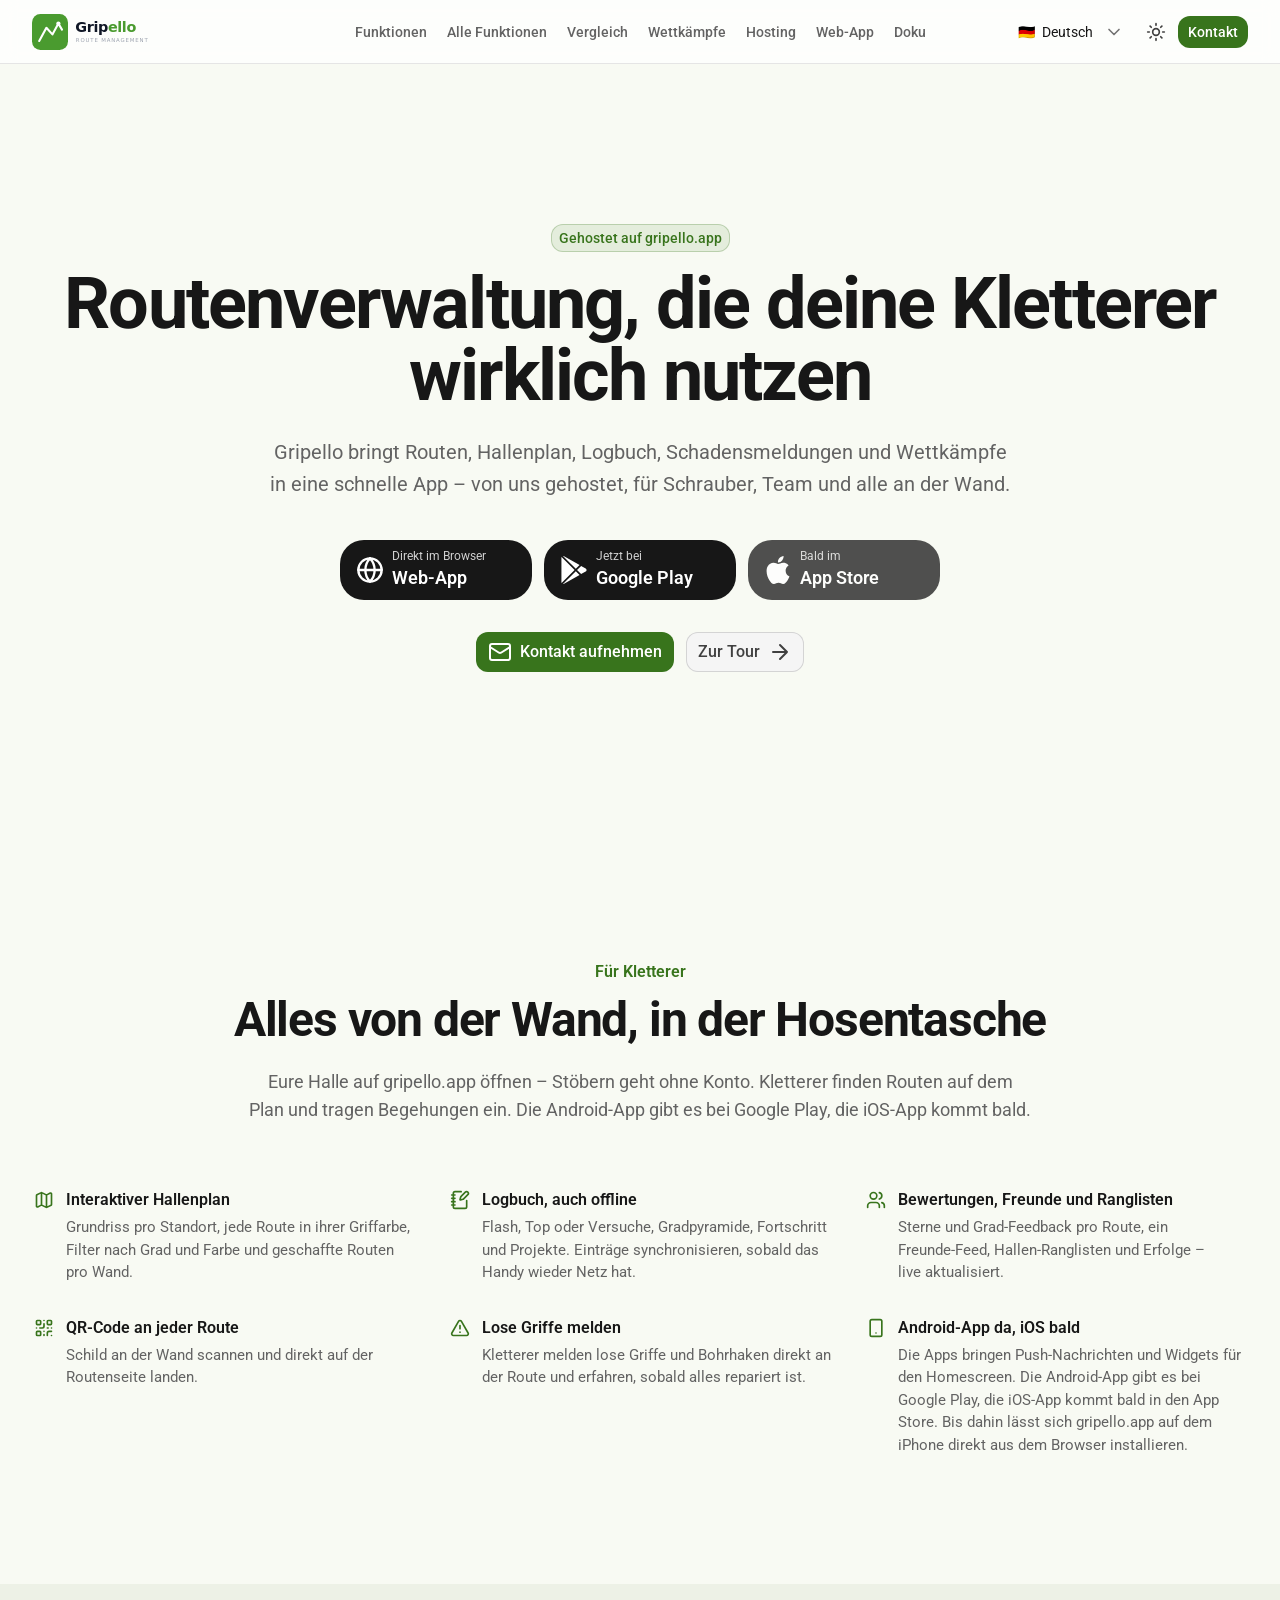
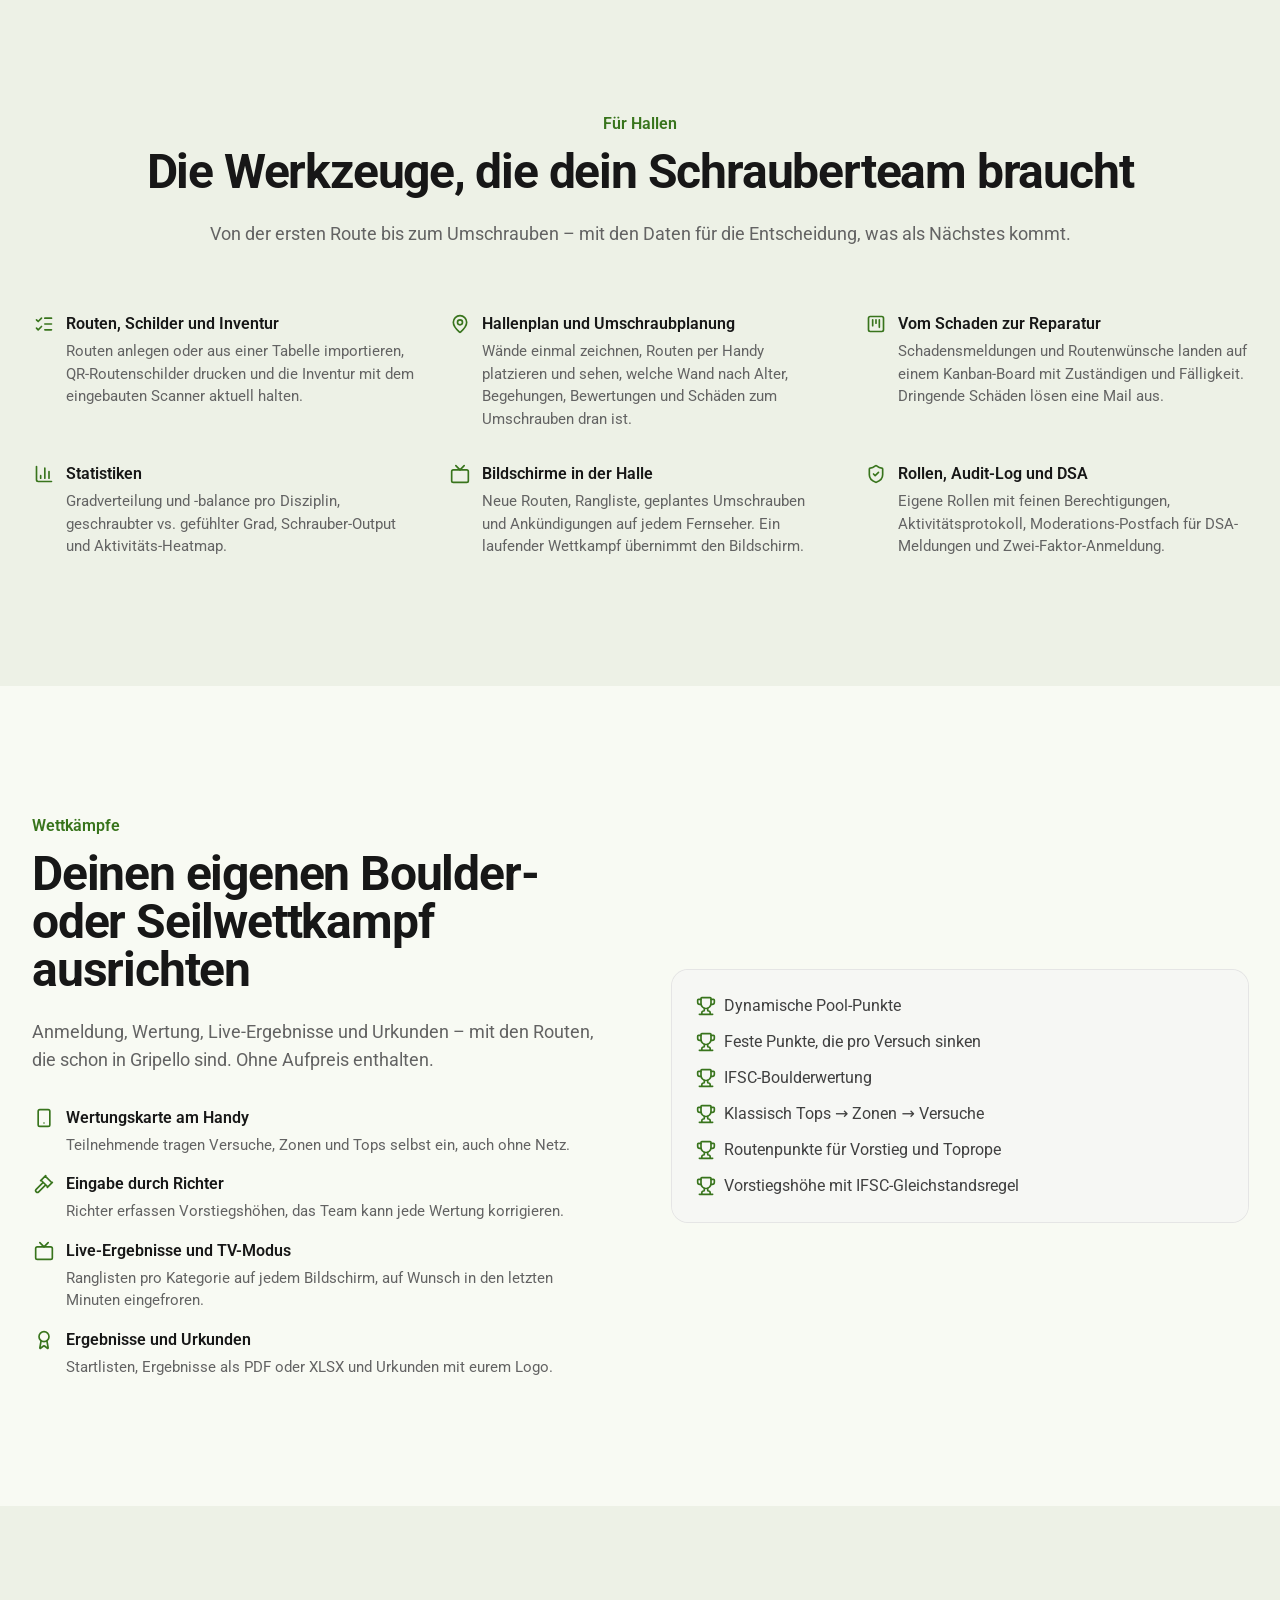
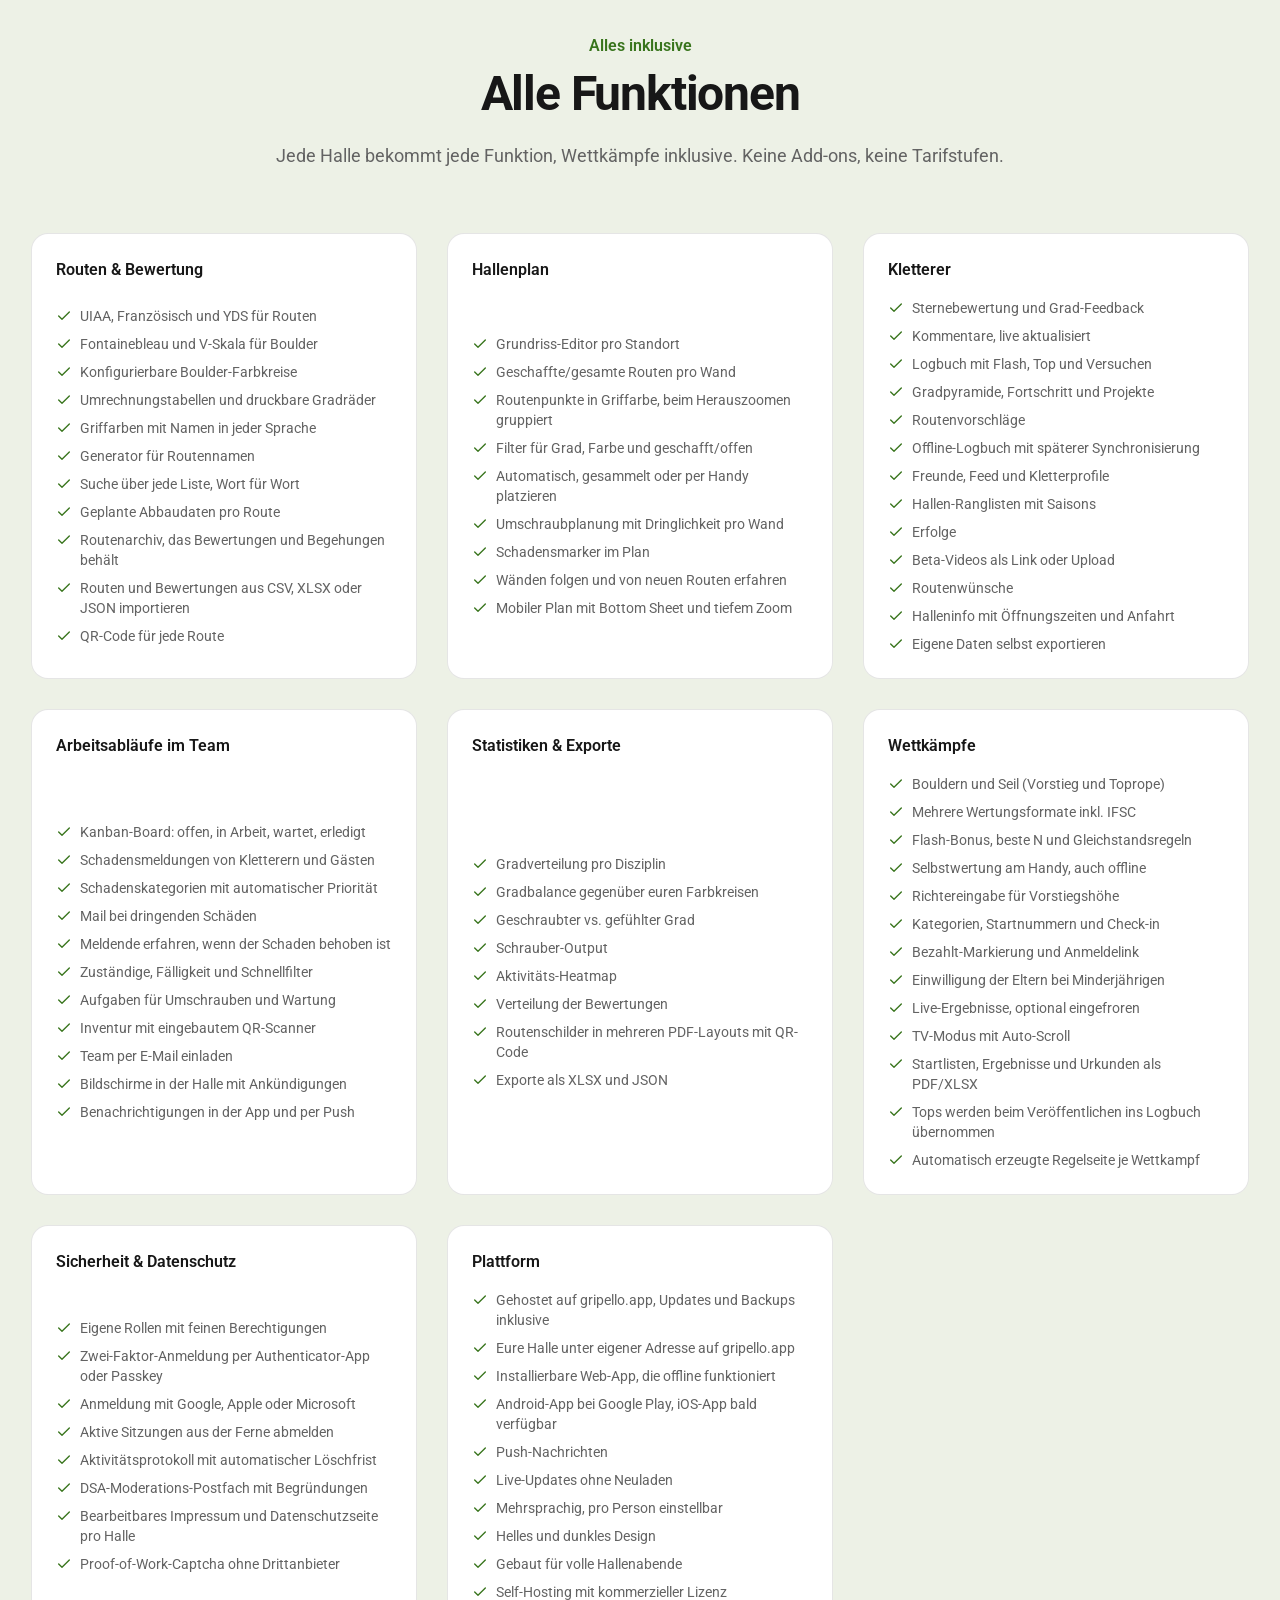
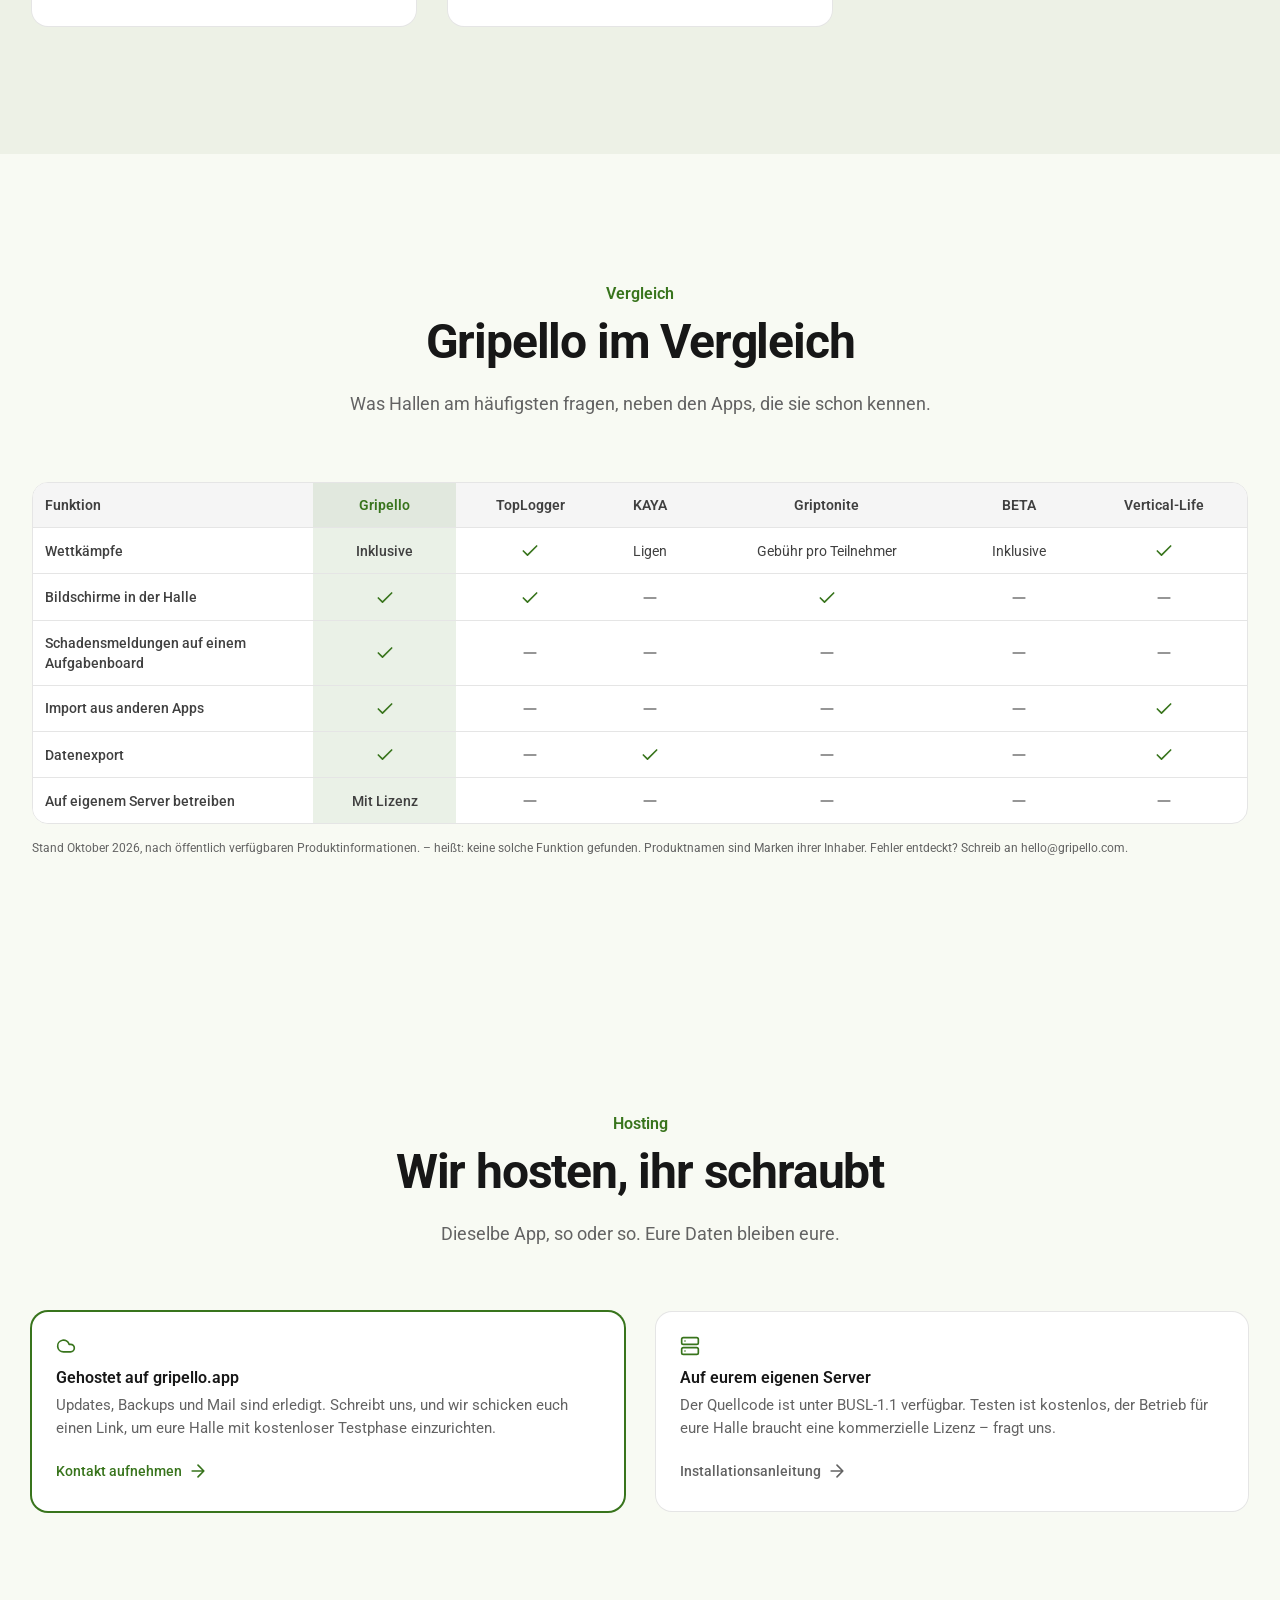
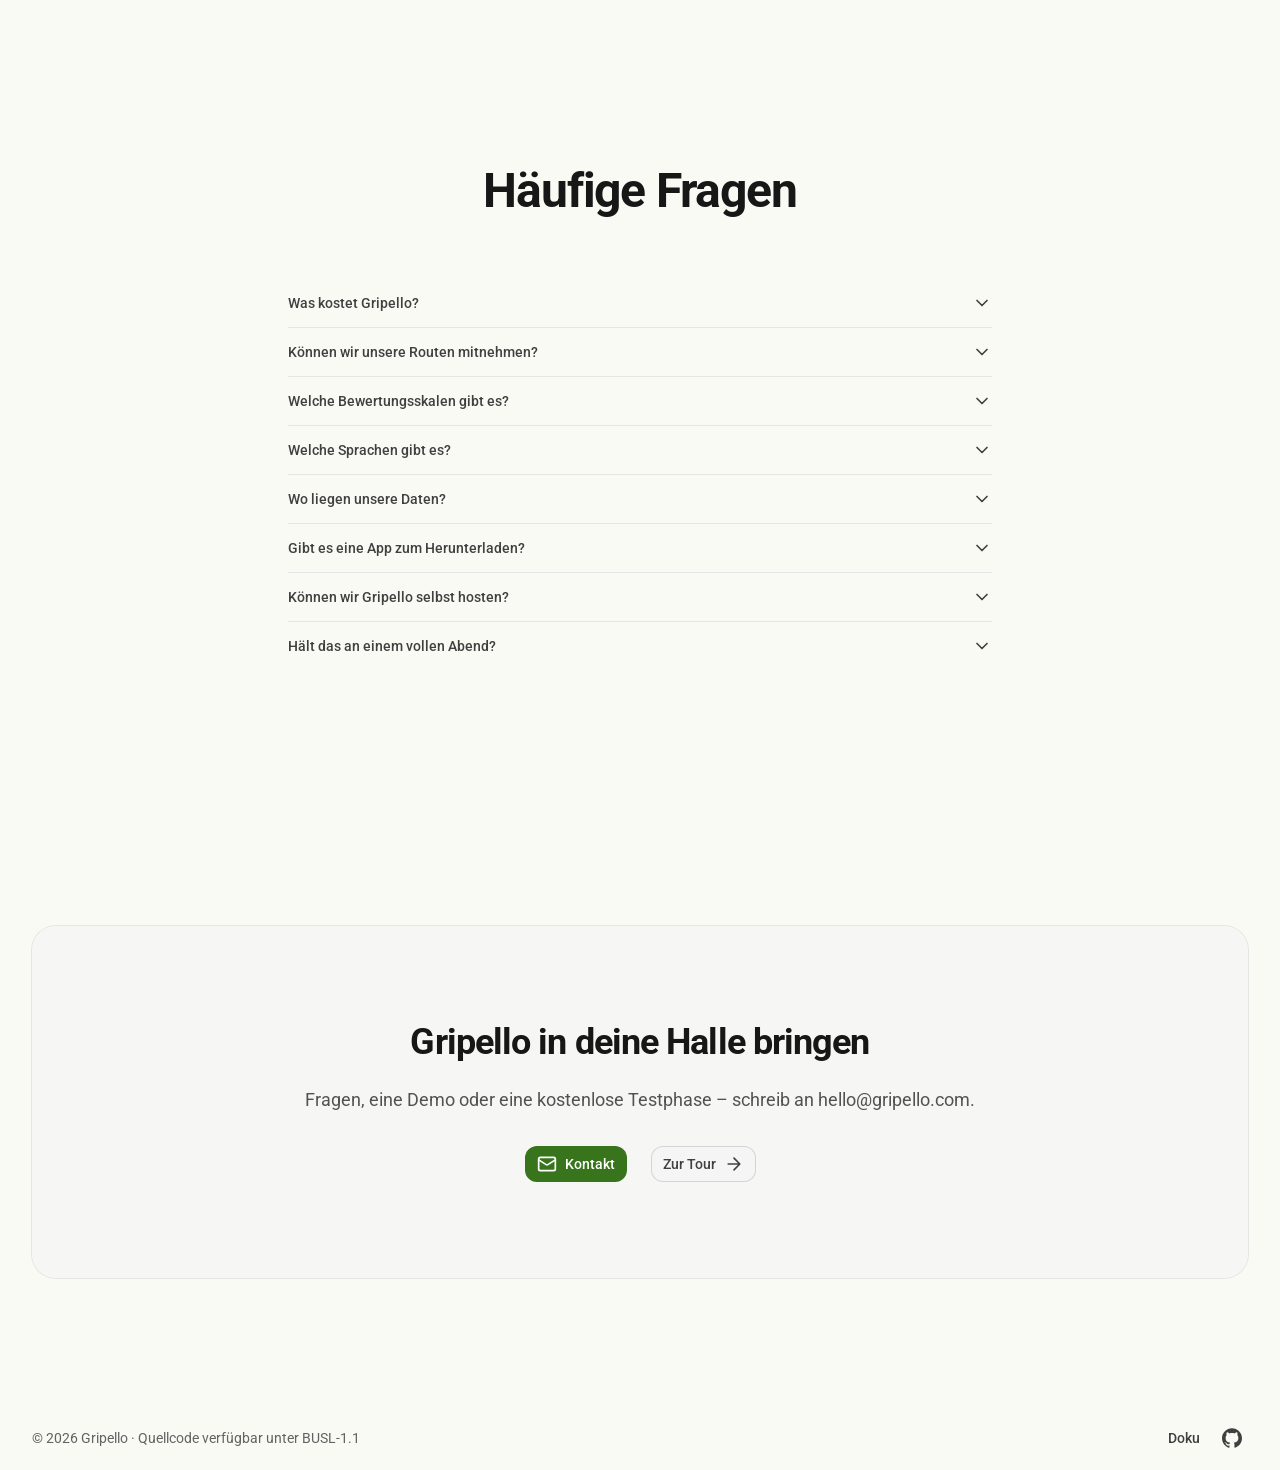
==== de/index.html @ 08147536 "deploy 6ffc1316077828cbf6bc92acfa1805d54c3e8ffe" ====
<!DOCTYPE html><html  lang="de-DE"><head><meta charset="utf-8"><meta name="viewport" content="width=device-width, initial-scale=1"><title>Gripello – Routenverwaltung für Kletterhallen</title><script type="importmap">{"imports":{"#entry":"/_nuxt/PjxcwyAq.js"}}</script><style id="nuxt-ui-colors">@layer theme {
  :root, :host {
  --ui-color-primary-50: var(--color-green-50, oklch(98.2% 0.018 155.826));
  --ui-color-primary-100: var(--color-green-100, oklch(96.2% 0.044 156.743));
  --ui-color-primary-200: var(--color-green-200, oklch(92.5% 0.084 155.995));
  --ui-color-primary-300: var(--color-green-300, oklch(87.1% 0.15 154.449));
  --ui-color-primary-400: var(--color-green-400, oklch(79.2% 0.209 151.711));
  --ui-color-primary-500: var(--color-green-500, oklch(72.3% 0.219 149.579));
  --ui-color-primary-600: var(--color-green-600, oklch(62.7% 0.194 149.214));
  --ui-color-primary-700: var(--color-green-700, oklch(52.7% 0.154 150.069));
  --ui-color-primary-800: var(--color-green-800, oklch(44.8% 0.119 151.328));
  --ui-color-primary-900: var(--color-green-900, oklch(39.3% 0.095 152.535));
  --ui-color-primary-950: var(--color-green-950, oklch(26.6% 0.065 152.934));
  --ui-color-secondary-50: var(--color-teal-50, oklch(98.4% 0.014 180.72));
  --ui-color-secondary-100: var(--color-teal-100, oklch(95.3% 0.051 180.801));
  --ui-color-secondary-200: var(--color-teal-200, oklch(91% 0.096 180.426));
  --ui-color-secondary-300: var(--color-teal-300, oklch(85.5% 0.138 181.071));
  --ui-color-secondary-400: var(--color-teal-400, oklch(77.7% 0.152 181.912));
  --ui-color-secondary-500: var(--color-teal-500, oklch(70.4% 0.14 182.503));
  --ui-color-secondary-600: var(--color-teal-600, oklch(60% 0.118 184.704));
  --ui-color-secondary-700: var(--color-teal-700, oklch(51.1% 0.096 186.391));
  --ui-color-secondary-800: var(--color-teal-800, oklch(43.7% 0.078 188.216));
  --ui-color-secondary-900: var(--color-teal-900, oklch(38.6% 0.063 188.416));
  --ui-color-secondary-950: var(--color-teal-950, oklch(27.7% 0.046 192.524));
  --ui-color-success-50: var(--color-green-50, oklch(98.2% 0.018 155.826));
  --ui-color-success-100: var(--color-green-100, oklch(96.2% 0.044 156.743));
  --ui-color-success-200: var(--color-green-200, oklch(92.5% 0.084 155.995));
  --ui-color-success-300: var(--color-green-300, oklch(87.1% 0.15 154.449));
  --ui-color-success-400: var(--color-green-400, oklch(79.2% 0.209 151.711));
  --ui-color-success-500: var(--color-green-500, oklch(72.3% 0.219 149.579));
  --ui-color-success-600: var(--color-green-600, oklch(62.7% 0.194 149.214));
  --ui-color-success-700: var(--color-green-700, oklch(52.7% 0.154 150.069));
  --ui-color-success-800: var(--color-green-800, oklch(44.8% 0.119 151.328));
  --ui-color-success-900: var(--color-green-900, oklch(39.3% 0.095 152.535));
  --ui-color-success-950: var(--color-green-950, oklch(26.6% 0.065 152.934));
  --ui-color-info-50: var(--color-blue-50, oklch(97% 0.014 254.604));
  --ui-color-info-100: var(--color-blue-100, oklch(93.2% 0.032 255.585));
  --ui-color-info-200: var(--color-blue-200, oklch(88.2% 0.059 254.128));
  --ui-color-info-300: var(--color-blue-300, oklch(80.9% 0.105 251.813));
  --ui-color-info-400: var(--color-blue-400, oklch(70.7% 0.165 254.624));
  --ui-color-info-500: var(--color-blue-500, oklch(62.3% 0.214 259.815));
  --ui-color-info-600: var(--color-blue-600, oklch(54.6% 0.245 262.881));
  --ui-color-info-700: var(--color-blue-700, oklch(48.8% 0.243 264.376));
  --ui-color-info-800: var(--color-blue-800, oklch(42.4% 0.199 265.638));
  --ui-color-info-900: var(--color-blue-900, oklch(37.9% 0.146 265.522));
  --ui-color-info-950: var(--color-blue-950, oklch(28.2% 0.091 267.935));
  --ui-color-warning-50: var(--color-yellow-50, oklch(98.7% 0.026 102.212));
  --ui-color-warning-100: var(--color-yellow-100, oklch(97.3% 0.071 103.193));
  --ui-color-warning-200: var(--color-yellow-200, oklch(94.5% 0.129 101.54));
  --ui-color-warning-300: var(--color-yellow-300, oklch(90.5% 0.182 98.111));
  --ui-color-warning-400: var(--color-yellow-400, oklch(85.2% 0.199 91.936));
  --ui-color-warning-500: var(--color-yellow-500, oklch(79.5% 0.184 86.047));
  --ui-color-warning-600: var(--color-yellow-600, oklch(68.1% 0.162 75.834));
  --ui-color-warning-700: var(--color-yellow-700, oklch(55.4% 0.135 66.442));
  --ui-color-warning-800: var(--color-yellow-800, oklch(47.6% 0.114 61.907));
  --ui-color-warning-900: var(--color-yellow-900, oklch(42.1% 0.095 57.708));
  --ui-color-warning-950: var(--color-yellow-950, oklch(28.6% 0.066 53.813));
  --ui-color-error-50: var(--color-red-50, oklch(97.1% 0.013 17.38));
  --ui-color-error-100: var(--color-red-100, oklch(93.6% 0.032 17.717));
  --ui-color-error-200: var(--color-red-200, oklch(88.5% 0.062 18.334));
  --ui-color-error-300: var(--color-red-300, oklch(80.8% 0.114 19.571));
  --ui-color-error-400: var(--color-red-400, oklch(70.4% 0.191 22.216));
  --ui-color-error-500: var(--color-red-500, oklch(63.7% 0.237 25.331));
  --ui-color-error-600: var(--color-red-600, oklch(57.7% 0.245 27.325));
  --ui-color-error-700: var(--color-red-700, oklch(50.5% 0.213 27.518));
  --ui-color-error-800: var(--color-red-800, oklch(44.4% 0.177 26.899));
  --ui-color-error-900: var(--color-red-900, oklch(39.6% 0.141 25.723));
  --ui-color-error-950: var(--color-red-950, oklch(25.8% 0.092 26.042));
  --ui-color-neutral-50: var(--color-old-neutral-50, oklch(98.5% 0 none));
  --ui-color-neutral-100: var(--color-old-neutral-100, oklch(97% 0 none));
  --ui-color-neutral-200: var(--color-old-neutral-200, oklch(92.2% 0 none));
  --ui-color-neutral-300: var(--color-old-neutral-300, oklch(87% 0 none));
  --ui-color-neutral-400: var(--color-old-neutral-400, oklch(70.8% 0 none));
  --ui-color-neutral-500: var(--color-old-neutral-500, oklch(55.6% 0 none));
  --ui-color-neutral-600: var(--color-old-neutral-600, oklch(43.9% 0 none));
  --ui-color-neutral-700: var(--color-old-neutral-700, oklch(37.1% 0 none));
  --ui-color-neutral-800: var(--color-old-neutral-800, oklch(26.9% 0 none));
  --ui-color-neutral-900: var(--color-old-neutral-900, oklch(20.5% 0 none));
  --ui-color-neutral-950: var(--color-old-neutral-950, oklch(14.5% 0 none));
  }
  :root, :host, .light {
  --ui-primary: var(--ui-color-primary-500);
  --ui-secondary: var(--ui-color-secondary-500);
  --ui-success: var(--ui-color-success-500);
  --ui-info: var(--ui-color-info-500);
  --ui-warning: var(--ui-color-warning-500);
  --ui-error: var(--ui-color-error-500);
  }
  .dark {
  --ui-primary: var(--ui-color-primary-400);
  --ui-secondary: var(--ui-color-secondary-400);
  --ui-success: var(--ui-color-success-400);
  --ui-info: var(--ui-color-info-400);
  --ui-warning: var(--ui-color-warning-400);
  --ui-error: var(--ui-color-error-400);
  }
}</style><link rel="stylesheet" href="/_nuxt/entry.DjXSbtZT.css" crossorigin><style>@layer base {:where(.i-lucide\:arrow-right){display:inline-block;width:1em;height:1em;background-color:currentColor;-webkit-mask-image:var(--svg);mask-image:var(--svg);-webkit-mask-repeat:no-repeat;mask-repeat:no-repeat;-webkit-mask-size:100% 100%;mask-size:100% 100%;--svg:url("data:image/svg+xml,%3Csvg xmlns='http://www.w3.org/2000/svg' viewBox='0 0 24 24' width='24' height='24'%3E%3Cpath fill='none' stroke='black' stroke-linecap='round' stroke-linejoin='round' stroke-width='2' d='M5 12h14m-7-7l7 7l-7 7'/%3E%3C/svg%3E")}:where(.i-lucide\:award){display:inline-block;width:1em;height:1em;background-color:currentColor;-webkit-mask-image:var(--svg);mask-image:var(--svg);-webkit-mask-repeat:no-repeat;mask-repeat:no-repeat;-webkit-mask-size:100% 100%;mask-size:100% 100%;--svg:url("data:image/svg+xml,%3Csvg xmlns='http://www.w3.org/2000/svg' viewBox='0 0 24 24' width='24' height='24'%3E%3Cg fill='none' stroke='black' stroke-linecap='round' stroke-linejoin='round' stroke-width='2'%3E%3Cpath d='m15.477 12.89l1.515 8.526a.5.5 0 0 1-.81.47l-3.58-2.687a1 1 0 0 0-1.197 0l-3.586 2.686a.5.5 0 0 1-.81-.469l1.514-8.526'/%3E%3Ccircle cx='12' cy='8' r='6'/%3E%3C/g%3E%3C/svg%3E")}:where(.i-lucide\:chart-column){display:inline-block;width:1em;height:1em;background-color:currentColor;-webkit-mask-image:var(--svg);mask-image:var(--svg);-webkit-mask-repeat:no-repeat;mask-repeat:no-repeat;-webkit-mask-size:100% 100%;mask-size:100% 100%;--svg:url("data:image/svg+xml,%3Csvg xmlns='http://www.w3.org/2000/svg' viewBox='0 0 24 24' width='24' height='24'%3E%3Cpath fill='none' stroke='black' stroke-linecap='round' stroke-linejoin='round' stroke-width='2' d='M3 3v16a2 2 0 0 0 2 2h16m-3-4V9m-5 8V5M8 17v-3'/%3E%3C/svg%3E")}:where(.i-lucide\:check){display:inline-block;width:1em;height:1em;background-color:currentColor;-webkit-mask-image:var(--svg);mask-image:var(--svg);-webkit-mask-repeat:no-repeat;mask-repeat:no-repeat;-webkit-mask-size:100% 100%;mask-size:100% 100%;--svg:url("data:image/svg+xml,%3Csvg xmlns='http://www.w3.org/2000/svg' viewBox='0 0 24 24' width='24' height='24'%3E%3Cpath fill='none' stroke='black' stroke-linecap='round' stroke-linejoin='round' stroke-width='2' d='M20 6L9 17l-5-5'/%3E%3C/svg%3E")}:where(.i-lucide\:chevron-down){display:inline-block;width:1em;height:1em;background-color:currentColor;-webkit-mask-image:var(--svg);mask-image:var(--svg);-webkit-mask-repeat:no-repeat;mask-repeat:no-repeat;-webkit-mask-size:100% 100%;mask-size:100% 100%;--svg:url("data:image/svg+xml,%3Csvg xmlns='http://www.w3.org/2000/svg' viewBox='0 0 24 24' width='24' height='24'%3E%3Cpath fill='none' stroke='black' stroke-linecap='round' stroke-linejoin='round' stroke-width='2' d='m6 9l6 6l6-6'/%3E%3C/svg%3E")}:where(.i-lucide\:cloud){display:inline-block;width:1em;height:1em;background-color:currentColor;-webkit-mask-image:var(--svg);mask-image:var(--svg);-webkit-mask-repeat:no-repeat;mask-repeat:no-repeat;-webkit-mask-size:100% 100%;mask-size:100% 100%;--svg:url("data:image/svg+xml,%3Csvg xmlns='http://www.w3.org/2000/svg' viewBox='0 0 24 24' width='24' height='24'%3E%3Cpath fill='none' stroke='black' stroke-linecap='round' stroke-linejoin='round' stroke-width='2' d='M17.5 19H9a7 7 0 1 1 6.71-9h1.79a4.5 4.5 0 1 1 0 9'/%3E%3C/svg%3E")}:where(.i-lucide\:gavel){display:inline-block;width:1em;height:1em;background-color:currentColor;-webkit-mask-image:var(--svg);mask-image:var(--svg);-webkit-mask-repeat:no-repeat;mask-repeat:no-repeat;-webkit-mask-size:100% 100%;mask-size:100% 100%;--svg:url("data:image/svg+xml,%3Csvg xmlns='http://www.w3.org/2000/svg' viewBox='0 0 24 24' width='24' height='24'%3E%3Cpath fill='none' stroke='black' stroke-linecap='round' stroke-linejoin='round' stroke-width='2' d='m14 13l-8.381 8.38a1 1 0 0 1-3.001-3l8.384-8.381M16 16l6-6m-.5.5l-8-8M8 8l6-6M8.5 7.5l8 8'/%3E%3C/svg%3E")}:where(.i-lucide\:globe){display:inline-block;width:1em;height:1em;background-color:currentColor;-webkit-mask-image:var(--svg);mask-image:var(--svg);-webkit-mask-repeat:no-repeat;mask-repeat:no-repeat;-webkit-mask-size:100% 100%;mask-size:100% 100%;--svg:url("data:image/svg+xml,%3Csvg xmlns='http://www.w3.org/2000/svg' viewBox='0 0 24 24' width='24' height='24'%3E%3Cg fill='none' stroke='black' stroke-linecap='round' stroke-linejoin='round' stroke-width='2'%3E%3Ccircle cx='12' cy='12' r='10'/%3E%3Cpath d='M12 2a14.5 14.5 0 0 0 0 20a14.5 14.5 0 0 0 0-20M2 12h20'/%3E%3C/g%3E%3C/svg%3E")}:where(.i-lucide\:list-checks){display:inline-block;width:1em;height:1em;background-color:currentColor;-webkit-mask-image:var(--svg);mask-image:var(--svg);-webkit-mask-repeat:no-repeat;mask-repeat:no-repeat;-webkit-mask-size:100% 100%;mask-size:100% 100%;--svg:url("data:image/svg+xml,%3Csvg xmlns='http://www.w3.org/2000/svg' viewBox='0 0 24 24' width='24' height='24'%3E%3Cpath fill='none' stroke='black' stroke-linecap='round' stroke-linejoin='round' stroke-width='2' d='M13 5h8m-8 7h8m-8 7h8M3 17l2 2l4-4M3 7l2 2l4-4'/%3E%3C/svg%3E")}:where(.i-lucide\:mail){display:inline-block;width:1em;height:1em;background-color:currentColor;-webkit-mask-image:var(--svg);mask-image:var(--svg);-webkit-mask-repeat:no-repeat;mask-repeat:no-repeat;-webkit-mask-size:100% 100%;mask-size:100% 100%;--svg:url("data:image/svg+xml,%3Csvg xmlns='http://www.w3.org/2000/svg' viewBox='0 0 24 24' width='24' height='24'%3E%3Cg fill='none' stroke='black' stroke-linecap='round' stroke-linejoin='round' stroke-width='2'%3E%3Cpath d='m22 7l-8.991 5.727a2 2 0 0 1-2.009 0L2 7'/%3E%3Crect width='20' height='16' x='2' y='4' rx='2'/%3E%3C/g%3E%3C/svg%3E")}:where(.i-lucide\:map){display:inline-block;width:1em;height:1em;background-color:currentColor;-webkit-mask-image:var(--svg);mask-image:var(--svg);-webkit-mask-repeat:no-repeat;mask-repeat:no-repeat;-webkit-mask-size:100% 100%;mask-size:100% 100%;--svg:url("data:image/svg+xml,%3Csvg xmlns='http://www.w3.org/2000/svg' viewBox='0 0 24 24' width='24' height='24'%3E%3Cpath fill='none' stroke='black' stroke-linecap='round' stroke-linejoin='round' stroke-width='2' d='M14.106 5.553a2 2 0 0 0 1.788 0l3.659-1.83A1 1 0 0 1 21 4.619v12.764a1 1 0 0 1-.553.894l-4.553 2.277a2 2 0 0 1-1.788 0l-4.212-2.106a2 2 0 0 0-1.788 0l-3.659 1.83A1 1 0 0 1 3 19.381V6.618a1 1 0 0 1 .553-.894l4.553-2.277a2 2 0 0 1 1.788 0zm.894.211v15M9 3.236v15'/%3E%3C/svg%3E")}:where(.i-lucide\:map-pin){display:inline-block;width:1em;height:1em;background-color:currentColor;-webkit-mask-image:var(--svg);mask-image:var(--svg);-webkit-mask-repeat:no-repeat;mask-repeat:no-repeat;-webkit-mask-size:100% 100%;mask-size:100% 100%;--svg:url("data:image/svg+xml,%3Csvg xmlns='http://www.w3.org/2000/svg' viewBox='0 0 24 24' width='24' height='24'%3E%3Cg fill='none' stroke='black' stroke-linecap='round' stroke-linejoin='round' stroke-width='2'%3E%3Cpath d='M20 10c0 4.993-5.539 10.193-7.399 11.799a1 1 0 0 1-1.202 0C9.539 20.193 4 14.993 4 10a8 8 0 0 1 16 0'/%3E%3Ccircle cx='12' cy='10' r='3'/%3E%3C/g%3E%3C/svg%3E")}:where(.i-lucide\:menu){display:inline-block;width:1em;height:1em;background-color:currentColor;-webkit-mask-image:var(--svg);mask-image:var(--svg);-webkit-mask-repeat:no-repeat;mask-repeat:no-repeat;-webkit-mask-size:100% 100%;mask-size:100% 100%;--svg:url("data:image/svg+xml,%3Csvg xmlns='http://www.w3.org/2000/svg' viewBox='0 0 24 24' width='24' height='24'%3E%3Cpath fill='none' stroke='black' stroke-linecap='round' stroke-linejoin='round' stroke-width='2' d='M4 5h16M4 12h16M4 19h16'/%3E%3C/svg%3E")}:where(.i-lucide\:minus){display:inline-block;width:1em;height:1em;background-color:currentColor;-webkit-mask-image:var(--svg);mask-image:var(--svg);-webkit-mask-repeat:no-repeat;mask-repeat:no-repeat;-webkit-mask-size:100% 100%;mask-size:100% 100%;--svg:url("data:image/svg+xml,%3Csvg xmlns='http://www.w3.org/2000/svg' viewBox='0 0 24 24' width='24' height='24'%3E%3Cpath fill='none' stroke='black' stroke-linecap='round' stroke-linejoin='round' stroke-width='2' d='M5 12h14'/%3E%3C/svg%3E")}:where(.i-lucide\:moon){display:inline-block;width:1em;height:1em;background-color:currentColor;-webkit-mask-image:var(--svg);mask-image:var(--svg);-webkit-mask-repeat:no-repeat;mask-repeat:no-repeat;-webkit-mask-size:100% 100%;mask-size:100% 100%;--svg:url("data:image/svg+xml,%3Csvg xmlns='http://www.w3.org/2000/svg' viewBox='0 0 24 24' width='24' height='24'%3E%3Cpath fill='none' stroke='black' stroke-linecap='round' stroke-linejoin='round' stroke-width='2' d='M20.985 12.486a9 9 0 1 1-9.473-9.472c.405-.022.617.46.402.803a6 6 0 0 0 8.268 8.268c.344-.215.825-.004.803.401'/%3E%3C/svg%3E")}:where(.i-lucide\:notebook-pen){display:inline-block;width:1em;height:1em;background-color:currentColor;-webkit-mask-image:var(--svg);mask-image:var(--svg);-webkit-mask-repeat:no-repeat;mask-repeat:no-repeat;-webkit-mask-size:100% 100%;mask-size:100% 100%;--svg:url("data:image/svg+xml,%3Csvg xmlns='http://www.w3.org/2000/svg' viewBox='0 0 24 24' width='24' height='24'%3E%3Cg fill='none' stroke='black' stroke-linecap='round' stroke-linejoin='round' stroke-width='2'%3E%3Cpath d='M13.4 2H6a2 2 0 0 0-2 2v16a2 2 0 0 0 2 2h12a2 2 0 0 0 2-2v-7.4M2 6h4m-4 4h4m-4 4h4m-4 4h4'/%3E%3Cpath d='M21.378 5.626a1 1 0 1 0-3.004-3.004l-5.01 5.012a2 2 0 0 0-.506.854l-.837 2.87a.5.5 0 0 0 .62.62l2.87-.837a2 2 0 0 0 .854-.506z'/%3E%3C/g%3E%3C/svg%3E")}:where(.i-lucide\:qr-code){display:inline-block;width:1em;height:1em;background-color:currentColor;-webkit-mask-image:var(--svg);mask-image:var(--svg);-webkit-mask-repeat:no-repeat;mask-repeat:no-repeat;-webkit-mask-size:100% 100%;mask-size:100% 100%;--svg:url("data:image/svg+xml,%3Csvg xmlns='http://www.w3.org/2000/svg' viewBox='0 0 24 24' width='24' height='24'%3E%3Cg fill='none' stroke='black' stroke-linecap='round' stroke-linejoin='round' stroke-width='2'%3E%3Crect width='5' height='5' x='3' y='3' rx='1'/%3E%3Crect width='5' height='5' x='16' y='3' rx='1'/%3E%3Crect width='5' height='5' x='3' y='16' rx='1'/%3E%3Cpath d='M21 16h-3a2 2 0 0 0-2 2v3m5 0v.01M12 7v3a2 2 0 0 1-2 2H7m-4 0h.01M12 3h.01M12 16v.01M16 12h1m4 0v.01M12 21v-1'/%3E%3C/g%3E%3C/svg%3E")}:where(.i-lucide\:server){display:inline-block;width:1em;height:1em;background-color:currentColor;-webkit-mask-image:var(--svg);mask-image:var(--svg);-webkit-mask-repeat:no-repeat;mask-repeat:no-repeat;-webkit-mask-size:100% 100%;mask-size:100% 100%;--svg:url("data:image/svg+xml,%3Csvg xmlns='http://www.w3.org/2000/svg' viewBox='0 0 24 24' width='24' height='24'%3E%3Cg fill='none' stroke='black' stroke-linecap='round' stroke-linejoin='round' stroke-width='2'%3E%3Crect width='20' height='8' x='2' y='2' rx='2' ry='2'/%3E%3Crect width='20' height='8' x='2' y='14' rx='2' ry='2'/%3E%3Cpath d='M6 6h.01M6 18h.01'/%3E%3C/g%3E%3C/svg%3E")}:where(.i-lucide\:shield-check){display:inline-block;width:1em;height:1em;background-color:currentColor;-webkit-mask-image:var(--svg);mask-image:var(--svg);-webkit-mask-repeat:no-repeat;mask-repeat:no-repeat;-webkit-mask-size:100% 100%;mask-size:100% 100%;--svg:url("data:image/svg+xml,%3Csvg xmlns='http://www.w3.org/2000/svg' viewBox='0 0 24 24' width='24' height='24'%3E%3Cg fill='none' stroke='black' stroke-linecap='round' stroke-linejoin='round' stroke-width='2'%3E%3Cpath d='M20 13c0 5-3.5 7.5-7.66 8.95a1 1 0 0 1-.67-.01C7.5 20.5 4 18 4 13V6a1 1 0 0 1 1-1c2 0 4.5-1.2 6.24-2.72a1.17 1.17 0 0 1 1.52 0C14.51 3.81 17 5 19 5a1 1 0 0 1 1 1z'/%3E%3Cpath d='m9 12l2 2l4-4'/%3E%3C/g%3E%3C/svg%3E")}:where(.i-lucide\:smartphone){display:inline-block;width:1em;height:1em;background-color:currentColor;-webkit-mask-image:var(--svg);mask-image:var(--svg);-webkit-mask-repeat:no-repeat;mask-repeat:no-repeat;-webkit-mask-size:100% 100%;mask-size:100% 100%;--svg:url("data:image/svg+xml,%3Csvg xmlns='http://www.w3.org/2000/svg' viewBox='0 0 24 24' width='24' height='24'%3E%3Cg fill='none' stroke='black' stroke-linecap='round' stroke-linejoin='round' stroke-width='2'%3E%3Crect width='14' height='20' x='5' y='2' rx='2' ry='2'/%3E%3Cpath d='M12 18h.01'/%3E%3C/g%3E%3C/svg%3E")}:where(.i-lucide\:square-kanban){display:inline-block;width:1em;height:1em;background-color:currentColor;-webkit-mask-image:var(--svg);mask-image:var(--svg);-webkit-mask-repeat:no-repeat;mask-repeat:no-repeat;-webkit-mask-size:100% 100%;mask-size:100% 100%;--svg:url("data:image/svg+xml,%3Csvg xmlns='http://www.w3.org/2000/svg' viewBox='0 0 24 24' width='24' height='24'%3E%3Cg fill='none' stroke='black' stroke-linecap='round' stroke-linejoin='round' stroke-width='2'%3E%3Crect width='18' height='18' x='3' y='3' rx='2'/%3E%3Cpath d='M8 7v7m4-7v4m4-4v9'/%3E%3C/g%3E%3C/svg%3E")}:where(.i-lucide\:sun){display:inline-block;width:1em;height:1em;background-color:currentColor;-webkit-mask-image:var(--svg);mask-image:var(--svg);-webkit-mask-repeat:no-repeat;mask-repeat:no-repeat;-webkit-mask-size:100% 100%;mask-size:100% 100%;--svg:url("data:image/svg+xml,%3Csvg xmlns='http://www.w3.org/2000/svg' viewBox='0 0 24 24' width='24' height='24'%3E%3Cg fill='none' stroke='black' stroke-linecap='round' stroke-linejoin='round' stroke-width='2'%3E%3Ccircle cx='12' cy='12' r='4'/%3E%3Cpath d='M12 2v2m0 16v2M4.93 4.93l1.41 1.41m11.32 11.32l1.41 1.41M2 12h2m16 0h2M6.34 17.66l-1.41 1.41M19.07 4.93l-1.41 1.41'/%3E%3C/g%3E%3C/svg%3E")}:where(.i-lucide\:triangle-alert){display:inline-block;width:1em;height:1em;background-color:currentColor;-webkit-mask-image:var(--svg);mask-image:var(--svg);-webkit-mask-repeat:no-repeat;mask-repeat:no-repeat;-webkit-mask-size:100% 100%;mask-size:100% 100%;--svg:url("data:image/svg+xml,%3Csvg xmlns='http://www.w3.org/2000/svg' viewBox='0 0 24 24' width='24' height='24'%3E%3Cpath fill='none' stroke='black' stroke-linecap='round' stroke-linejoin='round' stroke-width='2' d='m21.73 18l-8-14a2 2 0 0 0-3.48 0l-8 14A2 2 0 0 0 4 21h16a2 2 0 0 0 1.73-3M12 9v4m0 4h.01'/%3E%3C/svg%3E")}:where(.i-lucide\:trophy){display:inline-block;width:1em;height:1em;background-color:currentColor;-webkit-mask-image:var(--svg);mask-image:var(--svg);-webkit-mask-repeat:no-repeat;mask-repeat:no-repeat;-webkit-mask-size:100% 100%;mask-size:100% 100%;--svg:url("data:image/svg+xml,%3Csvg xmlns='http://www.w3.org/2000/svg' viewBox='0 0 24 24' width='24' height='24'%3E%3Cg fill='none' stroke='black' stroke-linecap='round' stroke-linejoin='round' stroke-width='2'%3E%3Cpath d='M10 14.66V17a1 1 0 0 1-1 1a2 2 0 0 0-2 2v2m7-7.34V17a1 1 0 0 0 1 1a2 2 0 0 1 2 2v2m.916-12H19.5A2.5 2.5 0 0 0 22 7.5V5a1 1 0 0 0-1-1h-3M4 22h16'/%3E%3Cpath d='M6 9a6 6 0 0 0 12 0V3a1 1 0 0 0-1-1H7a1 1 0 0 0-1 1z'/%3E%3Cpath d='M6.084 10H4.5A2.5 2.5 0 0 1 2 7.5V5a1 1 0 0 1 1-1h3'/%3E%3C/g%3E%3C/svg%3E")}:where(.i-lucide\:tv){display:inline-block;width:1em;height:1em;background-color:currentColor;-webkit-mask-image:var(--svg);mask-image:var(--svg);-webkit-mask-repeat:no-repeat;mask-repeat:no-repeat;-webkit-mask-size:100% 100%;mask-size:100% 100%;--svg:url("data:image/svg+xml,%3Csvg xmlns='http://www.w3.org/2000/svg' viewBox='0 0 24 24' width='24' height='24'%3E%3Cg fill='none' stroke='black' stroke-linecap='round' stroke-linejoin='round' stroke-width='2'%3E%3Cpath d='m17 2l-5 5l-5-5'/%3E%3Crect width='20' height='15' x='2' y='7' rx='2'/%3E%3C/g%3E%3C/svg%3E")}:where(.i-lucide\:users){display:inline-block;width:1em;height:1em;background-color:currentColor;-webkit-mask-image:var(--svg);mask-image:var(--svg);-webkit-mask-repeat:no-repeat;mask-repeat:no-repeat;-webkit-mask-size:100% 100%;mask-size:100% 100%;--svg:url("data:image/svg+xml,%3Csvg xmlns='http://www.w3.org/2000/svg' viewBox='0 0 24 24' width='24' height='24'%3E%3Cg fill='none' stroke='black' stroke-linecap='round' stroke-linejoin='round' stroke-width='2'%3E%3Cpath d='M16 21v-2a4 4 0 0 0-4-4H6a4 4 0 0 0-4 4v2M16 3.128a4 4 0 0 1 0 7.744M22 21v-2a4 4 0 0 0-3-3.87'/%3E%3Ccircle cx='9' cy='7' r='4'/%3E%3C/g%3E%3C/svg%3E")}:where(.i-simple-icons\:apple){display:inline-block;width:1em;height:1em;background-color:currentColor;-webkit-mask-image:var(--svg);mask-image:var(--svg);-webkit-mask-repeat:no-repeat;mask-repeat:no-repeat;-webkit-mask-size:100% 100%;mask-size:100% 100%;--svg:url("data:image/svg+xml,%3Csvg xmlns='http://www.w3.org/2000/svg' viewBox='0 0 24 24' width='24' height='24'%3E%3Cpath fill='black' d='M12.152 6.896c-.948 0-2.415-1.078-3.96-1.04c-2.04.027-3.91 1.183-4.961 3.014c-2.117 3.675-.546 9.103 1.519 12.09c1.013 1.454 2.208 3.09 3.792 3.039c1.52-.065 2.09-.987 3.935-.987c1.831 0 2.35.987 3.96.948c1.637-.026 2.676-1.48 3.676-2.948c1.156-1.688 1.636-3.325 1.662-3.415c-.039-.013-3.182-1.221-3.22-4.857c-.026-3.04 2.48-4.494 2.597-4.559c-1.429-2.09-3.623-2.324-4.39-2.376c-2-.156-3.675 1.09-4.61 1.09zM15.53 3.83c.843-1.012 1.4-2.427 1.245-3.83c-1.207.052-2.662.805-3.532 1.818c-.78.896-1.454 2.338-1.273 3.714c1.338.104 2.715-.688 3.559-1.701'/%3E%3C/svg%3E")}:where(.i-simple-icons\:github){display:inline-block;width:1em;height:1em;background-color:currentColor;-webkit-mask-image:var(--svg);mask-image:var(--svg);-webkit-mask-repeat:no-repeat;mask-repeat:no-repeat;-webkit-mask-size:100% 100%;mask-size:100% 100%;--svg:url("data:image/svg+xml,%3Csvg xmlns='http://www.w3.org/2000/svg' viewBox='0 0 24 24' width='24' height='24'%3E%3Cpath fill='black' d='M12 .297c-6.63 0-12 5.373-12 12c0 5.303 3.438 9.8 8.205 11.385c.6.113.82-.258.82-.577c0-.285-.01-1.04-.015-2.04c-3.338.724-4.042-1.61-4.042-1.61C4.422 18.07 3.633 17.7 3.633 17.7c-1.087-.744.084-.729.084-.729c1.205.084 1.838 1.236 1.838 1.236c1.07 1.835 2.809 1.305 3.495.998c.108-.776.417-1.305.76-1.605c-2.665-.3-5.466-1.332-5.466-5.93c0-1.31.465-2.38 1.235-3.22c-.135-.303-.54-1.523.105-3.176c0 0 1.005-.322 3.3 1.23c.96-.267 1.98-.399 3-.405c1.02.006 2.04.138 3 .405c2.28-1.552 3.285-1.23 3.285-1.23c.645 1.653.24 2.873.12 3.176c.765.84 1.23 1.91 1.23 3.22c0 4.61-2.805 5.625-5.475 5.92c.42.36.81 1.096.81 2.22c0 1.606-.015 2.896-.015 3.286c0 .315.21.69.825.57C20.565 22.092 24 17.592 24 12.297c0-6.627-5.373-12-12-12'/%3E%3C/svg%3E")}:where(.i-simple-icons\:googleplay){display:inline-block;width:1em;height:1em;background-color:currentColor;-webkit-mask-image:var(--svg);mask-image:var(--svg);-webkit-mask-repeat:no-repeat;mask-repeat:no-repeat;-webkit-mask-size:100% 100%;mask-size:100% 100%;--svg:url("data:image/svg+xml,%3Csvg xmlns='http://www.w3.org/2000/svg' viewBox='0 0 24 24' width='24' height='24'%3E%3Cpath fill='black' d='m22.018 13.298l-3.919 2.218l-3.515-3.493l3.543-3.521l3.891 2.202a1.49 1.49 0 0 1 0 2.594M1.337.924a1.5 1.5 0 0 0-.112.568v21.017c0 .217.045.419.124.6l11.155-11.087zm12.207 10.065l3.258-3.238L3.45.195a1.47 1.47 0 0 0-.946-.179zm0 2.067l-11 10.933c.298.036.612-.016.906-.183l13.324-7.54z'/%3E%3C/svg%3E")}}</style><link rel="modulepreload" as="script" crossorigin href="/_nuxt/PjxcwyAq.js"><link rel="modulepreload" as="script" crossorigin href="/_nuxt/BFiMolje.js"><link rel="modulepreload" as="script" crossorigin href="/_nuxt/c42nfjCi.js"><link rel="modulepreload" as="script" crossorigin href="/_nuxt/Co9BYDOt.js"><link rel="modulepreload" as="script" crossorigin href="/_nuxt/D3vth4sm.js"><link rel="modulepreload" as="script" crossorigin href="/_nuxt/DTptdBUf.js"><link rel="modulepreload" as="script" crossorigin href="/_nuxt/BS5a79Kw.js"><link rel="modulepreload" as="script" crossorigin href="/_nuxt/Cere1bO-.js"><script type="module" src="/_nuxt/PjxcwyAq.js" crossorigin></script><link rel="prefetch" as="script" crossorigin href="/_nuxt/FCrYqPBM.js"><link rel="prefetch" as="script" crossorigin href="/_nuxt/utzy3kHZ.js"><link rel="prefetch" as="script" crossorigin href="/_nuxt/CWciJ05S.js"><link rel="prefetch" as="script" crossorigin href="/_nuxt/BCnNLjVG.js"><link rel="prefetch" as="script" crossorigin href="/_nuxt/DT6--rL7.js"><link rel="prefetch" as="style" crossorigin href="/_nuxt/error-404.DpKY_dMl.css"><link rel="prefetch" as="script" crossorigin href="/_nuxt/B7je9bDF.js"><link rel="prefetch" as="script" crossorigin href="/_nuxt/BDNMzG2s.js"><link rel="prefetch" as="style" crossorigin href="/_nuxt/error-500.CmR4p1fc.css"><link rel="prefetch" as="script" crossorigin href="/_nuxt/DY1qE9hA.js"><link rel="icon" href="/favicon.ico"><link rel="apple-touch-icon" href="/apple-touch-icon.png"><link id="i18n-xd" rel="alternate" href="https://gripello.com" hreflang="x-default"><link id="i18n-alt-en" rel="alternate" href="https://gripello.com" hreflang="en"><link id="i18n-alt-en-US" rel="alternate" href="https://gripello.com" hreflang="en-US"><link id="i18n-alt-de" rel="alternate" href="https://gripello.com/de" hreflang="de"><link id="i18n-alt-de-DE" rel="alternate" href="https://gripello.com/de" hreflang="de-DE"><link id="i18n-can" rel="canonical" href="https://gripello.com/de"><meta id="i18n-og-url" property="og:url" content="https://gripello.com/de"><meta id="i18n-og" property="og:locale" content="de_DE"><meta id="i18n-og-alt-en-US" property="og:locale:alternate" content="en_US"><meta name="description" content="Gehostete Routenverwaltung für Kletter- und Boulderhallen: Hallenplan, Logbuch, Bewertungen, Aufgabenboard, Statistiken und Wettkämpfe auf gripello.app."><meta property="og:title" content="Gripello – Routenverwaltung für Kletterhallen"><meta property="og:description" content="Gehostete Routenverwaltung für Kletter- und Boulderhallen: Hallenplan, Logbuch, Bewertungen, Aufgabenboard, Statistiken und Wettkämpfe auf gripello.app."><meta property="og:image" content="https://gripello.com/icon.png"><script>"use strict";(()=>{const o=window,e=document.documentElement,c=["dark","light"],s=getStorageValue("localStorage","nuxt-color-mode")||"system";let r=s==="system"?f():s;const l=e.getAttribute("data-color-mode-forced");l&&(r=l),i(r),o["__NUXT_COLOR_MODE__"]={preference:s,value:r,getColorScheme:f,addColorScheme:i,removeColorScheme:d};function i(t){const a=""+t+"",n="";e.classList?e.classList.add(a):e.className+=" "+a,n&&e.setAttribute("data-"+n,t)}function d(t){const a=""+t+"",n="";e.classList?e.classList.remove(a):e.className=e.className.replace(new RegExp(a,"g"),""),n&&e.removeAttribute("data-"+n)}function u(t){return o.matchMedia("(prefers-color-scheme"+t+")")}function f(){if(o.matchMedia&&u("").media!=="not all"){for(const t of c)if(u(":"+t).matches)return t}return"light"}})();function getStorageValue(o,e){switch(o){case"localStorage":try{return window.localStorage.getItem(e)}catch{return null}case"sessionStorage":try{return window.sessionStorage.getItem(e)}catch{return null}case"cookie":try{return getCookie(e)}catch{return null}default:return null}}function getCookie(o){const c=("; "+window.document.cookie).split("; "+o+"=");if(c.length===2){const s=c.pop();return s?s.split(";").shift():null}}</script></head><body><div id="__nuxt" class="isolate"><!--[--><!--[--><!--[--><!--[--><!--[--><a href="#main-content" class="skip-link">Zum Inhalt springen</a><!--[--><!----><!----><!----><header data-slot="root" class="bg-default/75 backdrop-blur-sm border-b border-default h-(--ui-header-height) sticky top-0 z-50"><!--[--><!--]--><div class="w-full max-w-(--ui-container) mx-auto px-4 sm:px-6 lg:px-8 flex items-center justify-between gap-3 h-full" data-slot="container"><!--[--><div data-slot="left" class="lg:flex-1 flex items-center gap-1.5"><!----><!--[--><a href="/de" aria-label="Nuxt UI" data-slot="title" class="outline-primary/25 focus-visible:outline-3 rounded-md shrink-0 font-bold text-xl text-highlighted flex items-end gap-1.5"><!--[--><!--[--><!--[--><img src="/gripello-light.svg" alt="Gripello" width="120" height="36" class="h-9 w-auto dark:hidden"><img src="/gripello-dark.svg" alt="Gripello" width="120" height="36" class="hidden h-9 w-auto dark:block"><!--]--><!--]--><!--]--></a><!--]--></div><div data-slot="center" class="hidden lg:flex"><!--[--><!--[--><!----><!----><nav data-slot="root" class="relative flex gap-1.5 [&amp;&gt;div]:min-w-0 items-center justify-between" data-orientation="horizontal" dir="ltr" data-reka-navigation-menu><!--[--><!--[--><!--]--><!--[--><!--[--><div style="position:relative;"><ul data-slot="list" class="isolate min-w-0 flex items-center" data-orientation="horizontal"><!--[--><!--[--><li data-menu-item data-slot="item" class="min-w-0 py-2"><!--[--><!--[--><a href="/de#climbers" data-reka-collection-item data-slot="link" class="group relative w-full flex items-center gap-1.5 font-medium text-sm before:absolute before:z-[-1] before:rounded-md focus:outline-none focus-visible:outline-none focus-visible:before:outline-3 before:outline-primary/25 px-2.5 py-1.5 before:inset-x-px before:inset-y-0 text-muted hover:text-highlighted hover:before:bg-elevated/50 transition-colors before:transition-colors data-[state=open]:text-highlighted data-[state=open]:before:bg-elevated/50"><!--[--><!--[--><!--[--><!----><!--]--><span data-slot="linkLabel" class="truncate"><!--[-->Funktionen<!--]--><!----></span><!----><!--]--><!--]--></a><!----><!--]--><!----><!--]--></li><li data-menu-item data-slot="item" class="min-w-0 py-2"><!--[--><!--[--><a href="/de#features" data-reka-collection-item data-slot="link" class="group relative w-full flex items-center gap-1.5 font-medium text-sm before:absolute before:z-[-1] before:rounded-md focus:outline-none focus-visible:outline-none focus-visible:before:outline-3 before:outline-primary/25 px-2.5 py-1.5 before:inset-x-px before:inset-y-0 text-muted hover:text-highlighted hover:before:bg-elevated/50 transition-colors before:transition-colors data-[state=open]:text-highlighted data-[state=open]:before:bg-elevated/50"><!--[--><!--[--><!--[--><!----><!--]--><span data-slot="linkLabel" class="truncate"><!--[-->Alle Funktionen<!--]--><!----></span><!----><!--]--><!--]--></a><!----><!--]--><!----><!--]--></li><li data-menu-item data-slot="item" class="min-w-0 py-2"><!--[--><!--[--><a href="/de#compare" data-reka-collection-item data-slot="link" class="group relative w-full flex items-center gap-1.5 font-medium text-sm before:absolute before:z-[-1] before:rounded-md focus:outline-none focus-visible:outline-none focus-visible:before:outline-3 before:outline-primary/25 px-2.5 py-1.5 before:inset-x-px before:inset-y-0 text-muted hover:text-highlighted hover:before:bg-elevated/50 transition-colors before:transition-colors data-[state=open]:text-highlighted data-[state=open]:before:bg-elevated/50"><!--[--><!--[--><!--[--><!----><!--]--><span data-slot="linkLabel" class="truncate"><!--[-->Vergleich<!--]--><!----></span><!----><!--]--><!--]--></a><!----><!--]--><!----><!--]--></li><li data-menu-item data-slot="item" class="min-w-0 py-2"><!--[--><!--[--><a href="/de#competitions" data-reka-collection-item data-slot="link" class="group relative w-full flex items-center gap-1.5 font-medium text-sm before:absolute before:z-[-1] before:rounded-md focus:outline-none focus-visible:outline-none focus-visible:before:outline-3 before:outline-primary/25 px-2.5 py-1.5 before:inset-x-px before:inset-y-0 text-muted hover:text-highlighted hover:before:bg-elevated/50 transition-colors before:transition-colors data-[state=open]:text-highlighted data-[state=open]:before:bg-elevated/50"><!--[--><!--[--><!--[--><!----><!--]--><span data-slot="linkLabel" class="truncate"><!--[-->Wettkämpfe<!--]--><!----></span><!----><!--]--><!--]--></a><!----><!--]--><!----><!--]--></li><li data-menu-item data-slot="item" class="min-w-0 py-2"><!--[--><!--[--><a href="/de#hosting" data-reka-collection-item data-slot="link" class="group relative w-full flex items-center gap-1.5 font-medium text-sm before:absolute before:z-[-1] before:rounded-md focus:outline-none focus-visible:outline-none focus-visible:before:outline-3 before:outline-primary/25 px-2.5 py-1.5 before:inset-x-px before:inset-y-0 text-muted hover:text-highlighted hover:before:bg-elevated/50 transition-colors before:transition-colors data-[state=open]:text-highlighted data-[state=open]:before:bg-elevated/50"><!--[--><!--[--><!--[--><!----><!--]--><span data-slot="linkLabel" class="truncate"><!--[-->Hosting<!--]--><!----></span><!----><!--]--><!--]--></a><!----><!--]--><!----><!--]--></li><li data-menu-item data-slot="item" class="min-w-0 py-2"><!--[--><!--[--><a href="https://gripello.app" rel="noopener noreferrer" data-reka-collection-item data-slot="link" class="group relative w-full flex items-center gap-1.5 font-medium text-sm before:absolute before:z-[-1] before:rounded-md focus:outline-none focus-visible:outline-none focus-visible:before:outline-3 before:outline-primary/25 px-2.5 py-1.5 before:inset-x-px before:inset-y-0 text-muted hover:text-highlighted hover:before:bg-elevated/50 transition-colors before:transition-colors data-[state=open]:text-highlighted data-[state=open]:before:bg-elevated/50"><!--[--><!--[--><!--[--><!----><!--]--><span data-slot="linkLabel" class="truncate"><!--[-->Web-App<!--]--><!----></span><!----><!--]--><!--]--></a><!----><!--]--><!----><!--]--></li><li data-menu-item data-slot="item" class="min-w-0 py-2"><!--[--><!--[--><a href="https://docs.gripello.com" rel="noopener noreferrer" data-reka-collection-item data-slot="link" class="group relative w-full flex items-center gap-1.5 font-medium text-sm before:absolute before:z-[-1] before:rounded-md focus:outline-none focus-visible:outline-none focus-visible:before:outline-3 before:outline-primary/25 px-2.5 py-1.5 before:inset-x-px before:inset-y-0 text-muted hover:text-highlighted hover:before:bg-elevated/50 transition-colors before:transition-colors data-[state=open]:text-highlighted data-[state=open]:before:bg-elevated/50"><!--[--><!--[--><!--[--><!----><!--]--><span data-slot="linkLabel" class="truncate"><!--[-->Doku<!--]--><!----></span><!----><!--]--><!--]--></a><!----><!--]--><!----><!--]--></li><!--]--><!--]--></ul></div><!----><!--]--><!--]--><!--[--><!--]--><div data-slot="viewportWrapper" class="absolute top-full start-0 flex w-full justify-center"><!----><!----></div><!--]--></nav><!--]--><!--]--></div><div data-slot="right" class="flex items-center justify-end lg:flex-1 gap-1.5"><!--[--><!--[--><!----><!----><!--[--><!--[--><button type="button" tabindex="0" aria-haspopup="listbox" aria-expanded="false" aria-controls="select-menu-listbox-v-1" data-state="closed" aria-disabled="false" dir="ltr" style="" id="select-menu-v-1" data-slot="base" class="relative group rounded-md items-center disabled:cursor-not-allowed disabled:opacity-75 transition-colors px-2.5 py-1.5 text-base/5 gap-1.5 text-highlighted bg-transparent hover:bg-elevated focus:bg-elevated disabled:bg-transparent dark:disabled:bg-transparent outline-primary/25 focus-visible:outline-3 ps-9 pe-9 md:text-sm hidden w-32 sm:flex"><!--[--><span data-slot="leading" class="absolute inset-y-0 start-0 flex items-center ps-2.5"><!--[--><span class="size-5 text-center">🇩🇪</span><!--]--></span><!--[--><!--[--><!--[--><span data-slot="value" class="truncate pointer-events-none">Deutsch</span><!--]--><!--]--><!--]--><span data-slot="trailing" class="absolute inset-y-0 end-0 flex items-center pe-2.5"><!--[--><span class="iconify i-lucide:chevron-down shrink-0 text-dimmed size-5" aria-hidden="true" style="" data-slot="trailingIcon"></span><!--]--></span><!--]--></button><!--v-if--><!--v-if--><!--]--><!--]--><!--]--><button type="button" data-slot="base" aria-label="Zum dunklen Modus wechseln" class="rounded-md font-medium inline-flex items-center disabled:cursor-not-allowed aria-disabled:cursor-not-allowed disabled:opacity-75 aria-disabled:opacity-75 transition-colors text-sm gap-1.5 text-default hover:bg-elevated active:bg-elevated outline-inverted/25 focus-visible:outline-3 hover:disabled:bg-transparent dark:hover:disabled:bg-transparent hover:aria-disabled:bg-transparent dark:hover:aria-disabled:bg-transparent p-1.5"><!--[--><!--[--><span class="iconify i-lucide:moon shrink-0 size-5 hidden dark:inline-block" aria-hidden="true" style=""></span><span class="iconify i-lucide:sun shrink-0 size-5 dark:hidden" aria-hidden="true" style=""></span><!--]--><!--[--><!----><!--]--><!--[--><!----><!--]--><!--]--></button><a href="mailto:hello@gripello.com" rel="noopener noreferrer" data-slot="base" class="rounded-md font-medium items-center disabled:cursor-not-allowed aria-disabled:cursor-not-allowed disabled:opacity-75 aria-disabled:opacity-75 transition-colors px-2.5 py-1.5 text-sm gap-1.5 text-inverted bg-primary hover:bg-primary/75 active:bg-primary/75 disabled:bg-primary aria-disabled:bg-primary outline-primary/25 focus-visible:outline-3 hidden sm:inline-flex"><!--[--><!--[--><!----><!--]--><!--[--><span data-slot="label" class="truncate">Kontakt</span><!--]--><!--[--><!----><!--]--><!--]--></a><!--]--><!--[--><button type="button" data-slot="toggle" aria-label="Menü öffnen" class="rounded-md font-medium inline-flex items-center disabled:cursor-not-allowed aria-disabled:cursor-not-allowed disabled:opacity-75 aria-disabled:opacity-75 transition-colors text-sm gap-1.5 text-default hover:bg-elevated active:bg-elevated outline-inverted/25 focus-visible:outline-3 hover:disabled:bg-transparent dark:hover:disabled:bg-transparent hover:aria-disabled:bg-transparent dark:hover:aria-disabled:bg-transparent p-1.5 lg:hidden -me-1.5"><!--[--><!--[--><span class="iconify i-lucide:menu shrink-0 size-5" aria-hidden="true" style="" data-slot="leadingIcon"></span><!--]--><!--[--><!----><!--]--><!--[--><!----><!--]--><!--]--></button><!--]--></div><!--]--></div><!--[--><!--]--></header><!----><!--]--><main class="min-h-[calc(100vh-var(--ui-header-height))]" id="main-content" tabindex="-1"><!--[--><div><div data-orientation="vertical" data-slot="root" class="relative isolate"><!--[--><!--]--><div class="w-full max-w-(--ui-container) mx-auto px-4 sm:px-6 lg:px-8 flex flex-col lg:grid py-24 sm:py-32 lg:py-40 gap-16 sm:gap-y-24" data-slot="container"><!--[--><div data-slot="wrapper" class="text-center"><div data-slot="header" class=""><!--[--><div data-slot="headline" class="mb-4 justify-center"><!--[--><span data-slot="base" class="font-medium inline-flex items-center text-sm px-2 py-1 gap-1.5 rounded-md bg-primary/10 text-primary ring ring-inset ring-primary/25"><!--[--><!----><!--]--><!--[--><span data-slot="label" class="truncate">Gehostet auf gripello.app</span><!--]--><!--[--><!----><!--]--></span><!--]--></div><h1 data-slot="title" class="text-5xl sm:text-7xl text-pretty tracking-tight font-bold text-highlighted max-sm:hyphens-auto break-words"><!--[-->Routenverwaltung, die deine Kletterer wirklich nutzen<!--]--></h1><div data-slot="description" class="text-lg sm:text-xl/8 text-muted text-balance mt-6"><!--[-->Gripello bringt Routen, Hallenplan, Logbuch, Schadensmeldungen und Wettkämpfe in eine schnelle App – von uns gehostet, für Schrauber, Team und alle an der Wand.<!--]--></div><!--]--></div><!----><div data-slot="footer" class="mt-10"><!--[--><div class="flex flex-wrap justify-center gap-3"><!--[--><a href="https://gripello.app" rel="noopener noreferrer" data-slot="base" class="font-medium inline-flex items-center disabled:cursor-not-allowed aria-disabled:cursor-not-allowed disabled:opacity-75 aria-disabled:opacity-75 transition-colors py-2 text-base gap-2 text-inverted bg-inverted hover:bg-inverted/90 active:bg-inverted/90 disabled:bg-inverted aria-disabled:bg-inverted outline-inverted/25 focus-visible:outline-3 min-w-48 rounded-xl px-4"><!--[--><!--[--><span class="iconify i-lucide:globe shrink-0 size-7" aria-hidden="true" style="" data-slot="leadingIcon"></span><!--]--><!--[--><span class="flex flex-col items-start text-left leading-tight"><span class="text-xs font-normal opacity-80">Direkt im Browser</span><span class="text-lg font-semibold">Web-App</span></span><!--]--><!--[--><!----><!--]--><!--]--></a><a href="https://play.google.com/store/apps/details?id=app.gripello" rel="noopener noreferrer" data-slot="base" class="font-medium inline-flex items-center disabled:cursor-not-allowed aria-disabled:cursor-not-allowed disabled:opacity-75 aria-disabled:opacity-75 transition-colors py-2 text-base gap-2 text-inverted bg-inverted hover:bg-inverted/90 active:bg-inverted/90 disabled:bg-inverted aria-disabled:bg-inverted outline-inverted/25 focus-visible:outline-3 min-w-48 rounded-xl px-4"><!--[--><!--[--><span class="iconify i-simple-icons:googleplay shrink-0 size-7" aria-hidden="true" style="" data-slot="leadingIcon"></span><!--]--><!--[--><span class="flex flex-col items-start text-left leading-tight"><span class="text-xs font-normal opacity-80">Jetzt bei</span><span class="text-lg font-semibold">Google Play</span></span><!--]--><!--[--><!----><!--]--><!--]--></a><button type="button" disabled data-slot="base" class="font-medium inline-flex items-center disabled:cursor-not-allowed aria-disabled:cursor-not-allowed disabled:opacity-75 aria-disabled:opacity-75 transition-colors py-2 text-base gap-2 text-inverted bg-inverted hover:bg-inverted/90 active:bg-inverted/90 disabled:bg-inverted aria-disabled:bg-inverted outline-inverted/25 focus-visible:outline-3 min-w-48 rounded-xl px-4"><!--[--><!--[--><span class="iconify i-simple-icons:apple shrink-0 size-7" aria-hidden="true" style="" data-slot="leadingIcon"></span><!--]--><!--[--><span class="flex flex-col items-start text-left leading-tight"><span class="text-xs font-normal opacity-80">Bald im</span><span class="text-lg font-semibold">App Store</span></span><!--]--><!--[--><!----><!--]--><!--]--></button><!--]--></div><div class="mt-8 flex flex-wrap justify-center gap-3"><!--[--><a href="mailto:hello@gripello.com" rel="noopener noreferrer" data-slot="base" class="rounded-md font-medium inline-flex items-center disabled:cursor-not-allowed aria-disabled:cursor-not-allowed disabled:opacity-75 aria-disabled:opacity-75 transition-colors px-3 py-2 text-base gap-2 text-inverted bg-primary hover:bg-primary/75 active:bg-primary/75 disabled:bg-primary aria-disabled:bg-primary outline-primary/25 focus-visible:outline-3"><!--[--><!--[--><span class="iconify i-lucide:mail shrink-0 size-6" aria-hidden="true" style="" data-slot="leadingIcon"></span><!--]--><!--[--><span data-slot="label" class="truncate">Kontakt aufnehmen</span><!--]--><!--[--><!----><!--]--><!--]--></a><a href="https://docs.gripello.com/guide" rel="noopener noreferrer" data-slot="base" class="rounded-md font-medium inline-flex items-center disabled:cursor-not-allowed aria-disabled:cursor-not-allowed disabled:opacity-75 aria-disabled:opacity-75 transition-colors px-3 py-2 text-base gap-2 ring ring-inset ring-accented text-default bg-elevated hover:bg-accented/75 active:bg-accented/75 disabled:bg-elevated aria-disabled:bg-elevated outline-inverted/25 focus-visible:outline-3 focus-visible:ring-inverted"><!--[--><!--[--><!----><!--]--><!--[--><span data-slot="label" class="truncate">Zur Tour</span><!--]--><!--[--><span class="iconify i-lucide:arrow-right shrink-0 size-6" aria-hidden="true" style="" data-slot="trailingIcon"></span><!--]--><!--]--></a><!--]--></div><!--]--></div></div><!----><!--]--></div><!--[--><!--]--></div><section data-orientation="vertical" data-slot="root" class="relative isolate" id="climbers"><!--[--><!--]--><div class="w-full max-w-(--ui-container) mx-auto px-4 sm:px-6 lg:px-8 flex flex-col lg:grid py-16 sm:py-24 lg:py-32 gap-8 sm:gap-16" data-slot="container"><!--[--><div data-slot="wrapper" class=""><div data-slot="header" class=""><!--[--><!----><div data-slot="headline" class="mb-3 justify-center font-semibold text-primary flex items-center gap-1.5"><!--[-->Für Kletterer<!--]--></div><h2 data-slot="title" class="text-3xl sm:text-4xl lg:text-5xl text-pretty tracking-tight font-bold text-highlighted text-center"><!--[-->Alles von der Wand, in der Hosentasche<!--]--></h2><div data-slot="description" class="text-base sm:text-lg text-muted text-center text-balance mt-6"><!--[-->Eure Halle auf gripello.app öffnen – Stöbern geht ohne Konto. Kletterer finden Routen auf dem Plan und tragen Begehungen ein. Die Android-App gibt es bei Google Play, die iOS-App kommt bald.<!--]--></div><!--]--></div><div data-slot="body" class="mt-16"><!--[--><ul data-slot="features" class="grid sm:grid-cols-2 lg:grid-cols-3 gap-8"><!--[--><!--[--><li data-orientation="horizontal" data-slot="root" class="relative rounded-sm flex items-start gap-2.5"><div data-slot="leading" class="inline-flex items-center justify-center p-0.5"><!--[--><span class="iconify i-lucide:map size-5 shrink-0 text-primary" aria-hidden="true" style="" data-slot="leadingIcon"></span><!--]--></div><div data-slot="wrapper" class=""><!----><!--[--><div data-slot="title" class="text-base text-pretty font-semibold text-highlighted"><!--[-->Interaktiver Hallenplan<!--]--></div><div data-slot="description" class="text-[15px] text-pretty text-muted mt-1"><!--[-->Grundriss pro Standort, jede Route in ihrer Griffarbe, Filter nach Grad und Farbe und geschaffte Routen pro Wand.<!--]--></div><!--]--></div></li><li data-orientation="horizontal" data-slot="root" class="relative rounded-sm flex items-start gap-2.5"><div data-slot="leading" class="inline-flex items-center justify-center p-0.5"><!--[--><span class="iconify i-lucide:notebook-pen size-5 shrink-0 text-primary" aria-hidden="true" style="" data-slot="leadingIcon"></span><!--]--></div><div data-slot="wrapper" class=""><!----><!--[--><div data-slot="title" class="text-base text-pretty font-semibold text-highlighted"><!--[-->Logbuch, auch offline<!--]--></div><div data-slot="description" class="text-[15px] text-pretty text-muted mt-1"><!--[-->Flash, Top oder Versuche, Gradpyramide, Fortschritt und Projekte. Einträge synchronisieren, sobald das Handy wieder Netz hat.<!--]--></div><!--]--></div></li><li data-orientation="horizontal" data-slot="root" class="relative rounded-sm flex items-start gap-2.5"><div data-slot="leading" class="inline-flex items-center justify-center p-0.5"><!--[--><span class="iconify i-lucide:users size-5 shrink-0 text-primary" aria-hidden="true" style="" data-slot="leadingIcon"></span><!--]--></div><div data-slot="wrapper" class=""><!----><!--[--><div data-slot="title" class="text-base text-pretty font-semibold text-highlighted"><!--[-->Bewertungen, Freunde und Ranglisten<!--]--></div><div data-slot="description" class="text-[15px] text-pretty text-muted mt-1"><!--[-->Sterne und Grad-Feedback pro Route, ein Freunde-Feed, Hallen-Ranglisten und Erfolge – live aktualisiert.<!--]--></div><!--]--></div></li><li data-orientation="horizontal" data-slot="root" class="relative rounded-sm flex items-start gap-2.5"><div data-slot="leading" class="inline-flex items-center justify-center p-0.5"><!--[--><span class="iconify i-lucide:qr-code size-5 shrink-0 text-primary" aria-hidden="true" style="" data-slot="leadingIcon"></span><!--]--></div><div data-slot="wrapper" class=""><!----><!--[--><div data-slot="title" class="text-base text-pretty font-semibold text-highlighted"><!--[-->QR-Code an jeder Route<!--]--></div><div data-slot="description" class="text-[15px] text-pretty text-muted mt-1"><!--[-->Schild an der Wand scannen und direkt auf der Routenseite landen.<!--]--></div><!--]--></div></li><li data-orientation="horizontal" data-slot="root" class="relative rounded-sm flex items-start gap-2.5"><div data-slot="leading" class="inline-flex items-center justify-center p-0.5"><!--[--><span class="iconify i-lucide:triangle-alert size-5 shrink-0 text-primary" aria-hidden="true" style="" data-slot="leadingIcon"></span><!--]--></div><div data-slot="wrapper" class=""><!----><!--[--><div data-slot="title" class="text-base text-pretty font-semibold text-highlighted"><!--[-->Lose Griffe melden<!--]--></div><div data-slot="description" class="text-[15px] text-pretty text-muted mt-1"><!--[-->Kletterer melden lose Griffe und Bohrhaken direkt an der Route und erfahren, sobald alles repariert ist.<!--]--></div><!--]--></div></li><li data-orientation="horizontal" data-slot="root" class="relative rounded-sm flex items-start gap-2.5"><div data-slot="leading" class="inline-flex items-center justify-center p-0.5"><!--[--><span class="iconify i-lucide:smartphone size-5 shrink-0 text-primary" aria-hidden="true" style="" data-slot="leadingIcon"></span><!--]--></div><div data-slot="wrapper" class=""><!----><!--[--><div data-slot="title" class="text-base text-pretty font-semibold text-highlighted"><!--[-->Android-App da, iOS bald<!--]--></div><div data-slot="description" class="text-[15px] text-pretty text-muted mt-1"><!--[-->Die Apps bringen Push-Nachrichten und Widgets für den Homescreen. Die Android-App gibt es bei Google Play, die iOS-App kommt bald in den App Store. Bis dahin lässt sich gripello.app auf dem iPhone direkt aus dem Browser installieren.<!--]--></div><!--]--></div></li><!--]--><!--]--></ul><!--]--></div><!----></div><!----><!--]--></div><!--[--><!--]--></section><section data-orientation="vertical" data-slot="root" class="relative isolate bg-muted" id="gyms"><!--[--><!--]--><div class="w-full max-w-(--ui-container) mx-auto px-4 sm:px-6 lg:px-8 flex flex-col lg:grid py-16 sm:py-24 lg:py-32 gap-8 sm:gap-16" data-slot="container"><!--[--><div data-slot="wrapper" class=""><div data-slot="header" class=""><!--[--><!----><div data-slot="headline" class="mb-3 justify-center font-semibold text-primary flex items-center gap-1.5"><!--[-->Für Hallen<!--]--></div><h2 data-slot="title" class="text-3xl sm:text-4xl lg:text-5xl text-pretty tracking-tight font-bold text-highlighted text-center"><!--[-->Die Werkzeuge, die dein Schrauberteam braucht<!--]--></h2><div data-slot="description" class="text-base sm:text-lg text-muted text-center text-balance mt-6"><!--[-->Von der ersten Route bis zum Umschrauben – mit den Daten für die Entscheidung, was als Nächstes kommt.<!--]--></div><!--]--></div><div data-slot="body" class="mt-16"><!--[--><ul data-slot="features" class="grid sm:grid-cols-2 lg:grid-cols-3 gap-8"><!--[--><!--[--><li data-orientation="horizontal" data-slot="root" class="relative rounded-sm flex items-start gap-2.5"><div data-slot="leading" class="inline-flex items-center justify-center p-0.5"><!--[--><span class="iconify i-lucide:list-checks size-5 shrink-0 text-primary" aria-hidden="true" style="" data-slot="leadingIcon"></span><!--]--></div><div data-slot="wrapper" class=""><!----><!--[--><div data-slot="title" class="text-base text-pretty font-semibold text-highlighted"><!--[-->Routen, Schilder und Inventur<!--]--></div><div data-slot="description" class="text-[15px] text-pretty text-muted mt-1"><!--[-->Routen anlegen oder aus einer Tabelle importieren, QR-Routenschilder drucken und die Inventur mit dem eingebauten Scanner aktuell halten.<!--]--></div><!--]--></div></li><li data-orientation="horizontal" data-slot="root" class="relative rounded-sm flex items-start gap-2.5"><div data-slot="leading" class="inline-flex items-center justify-center p-0.5"><!--[--><span class="iconify i-lucide:map-pin size-5 shrink-0 text-primary" aria-hidden="true" style="" data-slot="leadingIcon"></span><!--]--></div><div data-slot="wrapper" class=""><!----><!--[--><div data-slot="title" class="text-base text-pretty font-semibold text-highlighted"><!--[-->Hallenplan und Umschraubplanung<!--]--></div><div data-slot="description" class="text-[15px] text-pretty text-muted mt-1"><!--[-->Wände einmal zeichnen, Routen per Handy platzieren und sehen, welche Wand nach Alter, Begehungen, Bewertungen und Schäden zum Umschrauben dran ist.<!--]--></div><!--]--></div></li><li data-orientation="horizontal" data-slot="root" class="relative rounded-sm flex items-start gap-2.5"><div data-slot="leading" class="inline-flex items-center justify-center p-0.5"><!--[--><span class="iconify i-lucide:square-kanban size-5 shrink-0 text-primary" aria-hidden="true" style="" data-slot="leadingIcon"></span><!--]--></div><div data-slot="wrapper" class=""><!----><!--[--><div data-slot="title" class="text-base text-pretty font-semibold text-highlighted"><!--[-->Vom Schaden zur Reparatur<!--]--></div><div data-slot="description" class="text-[15px] text-pretty text-muted mt-1"><!--[-->Schadensmeldungen und Routenwünsche landen auf einem Kanban-Board mit Zuständigen und Fälligkeit. Dringende Schäden lösen eine Mail aus.<!--]--></div><!--]--></div></li><li data-orientation="horizontal" data-slot="root" class="relative rounded-sm flex items-start gap-2.5"><div data-slot="leading" class="inline-flex items-center justify-center p-0.5"><!--[--><span class="iconify i-lucide:chart-column size-5 shrink-0 text-primary" aria-hidden="true" style="" data-slot="leadingIcon"></span><!--]--></div><div data-slot="wrapper" class=""><!----><!--[--><div data-slot="title" class="text-base text-pretty font-semibold text-highlighted"><!--[-->Statistiken<!--]--></div><div data-slot="description" class="text-[15px] text-pretty text-muted mt-1"><!--[-->Gradverteilung und -balance pro Disziplin, geschraubter vs. gefühlter Grad, Schrauber-Output und Aktivitäts-Heatmap.<!--]--></div><!--]--></div></li><li data-orientation="horizontal" data-slot="root" class="relative rounded-sm flex items-start gap-2.5"><div data-slot="leading" class="inline-flex items-center justify-center p-0.5"><!--[--><span class="iconify i-lucide:tv size-5 shrink-0 text-primary" aria-hidden="true" style="" data-slot="leadingIcon"></span><!--]--></div><div data-slot="wrapper" class=""><!----><!--[--><div data-slot="title" class="text-base text-pretty font-semibold text-highlighted"><!--[-->Bildschirme in der Halle<!--]--></div><div data-slot="description" class="text-[15px] text-pretty text-muted mt-1"><!--[-->Neue Routen, Rangliste, geplantes Umschrauben und Ankündigungen auf jedem Fernseher. Ein laufender Wettkampf übernimmt den Bildschirm.<!--]--></div><!--]--></div></li><li data-orientation="horizontal" data-slot="root" class="relative rounded-sm flex items-start gap-2.5"><div data-slot="leading" class="inline-flex items-center justify-center p-0.5"><!--[--><span class="iconify i-lucide:shield-check size-5 shrink-0 text-primary" aria-hidden="true" style="" data-slot="leadingIcon"></span><!--]--></div><div data-slot="wrapper" class=""><!----><!--[--><div data-slot="title" class="text-base text-pretty font-semibold text-highlighted"><!--[-->Rollen, Audit-Log und DSA<!--]--></div><div data-slot="description" class="text-[15px] text-pretty text-muted mt-1"><!--[-->Eigene Rollen mit feinen Berechtigungen, Aktivitätsprotokoll, Moderations-Postfach für DSA-Meldungen und Zwei-Faktor-Anmeldung.<!--]--></div><!--]--></div></li><!--]--><!--]--></ul><!--]--></div><!----></div><!----><!--]--></div><!--[--><!--]--></section><section data-orientation="horizontal" data-slot="root" class="relative isolate" id="competitions"><!--[--><!--]--><div class="w-full max-w-(--ui-container) mx-auto px-4 sm:px-6 lg:px-8 flex flex-col lg:grid py-16 sm:py-24 lg:py-32 gap-8 sm:gap-16 lg:grid-cols-2 lg:items-center" data-slot="container"><!--[--><div data-slot="wrapper" class=""><div data-slot="header" class=""><!--[--><!----><div data-slot="headline" class="mb-3 font-semibold text-primary flex items-center gap-1.5"><!--[-->Wettkämpfe<!--]--></div><h2 data-slot="title" class="text-3xl sm:text-4xl lg:text-5xl text-pretty tracking-tight font-bold text-highlighted"><!--[-->Deinen eigenen Boulder- oder Seilwettkampf ausrichten<!--]--></h2><div data-slot="description" class="text-base sm:text-lg text-muted text-pretty mt-6"><!--[-->Anmeldung, Wertung, Live-Ergebnisse und Urkunden – mit den Routen, die schon in Gripello sind. Ohne Aufpreis enthalten.<!--]--></div><!--]--></div><div data-slot="body" class="mt-8"><!--[--><ul data-slot="features" class="grid gap-4"><!--[--><!--[--><li data-orientation="horizontal" data-slot="root" class="relative rounded-sm flex items-start gap-2.5"><div data-slot="leading" class="inline-flex items-center justify-center p-0.5"><!--[--><span class="iconify i-lucide:smartphone size-5 shrink-0 text-primary" aria-hidden="true" style="" data-slot="leadingIcon"></span><!--]--></div><div data-slot="wrapper" class=""><!----><!--[--><div data-slot="title" class="text-base text-pretty font-semibold text-highlighted"><!--[-->Wertungskarte am Handy<!--]--></div><div data-slot="description" class="text-[15px] text-pretty text-muted mt-1"><!--[-->Teilnehmende tragen Versuche, Zonen und Tops selbst ein, auch ohne Netz.<!--]--></div><!--]--></div></li><li data-orientation="horizontal" data-slot="root" class="relative rounded-sm flex items-start gap-2.5"><div data-slot="leading" class="inline-flex items-center justify-center p-0.5"><!--[--><span class="iconify i-lucide:gavel size-5 shrink-0 text-primary" aria-hidden="true" style="" data-slot="leadingIcon"></span><!--]--></div><div data-slot="wrapper" class=""><!----><!--[--><div data-slot="title" class="text-base text-pretty font-semibold text-highlighted"><!--[-->Eingabe durch Richter<!--]--></div><div data-slot="description" class="text-[15px] text-pretty text-muted mt-1"><!--[-->Richter erfassen Vorstiegshöhen, das Team kann jede Wertung korrigieren.<!--]--></div><!--]--></div></li><li data-orientation="horizontal" data-slot="root" class="relative rounded-sm flex items-start gap-2.5"><div data-slot="leading" class="inline-flex items-center justify-center p-0.5"><!--[--><span class="iconify i-lucide:tv size-5 shrink-0 text-primary" aria-hidden="true" style="" data-slot="leadingIcon"></span><!--]--></div><div data-slot="wrapper" class=""><!----><!--[--><div data-slot="title" class="text-base text-pretty font-semibold text-highlighted"><!--[-->Live-Ergebnisse und TV-Modus<!--]--></div><div data-slot="description" class="text-[15px] text-pretty text-muted mt-1"><!--[-->Ranglisten pro Kategorie auf jedem Bildschirm, auf Wunsch in den letzten Minuten eingefroren.<!--]--></div><!--]--></div></li><li data-orientation="horizontal" data-slot="root" class="relative rounded-sm flex items-start gap-2.5"><div data-slot="leading" class="inline-flex items-center justify-center p-0.5"><!--[--><span class="iconify i-lucide:award size-5 shrink-0 text-primary" aria-hidden="true" style="" data-slot="leadingIcon"></span><!--]--></div><div data-slot="wrapper" class=""><!----><!--[--><div data-slot="title" class="text-base text-pretty font-semibold text-highlighted"><!--[-->Ergebnisse und Urkunden<!--]--></div><div data-slot="description" class="text-[15px] text-pretty text-muted mt-1"><!--[-->Startlisten, Ergebnisse als PDF oder XLSX und Urkunden mit eurem Logo.<!--]--></div><!--]--></div></li><!--]--><!--]--></ul><!--]--></div><!----></div><!--[--><div data-orientation="vertical" data-slot="root" class="relative flex rounded-lg bg-elevated/50 ring ring-default" style=""><!----><div data-slot="container" class="relative flex flex-col flex-1 lg:grid gap-x-8 gap-y-4 p-4 sm:p-6"><!----><!--[--><ul class="space-y-3"><!--[--><li class="flex items-start gap-2"><span class="iconify i-lucide:trophy mt-0.5 size-5 shrink-0 text-primary" aria-hidden="true" style=""></span><span>Dynamische Pool-Punkte</span></li><li class="flex items-start gap-2"><span class="iconify i-lucide:trophy mt-0.5 size-5 shrink-0 text-primary" aria-hidden="true" style=""></span><span>Feste Punkte, die pro Versuch sinken</span></li><li class="flex items-start gap-2"><span class="iconify i-lucide:trophy mt-0.5 size-5 shrink-0 text-primary" aria-hidden="true" style=""></span><span>IFSC-Boulderwertung</span></li><li class="flex items-start gap-2"><span class="iconify i-lucide:trophy mt-0.5 size-5 shrink-0 text-primary" aria-hidden="true" style=""></span><span>Klassisch Tops → Zonen → Versuche</span></li><li class="flex items-start gap-2"><span class="iconify i-lucide:trophy mt-0.5 size-5 shrink-0 text-primary" aria-hidden="true" style=""></span><span>Routenpunkte für Vorstieg und Toprope</span></li><li class="flex items-start gap-2"><span class="iconify i-lucide:trophy mt-0.5 size-5 shrink-0 text-primary" aria-hidden="true" style=""></span><span>Vorstiegshöhe mit IFSC-Gleichstandsregel</span></li><!--]--></ul><!--]--></div><!----></div><!--]--><!--]--></div><!--[--><!--]--></section><section data-orientation="vertical" data-slot="root" class="relative isolate bg-muted" id="features"><!--[--><!--]--><div class="w-full max-w-(--ui-container) mx-auto px-4 sm:px-6 lg:px-8 flex flex-col lg:grid py-16 sm:py-24 lg:py-32 gap-8 sm:gap-16" data-slot="container"><!--[--><div data-slot="wrapper" class=""><div data-slot="header" class=""><!--[--><!----><div data-slot="headline" class="mb-3 justify-center font-semibold text-primary flex items-center gap-1.5"><!--[-->Alles inklusive<!--]--></div><h2 data-slot="title" class="text-3xl sm:text-4xl lg:text-5xl text-pretty tracking-tight font-bold text-highlighted text-center"><!--[-->Alle Funktionen<!--]--></h2><div data-slot="description" class="text-base sm:text-lg text-muted text-center text-balance mt-6"><!--[-->Jede Halle bekommt jede Funktion, Wettkämpfe inklusive. Keine Add-ons, keine Tarifstufen.<!--]--></div><!--]--></div><!----><!----></div><!--[--><div class="relative grid grid-cols-1 sm:grid-cols-2 lg:grid-cols-3 gap-8"><!--[--><!--[--><div data-orientation="vertical" data-slot="root" class="relative flex rounded-lg bg-default ring ring-default" style=""><!----><div data-slot="container" class="relative flex flex-col flex-1 lg:grid gap-x-8 gap-y-4 p-4 sm:p-6"><div data-slot="wrapper" class="flex flex-col flex-1 items-start"><!----><!----><div data-slot="body" class="flex-1"><!--[--><div data-slot="title" class="text-base text-pretty font-semibold text-highlighted"><!--[-->Routen &amp; Bewertung<!--]--></div><!----><!--]--></div><!----></div><!--[--><ul class="space-y-2 text-sm text-muted"><!--[--><li class="flex items-start gap-2"><span class="iconify i-lucide:check mt-0.5 size-4 shrink-0 text-primary" aria-hidden="true" style=""></span><span>UIAA, Französisch und YDS für Routen</span></li><li class="flex items-start gap-2"><span class="iconify i-lucide:check mt-0.5 size-4 shrink-0 text-primary" aria-hidden="true" style=""></span><span>Fontainebleau und V-Skala für Boulder</span></li><li class="flex items-start gap-2"><span class="iconify i-lucide:check mt-0.5 size-4 shrink-0 text-primary" aria-hidden="true" style=""></span><span>Konfigurierbare Boulder-Farbkreise</span></li><li class="flex items-start gap-2"><span class="iconify i-lucide:check mt-0.5 size-4 shrink-0 text-primary" aria-hidden="true" style=""></span><span>Umrechnungstabellen und druckbare Gradräder</span></li><li class="flex items-start gap-2"><span class="iconify i-lucide:check mt-0.5 size-4 shrink-0 text-primary" aria-hidden="true" style=""></span><span>Griffarben mit Namen in jeder Sprache</span></li><li class="flex items-start gap-2"><span class="iconify i-lucide:check mt-0.5 size-4 shrink-0 text-primary" aria-hidden="true" style=""></span><span>Generator für Routennamen</span></li><li class="flex items-start gap-2"><span class="iconify i-lucide:check mt-0.5 size-4 shrink-0 text-primary" aria-hidden="true" style=""></span><span>Suche über jede Liste, Wort für Wort</span></li><li class="flex items-start gap-2"><span class="iconify i-lucide:check mt-0.5 size-4 shrink-0 text-primary" aria-hidden="true" style=""></span><span>Geplante Abbaudaten pro Route</span></li><li class="flex items-start gap-2"><span class="iconify i-lucide:check mt-0.5 size-4 shrink-0 text-primary" aria-hidden="true" style=""></span><span>Routenarchiv, das Bewertungen und Begehungen behält</span></li><li class="flex items-start gap-2"><span class="iconify i-lucide:check mt-0.5 size-4 shrink-0 text-primary" aria-hidden="true" style=""></span><span>Routen und Bewertungen aus CSV, XLSX oder JSON importieren</span></li><li class="flex items-start gap-2"><span class="iconify i-lucide:check mt-0.5 size-4 shrink-0 text-primary" aria-hidden="true" style=""></span><span>QR-Code für jede Route</span></li><!--]--></ul><!--]--></div><!----></div><div data-orientation="vertical" data-slot="root" class="relative flex rounded-lg bg-default ring ring-default" style=""><!----><div data-slot="container" class="relative flex flex-col flex-1 lg:grid gap-x-8 gap-y-4 p-4 sm:p-6"><div data-slot="wrapper" class="flex flex-col flex-1 items-start"><!----><!----><div data-slot="body" class="flex-1"><!--[--><div data-slot="title" class="text-base text-pretty font-semibold text-highlighted"><!--[-->Hallenplan<!--]--></div><!----><!--]--></div><!----></div><!--[--><ul class="space-y-2 text-sm text-muted"><!--[--><li class="flex items-start gap-2"><span class="iconify i-lucide:check mt-0.5 size-4 shrink-0 text-primary" aria-hidden="true" style=""></span><span>Grundriss-Editor pro Standort</span></li><li class="flex items-start gap-2"><span class="iconify i-lucide:check mt-0.5 size-4 shrink-0 text-primary" aria-hidden="true" style=""></span><span>Geschaffte/gesamte Routen pro Wand</span></li><li class="flex items-start gap-2"><span class="iconify i-lucide:check mt-0.5 size-4 shrink-0 text-primary" aria-hidden="true" style=""></span><span>Routenpunkte in Griffarbe, beim Herauszoomen gruppiert</span></li><li class="flex items-start gap-2"><span class="iconify i-lucide:check mt-0.5 size-4 shrink-0 text-primary" aria-hidden="true" style=""></span><span>Filter für Grad, Farbe und geschafft/offen</span></li><li class="flex items-start gap-2"><span class="iconify i-lucide:check mt-0.5 size-4 shrink-0 text-primary" aria-hidden="true" style=""></span><span>Automatisch, gesammelt oder per Handy platzieren</span></li><li class="flex items-start gap-2"><span class="iconify i-lucide:check mt-0.5 size-4 shrink-0 text-primary" aria-hidden="true" style=""></span><span>Umschraubplanung mit Dringlichkeit pro Wand</span></li><li class="flex items-start gap-2"><span class="iconify i-lucide:check mt-0.5 size-4 shrink-0 text-primary" aria-hidden="true" style=""></span><span>Schadensmarker im Plan</span></li><li class="flex items-start gap-2"><span class="iconify i-lucide:check mt-0.5 size-4 shrink-0 text-primary" aria-hidden="true" style=""></span><span>Wänden folgen und von neuen Routen erfahren</span></li><li class="flex items-start gap-2"><span class="iconify i-lucide:check mt-0.5 size-4 shrink-0 text-primary" aria-hidden="true" style=""></span><span>Mobiler Plan mit Bottom Sheet und tiefem Zoom</span></li><!--]--></ul><!--]--></div><!----></div><div data-orientation="vertical" data-slot="root" class="relative flex rounded-lg bg-default ring ring-default" style=""><!----><div data-slot="container" class="relative flex flex-col flex-1 lg:grid gap-x-8 gap-y-4 p-4 sm:p-6"><div data-slot="wrapper" class="flex flex-col flex-1 items-start"><!----><!----><div data-slot="body" class="flex-1"><!--[--><div data-slot="title" class="text-base text-pretty font-semibold text-highlighted"><!--[-->Kletterer<!--]--></div><!----><!--]--></div><!----></div><!--[--><ul class="space-y-2 text-sm text-muted"><!--[--><li class="flex items-start gap-2"><span class="iconify i-lucide:check mt-0.5 size-4 shrink-0 text-primary" aria-hidden="true" style=""></span><span>Sternebewertung und Grad-Feedback</span></li><li class="flex items-start gap-2"><span class="iconify i-lucide:check mt-0.5 size-4 shrink-0 text-primary" aria-hidden="true" style=""></span><span>Kommentare, live aktualisiert</span></li><li class="flex items-start gap-2"><span class="iconify i-lucide:check mt-0.5 size-4 shrink-0 text-primary" aria-hidden="true" style=""></span><span>Logbuch mit Flash, Top und Versuchen</span></li><li class="flex items-start gap-2"><span class="iconify i-lucide:check mt-0.5 size-4 shrink-0 text-primary" aria-hidden="true" style=""></span><span>Gradpyramide, Fortschritt und Projekte</span></li><li class="flex items-start gap-2"><span class="iconify i-lucide:check mt-0.5 size-4 shrink-0 text-primary" aria-hidden="true" style=""></span><span>Routenvorschläge</span></li><li class="flex items-start gap-2"><span class="iconify i-lucide:check mt-0.5 size-4 shrink-0 text-primary" aria-hidden="true" style=""></span><span>Offline-Logbuch mit späterer Synchronisierung</span></li><li class="flex items-start gap-2"><span class="iconify i-lucide:check mt-0.5 size-4 shrink-0 text-primary" aria-hidden="true" style=""></span><span>Freunde, Feed und Kletterprofile</span></li><li class="flex items-start gap-2"><span class="iconify i-lucide:check mt-0.5 size-4 shrink-0 text-primary" aria-hidden="true" style=""></span><span>Hallen-Ranglisten mit Saisons</span></li><li class="flex items-start gap-2"><span class="iconify i-lucide:check mt-0.5 size-4 shrink-0 text-primary" aria-hidden="true" style=""></span><span>Erfolge</span></li><li class="flex items-start gap-2"><span class="iconify i-lucide:check mt-0.5 size-4 shrink-0 text-primary" aria-hidden="true" style=""></span><span>Beta-Videos als Link oder Upload</span></li><li class="flex items-start gap-2"><span class="iconify i-lucide:check mt-0.5 size-4 shrink-0 text-primary" aria-hidden="true" style=""></span><span>Routenwünsche</span></li><li class="flex items-start gap-2"><span class="iconify i-lucide:check mt-0.5 size-4 shrink-0 text-primary" aria-hidden="true" style=""></span><span>Halleninfo mit Öffnungszeiten und Anfahrt</span></li><li class="flex items-start gap-2"><span class="iconify i-lucide:check mt-0.5 size-4 shrink-0 text-primary" aria-hidden="true" style=""></span><span>Eigene Daten selbst exportieren</span></li><!--]--></ul><!--]--></div><!----></div><div data-orientation="vertical" data-slot="root" class="relative flex rounded-lg bg-default ring ring-default" style=""><!----><div data-slot="container" class="relative flex flex-col flex-1 lg:grid gap-x-8 gap-y-4 p-4 sm:p-6"><div data-slot="wrapper" class="flex flex-col flex-1 items-start"><!----><!----><div data-slot="body" class="flex-1"><!--[--><div data-slot="title" class="text-base text-pretty font-semibold text-highlighted"><!--[-->Arbeitsabläufe im Team<!--]--></div><!----><!--]--></div><!----></div><!--[--><ul class="space-y-2 text-sm text-muted"><!--[--><li class="flex items-start gap-2"><span class="iconify i-lucide:check mt-0.5 size-4 shrink-0 text-primary" aria-hidden="true" style=""></span><span>Kanban-Board: offen, in Arbeit, wartet, erledigt</span></li><li class="flex items-start gap-2"><span class="iconify i-lucide:check mt-0.5 size-4 shrink-0 text-primary" aria-hidden="true" style=""></span><span>Schadensmeldungen von Kletterern und Gästen</span></li><li class="flex items-start gap-2"><span class="iconify i-lucide:check mt-0.5 size-4 shrink-0 text-primary" aria-hidden="true" style=""></span><span>Schadenskategorien mit automatischer Priorität</span></li><li class="flex items-start gap-2"><span class="iconify i-lucide:check mt-0.5 size-4 shrink-0 text-primary" aria-hidden="true" style=""></span><span>Mail bei dringenden Schäden</span></li><li class="flex items-start gap-2"><span class="iconify i-lucide:check mt-0.5 size-4 shrink-0 text-primary" aria-hidden="true" style=""></span><span>Meldende erfahren, wenn der Schaden behoben ist</span></li><li class="flex items-start gap-2"><span class="iconify i-lucide:check mt-0.5 size-4 shrink-0 text-primary" aria-hidden="true" style=""></span><span>Zuständige, Fälligkeit und Schnellfilter</span></li><li class="flex items-start gap-2"><span class="iconify i-lucide:check mt-0.5 size-4 shrink-0 text-primary" aria-hidden="true" style=""></span><span>Aufgaben für Umschrauben und Wartung</span></li><li class="flex items-start gap-2"><span class="iconify i-lucide:check mt-0.5 size-4 shrink-0 text-primary" aria-hidden="true" style=""></span><span>Inventur mit eingebautem QR-Scanner</span></li><li class="flex items-start gap-2"><span class="iconify i-lucide:check mt-0.5 size-4 shrink-0 text-primary" aria-hidden="true" style=""></span><span>Team per E-Mail einladen</span></li><li class="flex items-start gap-2"><span class="iconify i-lucide:check mt-0.5 size-4 shrink-0 text-primary" aria-hidden="true" style=""></span><span>Bildschirme in der Halle mit Ankündigungen</span></li><li class="flex items-start gap-2"><span class="iconify i-lucide:check mt-0.5 size-4 shrink-0 text-primary" aria-hidden="true" style=""></span><span>Benachrichtigungen in der App und per Push</span></li><!--]--></ul><!--]--></div><!----></div><div data-orientation="vertical" data-slot="root" class="relative flex rounded-lg bg-default ring ring-default" style=""><!----><div data-slot="container" class="relative flex flex-col flex-1 lg:grid gap-x-8 gap-y-4 p-4 sm:p-6"><div data-slot="wrapper" class="flex flex-col flex-1 items-start"><!----><!----><div data-slot="body" class="flex-1"><!--[--><div data-slot="title" class="text-base text-pretty font-semibold text-highlighted"><!--[-->Statistiken &amp; Exporte<!--]--></div><!----><!--]--></div><!----></div><!--[--><ul class="space-y-2 text-sm text-muted"><!--[--><li class="flex items-start gap-2"><span class="iconify i-lucide:check mt-0.5 size-4 shrink-0 text-primary" aria-hidden="true" style=""></span><span>Gradverteilung pro Disziplin</span></li><li class="flex items-start gap-2"><span class="iconify i-lucide:check mt-0.5 size-4 shrink-0 text-primary" aria-hidden="true" style=""></span><span>Gradbalance gegenüber euren Farbkreisen</span></li><li class="flex items-start gap-2"><span class="iconify i-lucide:check mt-0.5 size-4 shrink-0 text-primary" aria-hidden="true" style=""></span><span>Geschraubter vs. gefühlter Grad</span></li><li class="flex items-start gap-2"><span class="iconify i-lucide:check mt-0.5 size-4 shrink-0 text-primary" aria-hidden="true" style=""></span><span>Schrauber-Output</span></li><li class="flex items-start gap-2"><span class="iconify i-lucide:check mt-0.5 size-4 shrink-0 text-primary" aria-hidden="true" style=""></span><span>Aktivitäts-Heatmap</span></li><li class="flex items-start gap-2"><span class="iconify i-lucide:check mt-0.5 size-4 shrink-0 text-primary" aria-hidden="true" style=""></span><span>Verteilung der Bewertungen</span></li><li class="flex items-start gap-2"><span class="iconify i-lucide:check mt-0.5 size-4 shrink-0 text-primary" aria-hidden="true" style=""></span><span>Routenschilder in mehreren PDF-Layouts mit QR-Code</span></li><li class="flex items-start gap-2"><span class="iconify i-lucide:check mt-0.5 size-4 shrink-0 text-primary" aria-hidden="true" style=""></span><span>Exporte als XLSX und JSON</span></li><!--]--></ul><!--]--></div><!----></div><div data-orientation="vertical" data-slot="root" class="relative flex rounded-lg bg-default ring ring-default" style=""><!----><div data-slot="container" class="relative flex flex-col flex-1 lg:grid gap-x-8 gap-y-4 p-4 sm:p-6"><div data-slot="wrapper" class="flex flex-col flex-1 items-start"><!----><!----><div data-slot="body" class="flex-1"><!--[--><div data-slot="title" class="text-base text-pretty font-semibold text-highlighted"><!--[-->Wettkämpfe<!--]--></div><!----><!--]--></div><!----></div><!--[--><ul class="space-y-2 text-sm text-muted"><!--[--><li class="flex items-start gap-2"><span class="iconify i-lucide:check mt-0.5 size-4 shrink-0 text-primary" aria-hidden="true" style=""></span><span>Bouldern und Seil (Vorstieg und Toprope)</span></li><li class="flex items-start gap-2"><span class="iconify i-lucide:check mt-0.5 size-4 shrink-0 text-primary" aria-hidden="true" style=""></span><span>Mehrere Wertungsformate inkl. IFSC</span></li><li class="flex items-start gap-2"><span class="iconify i-lucide:check mt-0.5 size-4 shrink-0 text-primary" aria-hidden="true" style=""></span><span>Flash-Bonus, beste N und Gleichstandsregeln</span></li><li class="flex items-start gap-2"><span class="iconify i-lucide:check mt-0.5 size-4 shrink-0 text-primary" aria-hidden="true" style=""></span><span>Selbstwertung am Handy, auch offline</span></li><li class="flex items-start gap-2"><span class="iconify i-lucide:check mt-0.5 size-4 shrink-0 text-primary" aria-hidden="true" style=""></span><span>Richtereingabe für Vorstiegshöhe</span></li><li class="flex items-start gap-2"><span class="iconify i-lucide:check mt-0.5 size-4 shrink-0 text-primary" aria-hidden="true" style=""></span><span>Kategorien, Startnummern und Check-in</span></li><li class="flex items-start gap-2"><span class="iconify i-lucide:check mt-0.5 size-4 shrink-0 text-primary" aria-hidden="true" style=""></span><span>Bezahlt-Markierung und Anmeldelink</span></li><li class="flex items-start gap-2"><span class="iconify i-lucide:check mt-0.5 size-4 shrink-0 text-primary" aria-hidden="true" style=""></span><span>Einwilligung der Eltern bei Minderjährigen</span></li><li class="flex items-start gap-2"><span class="iconify i-lucide:check mt-0.5 size-4 shrink-0 text-primary" aria-hidden="true" style=""></span><span>Live-Ergebnisse, optional eingefroren</span></li><li class="flex items-start gap-2"><span class="iconify i-lucide:check mt-0.5 size-4 shrink-0 text-primary" aria-hidden="true" style=""></span><span>TV-Modus mit Auto-Scroll</span></li><li class="flex items-start gap-2"><span class="iconify i-lucide:check mt-0.5 size-4 shrink-0 text-primary" aria-hidden="true" style=""></span><span>Startlisten, Ergebnisse und Urkunden als PDF/XLSX</span></li><li class="flex items-start gap-2"><span class="iconify i-lucide:check mt-0.5 size-4 shrink-0 text-primary" aria-hidden="true" style=""></span><span>Tops werden beim Veröffentlichen ins Logbuch übernommen</span></li><li class="flex items-start gap-2"><span class="iconify i-lucide:check mt-0.5 size-4 shrink-0 text-primary" aria-hidden="true" style=""></span><span>Automatisch erzeugte Regelseite je Wettkampf</span></li><!--]--></ul><!--]--></div><!----></div><div data-orientation="vertical" data-slot="root" class="relative flex rounded-lg bg-default ring ring-default" style=""><!----><div data-slot="container" class="relative flex flex-col flex-1 lg:grid gap-x-8 gap-y-4 p-4 sm:p-6"><div data-slot="wrapper" class="flex flex-col flex-1 items-start"><!----><!----><div data-slot="body" class="flex-1"><!--[--><div data-slot="title" class="text-base text-pretty font-semibold text-highlighted"><!--[-->Sicherheit &amp; Datenschutz<!--]--></div><!----><!--]--></div><!----></div><!--[--><ul class="space-y-2 text-sm text-muted"><!--[--><li class="flex items-start gap-2"><span class="iconify i-lucide:check mt-0.5 size-4 shrink-0 text-primary" aria-hidden="true" style=""></span><span>Eigene Rollen mit feinen Berechtigungen</span></li><li class="flex items-start gap-2"><span class="iconify i-lucide:check mt-0.5 size-4 shrink-0 text-primary" aria-hidden="true" style=""></span><span>Zwei-Faktor-Anmeldung per Authenticator-App oder Passkey</span></li><li class="flex items-start gap-2"><span class="iconify i-lucide:check mt-0.5 size-4 shrink-0 text-primary" aria-hidden="true" style=""></span><span>Anmeldung mit Google, Apple oder Microsoft</span></li><li class="flex items-start gap-2"><span class="iconify i-lucide:check mt-0.5 size-4 shrink-0 text-primary" aria-hidden="true" style=""></span><span>Aktive Sitzungen aus der Ferne abmelden</span></li><li class="flex items-start gap-2"><span class="iconify i-lucide:check mt-0.5 size-4 shrink-0 text-primary" aria-hidden="true" style=""></span><span>Aktivitätsprotokoll mit automatischer Löschfrist</span></li><li class="flex items-start gap-2"><span class="iconify i-lucide:check mt-0.5 size-4 shrink-0 text-primary" aria-hidden="true" style=""></span><span>DSA-Moderations-Postfach mit Begründungen</span></li><li class="flex items-start gap-2"><span class="iconify i-lucide:check mt-0.5 size-4 shrink-0 text-primary" aria-hidden="true" style=""></span><span>Bearbeitbares Impressum und Datenschutzseite pro Halle</span></li><li class="flex items-start gap-2"><span class="iconify i-lucide:check mt-0.5 size-4 shrink-0 text-primary" aria-hidden="true" style=""></span><span>Proof-of-Work-Captcha ohne Drittanbieter</span></li><!--]--></ul><!--]--></div><!----></div><div data-orientation="vertical" data-slot="root" class="relative flex rounded-lg bg-default ring ring-default" style=""><!----><div data-slot="container" class="relative flex flex-col flex-1 lg:grid gap-x-8 gap-y-4 p-4 sm:p-6"><div data-slot="wrapper" class="flex flex-col flex-1 items-start"><!----><!----><div data-slot="body" class="flex-1"><!--[--><div data-slot="title" class="text-base text-pretty font-semibold text-highlighted"><!--[-->Plattform<!--]--></div><!----><!--]--></div><!----></div><!--[--><ul class="space-y-2 text-sm text-muted"><!--[--><li class="flex items-start gap-2"><span class="iconify i-lucide:check mt-0.5 size-4 shrink-0 text-primary" aria-hidden="true" style=""></span><span>Gehostet auf gripello.app, Updates und Backups inklusive</span></li><li class="flex items-start gap-2"><span class="iconify i-lucide:check mt-0.5 size-4 shrink-0 text-primary" aria-hidden="true" style=""></span><span>Eure Halle unter eigener Adresse auf gripello.app</span></li><li class="flex items-start gap-2"><span class="iconify i-lucide:check mt-0.5 size-4 shrink-0 text-primary" aria-hidden="true" style=""></span><span>Installierbare Web-App, die offline funktioniert</span></li><li class="flex items-start gap-2"><span class="iconify i-lucide:check mt-0.5 size-4 shrink-0 text-primary" aria-hidden="true" style=""></span><span>Android-App bei Google Play, iOS-App bald verfügbar</span></li><li class="flex items-start gap-2"><span class="iconify i-lucide:check mt-0.5 size-4 shrink-0 text-primary" aria-hidden="true" style=""></span><span>Push-Nachrichten</span></li><li class="flex items-start gap-2"><span class="iconify i-lucide:check mt-0.5 size-4 shrink-0 text-primary" aria-hidden="true" style=""></span><span>Live-Updates ohne Neuladen</span></li><li class="flex items-start gap-2"><span class="iconify i-lucide:check mt-0.5 size-4 shrink-0 text-primary" aria-hidden="true" style=""></span><span>Mehrsprachig, pro Person einstellbar</span></li><li class="flex items-start gap-2"><span class="iconify i-lucide:check mt-0.5 size-4 shrink-0 text-primary" aria-hidden="true" style=""></span><span>Helles und dunkles Design</span></li><li class="flex items-start gap-2"><span class="iconify i-lucide:check mt-0.5 size-4 shrink-0 text-primary" aria-hidden="true" style=""></span><span>Gebaut für volle Hallenabende</span></li><li class="flex items-start gap-2"><span class="iconify i-lucide:check mt-0.5 size-4 shrink-0 text-primary" aria-hidden="true" style=""></span><span>Self-Hosting mit kommerzieller Lizenz</span></li><!--]--></ul><!--]--></div><!----></div><!--]--><!--]--></div><!--]--><!--]--></div><!--[--><!--]--></section><section data-orientation="vertical" data-slot="root" class="relative isolate" id="compare"><!--[--><!--]--><div class="w-full max-w-(--ui-container) mx-auto px-4 sm:px-6 lg:px-8 flex flex-col lg:grid py-16 sm:py-24 lg:py-32 gap-8 sm:gap-16" data-slot="container"><!--[--><div data-slot="wrapper" class=""><div data-slot="header" class=""><!--[--><!----><div data-slot="headline" class="mb-3 justify-center font-semibold text-primary flex items-center gap-1.5"><!--[-->Vergleich<!--]--></div><h2 data-slot="title" class="text-3xl sm:text-4xl lg:text-5xl text-pretty tracking-tight font-bold text-highlighted text-center"><!--[-->Gripello im Vergleich<!--]--></h2><div data-slot="description" class="text-base sm:text-lg text-muted text-center text-balance mt-6"><!--[-->Was Hallen am häufigsten fragen, neben den Apps, die sie schon kennen.<!--]--></div><!--]--></div><!----><!----></div><!--[--><div><div class="relative overflow-x-auto rounded-lg border border-default bg-default"><table class="w-full min-w-2xl text-sm"><thead class="bg-elevated"><tr><th scope="col" class="sticky left-0 bg-elevated p-3 text-left font-semibold">Funktion</th><!--[--><th scope="col" class="p-3 text-center font-semibold bg-primary/10 text-primary">Gripello</th><th scope="col" class="p-3 text-center font-semibold">TopLogger</th><th scope="col" class="p-3 text-center font-semibold">KAYA</th><th scope="col" class="p-3 text-center font-semibold">Griptonite</th><th scope="col" class="p-3 text-center font-semibold">BETA</th><th scope="col" class="p-3 text-center font-semibold">Vertical-Life</th><!--]--></tr></thead><tbody><!--[--><tr class="border-t border-default"><th scope="row" class="sticky left-0 max-w-44 bg-default p-3 text-left font-medium">Wettkämpfe</th><!--[--><td class="p-3 text-center bg-primary/10 font-medium"><!--[-->Inklusive<!--]--></td><td class="p-3 text-center"><!--[--><span class="iconify i-lucide:check size-5 align-middle text-primary" aria-hidden="true" style=""></span><span class="sr-only">Ja</span><!--]--></td><td class="p-3 text-center"><!--[-->Ligen<!--]--></td><td class="p-3 text-center"><!--[-->Gebühr pro Teilnehmer<!--]--></td><td class="p-3 text-center"><!--[-->Inklusive<!--]--></td><td class="p-3 text-center"><!--[--><span class="iconify i-lucide:check size-5 align-middle text-primary" aria-hidden="true" style=""></span><span class="sr-only">Ja</span><!--]--></td><!--]--></tr><tr class="border-t border-default"><th scope="row" class="sticky left-0 max-w-44 bg-default p-3 text-left font-medium">Bildschirme in der Halle</th><!--[--><td class="p-3 text-center bg-primary/10 font-medium"><!--[--><span class="iconify i-lucide:check size-5 align-middle text-primary" aria-hidden="true" style=""></span><span class="sr-only">Ja</span><!--]--></td><td class="p-3 text-center"><!--[--><span class="iconify i-lucide:check size-5 align-middle text-primary" aria-hidden="true" style=""></span><span class="sr-only">Ja</span><!--]--></td><td class="p-3 text-center"><!--[--><span class="iconify i-lucide:minus size-5 align-middle text-dimmed" aria-hidden="true" style=""></span><span class="sr-only">Nicht gefunden</span><!--]--></td><td class="p-3 text-center"><!--[--><span class="iconify i-lucide:check size-5 align-middle text-primary" aria-hidden="true" style=""></span><span class="sr-only">Ja</span><!--]--></td><td class="p-3 text-center"><!--[--><span class="iconify i-lucide:minus size-5 align-middle text-dimmed" aria-hidden="true" style=""></span><span class="sr-only">Nicht gefunden</span><!--]--></td><td class="p-3 text-center"><!--[--><span class="iconify i-lucide:minus size-5 align-middle text-dimmed" aria-hidden="true" style=""></span><span class="sr-only">Nicht gefunden</span><!--]--></td><!--]--></tr><tr class="border-t border-default"><th scope="row" class="sticky left-0 max-w-44 bg-default p-3 text-left font-medium">Schadensmeldungen auf einem Aufgabenboard</th><!--[--><td class="p-3 text-center bg-primary/10 font-medium"><!--[--><span class="iconify i-lucide:check size-5 align-middle text-primary" aria-hidden="true" style=""></span><span class="sr-only">Ja</span><!--]--></td><td class="p-3 text-center"><!--[--><span class="iconify i-lucide:minus size-5 align-middle text-dimmed" aria-hidden="true" style=""></span><span class="sr-only">Nicht gefunden</span><!--]--></td><td class="p-3 text-center"><!--[--><span class="iconify i-lucide:minus size-5 align-middle text-dimmed" aria-hidden="true" style=""></span><span class="sr-only">Nicht gefunden</span><!--]--></td><td class="p-3 text-center"><!--[--><span class="iconify i-lucide:minus size-5 align-middle text-dimmed" aria-hidden="true" style=""></span><span class="sr-only">Nicht gefunden</span><!--]--></td><td class="p-3 text-center"><!--[--><span class="iconify i-lucide:minus size-5 align-middle text-dimmed" aria-hidden="true" style=""></span><span class="sr-only">Nicht gefunden</span><!--]--></td><td class="p-3 text-center"><!--[--><span class="iconify i-lucide:minus size-5 align-middle text-dimmed" aria-hidden="true" style=""></span><span class="sr-only">Nicht gefunden</span><!--]--></td><!--]--></tr><tr class="border-t border-default"><th scope="row" class="sticky left-0 max-w-44 bg-default p-3 text-left font-medium">Import aus anderen Apps</th><!--[--><td class="p-3 text-center bg-primary/10 font-medium"><!--[--><span class="iconify i-lucide:check size-5 align-middle text-primary" aria-hidden="true" style=""></span><span class="sr-only">Ja</span><!--]--></td><td class="p-3 text-center"><!--[--><span class="iconify i-lucide:minus size-5 align-middle text-dimmed" aria-hidden="true" style=""></span><span class="sr-only">Nicht gefunden</span><!--]--></td><td class="p-3 text-center"><!--[--><span class="iconify i-lucide:minus size-5 align-middle text-dimmed" aria-hidden="true" style=""></span><span class="sr-only">Nicht gefunden</span><!--]--></td><td class="p-3 text-center"><!--[--><span class="iconify i-lucide:minus size-5 align-middle text-dimmed" aria-hidden="true" style=""></span><span class="sr-only">Nicht gefunden</span><!--]--></td><td class="p-3 text-center"><!--[--><span class="iconify i-lucide:minus size-5 align-middle text-dimmed" aria-hidden="true" style=""></span><span class="sr-only">Nicht gefunden</span><!--]--></td><td class="p-3 text-center"><!--[--><span class="iconify i-lucide:check size-5 align-middle text-primary" aria-hidden="true" style=""></span><span class="sr-only">Ja</span><!--]--></td><!--]--></tr><tr class="border-t border-default"><th scope="row" class="sticky left-0 max-w-44 bg-default p-3 text-left font-medium">Datenexport</th><!--[--><td class="p-3 text-center bg-primary/10 font-medium"><!--[--><span class="iconify i-lucide:check size-5 align-middle text-primary" aria-hidden="true" style=""></span><span class="sr-only">Ja</span><!--]--></td><td class="p-3 text-center"><!--[--><span class="iconify i-lucide:minus size-5 align-middle text-dimmed" aria-hidden="true" style=""></span><span class="sr-only">Nicht gefunden</span><!--]--></td><td class="p-3 text-center"><!--[--><span class="iconify i-lucide:check size-5 align-middle text-primary" aria-hidden="true" style=""></span><span class="sr-only">Ja</span><!--]--></td><td class="p-3 text-center"><!--[--><span class="iconify i-lucide:minus size-5 align-middle text-dimmed" aria-hidden="true" style=""></span><span class="sr-only">Nicht gefunden</span><!--]--></td><td class="p-3 text-center"><!--[--><span class="iconify i-lucide:minus size-5 align-middle text-dimmed" aria-hidden="true" style=""></span><span class="sr-only">Nicht gefunden</span><!--]--></td><td class="p-3 text-center"><!--[--><span class="iconify i-lucide:check size-5 align-middle text-primary" aria-hidden="true" style=""></span><span class="sr-only">Ja</span><!--]--></td><!--]--></tr><tr class="border-t border-default"><th scope="row" class="sticky left-0 max-w-44 bg-default p-3 text-left font-medium">Auf eigenem Server betreiben</th><!--[--><td class="p-3 text-center bg-primary/10 font-medium"><!--[-->Mit Lizenz<!--]--></td><td class="p-3 text-center"><!--[--><span class="iconify i-lucide:minus size-5 align-middle text-dimmed" aria-hidden="true" style=""></span><span class="sr-only">Nicht gefunden</span><!--]--></td><td class="p-3 text-center"><!--[--><span class="iconify i-lucide:minus size-5 align-middle text-dimmed" aria-hidden="true" style=""></span><span class="sr-only">Nicht gefunden</span><!--]--></td><td class="p-3 text-center"><!--[--><span class="iconify i-lucide:minus size-5 align-middle text-dimmed" aria-hidden="true" style=""></span><span class="sr-only">Nicht gefunden</span><!--]--></td><td class="p-3 text-center"><!--[--><span class="iconify i-lucide:minus size-5 align-middle text-dimmed" aria-hidden="true" style=""></span><span class="sr-only">Nicht gefunden</span><!--]--></td><td class="p-3 text-center"><!--[--><span class="iconify i-lucide:minus size-5 align-middle text-dimmed" aria-hidden="true" style=""></span><span class="sr-only">Nicht gefunden</span><!--]--></td><!--]--></tr><!--]--></tbody></table></div><p class="mt-4 text-xs text-muted">Stand Oktober 2026, nach öffentlich verfügbaren Produktinformationen. – heißt: keine solche Funktion gefunden. Produktnamen sind Marken ihrer Inhaber. Fehler entdeckt? Schreib an hello@gripello.com.</p></div><!--]--><!--]--></div><!--[--><!--]--></section><section data-orientation="vertical" data-slot="root" class="relative isolate" id="hosting"><!--[--><!--]--><div class="w-full max-w-(--ui-container) mx-auto px-4 sm:px-6 lg:px-8 flex flex-col lg:grid py-16 sm:py-24 lg:py-32 gap-8 sm:gap-16" data-slot="container"><!--[--><div data-slot="wrapper" class=""><div data-slot="header" class=""><!--[--><!----><div data-slot="headline" class="mb-3 justify-center font-semibold text-primary flex items-center gap-1.5"><!--[-->Hosting<!--]--></div><h2 data-slot="title" class="text-3xl sm:text-4xl lg:text-5xl text-pretty tracking-tight font-bold text-highlighted text-center"><!--[-->Wir hosten, ihr schraubt<!--]--></h2><div data-slot="description" class="text-base sm:text-lg text-muted text-center text-balance mt-6"><!--[-->Dieselbe App, so oder so. Eure Daten bleiben eure.<!--]--></div><!--]--></div><!----><!----></div><!--[--><div class="relative grid grid-cols-1 sm:grid-cols-2 gap-8 lg:grid-cols-2"><!--[--><div data-orientation="vertical" data-slot="root" class="relative flex rounded-lg bg-default outline-primary/25 has-[&gt;a:focus-visible]:outline-3 transition ring-2 hover:bg-elevated/50 ring-primary" style=""><!----><div data-slot="container" class="relative flex flex-col flex-1 lg:grid gap-x-8 gap-y-4 p-4 sm:p-6"><div data-slot="wrapper" class="flex flex-col flex-1 items-start"><!----><div data-slot="leading" class="inline-flex items-center mb-2.5"><!--[--><span class="iconify i-lucide:cloud size-5 shrink-0 text-primary" aria-hidden="true" style="" data-slot="leadingIcon"></span><!--]--></div><div data-slot="body" class="flex-1"><!--[--><div data-slot="title" class="text-base text-pretty font-semibold text-highlighted"><!--[-->Gehostet auf gripello.app<!--]--></div><div data-slot="description" class="text-[15px] text-pretty text-muted mt-1"><!--[-->Updates, Backups und Mail sind erledigt. Schreibt uns, und wir schicken euch einen Link, um eure Halle mit kostenloser Testphase einzurichten.<!--]--></div><!--]--></div><!----></div><!--[--><span data-slot="base" class="rounded-md font-medium inline-flex items-center disabled:cursor-not-allowed aria-disabled:cursor-not-allowed disabled:opacity-75 aria-disabled:opacity-75 transition-colors py-1.5 text-sm gap-1.5 text-primary hover:text-primary/75 active:text-primary/75 disabled:text-primary aria-disabled:text-primary outline-primary/25 focus-visible:outline-3 px-0"><!--[--><!--[--><!----><!--]--><!--[--><span data-slot="label" class="truncate">Kontakt aufnehmen</span><!--]--><!--[--><span class="iconify i-lucide:arrow-right shrink-0 size-5" aria-hidden="true" style="" data-slot="trailingIcon"></span><!--]--><!--]--></span><!--]--></div><a href="mailto:hello@gripello.com" rel="noopener noreferrer" aria-label="Gehostet auf gripello.app" class="focus:outline-none peer"><!--[--><!--[--><span class="absolute inset-0" aria-hidden="true"></span><!--]--><!--]--></a></div><div data-orientation="vertical" data-slot="root" class="relative flex rounded-lg bg-default ring ring-default outline-primary/25 has-[&gt;a:focus-visible]:outline-3 transition hover:bg-elevated/50 has-[&gt;a:focus-visible]:ring-primary" style=""><!----><div data-slot="container" class="relative flex flex-col flex-1 lg:grid gap-x-8 gap-y-4 p-4 sm:p-6"><div data-slot="wrapper" class="flex flex-col flex-1 items-start"><!----><div data-slot="leading" class="inline-flex items-center mb-2.5"><!--[--><span class="iconify i-lucide:server size-5 shrink-0 text-primary" aria-hidden="true" style="" data-slot="leadingIcon"></span><!--]--></div><div data-slot="body" class="flex-1"><!--[--><div data-slot="title" class="text-base text-pretty font-semibold text-highlighted"><!--[-->Auf eurem eigenen Server<!--]--></div><div data-slot="description" class="text-[15px] text-pretty text-muted mt-1"><!--[-->Der Quellcode ist unter BUSL-1.1 verfügbar. Testen ist kostenlos, der Betrieb für eure Halle braucht eine kommerzielle Lizenz – fragt uns.<!--]--></div><!--]--></div><!----></div><!--[--><span data-slot="base" class="rounded-md font-medium inline-flex items-center disabled:cursor-not-allowed aria-disabled:cursor-not-allowed disabled:opacity-75 aria-disabled:opacity-75 transition-colors py-1.5 text-sm gap-1.5 text-muted hover:text-default active:text-default disabled:text-muted aria-disabled:text-muted outline-inverted/25 focus-visible:outline-3 px-0"><!--[--><!--[--><!----><!--]--><!--[--><span data-slot="label" class="truncate">Installationsanleitung</span><!--]--><!--[--><span class="iconify i-lucide:arrow-right shrink-0 size-5" aria-hidden="true" style="" data-slot="trailingIcon"></span><!--]--><!--]--></span><!--]--></div><a href="https://docs.gripello.com/setup" rel="noopener noreferrer" aria-label="Auf eurem eigenen Server" class="focus:outline-none peer"><!--[--><!--[--><span class="absolute inset-0" aria-hidden="true"></span><!--]--><!--]--></a></div><!--]--></div><!--]--><!--]--></div><!--[--><!--]--></section><section data-orientation="vertical" data-slot="root" class="relative isolate mx-auto max-w-3xl" id="faq"><!--[--><!--]--><div class="w-full max-w-(--ui-container) mx-auto px-4 sm:px-6 lg:px-8 flex flex-col lg:grid py-16 sm:py-24 lg:py-32 gap-8 sm:gap-16" data-slot="container"><!--[--><div data-slot="wrapper" class=""><div data-slot="header" class=""><!--[--><!----><!----><h2 data-slot="title" class="text-3xl sm:text-4xl lg:text-5xl text-pretty tracking-tight font-bold text-highlighted text-center"><!--[-->Häufige Fragen<!--]--></h2><!----><!--]--></div><!----><!----></div><!--[--><div data-slot="root" class="w-full"><!--[--><!--[--><div data-state="closed" data-orientation="vertical" data-slot="item" class="border-b border-default last:border-b-0"><!--[--><!--[--><div data-orientation="vertical" data-state="closed" data-slot="header" class="flex"><!--[--><button type="button" aria-controls aria-expanded="false" data-state="closed" id="reka-accordion-trigger-v-2" data-reka-collection-item data-orientation="vertical" data-slot="trigger" class="group flex-1 flex items-center gap-1.5 font-medium text-sm py-3.5 outline-primary/25 focus-visible:outline-3 min-w-0 rounded-md"><!--[--><!--[--><!--[--><!----><!--]--><span data-slot="label" class="text-start break-words"><!--[-->Was kostet Gripello?<!--]--></span><!--[--><span class="iconify i-lucide:chevron-down shrink-0 size-5 ms-auto group-data-[state=open]:rotate-180 transition-transform duration-200 ease-out motion-reduce:transition-none" aria-hidden="true" style="" data-slot="trailingIcon"></span><!--]--><!--]--><!--]--></button><!--]--></div><div role="region" aria-labelledby="reka-accordion-trigger-v-2" data-state="closed" data-orientation="vertical" style="--reka-accordion-content-width:var(--reka-collapsible-content-width);--reka-accordion-content-height:var(--reka-collapsible-content-height);--reka-collapsible-content-height:0px;--reka-collapsible-content-width:0px;" data-slot="content" class="data-[state=open]:animate-[accordion-down_200ms_var(--ease-out)] data-[state=closed]:animate-[accordion-up_200ms_var(--ease-out)] data-[state=closed]:overflow-hidden focus:outline-none" id="reka-collapsible-content-v-3" hidden><!--v-if--></div><!--]--><!--]--></div><div data-state="closed" data-orientation="vertical" data-slot="item" class="border-b border-default last:border-b-0"><!--[--><!--[--><div data-orientation="vertical" data-state="closed" data-slot="header" class="flex"><!--[--><button type="button" aria-controls aria-expanded="false" data-state="closed" id="reka-accordion-trigger-v-4" data-reka-collection-item data-orientation="vertical" data-slot="trigger" class="group flex-1 flex items-center gap-1.5 font-medium text-sm py-3.5 outline-primary/25 focus-visible:outline-3 min-w-0 rounded-md"><!--[--><!--[--><!--[--><!----><!--]--><span data-slot="label" class="text-start break-words"><!--[-->Können wir unsere Routen mitnehmen?<!--]--></span><!--[--><span class="iconify i-lucide:chevron-down shrink-0 size-5 ms-auto group-data-[state=open]:rotate-180 transition-transform duration-200 ease-out motion-reduce:transition-none" aria-hidden="true" style="" data-slot="trailingIcon"></span><!--]--><!--]--><!--]--></button><!--]--></div><div role="region" aria-labelledby="reka-accordion-trigger-v-4" data-state="closed" data-orientation="vertical" style="--reka-accordion-content-width:var(--reka-collapsible-content-width);--reka-accordion-content-height:var(--reka-collapsible-content-height);--reka-collapsible-content-height:0px;--reka-collapsible-content-width:0px;" data-slot="content" class="data-[state=open]:animate-[accordion-down_200ms_var(--ease-out)] data-[state=closed]:animate-[accordion-up_200ms_var(--ease-out)] data-[state=closed]:overflow-hidden focus:outline-none" id="reka-collapsible-content-v-5" hidden><!--v-if--></div><!--]--><!--]--></div><div data-state="closed" data-orientation="vertical" data-slot="item" class="border-b border-default last:border-b-0"><!--[--><!--[--><div data-orientation="vertical" data-state="closed" data-slot="header" class="flex"><!--[--><button type="button" aria-controls aria-expanded="false" data-state="closed" id="reka-accordion-trigger-v-6" data-reka-collection-item data-orientation="vertical" data-slot="trigger" class="group flex-1 flex items-center gap-1.5 font-medium text-sm py-3.5 outline-primary/25 focus-visible:outline-3 min-w-0 rounded-md"><!--[--><!--[--><!--[--><!----><!--]--><span data-slot="label" class="text-start break-words"><!--[-->Welche Bewertungsskalen gibt es?<!--]--></span><!--[--><span class="iconify i-lucide:chevron-down shrink-0 size-5 ms-auto group-data-[state=open]:rotate-180 transition-transform duration-200 ease-out motion-reduce:transition-none" aria-hidden="true" style="" data-slot="trailingIcon"></span><!--]--><!--]--><!--]--></button><!--]--></div><div role="region" aria-labelledby="reka-accordion-trigger-v-6" data-state="closed" data-orientation="vertical" style="--reka-accordion-content-width:var(--reka-collapsible-content-width);--reka-accordion-content-height:var(--reka-collapsible-content-height);--reka-collapsible-content-height:0px;--reka-collapsible-content-width:0px;" data-slot="content" class="data-[state=open]:animate-[accordion-down_200ms_var(--ease-out)] data-[state=closed]:animate-[accordion-up_200ms_var(--ease-out)] data-[state=closed]:overflow-hidden focus:outline-none" id="reka-collapsible-content-v-7" hidden><!--v-if--></div><!--]--><!--]--></div><div data-state="closed" data-orientation="vertical" data-slot="item" class="border-b border-default last:border-b-0"><!--[--><!--[--><div data-orientation="vertical" data-state="closed" data-slot="header" class="flex"><!--[--><button type="button" aria-controls aria-expanded="false" data-state="closed" id="reka-accordion-trigger-v-8" data-reka-collection-item data-orientation="vertical" data-slot="trigger" class="group flex-1 flex items-center gap-1.5 font-medium text-sm py-3.5 outline-primary/25 focus-visible:outline-3 min-w-0 rounded-md"><!--[--><!--[--><!--[--><!----><!--]--><span data-slot="label" class="text-start break-words"><!--[-->Welche Sprachen gibt es?<!--]--></span><!--[--><span class="iconify i-lucide:chevron-down shrink-0 size-5 ms-auto group-data-[state=open]:rotate-180 transition-transform duration-200 ease-out motion-reduce:transition-none" aria-hidden="true" style="" data-slot="trailingIcon"></span><!--]--><!--]--><!--]--></button><!--]--></div><div role="region" aria-labelledby="reka-accordion-trigger-v-8" data-state="closed" data-orientation="vertical" style="--reka-accordion-content-width:var(--reka-collapsible-content-width);--reka-accordion-content-height:var(--reka-collapsible-content-height);--reka-collapsible-content-height:0px;--reka-collapsible-content-width:0px;" data-slot="content" class="data-[state=open]:animate-[accordion-down_200ms_var(--ease-out)] data-[state=closed]:animate-[accordion-up_200ms_var(--ease-out)] data-[state=closed]:overflow-hidden focus:outline-none" id="reka-collapsible-content-v-9" hidden><!--v-if--></div><!--]--><!--]--></div><div data-state="closed" data-orientation="vertical" data-slot="item" class="border-b border-default last:border-b-0"><!--[--><!--[--><div data-orientation="vertical" data-state="closed" data-slot="header" class="flex"><!--[--><button type="button" aria-controls aria-expanded="false" data-state="closed" id="reka-accordion-trigger-v-10" data-reka-collection-item data-orientation="vertical" data-slot="trigger" class="group flex-1 flex items-center gap-1.5 font-medium text-sm py-3.5 outline-primary/25 focus-visible:outline-3 min-w-0 rounded-md"><!--[--><!--[--><!--[--><!----><!--]--><span data-slot="label" class="text-start break-words"><!--[-->Wo liegen unsere Daten?<!--]--></span><!--[--><span class="iconify i-lucide:chevron-down shrink-0 size-5 ms-auto group-data-[state=open]:rotate-180 transition-transform duration-200 ease-out motion-reduce:transition-none" aria-hidden="true" style="" data-slot="trailingIcon"></span><!--]--><!--]--><!--]--></button><!--]--></div><div role="region" aria-labelledby="reka-accordion-trigger-v-10" data-state="closed" data-orientation="vertical" style="--reka-accordion-content-width:var(--reka-collapsible-content-width);--reka-accordion-content-height:var(--reka-collapsible-content-height);--reka-collapsible-content-height:0px;--reka-collapsible-content-width:0px;" data-slot="content" class="data-[state=open]:animate-[accordion-down_200ms_var(--ease-out)] data-[state=closed]:animate-[accordion-up_200ms_var(--ease-out)] data-[state=closed]:overflow-hidden focus:outline-none" id="reka-collapsible-content-v-11" hidden><!--v-if--></div><!--]--><!--]--></div><div data-state="closed" data-orientation="vertical" data-slot="item" class="border-b border-default last:border-b-0"><!--[--><!--[--><div data-orientation="vertical" data-state="closed" data-slot="header" class="flex"><!--[--><button type="button" aria-controls aria-expanded="false" data-state="closed" id="reka-accordion-trigger-v-12" data-reka-collection-item data-orientation="vertical" data-slot="trigger" class="group flex-1 flex items-center gap-1.5 font-medium text-sm py-3.5 outline-primary/25 focus-visible:outline-3 min-w-0 rounded-md"><!--[--><!--[--><!--[--><!----><!--]--><span data-slot="label" class="text-start break-words"><!--[-->Gibt es eine App zum Herunterladen?<!--]--></span><!--[--><span class="iconify i-lucide:chevron-down shrink-0 size-5 ms-auto group-data-[state=open]:rotate-180 transition-transform duration-200 ease-out motion-reduce:transition-none" aria-hidden="true" style="" data-slot="trailingIcon"></span><!--]--><!--]--><!--]--></button><!--]--></div><div role="region" aria-labelledby="reka-accordion-trigger-v-12" data-state="closed" data-orientation="vertical" style="--reka-accordion-content-width:var(--reka-collapsible-content-width);--reka-accordion-content-height:var(--reka-collapsible-content-height);--reka-collapsible-content-height:0px;--reka-collapsible-content-width:0px;" data-slot="content" class="data-[state=open]:animate-[accordion-down_200ms_var(--ease-out)] data-[state=closed]:animate-[accordion-up_200ms_var(--ease-out)] data-[state=closed]:overflow-hidden focus:outline-none" id="reka-collapsible-content-v-13" hidden><!--v-if--></div><!--]--><!--]--></div><div data-state="closed" data-orientation="vertical" data-slot="item" class="border-b border-default last:border-b-0"><!--[--><!--[--><div data-orientation="vertical" data-state="closed" data-slot="header" class="flex"><!--[--><button type="button" aria-controls aria-expanded="false" data-state="closed" id="reka-accordion-trigger-v-14" data-reka-collection-item data-orientation="vertical" data-slot="trigger" class="group flex-1 flex items-center gap-1.5 font-medium text-sm py-3.5 outline-primary/25 focus-visible:outline-3 min-w-0 rounded-md"><!--[--><!--[--><!--[--><!----><!--]--><span data-slot="label" class="text-start break-words"><!--[-->Können wir Gripello selbst hosten?<!--]--></span><!--[--><span class="iconify i-lucide:chevron-down shrink-0 size-5 ms-auto group-data-[state=open]:rotate-180 transition-transform duration-200 ease-out motion-reduce:transition-none" aria-hidden="true" style="" data-slot="trailingIcon"></span><!--]--><!--]--><!--]--></button><!--]--></div><div role="region" aria-labelledby="reka-accordion-trigger-v-14" data-state="closed" data-orientation="vertical" style="--reka-accordion-content-width:var(--reka-collapsible-content-width);--reka-accordion-content-height:var(--reka-collapsible-content-height);--reka-collapsible-content-height:0px;--reka-collapsible-content-width:0px;" data-slot="content" class="data-[state=open]:animate-[accordion-down_200ms_var(--ease-out)] data-[state=closed]:animate-[accordion-up_200ms_var(--ease-out)] data-[state=closed]:overflow-hidden focus:outline-none" id="reka-collapsible-content-v-15" hidden><!--v-if--></div><!--]--><!--]--></div><div data-state="closed" data-orientation="vertical" data-slot="item" class="border-b border-default last:border-b-0"><!--[--><!--[--><div data-orientation="vertical" data-state="closed" data-slot="header" class="flex"><!--[--><button type="button" aria-controls aria-expanded="false" data-state="closed" id="reka-accordion-trigger-v-16" data-reka-collection-item data-orientation="vertical" data-slot="trigger" class="group flex-1 flex items-center gap-1.5 font-medium text-sm py-3.5 outline-primary/25 focus-visible:outline-3 min-w-0 rounded-md"><!--[--><!--[--><!--[--><!----><!--]--><span data-slot="label" class="text-start break-words"><!--[-->Hält das an einem vollen Abend?<!--]--></span><!--[--><span class="iconify i-lucide:chevron-down shrink-0 size-5 ms-auto group-data-[state=open]:rotate-180 transition-transform duration-200 ease-out motion-reduce:transition-none" aria-hidden="true" style="" data-slot="trailingIcon"></span><!--]--><!--]--><!--]--></button><!--]--></div><div role="region" aria-labelledby="reka-accordion-trigger-v-16" data-state="closed" data-orientation="vertical" style="--reka-accordion-content-width:var(--reka-collapsible-content-width);--reka-accordion-content-height:var(--reka-collapsible-content-height);--reka-collapsible-content-height:0px;--reka-collapsible-content-width:0px;" data-slot="content" class="data-[state=open]:animate-[accordion-down_200ms_var(--ease-out)] data-[state=closed]:animate-[accordion-up_200ms_var(--ease-out)] data-[state=closed]:overflow-hidden focus:outline-none" id="reka-collapsible-content-v-17" hidden><!--v-if--></div><!--]--><!--]--></div><!--]--><!--]--></div><!--]--><!--]--></div><!--[--><!--]--></section><section data-orientation="vertical" data-slot="root" class="relative isolate"><!--[--><!--]--><div class="w-full max-w-(--ui-container) mx-auto px-4 sm:px-6 lg:px-8 flex flex-col lg:grid py-16 sm:py-24 lg:py-32 gap-8 sm:gap-16" data-slot="container"><!--[--><!----><!--[--><div data-orientation="vertical" data-slot="root" class="relative isolate rounded-xl overflow-hidden bg-elevated/50 ring ring-default"><!--[--><!--]--><div class="w-full max-w-(--ui-container) mx-auto flex flex-col lg:grid px-6 py-12 sm:px-12 sm:py-24 lg:px-16 lg:py-24 gap-8 sm:gap-16" data-slot="container"><!--[--><div data-slot="wrapper" class=""><div data-slot="header" class=""><!--[--><h2 data-slot="title" class="text-3xl sm:text-4xl text-pretty tracking-tight font-bold text-highlighted text-center"><!--[-->Gripello in deine Halle bringen<!--]--></h2><div data-slot="description" class="text-base sm:text-lg text-center text-balance text-toned mt-6"><!--[-->Fragen, eine Demo oder eine kostenlose Testphase – schreib an hello@gripello.com.<!--]--></div><!--]--></div><!----><div data-slot="footer" class="mt-8"><!--[--><div data-slot="links" class="flex flex-wrap gap-x-6 gap-y-3 justify-center"><!--[--><!--[--><a href="mailto:hello@gripello.com" rel="noopener noreferrer" data-slot="base" class="rounded-md font-medium inline-flex items-center disabled:cursor-not-allowed aria-disabled:cursor-not-allowed disabled:opacity-75 aria-disabled:opacity-75 transition-colors px-3 py-2 text-sm gap-2 text-inverted bg-primary hover:bg-primary/75 active:bg-primary/75 disabled:bg-primary aria-disabled:bg-primary outline-primary/25 focus-visible:outline-3"><!--[--><!--[--><span class="iconify i-lucide:mail shrink-0 size-5" aria-hidden="true" style="" data-slot="leadingIcon"></span><!--]--><!--[--><span data-slot="label" class="truncate">Kontakt</span><!--]--><!--[--><!----><!--]--><!--]--></a><a href="https://docs.gripello.com/guide" rel="noopener noreferrer" data-slot="base" class="rounded-md font-medium inline-flex items-center disabled:cursor-not-allowed aria-disabled:cursor-not-allowed disabled:opacity-75 aria-disabled:opacity-75 transition-colors px-3 py-2 text-sm gap-2 ring ring-inset ring-accented text-default bg-elevated hover:bg-accented/75 active:bg-accented/75 disabled:bg-elevated aria-disabled:bg-elevated outline-inverted/25 focus-visible:outline-3 focus-visible:ring-inverted"><!--[--><!--[--><!----><!--]--><!--[--><span data-slot="label" class="truncate">Zur Tour</span><!--]--><!--[--><span class="iconify i-lucide:arrow-right shrink-0 size-5" aria-hidden="true" style="" data-slot="trailingIcon"></span><!--]--><!--]--></a><!--]--><!--]--></div><!--]--></div></div><!----><!--]--></div><!--[--><!--]--></div><!--]--><!--]--></div><!--[--><!--]--></section></div><!--]--></main><footer data-slot="root"><!----><div class="w-full max-w-(--ui-container) mx-auto px-4 sm:px-6 lg:px-8 py-8 lg:py-4 lg:flex lg:items-center lg:justify-between lg:gap-x-3" data-slot="container"><!--[--><div data-slot="right" class="lg:flex-1 flex items-center justify-center lg:justify-end gap-x-1.5 lg:order-3"><!--[--><a href="https://docs.gripello.com" rel="noopener noreferrer" data-slot="base" class="rounded-md font-medium inline-flex items-center disabled:cursor-not-allowed aria-disabled:cursor-not-allowed disabled:opacity-75 aria-disabled:opacity-75 transition-colors px-2.5 py-1.5 text-sm gap-1.5 text-default hover:bg-elevated active:bg-elevated outline-inverted/25 focus-visible:outline-3 hover:disabled:bg-transparent dark:hover:disabled:bg-transparent hover:aria-disabled:bg-transparent dark:hover:aria-disabled:bg-transparent"><!--[--><!--[--><!----><!--]--><!--[--><span data-slot="label" class="truncate">Doku</span><!--]--><!--[--><!----><!--]--><!--]--></a><a href="https://github.com/gripello/gripello" rel="noopener noreferrer" data-slot="base" aria-label="GitHub" class="rounded-md font-medium inline-flex items-center disabled:cursor-not-allowed aria-disabled:cursor-not-allowed disabled:opacity-75 aria-disabled:opacity-75 transition-colors text-sm gap-1.5 text-default hover:bg-elevated active:bg-elevated outline-inverted/25 focus-visible:outline-3 hover:disabled:bg-transparent dark:hover:disabled:bg-transparent hover:aria-disabled:bg-transparent dark:hover:aria-disabled:bg-transparent p-1.5"><!--[--><!--[--><span class="iconify i-simple-icons:github shrink-0 size-5" aria-hidden="true" style="" data-slot="leadingIcon"></span><!--]--><!--[--><!----><!--]--><!--[--><!----><!--]--><!--]--></a><!--]--></div><div data-slot="center" class="mt-3 lg:mt-0 lg:order-2 flex items-center justify-center"><!--[--><!--]--></div><div data-slot="left" class="flex items-center justify-center lg:justify-start lg:flex-1 gap-x-1.5 mt-3 lg:mt-0 lg:order-1"><!--[--><p class="text-sm text-muted"> © 2026 Gripello · Quellcode verfügbar unter BUSL-1.1</p><!--]--></div><!--]--></div><!----></footer><!--]--><!--]--><!--[--><!--]--><!--v-if--><!--]--><!--[--><!--]--><!--]--><!--]--></div><div id="teleports"></div><script>window.__NUXT__={};window.__NUXT__.config={public:{i18n:{baseUrl:"https://gripello.com",defaultLocale:"en",rootRedirect:"",redirectStatusCode:302,skipSettingLocaleOnNavigate:false,locales:[{code:"en",language:"en-US",name:"English",domains:[],defaultForDomains:[]},{code:"de",language:"de-DE",name:"Deutsch",domains:[],defaultForDomains:[]}],detectBrowserLanguage:false,experimental:{localeDetector:"",typedPages:true,typedOptionsAndMessages:false,alternateLinkCanonicalQueries:true,devCache:false,cacheLifetime:"",stripMessagesPayload:false,preload:false,strictSeo:false,nitroContextDetection:true,httpCacheDuration:10,compactRoutes:false,prerenderMessages:false,optimizeMessageBundling:true},domainLocales:{en:{domain:""},de:{domain:""}}}},app:{baseURL:"/",buildId:"c2bed4aa-01cb-4c13-9da3-56ba97b919fa",buildAssetsDir:"/_nuxt/",cdnURL:""}}</script><script type="application/json" data-nuxt-data="nuxt-app" data-ssr="true" id="__NUXT_DATA__">[["ShallowReactive",1],{"prerenderedAt":2,"data":3,"state":5,"once":18,"_errors":19,"serverRendered":9,"path":21},1794047166390,["ShallowReactive",4],{},["Reactive",6],{"$scolor-mode":7,"$si18n:cached-locale-configs":11,"$si18n:resolved-locale":16,"$stoasts":17},{"preference":8,"value":8,"unknown":9,"forced":10},"system",true,false,{"en":12,"de":14},{"fallbacks":13,"cacheable":9},[],{"fallbacks":15,"cacheable":9},[],"de",[],["Set"],["ShallowReactive",20],{},"\u002Fde"]</script></body></html>
---- _nuxt/error-404.DpKY_dMl.css ----
.grid[data-v-55415188]{display:grid}.mb-2[data-v-55415188]{margin-bottom:.5rem}.mb-4[data-v-55415188]{margin-bottom:1rem}.max-w-520px[data-v-55415188]{max-width:520px}.min-h-screen[data-v-55415188]{min-height:100vh}.w-full[data-v-55415188]{width:100%}.flex[data-v-55415188]{display:flex}.cursor-pointer[data-v-55415188]{cursor:pointer}.appearance-none[data-v-55415188]{appearance:none}.place-content-center[data-v-55415188]{place-content:center}.items-center[data-v-55415188]{align-items:center}.justify-center[data-v-55415188]{justify-content:center}.overflow-hidden[data-v-55415188]{overflow:hidden}.border-0[data-v-55415188]{border-width:0}.bg-transparent[data-v-55415188]{background-color:#0000}.bg-white[data-v-55415188]{--un-bg-opacity:1;background-color:rgb(255 255 255/var(--un-bg-opacity))}.p-0[data-v-55415188]{padding:0}.px-2[data-v-55415188]{padding-left:.5rem;padding-right:.5rem}.text-center[data-v-55415188]{text-align:center}.text-\[56px\][data-v-55415188]{font-size:56px}.text-2xl[data-v-55415188]{font-size:1.5rem;line-height:2rem}.text-sm[data-v-55415188]{font-size:.875rem;line-height:1.25rem}.text-neutral-500[data-v-55415188]{--un-text-opacity:1;color:rgb(115 115 115/var(--un-text-opacity))}.text-neutral-950[data-v-55415188]{--un-text-opacity:1;color:rgb(10 10 10/var(--un-text-opacity))}.hover\:text-\[\#00DC82\][data-v-55415188]:hover{--un-text-opacity:1;color:rgb(0 220 130/var(--un-text-opacity))}.text-inherit[data-v-55415188]{color:inherit}.font-medium[data-v-55415188]{font-weight:500}.font-semibold[data-v-55415188]{font-weight:600}.leading-none[data-v-55415188]{line-height:1}.tracking-wide[data-v-55415188]{letter-spacing:.025em}.font-sans[data-v-55415188]{font-family:ui-sans-serif,system-ui,-apple-system,BlinkMacSystemFont,Segoe UI,Roboto,Helvetica Neue,Arial,Noto Sans,sans-serif,Apple Color Emoji,Segoe UI Emoji,Segoe UI Symbol,Noto Color Emoji}.tabular-nums[data-v-55415188]{--un-numeric-spacing:tabular-nums;font-variant-numeric:var(--un-ordinal) var(--un-slashed-zero) var(--un-numeric-figure) var(--un-numeric-spacing) var(--un-numeric-fraction)}.underline[data-v-55415188]{text-decoration-line:underline}.underline-offset-3[data-v-55415188]{text-underline-offset:3px}.antialiased[data-v-55415188]{-webkit-font-smoothing:antialiased;-moz-osx-font-smoothing:grayscale}@media (prefers-color-scheme:dark){.dark\:bg-neutral-950[data-v-55415188]{--un-bg-opacity:1;background-color:rgb(10 10 10/var(--un-bg-opacity))}.dark\:text-white[data-v-55415188]{--un-text-opacity:1;color:rgb(255 255 255/var(--un-text-opacity))}}@media (width>=640px){.sm\:text-\[72px\][data-v-55415188]{font-size:72px}.sm\:text-3xl[data-v-55415188]{font-size:1.875rem;line-height:2.25rem}}
---- _nuxt/error-500.CmR4p1fc.css ----
.grid[data-v-30c65fa3]{display:grid}.mb-2[data-v-30c65fa3]{margin-bottom:.5rem}.mb-4[data-v-30c65fa3]{margin-bottom:1rem}.max-w-520px[data-v-30c65fa3]{max-width:520px}.min-h-screen[data-v-30c65fa3]{min-height:100vh}.place-content-center[data-v-30c65fa3]{place-content:center}.overflow-hidden[data-v-30c65fa3]{overflow:hidden}.bg-white[data-v-30c65fa3]{--un-bg-opacity:1;background-color:rgb(255 255 255/var(--un-bg-opacity))}.px-2[data-v-30c65fa3]{padding-left:.5rem;padding-right:.5rem}.text-center[data-v-30c65fa3]{text-align:center}.text-\[56px\][data-v-30c65fa3]{font-size:56px}.text-2xl[data-v-30c65fa3]{font-size:1.5rem;line-height:2rem}.text-neutral-500[data-v-30c65fa3]{--un-text-opacity:1;color:rgb(115 115 115/var(--un-text-opacity))}.text-neutral-950[data-v-30c65fa3]{--un-text-opacity:1;color:rgb(10 10 10/var(--un-text-opacity))}.font-medium[data-v-30c65fa3]{font-weight:500}.font-semibold[data-v-30c65fa3]{font-weight:600}.leading-none[data-v-30c65fa3]{line-height:1}.tracking-wide[data-v-30c65fa3]{letter-spacing:.025em}.font-sans[data-v-30c65fa3]{font-family:ui-sans-serif,system-ui,-apple-system,BlinkMacSystemFont,Segoe UI,Roboto,Helvetica Neue,Arial,Noto Sans,sans-serif,Apple Color Emoji,Segoe UI Emoji,Segoe UI Symbol,Noto Color Emoji}.tabular-nums[data-v-30c65fa3]{--un-numeric-spacing:tabular-nums;font-variant-numeric:var(--un-ordinal) var(--un-slashed-zero) var(--un-numeric-figure) var(--un-numeric-spacing) var(--un-numeric-fraction)}.antialiased[data-v-30c65fa3]{-webkit-font-smoothing:antialiased;-moz-osx-font-smoothing:grayscale}@media (prefers-color-scheme:dark){.dark\:bg-neutral-950[data-v-30c65fa3]{--un-bg-opacity:1;background-color:rgb(10 10 10/var(--un-bg-opacity))}.dark\:text-white[data-v-30c65fa3]{--un-text-opacity:1;color:rgb(255 255 255/var(--un-text-opacity))}}@media (width>=640px){.sm\:text-\[72px\][data-v-30c65fa3]{font-size:72px}.sm\:text-3xl[data-v-30c65fa3]{font-size:1.875rem;line-height:2.25rem}}
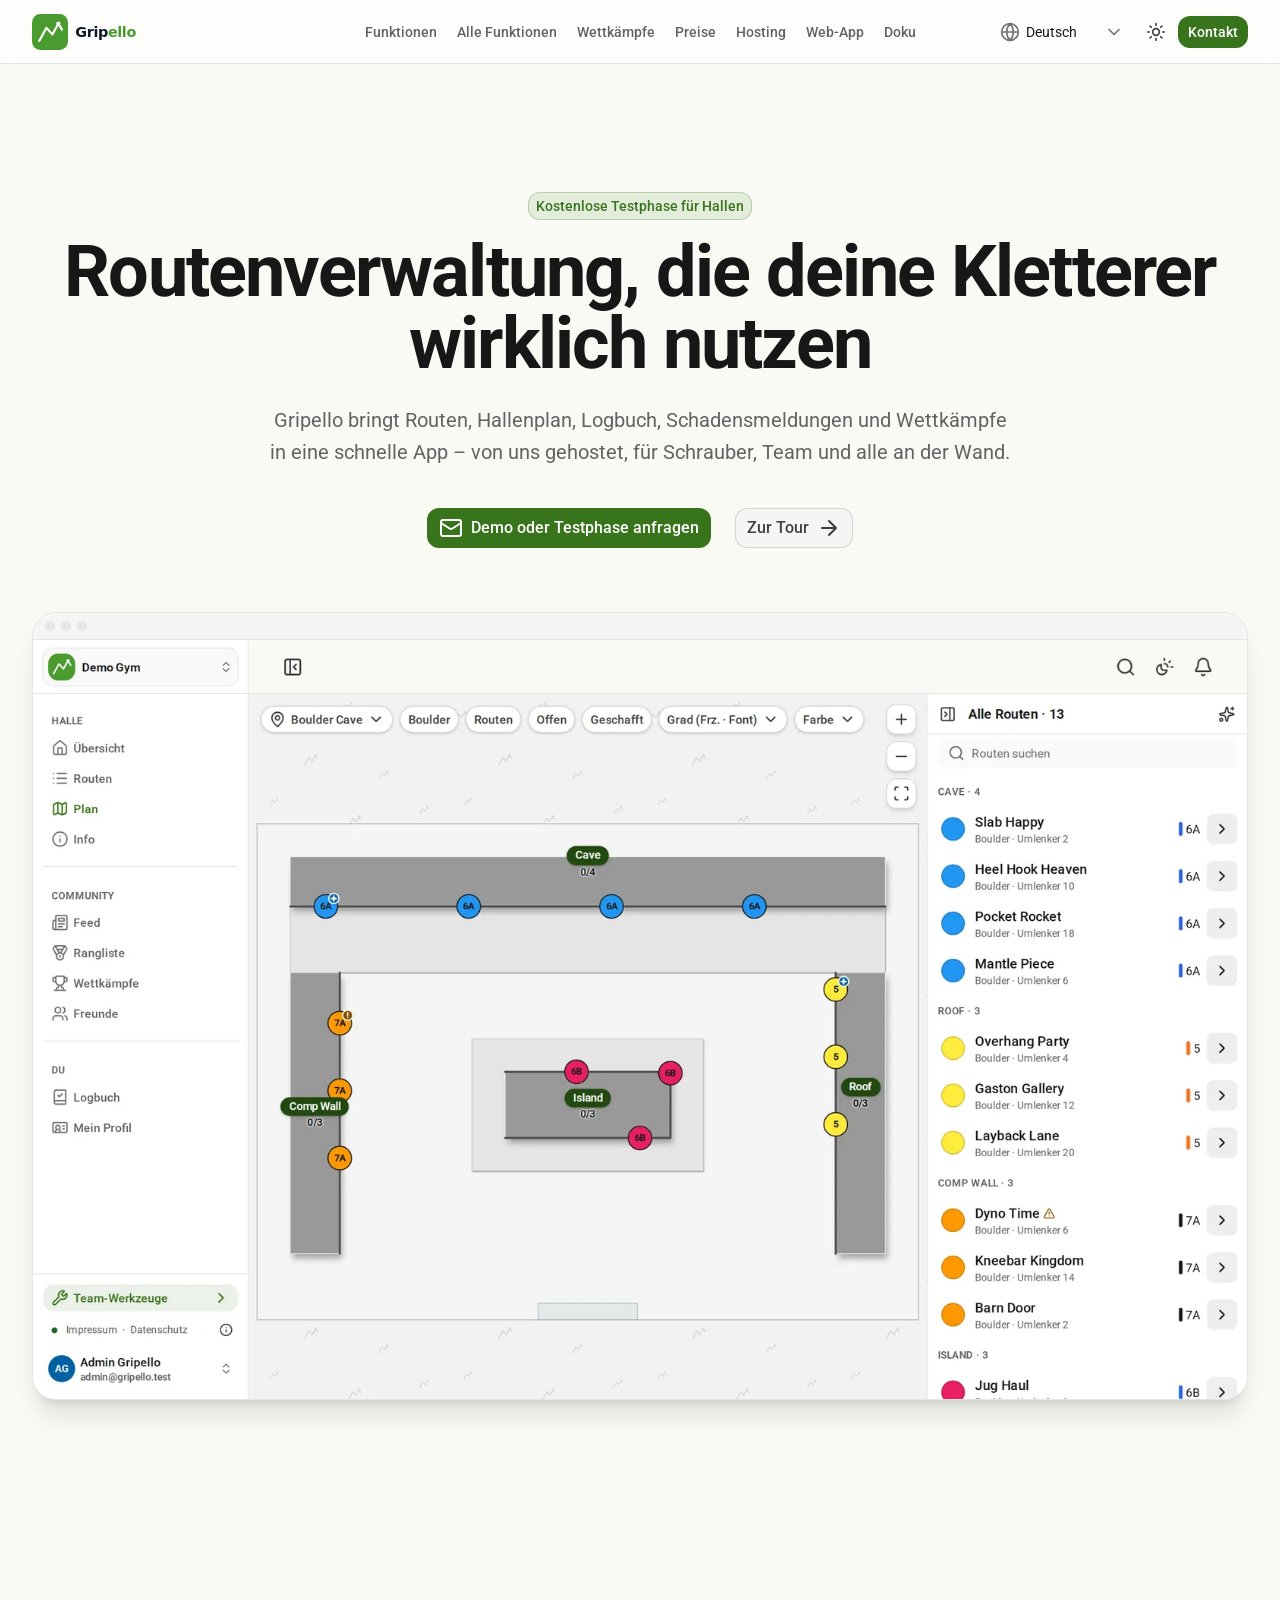
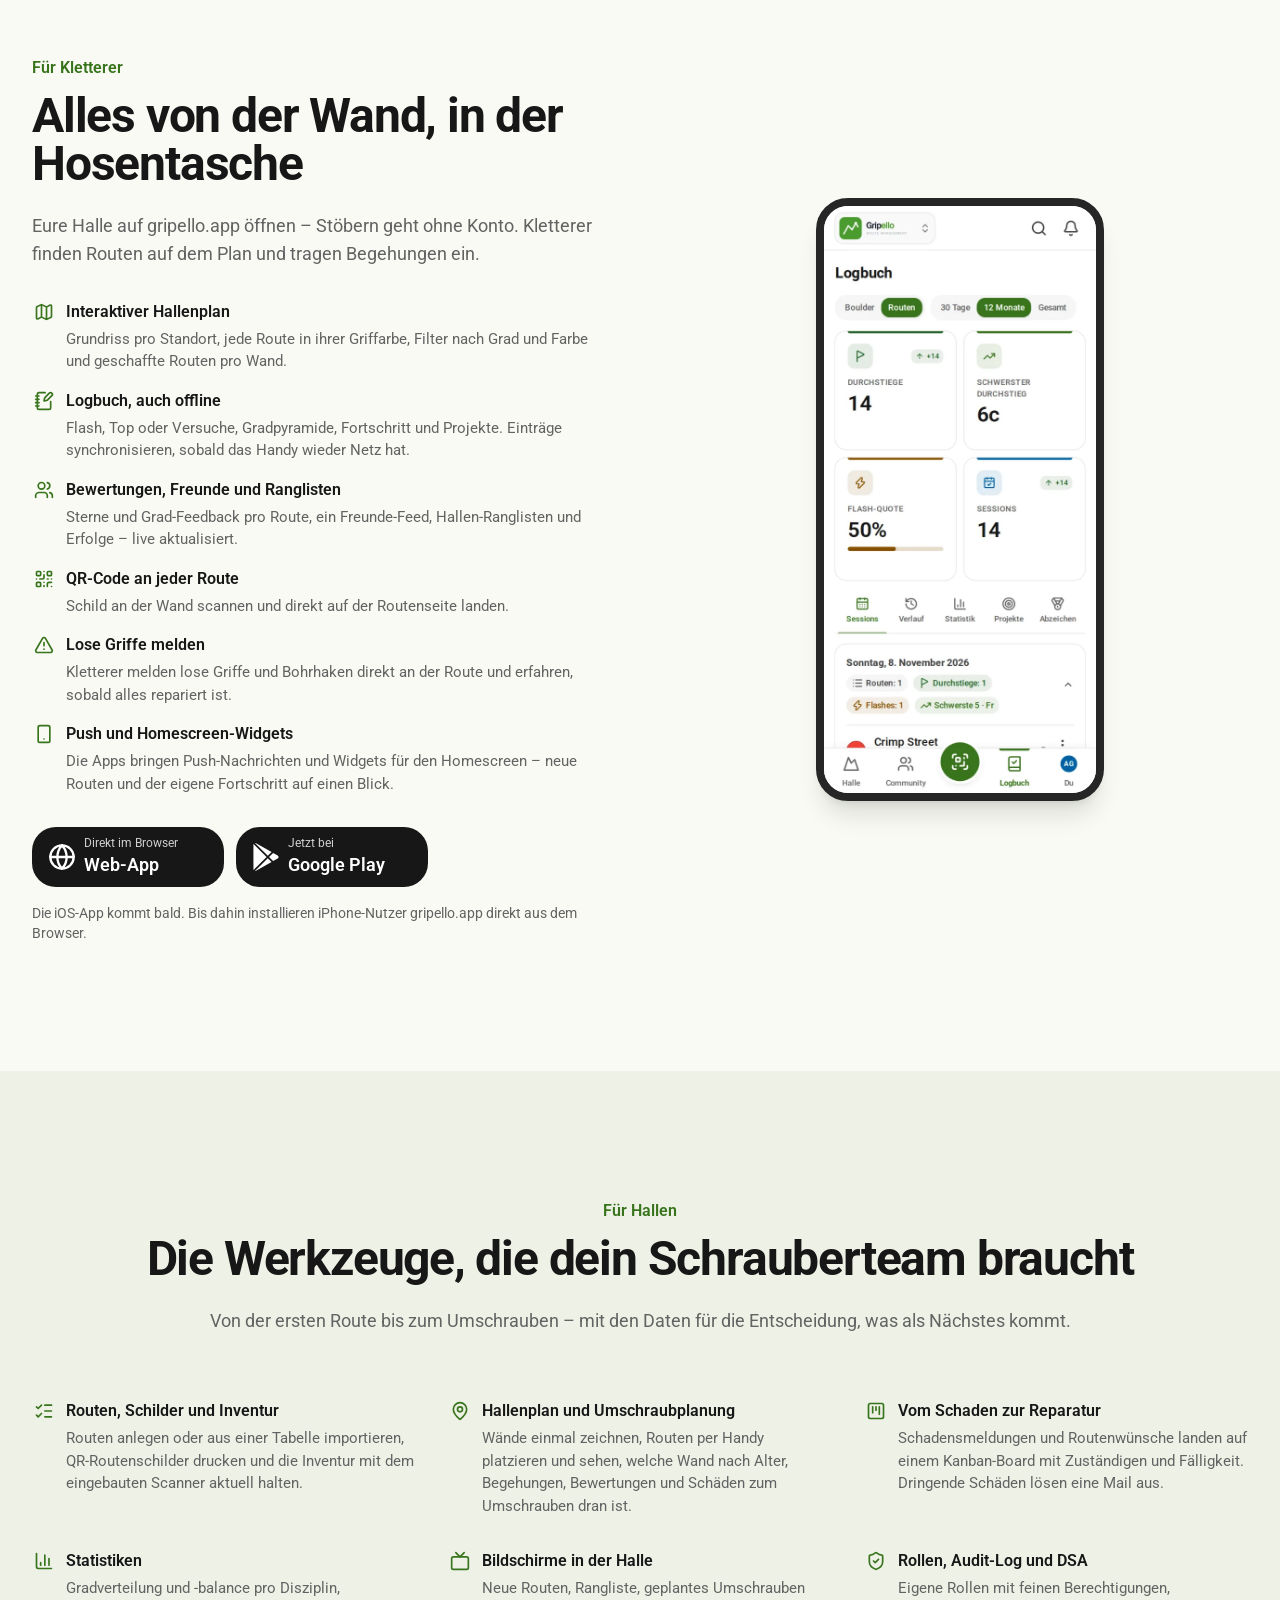
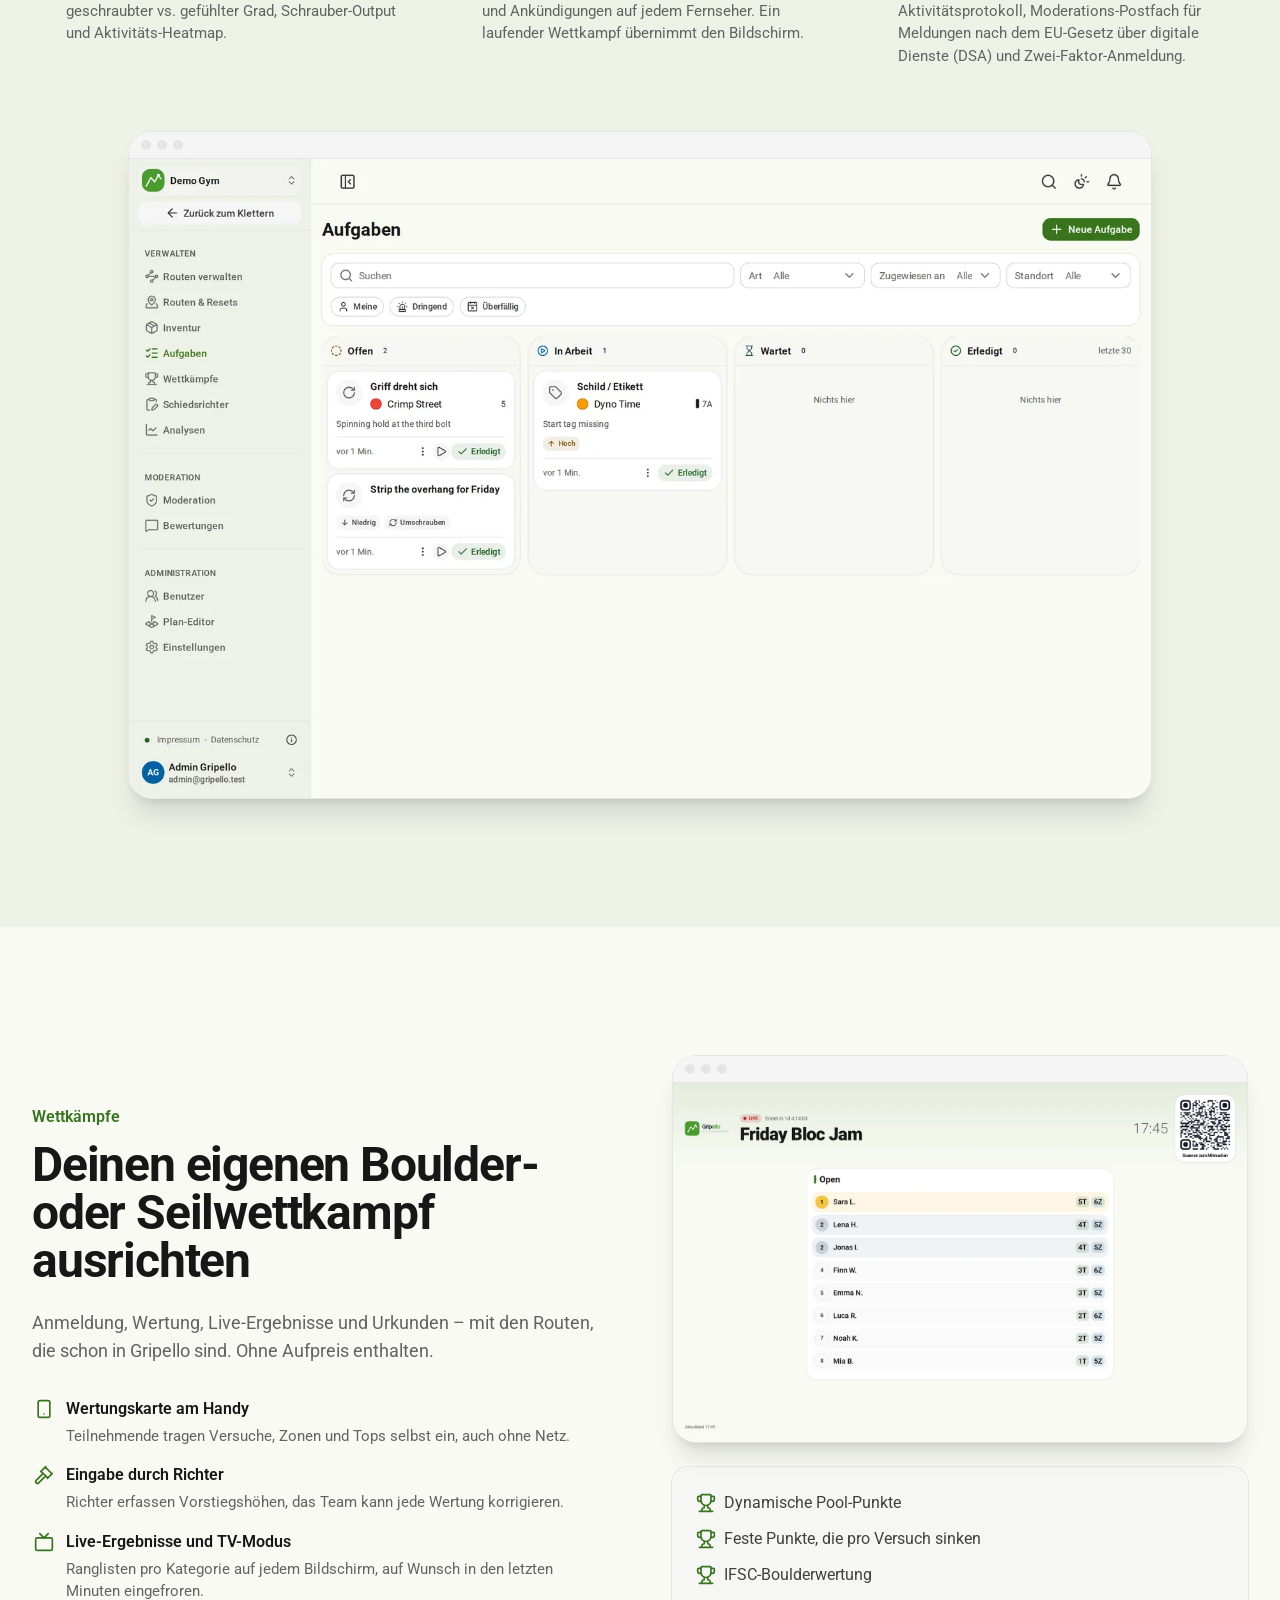
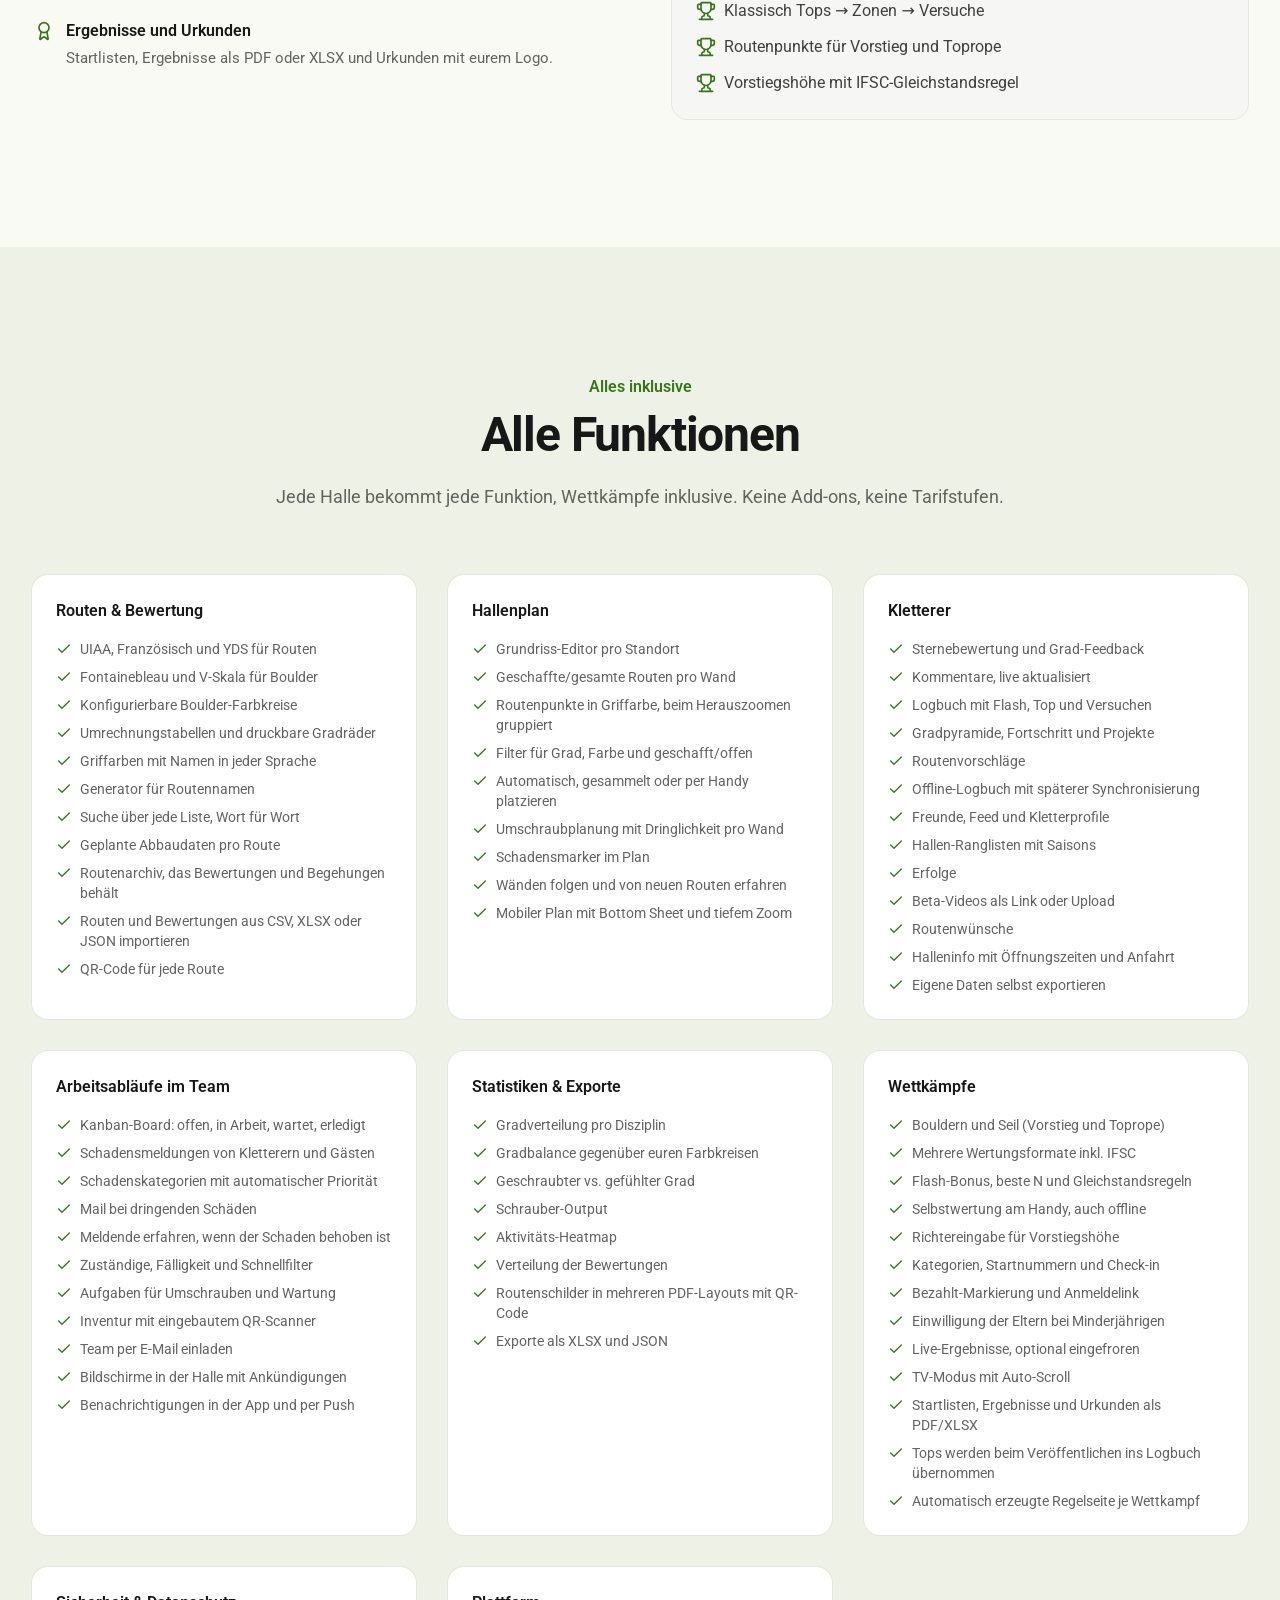
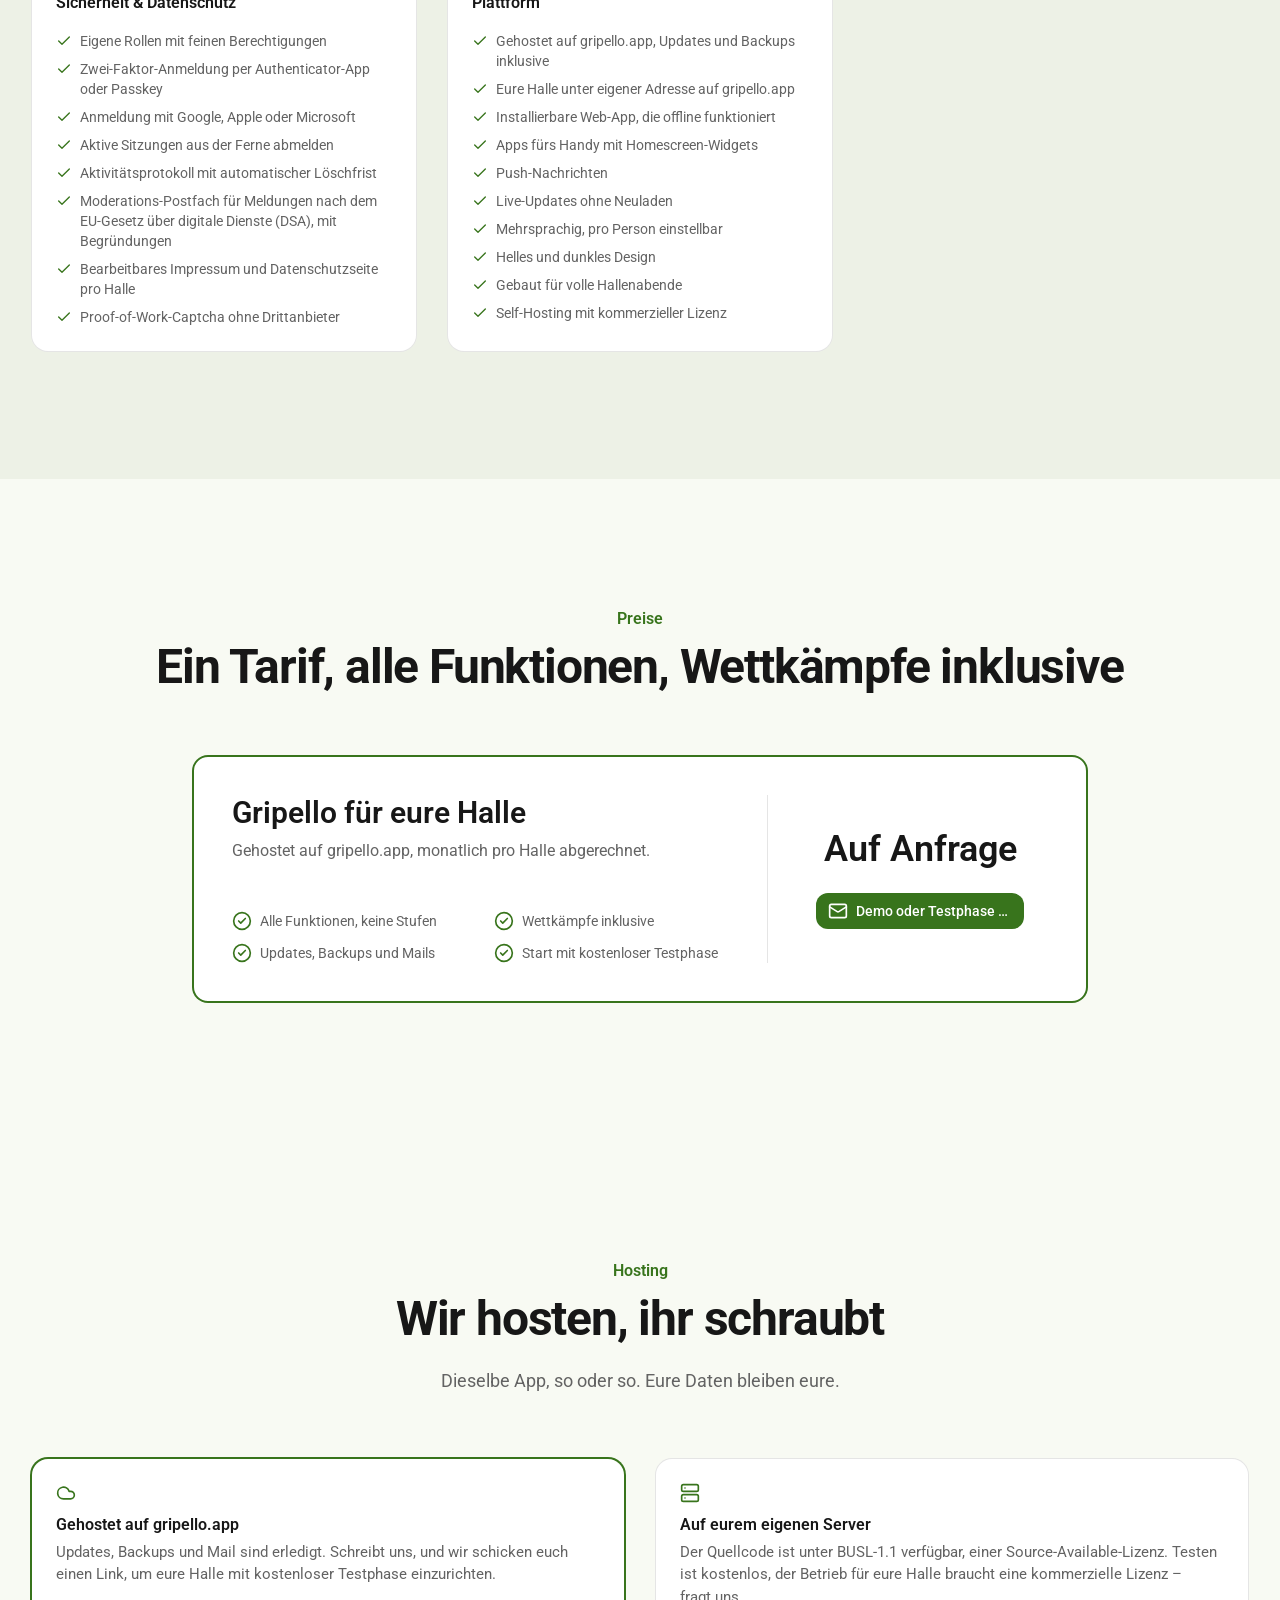
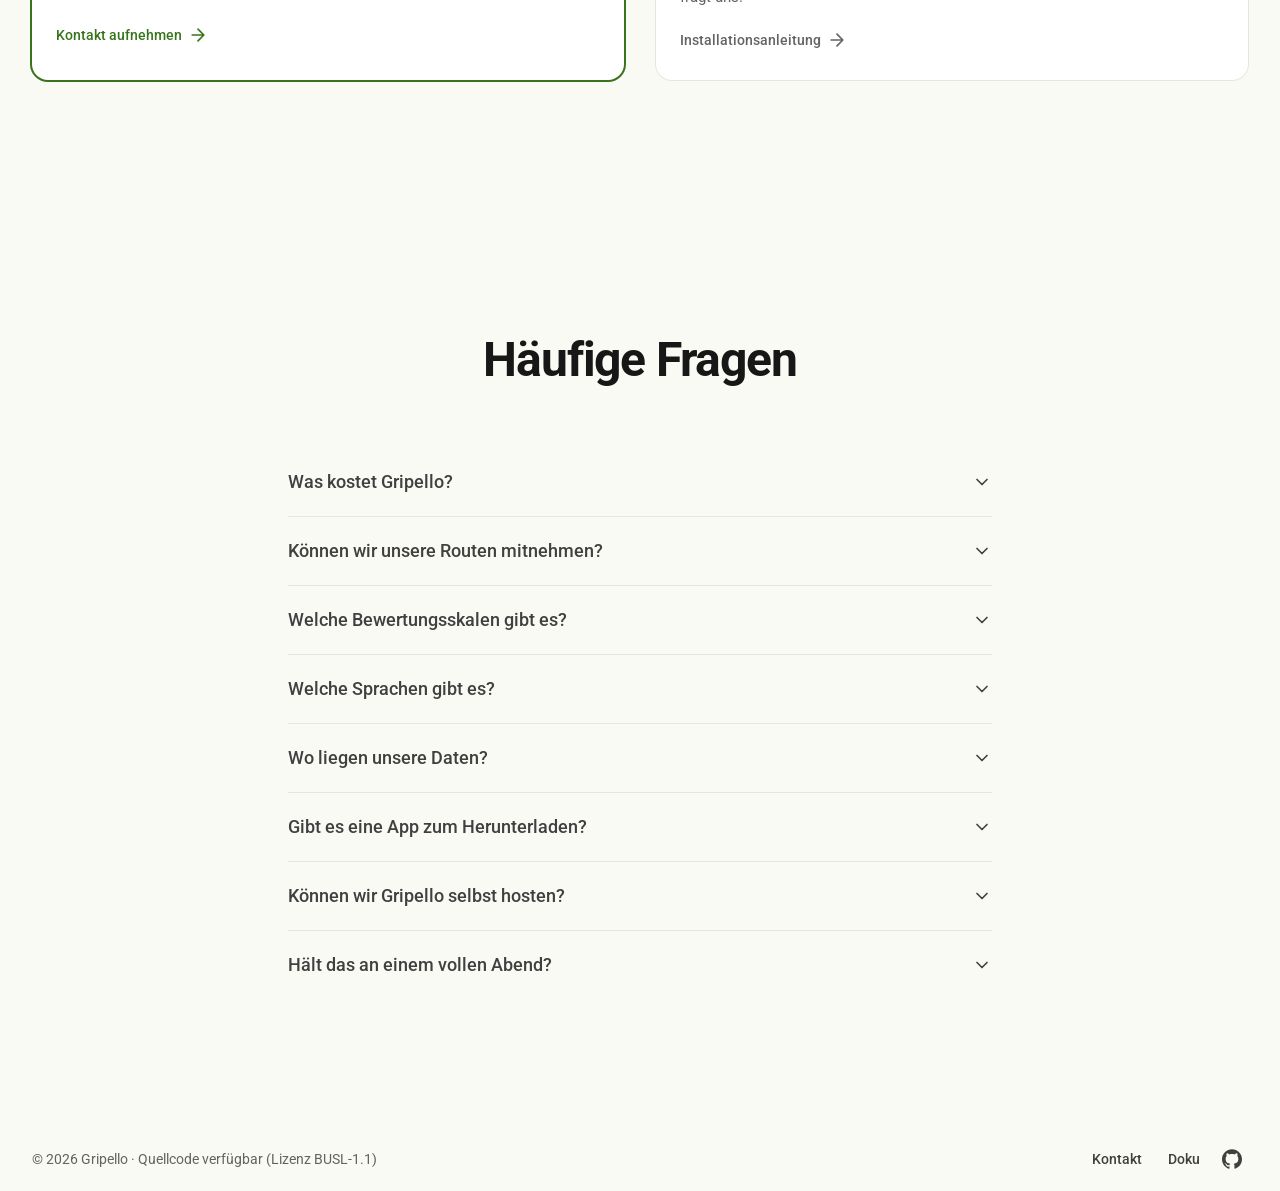
==== commit ebc4e91a: "deploy d1cbd4c49c8366bf62c2bfa3619890c8499c5e0a" ====
--- a/de/index.html
+++ b/de/index.html
@@ -1,4 +1,4 @@
-<!DOCTYPE html><html  lang="de-DE"><head><meta charset="utf-8"><meta name="viewport" content="width=device-width, initial-scale=1"><title>Gripello – Routenverwaltung für Kletterhallen</title><script type="importmap">{"imports":{"#entry":"/_nuxt/PjxcwyAq.js"}}</script><style id="nuxt-ui-colors">@layer theme {
+<!DOCTYPE html><html  lang="de-DE"><head><meta charset="utf-8"><meta name="viewport" content="width=device-width, initial-scale=1"><title>Gripello – Routenverwaltung für Kletterhallen</title><script type="importmap">{"imports":{"#entry":"/_nuxt/BlvbBuiV.js"}}</script><style id="nuxt-ui-colors">@layer theme {
   :root, :host {
   --ui-color-primary-50: var(--color-green-50, oklch(98.2% 0.018 155.826));
   --ui-color-primary-100: var(--color-green-100, oklch(96.2% 0.044 156.743));
@@ -94,4 +94,4 @@
   --ui-warning: var(--ui-color-warning-400);
   --ui-error: var(--ui-color-error-400);
   }
-}</style><link rel="stylesheet" href="/_nuxt/entry.DjXSbtZT.css" crossorigin><style>@layer base {:where(.i-lucide\:arrow-right){display:inline-block;width:1em;height:1em;background-color:currentColor;-webkit-mask-image:var(--svg);mask-image:var(--svg);-webkit-mask-repeat:no-repeat;mask-repeat:no-repeat;-webkit-mask-size:100% 100%;mask-size:100% 100%;--svg:url("data:image/svg+xml,%3Csvg xmlns='http://www.w3.org/2000/svg' viewBox='0 0 24 24' width='24' height='24'%3E%3Cpath fill='none' stroke='black' stroke-linecap='round' stroke-linejoin='round' stroke-width='2' d='M5 12h14m-7-7l7 7l-7 7'/%3E%3C/svg%3E")}:where(.i-lucide\:award){display:inline-block;width:1em;height:1em;background-color:currentColor;-webkit-mask-image:var(--svg);mask-image:var(--svg);-webkit-mask-repeat:no-repeat;mask-repeat:no-repeat;-webkit-mask-size:100% 100%;mask-size:100% 100%;--svg:url("data:image/svg+xml,%3Csvg xmlns='http://www.w3.org/2000/svg' viewBox='0 0 24 24' width='24' height='24'%3E%3Cg fill='none' stroke='black' stroke-linecap='round' stroke-linejoin='round' stroke-width='2'%3E%3Cpath d='m15.477 12.89l1.515 8.526a.5.5 0 0 1-.81.47l-3.58-2.687a1 1 0 0 0-1.197 0l-3.586 2.686a.5.5 0 0 1-.81-.469l1.514-8.526'/%3E%3Ccircle cx='12' cy='8' r='6'/%3E%3C/g%3E%3C/svg%3E")}:where(.i-lucide\:chart-column){display:inline-block;width:1em;height:1em;background-color:currentColor;-webkit-mask-image:var(--svg);mask-image:var(--svg);-webkit-mask-repeat:no-repeat;mask-repeat:no-repeat;-webkit-mask-size:100% 100%;mask-size:100% 100%;--svg:url("data:image/svg+xml,%3Csvg xmlns='http://www.w3.org/2000/svg' viewBox='0 0 24 24' width='24' height='24'%3E%3Cpath fill='none' stroke='black' stroke-linecap='round' stroke-linejoin='round' stroke-width='2' d='M3 3v16a2 2 0 0 0 2 2h16m-3-4V9m-5 8V5M8 17v-3'/%3E%3C/svg%3E")}:where(.i-lucide\:check){display:inline-block;width:1em;height:1em;background-color:currentColor;-webkit-mask-image:var(--svg);mask-image:var(--svg);-webkit-mask-repeat:no-repeat;mask-repeat:no-repeat;-webkit-mask-size:100% 100%;mask-size:100% 100%;--svg:url("data:image/svg+xml,%3Csvg xmlns='http://www.w3.org/2000/svg' viewBox='0 0 24 24' width='24' height='24'%3E%3Cpath fill='none' stroke='black' stroke-linecap='round' stroke-linejoin='round' stroke-width='2' d='M20 6L9 17l-5-5'/%3E%3C/svg%3E")}:where(.i-lucide\:chevron-down){display:inline-block;width:1em;height:1em;background-color:currentColor;-webkit-mask-image:var(--svg);mask-image:var(--svg);-webkit-mask-repeat:no-repeat;mask-repeat:no-repeat;-webkit-mask-size:100% 100%;mask-size:100% 100%;--svg:url("data:image/svg+xml,%3Csvg xmlns='http://www.w3.org/2000/svg' viewBox='0 0 24 24' width='24' height='24'%3E%3Cpath fill='none' stroke='black' stroke-linecap='round' stroke-linejoin='round' stroke-width='2' d='m6 9l6 6l6-6'/%3E%3C/svg%3E")}:where(.i-lucide\:cloud){display:inline-block;width:1em;height:1em;background-color:currentColor;-webkit-mask-image:var(--svg);mask-image:var(--svg);-webkit-mask-repeat:no-repeat;mask-repeat:no-repeat;-webkit-mask-size:100% 100%;mask-size:100% 100%;--svg:url("data:image/svg+xml,%3Csvg xmlns='http://www.w3.org/2000/svg' viewBox='0 0 24 24' width='24' height='24'%3E%3Cpath fill='none' stroke='black' stroke-linecap='round' stroke-linejoin='round' stroke-width='2' d='M17.5 19H9a7 7 0 1 1 6.71-9h1.79a4.5 4.5 0 1 1 0 9'/%3E%3C/svg%3E")}:where(.i-lucide\:gavel){display:inline-block;width:1em;height:1em;background-color:currentColor;-webkit-mask-image:var(--svg);mask-image:var(--svg);-webkit-mask-repeat:no-repeat;mask-repeat:no-repeat;-webkit-mask-size:100% 100%;mask-size:100% 100%;--svg:url("data:image/svg+xml,%3Csvg xmlns='http://www.w3.org/2000/svg' viewBox='0 0 24 24' width='24' height='24'%3E%3Cpath fill='none' stroke='black' stroke-linecap='round' stroke-linejoin='round' stroke-width='2' d='m14 13l-8.381 8.38a1 1 0 0 1-3.001-3l8.384-8.381M16 16l6-6m-.5.5l-8-8M8 8l6-6M8.5 7.5l8 8'/%3E%3C/svg%3E")}:where(.i-lucide\:globe){display:inline-block;width:1em;height:1em;background-color:currentColor;-webkit-mask-image:var(--svg);mask-image:var(--svg);-webkit-mask-repeat:no-repeat;mask-repeat:no-repeat;-webkit-mask-size:100% 100%;mask-size:100% 100%;--svg:url("data:image/svg+xml,%3Csvg xmlns='http://www.w3.org/2000/svg' viewBox='0 0 24 24' width='24' height='24'%3E%3Cg fill='none' stroke='black' stroke-linecap='round' stroke-linejoin='round' stroke-width='2'%3E%3Ccircle cx='12' cy='12' r='10'/%3E%3Cpath d='M12 2a14.5 14.5 0 0 0 0 20a14.5 14.5 0 0 0 0-20M2 12h20'/%3E%3C/g%3E%3C/svg%3E")}:where(.i-lucide\:list-checks){display:inline-block;width:1em;height:1em;background-color:currentColor;-webkit-mask-image:var(--svg);mask-image:var(--svg);-webkit-mask-repeat:no-repeat;mask-repeat:no-repeat;-webkit-mask-size:100% 100%;mask-size:100% 100%;--svg:url("data:image/svg+xml,%3Csvg xmlns='http://www.w3.org/2000/svg' viewBox='0 0 24 24' width='24' height='24'%3E%3Cpath fill='none' stroke='black' stroke-linecap='round' stroke-linejoin='round' stroke-width='2' d='M13 5h8m-8 7h8m-8 7h8M3 17l2 2l4-4M3 7l2 2l4-4'/%3E%3C/svg%3E")}:where(.i-lucide\:mail){display:inline-block;width:1em;height:1em;background-color:currentColor;-webkit-mask-image:var(--svg);mask-image:var(--svg);-webkit-mask-repeat:no-repeat;mask-repeat:no-repeat;-webkit-mask-size:100% 100%;mask-size:100% 100%;--svg:url("data:image/svg+xml,%3Csvg xmlns='http://www.w3.org/2000/svg' viewBox='0 0 24 24' width='24' height='24'%3E%3Cg fill='none' stroke='black' stroke-linecap='round' stroke-linejoin='round' stroke-width='2'%3E%3Cpath d='m22 7l-8.991 5.727a2 2 0 0 1-2.009 0L2 7'/%3E%3Crect width='20' height='16' x='2' y='4' rx='2'/%3E%3C/g%3E%3C/svg%3E")}:where(.i-lucide\:map){display:inline-block;width:1em;height:1em;background-color:currentColor;-webkit-mask-image:var(--svg);mask-image:var(--svg);-webkit-mask-repeat:no-repeat;mask-repeat:no-repeat;-webkit-mask-size:100% 100%;mask-size:100% 100%;--svg:url("data:image/svg+xml,%3Csvg xmlns='http://www.w3.org/2000/svg' viewBox='0 0 24 24' width='24' height='24'%3E%3Cpath fill='none' stroke='black' stroke-linecap='round' stroke-linejoin='round' stroke-width='2' d='M14.106 5.553a2 2 0 0 0 1.788 0l3.659-1.83A1 1 0 0 1 21 4.619v12.764a1 1 0 0 1-.553.894l-4.553 2.277a2 2 0 0 1-1.788 0l-4.212-2.106a2 2 0 0 0-1.788 0l-3.659 1.83A1 1 0 0 1 3 19.381V6.618a1 1 0 0 1 .553-.894l4.553-2.277a2 2 0 0 1 1.788 0zm.894.211v15M9 3.236v15'/%3E%3C/svg%3E")}:where(.i-lucide\:map-pin){display:inline-block;width:1em;height:1em;background-color:currentColor;-webkit-mask-image:var(--svg);mask-image:var(--svg);-webkit-mask-repeat:no-repeat;mask-repeat:no-repeat;-webkit-mask-size:100% 100%;mask-size:100% 100%;--svg:url("data:image/svg+xml,%3Csvg xmlns='http://www.w3.org/2000/svg' viewBox='0 0 24 24' width='24' height='24'%3E%3Cg fill='none' stroke='black' stroke-linecap='round' stroke-linejoin='round' stroke-width='2'%3E%3Cpath d='M20 10c0 4.993-5.539 10.193-7.399 11.799a1 1 0 0 1-1.202 0C9.539 20.193 4 14.993 4 10a8 8 0 0 1 16 0'/%3E%3Ccircle cx='12' cy='10' r='3'/%3E%3C/g%3E%3C/svg%3E")}:where(.i-lucide\:menu){display:inline-block;width:1em;height:1em;background-color:currentColor;-webkit-mask-image:var(--svg);mask-image:var(--svg);-webkit-mask-repeat:no-repeat;mask-repeat:no-repeat;-webkit-mask-size:100% 100%;mask-size:100% 100%;--svg:url("data:image/svg+xml,%3Csvg xmlns='http://www.w3.org/2000/svg' viewBox='0 0 24 24' width='24' height='24'%3E%3Cpath fill='none' stroke='black' stroke-linecap='round' stroke-linejoin='round' stroke-width='2' d='M4 5h16M4 12h16M4 19h16'/%3E%3C/svg%3E")}:where(.i-lucide\:minus){display:inline-block;width:1em;height:1em;background-color:currentColor;-webkit-mask-image:var(--svg);mask-image:var(--svg);-webkit-mask-repeat:no-repeat;mask-repeat:no-repeat;-webkit-mask-size:100% 100%;mask-size:100% 100%;--svg:url("data:image/svg+xml,%3Csvg xmlns='http://www.w3.org/2000/svg' viewBox='0 0 24 24' width='24' height='24'%3E%3Cpath fill='none' stroke='black' stroke-linecap='round' stroke-linejoin='round' stroke-width='2' d='M5 12h14'/%3E%3C/svg%3E")}:where(.i-lucide\:moon){display:inline-block;width:1em;height:1em;background-color:currentColor;-webkit-mask-image:var(--svg);mask-image:var(--svg);-webkit-mask-repeat:no-repeat;mask-repeat:no-repeat;-webkit-mask-size:100% 100%;mask-size:100% 100%;--svg:url("data:image/svg+xml,%3Csvg xmlns='http://www.w3.org/2000/svg' viewBox='0 0 24 24' width='24' height='24'%3E%3Cpath fill='none' stroke='black' stroke-linecap='round' stroke-linejoin='round' stroke-width='2' d='M20.985 12.486a9 9 0 1 1-9.473-9.472c.405-.022.617.46.402.803a6 6 0 0 0 8.268 8.268c.344-.215.825-.004.803.401'/%3E%3C/svg%3E")}:where(.i-lucide\:notebook-pen){display:inline-block;width:1em;height:1em;background-color:currentColor;-webkit-mask-image:var(--svg);mask-image:var(--svg);-webkit-mask-repeat:no-repeat;mask-repeat:no-repeat;-webkit-mask-size:100% 100%;mask-size:100% 100%;--svg:url("data:image/svg+xml,%3Csvg xmlns='http://www.w3.org/2000/svg' viewBox='0 0 24 24' width='24' height='24'%3E%3Cg fill='none' stroke='black' stroke-linecap='round' stroke-linejoin='round' stroke-width='2'%3E%3Cpath d='M13.4 2H6a2 2 0 0 0-2 2v16a2 2 0 0 0 2 2h12a2 2 0 0 0 2-2v-7.4M2 6h4m-4 4h4m-4 4h4m-4 4h4'/%3E%3Cpath d='M21.378 5.626a1 1 0 1 0-3.004-3.004l-5.01 5.012a2 2 0 0 0-.506.854l-.837 2.87a.5.5 0 0 0 .62.62l2.87-.837a2 2 0 0 0 .854-.506z'/%3E%3C/g%3E%3C/svg%3E")}:where(.i-lucide\:qr-code){display:inline-block;width:1em;height:1em;background-color:currentColor;-webkit-mask-image:var(--svg);mask-image:var(--svg);-webkit-mask-repeat:no-repeat;mask-repeat:no-repeat;-webkit-mask-size:100% 100%;mask-size:100% 100%;--svg:url("data:image/svg+xml,%3Csvg xmlns='http://www.w3.org/2000/svg' viewBox='0 0 24 24' width='24' height='24'%3E%3Cg fill='none' stroke='black' stroke-linecap='round' stroke-linejoin='round' stroke-width='2'%3E%3Crect width='5' height='5' x='3' y='3' rx='1'/%3E%3Crect width='5' height='5' x='16' y='3' rx='1'/%3E%3Crect width='5' height='5' x='3' y='16' rx='1'/%3E%3Cpath d='M21 16h-3a2 2 0 0 0-2 2v3m5 0v.01M12 7v3a2 2 0 0 1-2 2H7m-4 0h.01M12 3h.01M12 16v.01M16 12h1m4 0v.01M12 21v-1'/%3E%3C/g%3E%3C/svg%3E")}:where(.i-lucide\:server){display:inline-block;width:1em;height:1em;background-color:currentColor;-webkit-mask-image:var(--svg);mask-image:var(--svg);-webkit-mask-repeat:no-repeat;mask-repeat:no-repeat;-webkit-mask-size:100% 100%;mask-size:100% 100%;--svg:url("data:image/svg+xml,%3Csvg xmlns='http://www.w3.org/2000/svg' viewBox='0 0 24 24' width='24' height='24'%3E%3Cg fill='none' stroke='black' stroke-linecap='round' stroke-linejoin='round' stroke-width='2'%3E%3Crect width='20' height='8' x='2' y='2' rx='2' ry='2'/%3E%3Crect width='20' height='8' x='2' y='14' rx='2' ry='2'/%3E%3Cpath d='M6 6h.01M6 18h.01'/%3E%3C/g%3E%3C/svg%3E")}:where(.i-lucide\:shield-check){display:inline-block;width:1em;height:1em;background-color:currentColor;-webkit-mask-image:var(--svg);mask-image:var(--svg);-webkit-mask-repeat:no-repeat;mask-repeat:no-repeat;-webkit-mask-size:100% 100%;mask-size:100% 100%;--svg:url("data:image/svg+xml,%3Csvg xmlns='http://www.w3.org/2000/svg' viewBox='0 0 24 24' width='24' height='24'%3E%3Cg fill='none' stroke='black' stroke-linecap='round' stroke-linejoin='round' stroke-width='2'%3E%3Cpath d='M20 13c0 5-3.5 7.5-7.66 8.95a1 1 0 0 1-.67-.01C7.5 20.5 4 18 4 13V6a1 1 0 0 1 1-1c2 0 4.5-1.2 6.24-2.72a1.17 1.17 0 0 1 1.52 0C14.51 3.81 17 5 19 5a1 1 0 0 1 1 1z'/%3E%3Cpath d='m9 12l2 2l4-4'/%3E%3C/g%3E%3C/svg%3E")}:where(.i-lucide\:smartphone){display:inline-block;width:1em;height:1em;background-color:currentColor;-webkit-mask-image:var(--svg);mask-image:var(--svg);-webkit-mask-repeat:no-repeat;mask-repeat:no-repeat;-webkit-mask-size:100% 100%;mask-size:100% 100%;--svg:url("data:image/svg+xml,%3Csvg xmlns='http://www.w3.org/2000/svg' viewBox='0 0 24 24' width='24' height='24'%3E%3Cg fill='none' stroke='black' stroke-linecap='round' stroke-linejoin='round' stroke-width='2'%3E%3Crect width='14' height='20' x='5' y='2' rx='2' ry='2'/%3E%3Cpath d='M12 18h.01'/%3E%3C/g%3E%3C/svg%3E")}:where(.i-lucide\:square-kanban){display:inline-block;width:1em;height:1em;background-color:currentColor;-webkit-mask-image:var(--svg);mask-image:var(--svg);-webkit-mask-repeat:no-repeat;mask-repeat:no-repeat;-webkit-mask-size:100% 100%;mask-size:100% 100%;--svg:url("data:image/svg+xml,%3Csvg xmlns='http://www.w3.org/2000/svg' viewBox='0 0 24 24' width='24' height='24'%3E%3Cg fill='none' stroke='black' stroke-linecap='round' stroke-linejoin='round' stroke-width='2'%3E%3Crect width='18' height='18' x='3' y='3' rx='2'/%3E%3Cpath d='M8 7v7m4-7v4m4-4v9'/%3E%3C/g%3E%3C/svg%3E")}:where(.i-lucide\:sun){display:inline-block;width:1em;height:1em;background-color:currentColor;-webkit-mask-image:var(--svg);mask-image:var(--svg);-webkit-mask-repeat:no-repeat;mask-repeat:no-repeat;-webkit-mask-size:100% 100%;mask-size:100% 100%;--svg:url("data:image/svg+xml,%3Csvg xmlns='http://www.w3.org/2000/svg' viewBox='0 0 24 24' width='24' height='24'%3E%3Cg fill='none' stroke='black' stroke-linecap='round' stroke-linejoin='round' stroke-width='2'%3E%3Ccircle cx='12' cy='12' r='4'/%3E%3Cpath d='M12 2v2m0 16v2M4.93 4.93l1.41 1.41m11.32 11.32l1.41 1.41M2 12h2m16 0h2M6.34 17.66l-1.41 1.41M19.07 4.93l-1.41 1.41'/%3E%3C/g%3E%3C/svg%3E")}:where(.i-lucide\:triangle-alert){display:inline-block;width:1em;height:1em;background-color:currentColor;-webkit-mask-image:var(--svg);mask-image:var(--svg);-webkit-mask-repeat:no-repeat;mask-repeat:no-repeat;-webkit-mask-size:100% 100%;mask-size:100% 100%;--svg:url("data:image/svg+xml,%3Csvg xmlns='http://www.w3.org/2000/svg' viewBox='0 0 24 24' width='24' height='24'%3E%3Cpath fill='none' stroke='black' stroke-linecap='round' stroke-linejoin='round' stroke-width='2' d='m21.73 18l-8-14a2 2 0 0 0-3.48 0l-8 14A2 2 0 0 0 4 21h16a2 2 0 0 0 1.73-3M12 9v4m0 4h.01'/%3E%3C/svg%3E")}:where(.i-lucide\:trophy){display:inline-block;width:1em;height:1em;background-color:currentColor;-webkit-mask-image:var(--svg);mask-image:var(--svg);-webkit-mask-repeat:no-repeat;mask-repeat:no-repeat;-webkit-mask-size:100% 100%;mask-size:100% 100%;--svg:url("data:image/svg+xml,%3Csvg xmlns='http://www.w3.org/2000/svg' viewBox='0 0 24 24' width='24' height='24'%3E%3Cg fill='none' stroke='black' stroke-linecap='round' stroke-linejoin='round' stroke-width='2'%3E%3Cpath d='M10 14.66V17a1 1 0 0 1-1 1a2 2 0 0 0-2 2v2m7-7.34V17a1 1 0 0 0 1 1a2 2 0 0 1 2 2v2m.916-12H19.5A2.5 2.5 0 0 0 22 7.5V5a1 1 0 0 0-1-1h-3M4 22h16'/%3E%3Cpath d='M6 9a6 6 0 0 0 12 0V3a1 1 0 0 0-1-1H7a1 1 0 0 0-1 1z'/%3E%3Cpath d='M6.084 10H4.5A2.5 2.5 0 0 1 2 7.5V5a1 1 0 0 1 1-1h3'/%3E%3C/g%3E%3C/svg%3E")}:where(.i-lucide\:tv){display:inline-block;width:1em;height:1em;background-color:currentColor;-webkit-mask-image:var(--svg);mask-image:var(--svg);-webkit-mask-repeat:no-repeat;mask-repeat:no-repeat;-webkit-mask-size:100% 100%;mask-size:100% 100%;--svg:url("data:image/svg+xml,%3Csvg xmlns='http://www.w3.org/2000/svg' viewBox='0 0 24 24' width='24' height='24'%3E%3Cg fill='none' stroke='black' stroke-linecap='round' stroke-linejoin='round' stroke-width='2'%3E%3Cpath d='m17 2l-5 5l-5-5'/%3E%3Crect width='20' height='15' x='2' y='7' rx='2'/%3E%3C/g%3E%3C/svg%3E")}:where(.i-lucide\:users){display:inline-block;width:1em;height:1em;background-color:currentColor;-webkit-mask-image:var(--svg);mask-image:var(--svg);-webkit-mask-repeat:no-repeat;mask-repeat:no-repeat;-webkit-mask-size:100% 100%;mask-size:100% 100%;--svg:url("data:image/svg+xml,%3Csvg xmlns='http://www.w3.org/2000/svg' viewBox='0 0 24 24' width='24' height='24'%3E%3Cg fill='none' stroke='black' stroke-linecap='round' stroke-linejoin='round' stroke-width='2'%3E%3Cpath d='M16 21v-2a4 4 0 0 0-4-4H6a4 4 0 0 0-4 4v2M16 3.128a4 4 0 0 1 0 7.744M22 21v-2a4 4 0 0 0-3-3.87'/%3E%3Ccircle cx='9' cy='7' r='4'/%3E%3C/g%3E%3C/svg%3E")}:where(.i-simple-icons\:apple){display:inline-block;width:1em;height:1em;background-color:currentColor;-webkit-mask-image:var(--svg);mask-image:var(--svg);-webkit-mask-repeat:no-repeat;mask-repeat:no-repeat;-webkit-mask-size:100% 100%;mask-size:100% 100%;--svg:url("data:image/svg+xml,%3Csvg xmlns='http://www.w3.org/2000/svg' viewBox='0 0 24 24' width='24' height='24'%3E%3Cpath fill='black' d='M12.152 6.896c-.948 0-2.415-1.078-3.96-1.04c-2.04.027-3.91 1.183-4.961 3.014c-2.117 3.675-.546 9.103 1.519 12.09c1.013 1.454 2.208 3.09 3.792 3.039c1.52-.065 2.09-.987 3.935-.987c1.831 0 2.35.987 3.96.948c1.637-.026 2.676-1.48 3.676-2.948c1.156-1.688 1.636-3.325 1.662-3.415c-.039-.013-3.182-1.221-3.22-4.857c-.026-3.04 2.48-4.494 2.597-4.559c-1.429-2.09-3.623-2.324-4.39-2.376c-2-.156-3.675 1.09-4.61 1.09zM15.53 3.83c.843-1.012 1.4-2.427 1.245-3.83c-1.207.052-2.662.805-3.532 1.818c-.78.896-1.454 2.338-1.273 3.714c1.338.104 2.715-.688 3.559-1.701'/%3E%3C/svg%3E")}:where(.i-simple-icons\:github){display:inline-block;width:1em;height:1em;background-color:currentColor;-webkit-mask-image:var(--svg);mask-image:var(--svg);-webkit-mask-repeat:no-repeat;mask-repeat:no-repeat;-webkit-mask-size:100% 100%;mask-size:100% 100%;--svg:url("data:image/svg+xml,%3Csvg xmlns='http://www.w3.org/2000/svg' viewBox='0 0 24 24' width='24' height='24'%3E%3Cpath fill='black' d='M12 .297c-6.63 0-12 5.373-12 12c0 5.303 3.438 9.8 8.205 11.385c.6.113.82-.258.82-.577c0-.285-.01-1.04-.015-2.04c-3.338.724-4.042-1.61-4.042-1.61C4.422 18.07 3.633 17.7 3.633 17.7c-1.087-.744.084-.729.084-.729c1.205.084 1.838 1.236 1.838 1.236c1.07 1.835 2.809 1.305 3.495.998c.108-.776.417-1.305.76-1.605c-2.665-.3-5.466-1.332-5.466-5.93c0-1.31.465-2.38 1.235-3.22c-.135-.303-.54-1.523.105-3.176c0 0 1.005-.322 3.3 1.23c.96-.267 1.98-.399 3-.405c1.02.006 2.04.138 3 .405c2.28-1.552 3.285-1.23 3.285-1.23c.645 1.653.24 2.873.12 3.176c.765.84 1.23 1.91 1.23 3.22c0 4.61-2.805 5.625-5.475 5.92c.42.36.81 1.096.81 2.22c0 1.606-.015 2.896-.015 3.286c0 .315.21.69.825.57C20.565 22.092 24 17.592 24 12.297c0-6.627-5.373-12-12-12'/%3E%3C/svg%3E")}:where(.i-simple-icons\:googleplay){display:inline-block;width:1em;height:1em;background-color:currentColor;-webkit-mask-image:var(--svg);mask-image:var(--svg);-webkit-mask-repeat:no-repeat;mask-repeat:no-repeat;-webkit-mask-size:100% 100%;mask-size:100% 100%;--svg:url("data:image/svg+xml,%3Csvg xmlns='http://www.w3.org/2000/svg' viewBox='0 0 24 24' width='24' height='24'%3E%3Cpath fill='black' d='m22.018 13.298l-3.919 2.218l-3.515-3.493l3.543-3.521l3.891 2.202a1.49 1.49 0 0 1 0 2.594M1.337.924a1.5 1.5 0 0 0-.112.568v21.017c0 .217.045.419.124.6l11.155-11.087zm12.207 10.065l3.258-3.238L3.45.195a1.47 1.47 0 0 0-.946-.179zm0 2.067l-11 10.933c.298.036.612-.016.906-.183l13.324-7.54z'/%3E%3C/svg%3E")}}</style><link rel="modulepreload" as="script" crossorigin href="/_nuxt/PjxcwyAq.js"><link rel="modulepreload" as="script" crossorigin href="/_nuxt/BFiMolje.js"><link rel="modulepreload" as="script" crossorigin href="/_nuxt/c42nfjCi.js"><link rel="modulepreload" as="script" crossorigin href="/_nuxt/Co9BYDOt.js"><link rel="modulepreload" as="script" crossorigin href="/_nuxt/D3vth4sm.js"><link rel="modulepreload" as="script" crossorigin href="/_nuxt/DTptdBUf.js"><link rel="modulepreload" as="script" crossorigin href="/_nuxt/BS5a79Kw.js"><link rel="modulepreload" as="script" crossorigin href="/_nuxt/Cere1bO-.js"><script type="module" src="/_nuxt/PjxcwyAq.js" crossorigin></script><link rel="prefetch" as="script" crossorigin href="/_nuxt/FCrYqPBM.js"><link rel="prefetch" as="script" crossorigin href="/_nuxt/utzy3kHZ.js"><link rel="prefetch" as="script" crossorigin href="/_nuxt/CWciJ05S.js"><link rel="prefetch" as="script" crossorigin href="/_nuxt/BCnNLjVG.js"><link rel="prefetch" as="script" crossorigin href="/_nuxt/DT6--rL7.js"><link rel="prefetch" as="style" crossorigin href="/_nuxt/error-404.DpKY_dMl.css"><link rel="prefetch" as="script" crossorigin href="/_nuxt/B7je9bDF.js"><link rel="prefetch" as="script" crossorigin href="/_nuxt/BDNMzG2s.js"><link rel="prefetch" as="style" crossorigin href="/_nuxt/error-500.CmR4p1fc.css"><link rel="prefetch" as="script" crossorigin href="/_nuxt/DY1qE9hA.js"><link rel="icon" href="/favicon.ico"><link rel="apple-touch-icon" href="/apple-touch-icon.png"><link id="i18n-xd" rel="alternate" href="https://gripello.com" hreflang="x-default"><link id="i18n-alt-en" rel="alternate" href="https://gripello.com" hreflang="en"><link id="i18n-alt-en-US" rel="alternate" href="https://gripello.com" hreflang="en-US"><link id="i18n-alt-de" rel="alternate" href="https://gripello.com/de" hreflang="de"><link id="i18n-alt-de-DE" rel="alternate" href="https://gripello.com/de" hreflang="de-DE"><link id="i18n-can" rel="canonical" href="https://gripello.com/de"><meta id="i18n-og-url" property="og:url" content="https://gripello.com/de"><meta id="i18n-og" property="og:locale" content="de_DE"><meta id="i18n-og-alt-en-US" property="og:locale:alternate" content="en_US"><meta name="description" content="Gehostete Routenverwaltung für Kletter- und Boulderhallen: Hallenplan, Logbuch, Bewertungen, Aufgabenboard, Statistiken und Wettkämpfe auf gripello.app."><meta property="og:title" content="Gripello – Routenverwaltung für Kletterhallen"><meta property="og:description" content="Gehostete Routenverwaltung für Kletter- und Boulderhallen: Hallenplan, Logbuch, Bewertungen, Aufgabenboard, Statistiken und Wettkämpfe auf gripello.app."><meta property="og:image" content="https://gripello.com/icon.png"><script>"use strict";(()=>{const o=window,e=document.documentElement,c=["dark","light"],s=getStorageValue("localStorage","nuxt-color-mode")||"system";let r=s==="system"?f():s;const l=e.getAttribute("data-color-mode-forced");l&&(r=l),i(r),o["__NUXT_COLOR_MODE__"]={preference:s,value:r,getColorScheme:f,addColorScheme:i,removeColorScheme:d};function i(t){const a=""+t+"",n="";e.classList?e.classList.add(a):e.className+=" "+a,n&&e.setAttribute("data-"+n,t)}function d(t){const a=""+t+"",n="";e.classList?e.classList.remove(a):e.className=e.className.replace(new RegExp(a,"g"),""),n&&e.removeAttribute("data-"+n)}function u(t){return o.matchMedia("(prefers-color-scheme"+t+")")}function f(){if(o.matchMedia&&u("").media!=="not all"){for(const t of c)if(u(":"+t).matches)return t}return"light"}})();function getStorageValue(o,e){switch(o){case"localStorage":try{return window.localStorage.getItem(e)}catch{return null}case"sessionStorage":try{return window.sessionStorage.getItem(e)}catch{return null}case"cookie":try{return getCookie(e)}catch{return null}default:return null}}function getCookie(o){const c=("; "+window.document.cookie).split("; "+o+"=");if(c.length===2){const s=c.pop();return s?s.split(";").shift():null}}</script></head><body><div id="__nuxt" class="isolate"><!--[--><!--[--><!--[--><!--[--><!--[--><a href="#main-content" class="skip-link">Zum Inhalt springen</a><!--[--><!----><!----><!----><header data-slot="root" class="bg-default/75 backdrop-blur-sm border-b border-default h-(--ui-header-height) sticky top-0 z-50"><!--[--><!--]--><div class="w-full max-w-(--ui-container) mx-auto px-4 sm:px-6 lg:px-8 flex items-center justify-between gap-3 h-full" data-slot="container"><!--[--><div data-slot="left" class="lg:flex-1 flex items-center gap-1.5"><!----><!--[--><a href="/de" aria-label="Nuxt UI" data-slot="title" class="outline-primary/25 focus-visible:outline-3 rounded-md shrink-0 font-bold text-xl text-highlighted flex items-end gap-1.5"><!--[--><!--[--><!--[--><img src="/gripello-light.svg" alt="Gripello" width="120" height="36" class="h-9 w-auto dark:hidden"><img src="/gripello-dark.svg" alt="Gripello" width="120" height="36" class="hidden h-9 w-auto dark:block"><!--]--><!--]--><!--]--></a><!--]--></div><div data-slot="center" class="hidden lg:flex"><!--[--><!--[--><!----><!----><nav data-slot="root" class="relative flex gap-1.5 [&amp;&gt;div]:min-w-0 items-center justify-between" data-orientation="horizontal" dir="ltr" data-reka-navigation-menu><!--[--><!--[--><!--]--><!--[--><!--[--><div style="position:relative;"><ul data-slot="list" class="isolate min-w-0 flex items-center" data-orientation="horizontal"><!--[--><!--[--><li data-menu-item data-slot="item" class="min-w-0 py-2"><!--[--><!--[--><a href="/de#climbers" data-reka-collection-item data-slot="link" class="group relative w-full flex items-center gap-1.5 font-medium text-sm before:absolute before:z-[-1] before:rounded-md focus:outline-none focus-visible:outline-none focus-visible:before:outline-3 before:outline-primary/25 px-2.5 py-1.5 before:inset-x-px before:inset-y-0 text-muted hover:text-highlighted hover:before:bg-elevated/50 transition-colors before:transition-colors data-[state=open]:text-highlighted data-[state=open]:before:bg-elevated/50"><!--[--><!--[--><!--[--><!----><!--]--><span data-slot="linkLabel" class="truncate"><!--[-->Funktionen<!--]--><!----></span><!----><!--]--><!--]--></a><!----><!--]--><!----><!--]--></li><li data-menu-item data-slot="item" class="min-w-0 py-2"><!--[--><!--[--><a href="/de#features" data-reka-collection-item data-slot="link" class="group relative w-full flex items-center gap-1.5 font-medium text-sm before:absolute before:z-[-1] before:rounded-md focus:outline-none focus-visible:outline-none focus-visible:before:outline-3 before:outline-primary/25 px-2.5 py-1.5 before:inset-x-px before:inset-y-0 text-muted hover:text-highlighted hover:before:bg-elevated/50 transition-colors before:transition-colors data-[state=open]:text-highlighted data-[state=open]:before:bg-elevated/50"><!--[--><!--[--><!--[--><!----><!--]--><span data-slot="linkLabel" class="truncate"><!--[-->Alle Funktionen<!--]--><!----></span><!----><!--]--><!--]--></a><!----><!--]--><!----><!--]--></li><li data-menu-item data-slot="item" class="min-w-0 py-2"><!--[--><!--[--><a href="/de#compare" data-reka-collection-item data-slot="link" class="group relative w-full flex items-center gap-1.5 font-medium text-sm before:absolute before:z-[-1] before:rounded-md focus:outline-none focus-visible:outline-none focus-visible:before:outline-3 before:outline-primary/25 px-2.5 py-1.5 before:inset-x-px before:inset-y-0 text-muted hover:text-highlighted hover:before:bg-elevated/50 transition-colors before:transition-colors data-[state=open]:text-highlighted data-[state=open]:before:bg-elevated/50"><!--[--><!--[--><!--[--><!----><!--]--><span data-slot="linkLabel" class="truncate"><!--[-->Vergleich<!--]--><!----></span><!----><!--]--><!--]--></a><!----><!--]--><!----><!--]--></li><li data-menu-item data-slot="item" class="min-w-0 py-2"><!--[--><!--[--><a href="/de#competitions" data-reka-collection-item data-slot="link" class="group relative w-full flex items-center gap-1.5 font-medium text-sm before:absolute before:z-[-1] before:rounded-md focus:outline-none focus-visible:outline-none focus-visible:before:outline-3 before:outline-primary/25 px-2.5 py-1.5 before:inset-x-px before:inset-y-0 text-muted hover:text-highlighted hover:before:bg-elevated/50 transition-colors before:transition-colors data-[state=open]:text-highlighted data-[state=open]:before:bg-elevated/50"><!--[--><!--[--><!--[--><!----><!--]--><span data-slot="linkLabel" class="truncate"><!--[-->Wettkämpfe<!--]--><!----></span><!----><!--]--><!--]--></a><!----><!--]--><!----><!--]--></li><li data-menu-item data-slot="item" class="min-w-0 py-2"><!--[--><!--[--><a href="/de#hosting" data-reka-collection-item data-slot="link" class="group relative w-full flex items-center gap-1.5 font-medium text-sm before:absolute before:z-[-1] before:rounded-md focus:outline-none focus-visible:outline-none focus-visible:before:outline-3 before:outline-primary/25 px-2.5 py-1.5 before:inset-x-px before:inset-y-0 text-muted hover:text-highlighted hover:before:bg-elevated/50 transition-colors before:transition-colors data-[state=open]:text-highlighted data-[state=open]:before:bg-elevated/50"><!--[--><!--[--><!--[--><!----><!--]--><span data-slot="linkLabel" class="truncate"><!--[-->Hosting<!--]--><!----></span><!----><!--]--><!--]--></a><!----><!--]--><!----><!--]--></li><li data-menu-item data-slot="item" class="min-w-0 py-2"><!--[--><!--[--><a href="https://gripello.app" rel="noopener noreferrer" data-reka-collection-item data-slot="link" class="group relative w-full flex items-center gap-1.5 font-medium text-sm before:absolute before:z-[-1] before:rounded-md focus:outline-none focus-visible:outline-none focus-visible:before:outline-3 before:outline-primary/25 px-2.5 py-1.5 before:inset-x-px before:inset-y-0 text-muted hover:text-highlighted hover:before:bg-elevated/50 transition-colors before:transition-colors data-[state=open]:text-highlighted data-[state=open]:before:bg-elevated/50"><!--[--><!--[--><!--[--><!----><!--]--><span data-slot="linkLabel" class="truncate"><!--[-->Web-App<!--]--><!----></span><!----><!--]--><!--]--></a><!----><!--]--><!----><!--]--></li><li data-menu-item data-slot="item" class="min-w-0 py-2"><!--[--><!--[--><a href="https://docs.gripello.com" rel="noopener noreferrer" data-reka-collection-item data-slot="link" class="group relative w-full flex items-center gap-1.5 font-medium text-sm before:absolute before:z-[-1] before:rounded-md focus:outline-none focus-visible:outline-none focus-visible:before:outline-3 before:outline-primary/25 px-2.5 py-1.5 before:inset-x-px before:inset-y-0 text-muted hover:text-highlighted hover:before:bg-elevated/50 transition-colors before:transition-colors data-[state=open]:text-highlighted data-[state=open]:before:bg-elevated/50"><!--[--><!--[--><!--[--><!----><!--]--><span data-slot="linkLabel" class="truncate"><!--[-->Doku<!--]--><!----></span><!----><!--]--><!--]--></a><!----><!--]--><!----><!--]--></li><!--]--><!--]--></ul></div><!----><!--]--><!--]--><!--[--><!--]--><div data-slot="viewportWrapper" class="absolute top-full start-0 flex w-full justify-center"><!----><!----></div><!--]--></nav><!--]--><!--]--></div><div data-slot="right" class="flex items-center justify-end lg:flex-1 gap-1.5"><!--[--><!--[--><!----><!----><!--[--><!--[--><button type="button" tabindex="0" aria-haspopup="listbox" aria-expanded="false" aria-controls="select-menu-listbox-v-1" data-state="closed" aria-disabled="false" dir="ltr" style="" id="select-menu-v-1" data-slot="base" class="relative group rounded-md items-center disabled:cursor-not-allowed disabled:opacity-75 transition-colors px-2.5 py-1.5 text-base/5 gap-1.5 text-highlighted bg-transparent hover:bg-elevated focus:bg-elevated disabled:bg-transparent dark:disabled:bg-transparent outline-primary/25 focus-visible:outline-3 ps-9 pe-9 md:text-sm hidden w-32 sm:flex"><!--[--><span data-slot="leading" class="absolute inset-y-0 start-0 flex items-center ps-2.5"><!--[--><span class="size-5 text-center">🇩🇪</span><!--]--></span><!--[--><!--[--><!--[--><span data-slot="value" class="truncate pointer-events-none">Deutsch</span><!--]--><!--]--><!--]--><span data-slot="trailing" class="absolute inset-y-0 end-0 flex items-center pe-2.5"><!--[--><span class="iconify i-lucide:chevron-down shrink-0 text-dimmed size-5" aria-hidden="true" style="" data-slot="trailingIcon"></span><!--]--></span><!--]--></button><!--v-if--><!--v-if--><!--]--><!--]--><!--]--><button type="button" data-slot="base" aria-label="Zum dunklen Modus wechseln" class="rounded-md font-medium inline-flex items-center disabled:cursor-not-allowed aria-disabled:cursor-not-allowed disabled:opacity-75 aria-disabled:opacity-75 transition-colors text-sm gap-1.5 text-default hover:bg-elevated active:bg-elevated outline-inverted/25 focus-visible:outline-3 hover:disabled:bg-transparent dark:hover:disabled:bg-transparent hover:aria-disabled:bg-transparent dark:hover:aria-disabled:bg-transparent p-1.5"><!--[--><!--[--><span class="iconify i-lucide:moon shrink-0 size-5 hidden dark:inline-block" aria-hidden="true" style=""></span><span class="iconify i-lucide:sun shrink-0 size-5 dark:hidden" aria-hidden="true" style=""></span><!--]--><!--[--><!----><!--]--><!--[--><!----><!--]--><!--]--></button><a href="mailto:hello@gripello.com" rel="noopener noreferrer" data-slot="base" class="rounded-md font-medium items-center disabled:cursor-not-allowed aria-disabled:cursor-not-allowed disabled:opacity-75 aria-disabled:opacity-75 transition-colors px-2.5 py-1.5 text-sm gap-1.5 text-inverted bg-primary hover:bg-primary/75 active:bg-primary/75 disabled:bg-primary aria-disabled:bg-primary outline-primary/25 focus-visible:outline-3 hidden sm:inline-flex"><!--[--><!--[--><!----><!--]--><!--[--><span data-slot="label" class="truncate">Kontakt</span><!--]--><!--[--><!----><!--]--><!--]--></a><!--]--><!--[--><button type="button" data-slot="toggle" aria-label="Menü öffnen" class="rounded-md font-medium inline-flex items-center disabled:cursor-not-allowed aria-disabled:cursor-not-allowed disabled:opacity-75 aria-disabled:opacity-75 transition-colors text-sm gap-1.5 text-default hover:bg-elevated active:bg-elevated outline-inverted/25 focus-visible:outline-3 hover:disabled:bg-transparent dark:hover:disabled:bg-transparent hover:aria-disabled:bg-transparent dark:hover:aria-disabled:bg-transparent p-1.5 lg:hidden -me-1.5"><!--[--><!--[--><span class="iconify i-lucide:menu shrink-0 size-5" aria-hidden="true" style="" data-slot="leadingIcon"></span><!--]--><!--[--><!----><!--]--><!--[--><!----><!--]--><!--]--></button><!--]--></div><!--]--></div><!--[--><!--]--></header><!----><!--]--><main class="min-h-[calc(100vh-var(--ui-header-height))]" id="main-content" tabindex="-1"><!--[--><div><div data-orientation="vertical" data-slot="root" class="relative isolate"><!--[--><!--]--><div class="w-full max-w-(--ui-container) mx-auto px-4 sm:px-6 lg:px-8 flex flex-col lg:grid py-24 sm:py-32 lg:py-40 gap-16 sm:gap-y-24" data-slot="container"><!--[--><div data-slot="wrapper" class="text-center"><div data-slot="header" class=""><!--[--><div data-slot="headline" class="mb-4 justify-center"><!--[--><span data-slot="base" class="font-medium inline-flex items-center text-sm px-2 py-1 gap-1.5 rounded-md bg-primary/10 text-primary ring ring-inset ring-primary/25"><!--[--><!----><!--]--><!--[--><span data-slot="label" class="truncate">Gehostet auf gripello.app</span><!--]--><!--[--><!----><!--]--></span><!--]--></div><h1 data-slot="title" class="text-5xl sm:text-7xl text-pretty tracking-tight font-bold text-highlighted max-sm:hyphens-auto break-words"><!--[-->Routenverwaltung, die deine Kletterer wirklich nutzen<!--]--></h1><div data-slot="description" class="text-lg sm:text-xl/8 text-muted text-balance mt-6"><!--[-->Gripello bringt Routen, Hallenplan, Logbuch, Schadensmeldungen und Wettkämpfe in eine schnelle App – von uns gehostet, für Schrauber, Team und alle an der Wand.<!--]--></div><!--]--></div><!----><div data-slot="footer" class="mt-10"><!--[--><div class="flex flex-wrap justify-center gap-3"><!--[--><a href="https://gripello.app" rel="noopener noreferrer" data-slot="base" class="font-medium inline-flex items-center disabled:cursor-not-allowed aria-disabled:cursor-not-allowed disabled:opacity-75 aria-disabled:opacity-75 transition-colors py-2 text-base gap-2 text-inverted bg-inverted hover:bg-inverted/90 active:bg-inverted/90 disabled:bg-inverted aria-disabled:bg-inverted outline-inverted/25 focus-visible:outline-3 min-w-48 rounded-xl px-4"><!--[--><!--[--><span class="iconify i-lucide:globe shrink-0 size-7" aria-hidden="true" style="" data-slot="leadingIcon"></span><!--]--><!--[--><span class="flex flex-col items-start text-left leading-tight"><span class="text-xs font-normal opacity-80">Direkt im Browser</span><span class="text-lg font-semibold">Web-App</span></span><!--]--><!--[--><!----><!--]--><!--]--></a><a href="https://play.google.com/store/apps/details?id=app.gripello" rel="noopener noreferrer" data-slot="base" class="font-medium inline-flex items-center disabled:cursor-not-allowed aria-disabled:cursor-not-allowed disabled:opacity-75 aria-disabled:opacity-75 transition-colors py-2 text-base gap-2 text-inverted bg-inverted hover:bg-inverted/90 active:bg-inverted/90 disabled:bg-inverted aria-disabled:bg-inverted outline-inverted/25 focus-visible:outline-3 min-w-48 rounded-xl px-4"><!--[--><!--[--><span class="iconify i-simple-icons:googleplay shrink-0 size-7" aria-hidden="true" style="" data-slot="leadingIcon"></span><!--]--><!--[--><span class="flex flex-col items-start text-left leading-tight"><span class="text-xs font-normal opacity-80">Jetzt bei</span><span class="text-lg font-semibold">Google Play</span></span><!--]--><!--[--><!----><!--]--><!--]--></a><button type="button" disabled data-slot="base" class="font-medium inline-flex items-center disabled:cursor-not-allowed aria-disabled:cursor-not-allowed disabled:opacity-75 aria-disabled:opacity-75 transition-colors py-2 text-base gap-2 text-inverted bg-inverted hover:bg-inverted/90 active:bg-inverted/90 disabled:bg-inverted aria-disabled:bg-inverted outline-inverted/25 focus-visible:outline-3 min-w-48 rounded-xl px-4"><!--[--><!--[--><span class="iconify i-simple-icons:apple shrink-0 size-7" aria-hidden="true" style="" data-slot="leadingIcon"></span><!--]--><!--[--><span class="flex flex-col items-start text-left leading-tight"><span class="text-xs font-normal opacity-80">Bald im</span><span class="text-lg font-semibold">App Store</span></span><!--]--><!--[--><!----><!--]--><!--]--></button><!--]--></div><div class="mt-8 flex flex-wrap justify-center gap-3"><!--[--><a href="mailto:hello@gripello.com" rel="noopener noreferrer" data-slot="base" class="rounded-md font-medium inline-flex items-center disabled:cursor-not-allowed aria-disabled:cursor-not-allowed disabled:opacity-75 aria-disabled:opacity-75 transition-colors px-3 py-2 text-base gap-2 text-inverted bg-primary hover:bg-primary/75 active:bg-primary/75 disabled:bg-primary aria-disabled:bg-primary outline-primary/25 focus-visible:outline-3"><!--[--><!--[--><span class="iconify i-lucide:mail shrink-0 size-6" aria-hidden="true" style="" data-slot="leadingIcon"></span><!--]--><!--[--><span data-slot="label" class="truncate">Kontakt aufnehmen</span><!--]--><!--[--><!----><!--]--><!--]--></a><a href="https://docs.gripello.com/guide" rel="noopener noreferrer" data-slot="base" class="rounded-md font-medium inline-flex items-center disabled:cursor-not-allowed aria-disabled:cursor-not-allowed disabled:opacity-75 aria-disabled:opacity-75 transition-colors px-3 py-2 text-base gap-2 ring ring-inset ring-accented text-default bg-elevated hover:bg-accented/75 active:bg-accented/75 disabled:bg-elevated aria-disabled:bg-elevated outline-inverted/25 focus-visible:outline-3 focus-visible:ring-inverted"><!--[--><!--[--><!----><!--]--><!--[--><span data-slot="label" class="truncate">Zur Tour</span><!--]--><!--[--><span class="iconify i-lucide:arrow-right shrink-0 size-6" aria-hidden="true" style="" data-slot="trailingIcon"></span><!--]--><!--]--></a><!--]--></div><!--]--></div></div><!----><!--]--></div><!--[--><!--]--></div><section data-orientation="vertical" data-slot="root" class="relative isolate" id="climbers"><!--[--><!--]--><div class="w-full max-w-(--ui-container) mx-auto px-4 sm:px-6 lg:px-8 flex flex-col lg:grid py-16 sm:py-24 lg:py-32 gap-8 sm:gap-16" data-slot="container"><!--[--><div data-slot="wrapper" class=""><div data-slot="header" class=""><!--[--><!----><div data-slot="headline" class="mb-3 justify-center font-semibold text-primary flex items-center gap-1.5"><!--[-->Für Kletterer<!--]--></div><h2 data-slot="title" class="text-3xl sm:text-4xl lg:text-5xl text-pretty tracking-tight font-bold text-highlighted text-center"><!--[-->Alles von der Wand, in der Hosentasche<!--]--></h2><div data-slot="description" class="text-base sm:text-lg text-muted text-center text-balance mt-6"><!--[-->Eure Halle auf gripello.app öffnen – Stöbern geht ohne Konto. Kletterer finden Routen auf dem Plan und tragen Begehungen ein. Die Android-App gibt es bei Google Play, die iOS-App kommt bald.<!--]--></div><!--]--></div><div data-slot="body" class="mt-16"><!--[--><ul data-slot="features" class="grid sm:grid-cols-2 lg:grid-cols-3 gap-8"><!--[--><!--[--><li data-orientation="horizontal" data-slot="root" class="relative rounded-sm flex items-start gap-2.5"><div data-slot="leading" class="inline-flex items-center justify-center p-0.5"><!--[--><span class="iconify i-lucide:map size-5 shrink-0 text-primary" aria-hidden="true" style="" data-slot="leadingIcon"></span><!--]--></div><div data-slot="wrapper" class=""><!----><!--[--><div data-slot="title" class="text-base text-pretty font-semibold text-highlighted"><!--[-->Interaktiver Hallenplan<!--]--></div><div data-slot="description" class="text-[15px] text-pretty text-muted mt-1"><!--[-->Grundriss pro Standort, jede Route in ihrer Griffarbe, Filter nach Grad und Farbe und geschaffte Routen pro Wand.<!--]--></div><!--]--></div></li><li data-orientation="horizontal" data-slot="root" class="relative rounded-sm flex items-start gap-2.5"><div data-slot="leading" class="inline-flex items-center justify-center p-0.5"><!--[--><span class="iconify i-lucide:notebook-pen size-5 shrink-0 text-primary" aria-hidden="true" style="" data-slot="leadingIcon"></span><!--]--></div><div data-slot="wrapper" class=""><!----><!--[--><div data-slot="title" class="text-base text-pretty font-semibold text-highlighted"><!--[-->Logbuch, auch offline<!--]--></div><div data-slot="description" class="text-[15px] text-pretty text-muted mt-1"><!--[-->Flash, Top oder Versuche, Gradpyramide, Fortschritt und Projekte. Einträge synchronisieren, sobald das Handy wieder Netz hat.<!--]--></div><!--]--></div></li><li data-orientation="horizontal" data-slot="root" class="relative rounded-sm flex items-start gap-2.5"><div data-slot="leading" class="inline-flex items-center justify-center p-0.5"><!--[--><span class="iconify i-lucide:users size-5 shrink-0 text-primary" aria-hidden="true" style="" data-slot="leadingIcon"></span><!--]--></div><div data-slot="wrapper" class=""><!----><!--[--><div data-slot="title" class="text-base text-pretty font-semibold text-highlighted"><!--[-->Bewertungen, Freunde und Ranglisten<!--]--></div><div data-slot="description" class="text-[15px] text-pretty text-muted mt-1"><!--[-->Sterne und Grad-Feedback pro Route, ein Freunde-Feed, Hallen-Ranglisten und Erfolge – live aktualisiert.<!--]--></div><!--]--></div></li><li data-orientation="horizontal" data-slot="root" class="relative rounded-sm flex items-start gap-2.5"><div data-slot="leading" class="inline-flex items-center justify-center p-0.5"><!--[--><span class="iconify i-lucide:qr-code size-5 shrink-0 text-primary" aria-hidden="true" style="" data-slot="leadingIcon"></span><!--]--></div><div data-slot="wrapper" class=""><!----><!--[--><div data-slot="title" class="text-base text-pretty font-semibold text-highlighted"><!--[-->QR-Code an jeder Route<!--]--></div><div data-slot="description" class="text-[15px] text-pretty text-muted mt-1"><!--[-->Schild an der Wand scannen und direkt auf der Routenseite landen.<!--]--></div><!--]--></div></li><li data-orientation="horizontal" data-slot="root" class="relative rounded-sm flex items-start gap-2.5"><div data-slot="leading" class="inline-flex items-center justify-center p-0.5"><!--[--><span class="iconify i-lucide:triangle-alert size-5 shrink-0 text-primary" aria-hidden="true" style="" data-slot="leadingIcon"></span><!--]--></div><div data-slot="wrapper" class=""><!----><!--[--><div data-slot="title" class="text-base text-pretty font-semibold text-highlighted"><!--[-->Lose Griffe melden<!--]--></div><div data-slot="description" class="text-[15px] text-pretty text-muted mt-1"><!--[-->Kletterer melden lose Griffe und Bohrhaken direkt an der Route und erfahren, sobald alles repariert ist.<!--]--></div><!--]--></div></li><li data-orientation="horizontal" data-slot="root" class="relative rounded-sm flex items-start gap-2.5"><div data-slot="leading" class="inline-flex items-center justify-center p-0.5"><!--[--><span class="iconify i-lucide:smartphone size-5 shrink-0 text-primary" aria-hidden="true" style="" data-slot="leadingIcon"></span><!--]--></div><div data-slot="wrapper" class=""><!----><!--[--><div data-slot="title" class="text-base text-pretty font-semibold text-highlighted"><!--[-->Android-App da, iOS bald<!--]--></div><div data-slot="description" class="text-[15px] text-pretty text-muted mt-1"><!--[-->Die Apps bringen Push-Nachrichten und Widgets für den Homescreen. Die Android-App gibt es bei Google Play, die iOS-App kommt bald in den App Store. Bis dahin lässt sich gripello.app auf dem iPhone direkt aus dem Browser installieren.<!--]--></div><!--]--></div></li><!--]--><!--]--></ul><!--]--></div><!----></div><!----><!--]--></div><!--[--><!--]--></section><section data-orientation="vertical" data-slot="root" class="relative isolate bg-muted" id="gyms"><!--[--><!--]--><div class="w-full max-w-(--ui-container) mx-auto px-4 sm:px-6 lg:px-8 flex flex-col lg:grid py-16 sm:py-24 lg:py-32 gap-8 sm:gap-16" data-slot="container"><!--[--><div data-slot="wrapper" class=""><div data-slot="header" class=""><!--[--><!----><div data-slot="headline" class="mb-3 justify-center font-semibold text-primary flex items-center gap-1.5"><!--[-->Für Hallen<!--]--></div><h2 data-slot="title" class="text-3xl sm:text-4xl lg:text-5xl text-pretty tracking-tight font-bold text-highlighted text-center"><!--[-->Die Werkzeuge, die dein Schrauberteam braucht<!--]--></h2><div data-slot="description" class="text-base sm:text-lg text-muted text-center text-balance mt-6"><!--[-->Von der ersten Route bis zum Umschrauben – mit den Daten für die Entscheidung, was als Nächstes kommt.<!--]--></div><!--]--></div><div data-slot="body" class="mt-16"><!--[--><ul data-slot="features" class="grid sm:grid-cols-2 lg:grid-cols-3 gap-8"><!--[--><!--[--><li data-orientation="horizontal" data-slot="root" class="relative rounded-sm flex items-start gap-2.5"><div data-slot="leading" class="inline-flex items-center justify-center p-0.5"><!--[--><span class="iconify i-lucide:list-checks size-5 shrink-0 text-primary" aria-hidden="true" style="" data-slot="leadingIcon"></span><!--]--></div><div data-slot="wrapper" class=""><!----><!--[--><div data-slot="title" class="text-base text-pretty font-semibold text-highlighted"><!--[-->Routen, Schilder und Inventur<!--]--></div><div data-slot="description" class="text-[15px] text-pretty text-muted mt-1"><!--[-->Routen anlegen oder aus einer Tabelle importieren, QR-Routenschilder drucken und die Inventur mit dem eingebauten Scanner aktuell halten.<!--]--></div><!--]--></div></li><li data-orientation="horizontal" data-slot="root" class="relative rounded-sm flex items-start gap-2.5"><div data-slot="leading" class="inline-flex items-center justify-center p-0.5"><!--[--><span class="iconify i-lucide:map-pin size-5 shrink-0 text-primary" aria-hidden="true" style="" data-slot="leadingIcon"></span><!--]--></div><div data-slot="wrapper" class=""><!----><!--[--><div data-slot="title" class="text-base text-pretty font-semibold text-highlighted"><!--[-->Hallenplan und Umschraubplanung<!--]--></div><div data-slot="description" class="text-[15px] text-pretty text-muted mt-1"><!--[-->Wände einmal zeichnen, Routen per Handy platzieren und sehen, welche Wand nach Alter, Begehungen, Bewertungen und Schäden zum Umschrauben dran ist.<!--]--></div><!--]--></div></li><li data-orientation="horizontal" data-slot="root" class="relative rounded-sm flex items-start gap-2.5"><div data-slot="leading" class="inline-flex items-center justify-center p-0.5"><!--[--><span class="iconify i-lucide:square-kanban size-5 shrink-0 text-primary" aria-hidden="true" style="" data-slot="leadingIcon"></span><!--]--></div><div data-slot="wrapper" class=""><!----><!--[--><div data-slot="title" class="text-base text-pretty font-semibold text-highlighted"><!--[-->Vom Schaden zur Reparatur<!--]--></div><div data-slot="description" class="text-[15px] text-pretty text-muted mt-1"><!--[-->Schadensmeldungen und Routenwünsche landen auf einem Kanban-Board mit Zuständigen und Fälligkeit. Dringende Schäden lösen eine Mail aus.<!--]--></div><!--]--></div></li><li data-orientation="horizontal" data-slot="root" class="relative rounded-sm flex items-start gap-2.5"><div data-slot="leading" class="inline-flex items-center justify-center p-0.5"><!--[--><span class="iconify i-lucide:chart-column size-5 shrink-0 text-primary" aria-hidden="true" style="" data-slot="leadingIcon"></span><!--]--></div><div data-slot="wrapper" class=""><!----><!--[--><div data-slot="title" class="text-base text-pretty font-semibold text-highlighted"><!--[-->Statistiken<!--]--></div><div data-slot="description" class="text-[15px] text-pretty text-muted mt-1"><!--[-->Gradverteilung und -balance pro Disziplin, geschraubter vs. gefühlter Grad, Schrauber-Output und Aktivitäts-Heatmap.<!--]--></div><!--]--></div></li><li data-orientation="horizontal" data-slot="root" class="relative rounded-sm flex items-start gap-2.5"><div data-slot="leading" class="inline-flex items-center justify-center p-0.5"><!--[--><span class="iconify i-lucide:tv size-5 shrink-0 text-primary" aria-hidden="true" style="" data-slot="leadingIcon"></span><!--]--></div><div data-slot="wrapper" class=""><!----><!--[--><div data-slot="title" class="text-base text-pretty font-semibold text-highlighted"><!--[-->Bildschirme in der Halle<!--]--></div><div data-slot="description" class="text-[15px] text-pretty text-muted mt-1"><!--[-->Neue Routen, Rangliste, geplantes Umschrauben und Ankündigungen auf jedem Fernseher. Ein laufender Wettkampf übernimmt den Bildschirm.<!--]--></div><!--]--></div></li><li data-orientation="horizontal" data-slot="root" class="relative rounded-sm flex items-start gap-2.5"><div data-slot="leading" class="inline-flex items-center justify-center p-0.5"><!--[--><span class="iconify i-lucide:shield-check size-5 shrink-0 text-primary" aria-hidden="true" style="" data-slot="leadingIcon"></span><!--]--></div><div data-slot="wrapper" class=""><!----><!--[--><div data-slot="title" class="text-base text-pretty font-semibold text-highlighted"><!--[-->Rollen, Audit-Log und DSA<!--]--></div><div data-slot="description" class="text-[15px] text-pretty text-muted mt-1"><!--[-->Eigene Rollen mit feinen Berechtigungen, Aktivitätsprotokoll, Moderations-Postfach für DSA-Meldungen und Zwei-Faktor-Anmeldung.<!--]--></div><!--]--></div></li><!--]--><!--]--></ul><!--]--></div><!----></div><!----><!--]--></div><!--[--><!--]--></section><section data-orientation="horizontal" data-slot="root" class="relative isolate" id="competitions"><!--[--><!--]--><div class="w-full max-w-(--ui-container) mx-auto px-4 sm:px-6 lg:px-8 flex flex-col lg:grid py-16 sm:py-24 lg:py-32 gap-8 sm:gap-16 lg:grid-cols-2 lg:items-center" data-slot="container"><!--[--><div data-slot="wrapper" class=""><div data-slot="header" class=""><!--[--><!----><div data-slot="headline" class="mb-3 font-semibold text-primary flex items-center gap-1.5"><!--[-->Wettkämpfe<!--]--></div><h2 data-slot="title" class="text-3xl sm:text-4xl lg:text-5xl text-pretty tracking-tight font-bold text-highlighted"><!--[-->Deinen eigenen Boulder- oder Seilwettkampf ausrichten<!--]--></h2><div data-slot="description" class="text-base sm:text-lg text-muted text-pretty mt-6"><!--[-->Anmeldung, Wertung, Live-Ergebnisse und Urkunden – mit den Routen, die schon in Gripello sind. Ohne Aufpreis enthalten.<!--]--></div><!--]--></div><div data-slot="body" class="mt-8"><!--[--><ul data-slot="features" class="grid gap-4"><!--[--><!--[--><li data-orientation="horizontal" data-slot="root" class="relative rounded-sm flex items-start gap-2.5"><div data-slot="leading" class="inline-flex items-center justify-center p-0.5"><!--[--><span class="iconify i-lucide:smartphone size-5 shrink-0 text-primary" aria-hidden="true" style="" data-slot="leadingIcon"></span><!--]--></div><div data-slot="wrapper" class=""><!----><!--[--><div data-slot="title" class="text-base text-pretty font-semibold text-highlighted"><!--[-->Wertungskarte am Handy<!--]--></div><div data-slot="description" class="text-[15px] text-pretty text-muted mt-1"><!--[-->Teilnehmende tragen Versuche, Zonen und Tops selbst ein, auch ohne Netz.<!--]--></div><!--]--></div></li><li data-orientation="horizontal" data-slot="root" class="relative rounded-sm flex items-start gap-2.5"><div data-slot="leading" class="inline-flex items-center justify-center p-0.5"><!--[--><span class="iconify i-lucide:gavel size-5 shrink-0 text-primary" aria-hidden="true" style="" data-slot="leadingIcon"></span><!--]--></div><div data-slot="wrapper" class=""><!----><!--[--><div data-slot="title" class="text-base text-pretty font-semibold text-highlighted"><!--[-->Eingabe durch Richter<!--]--></div><div data-slot="description" class="text-[15px] text-pretty text-muted mt-1"><!--[-->Richter erfassen Vorstiegshöhen, das Team kann jede Wertung korrigieren.<!--]--></div><!--]--></div></li><li data-orientation="horizontal" data-slot="root" class="relative rounded-sm flex items-start gap-2.5"><div data-slot="leading" class="inline-flex items-center justify-center p-0.5"><!--[--><span class="iconify i-lucide:tv size-5 shrink-0 text-primary" aria-hidden="true" style="" data-slot="leadingIcon"></span><!--]--></div><div data-slot="wrapper" class=""><!----><!--[--><div data-slot="title" class="text-base text-pretty font-semibold text-highlighted"><!--[-->Live-Ergebnisse und TV-Modus<!--]--></div><div data-slot="description" class="text-[15px] text-pretty text-muted mt-1"><!--[-->Ranglisten pro Kategorie auf jedem Bildschirm, auf Wunsch in den letzten Minuten eingefroren.<!--]--></div><!--]--></div></li><li data-orientation="horizontal" data-slot="root" class="relative rounded-sm flex items-start gap-2.5"><div data-slot="leading" class="inline-flex items-center justify-center p-0.5"><!--[--><span class="iconify i-lucide:award size-5 shrink-0 text-primary" aria-hidden="true" style="" data-slot="leadingIcon"></span><!--]--></div><div data-slot="wrapper" class=""><!----><!--[--><div data-slot="title" class="text-base text-pretty font-semibold text-highlighted"><!--[-->Ergebnisse und Urkunden<!--]--></div><div data-slot="description" class="text-[15px] text-pretty text-muted mt-1"><!--[-->Startlisten, Ergebnisse als PDF oder XLSX und Urkunden mit eurem Logo.<!--]--></div><!--]--></div></li><!--]--><!--]--></ul><!--]--></div><!----></div><!--[--><div data-orientation="vertical" data-slot="root" class="relative flex rounded-lg bg-elevated/50 ring ring-default" style=""><!----><div data-slot="container" class="relative flex flex-col flex-1 lg:grid gap-x-8 gap-y-4 p-4 sm:p-6"><!----><!--[--><ul class="space-y-3"><!--[--><li class="flex items-start gap-2"><span class="iconify i-lucide:trophy mt-0.5 size-5 shrink-0 text-primary" aria-hidden="true" style=""></span><span>Dynamische Pool-Punkte</span></li><li class="flex items-start gap-2"><span class="iconify i-lucide:trophy mt-0.5 size-5 shrink-0 text-primary" aria-hidden="true" style=""></span><span>Feste Punkte, die pro Versuch sinken</span></li><li class="flex items-start gap-2"><span class="iconify i-lucide:trophy mt-0.5 size-5 shrink-0 text-primary" aria-hidden="true" style=""></span><span>IFSC-Boulderwertung</span></li><li class="flex items-start gap-2"><span class="iconify i-lucide:trophy mt-0.5 size-5 shrink-0 text-primary" aria-hidden="true" style=""></span><span>Klassisch Tops → Zonen → Versuche</span></li><li class="flex items-start gap-2"><span class="iconify i-lucide:trophy mt-0.5 size-5 shrink-0 text-primary" aria-hidden="true" style=""></span><span>Routenpunkte für Vorstieg und Toprope</span></li><li class="flex items-start gap-2"><span class="iconify i-lucide:trophy mt-0.5 size-5 shrink-0 text-primary" aria-hidden="true" style=""></span><span>Vorstiegshöhe mit IFSC-Gleichstandsregel</span></li><!--]--></ul><!--]--></div><!----></div><!--]--><!--]--></div><!--[--><!--]--></section><section data-orientation="vertical" data-slot="root" class="relative isolate bg-muted" id="features"><!--[--><!--]--><div class="w-full max-w-(--ui-container) mx-auto px-4 sm:px-6 lg:px-8 flex flex-col lg:grid py-16 sm:py-24 lg:py-32 gap-8 sm:gap-16" data-slot="container"><!--[--><div data-slot="wrapper" class=""><div data-slot="header" class=""><!--[--><!----><div data-slot="headline" class="mb-3 justify-center font-semibold text-primary flex items-center gap-1.5"><!--[-->Alles inklusive<!--]--></div><h2 data-slot="title" class="text-3xl sm:text-4xl lg:text-5xl text-pretty tracking-tight font-bold text-highlighted text-center"><!--[-->Alle Funktionen<!--]--></h2><div data-slot="description" class="text-base sm:text-lg text-muted text-center text-balance mt-6"><!--[-->Jede Halle bekommt jede Funktion, Wettkämpfe inklusive. Keine Add-ons, keine Tarifstufen.<!--]--></div><!--]--></div><!----><!----></div><!--[--><div class="relative grid grid-cols-1 sm:grid-cols-2 lg:grid-cols-3 gap-8"><!--[--><!--[--><div data-orientation="vertical" data-slot="root" class="relative flex rounded-lg bg-default ring ring-default" style=""><!----><div data-slot="container" class="relative flex flex-col flex-1 lg:grid gap-x-8 gap-y-4 p-4 sm:p-6"><div data-slot="wrapper" class="flex flex-col flex-1 items-start"><!----><!----><div data-slot="body" class="flex-1"><!--[--><div data-slot="title" class="text-base text-pretty font-semibold text-highlighted"><!--[-->Routen &amp; Bewertung<!--]--></div><!----><!--]--></div><!----></div><!--[--><ul class="space-y-2 text-sm text-muted"><!--[--><li class="flex items-start gap-2"><span class="iconify i-lucide:check mt-0.5 size-4 shrink-0 text-primary" aria-hidden="true" style=""></span><span>UIAA, Französisch und YDS für Routen</span></li><li class="flex items-start gap-2"><span class="iconify i-lucide:check mt-0.5 size-4 shrink-0 text-primary" aria-hidden="true" style=""></span><span>Fontainebleau und V-Skala für Boulder</span></li><li class="flex items-start gap-2"><span class="iconify i-lucide:check mt-0.5 size-4 shrink-0 text-primary" aria-hidden="true" style=""></span><span>Konfigurierbare Boulder-Farbkreise</span></li><li class="flex items-start gap-2"><span class="iconify i-lucide:check mt-0.5 size-4 shrink-0 text-primary" aria-hidden="true" style=""></span><span>Umrechnungstabellen und druckbare Gradräder</span></li><li class="flex items-start gap-2"><span class="iconify i-lucide:check mt-0.5 size-4 shrink-0 text-primary" aria-hidden="true" style=""></span><span>Griffarben mit Namen in jeder Sprache</span></li><li class="flex items-start gap-2"><span class="iconify i-lucide:check mt-0.5 size-4 shrink-0 text-primary" aria-hidden="true" style=""></span><span>Generator für Routennamen</span></li><li class="flex items-start gap-2"><span class="iconify i-lucide:check mt-0.5 size-4 shrink-0 text-primary" aria-hidden="true" style=""></span><span>Suche über jede Liste, Wort für Wort</span></li><li class="flex items-start gap-2"><span class="iconify i-lucide:check mt-0.5 size-4 shrink-0 text-primary" aria-hidden="true" style=""></span><span>Geplante Abbaudaten pro Route</span></li><li class="flex items-start gap-2"><span class="iconify i-lucide:check mt-0.5 size-4 shrink-0 text-primary" aria-hidden="true" style=""></span><span>Routenarchiv, das Bewertungen und Begehungen behält</span></li><li class="flex items-start gap-2"><span class="iconify i-lucide:check mt-0.5 size-4 shrink-0 text-primary" aria-hidden="true" style=""></span><span>Routen und Bewertungen aus CSV, XLSX oder JSON importieren</span></li><li class="flex items-start gap-2"><span class="iconify i-lucide:check mt-0.5 size-4 shrink-0 text-primary" aria-hidden="true" style=""></span><span>QR-Code für jede Route</span></li><!--]--></ul><!--]--></div><!----></div><div data-orientation="vertical" data-slot="root" class="relative flex rounded-lg bg-default ring ring-default" style=""><!----><div data-slot="container" class="relative flex flex-col flex-1 lg:grid gap-x-8 gap-y-4 p-4 sm:p-6"><div data-slot="wrapper" class="flex flex-col flex-1 items-start"><!----><!----><div data-slot="body" class="flex-1"><!--[--><div data-slot="title" class="text-base text-pretty font-semibold text-highlighted"><!--[-->Hallenplan<!--]--></div><!----><!--]--></div><!----></div><!--[--><ul class="space-y-2 text-sm text-muted"><!--[--><li class="flex items-start gap-2"><span class="iconify i-lucide:check mt-0.5 size-4 shrink-0 text-primary" aria-hidden="true" style=""></span><span>Grundriss-Editor pro Standort</span></li><li class="flex items-start gap-2"><span class="iconify i-lucide:check mt-0.5 size-4 shrink-0 text-primary" aria-hidden="true" style=""></span><span>Geschaffte/gesamte Routen pro Wand</span></li><li class="flex items-start gap-2"><span class="iconify i-lucide:check mt-0.5 size-4 shrink-0 text-primary" aria-hidden="true" style=""></span><span>Routenpunkte in Griffarbe, beim Herauszoomen gruppiert</span></li><li class="flex items-start gap-2"><span class="iconify i-lucide:check mt-0.5 size-4 shrink-0 text-primary" aria-hidden="true" style=""></span><span>Filter für Grad, Farbe und geschafft/offen</span></li><li class="flex items-start gap-2"><span class="iconify i-lucide:check mt-0.5 size-4 shrink-0 text-primary" aria-hidden="true" style=""></span><span>Automatisch, gesammelt oder per Handy platzieren</span></li><li class="flex items-start gap-2"><span class="iconify i-lucide:check mt-0.5 size-4 shrink-0 text-primary" aria-hidden="true" style=""></span><span>Umschraubplanung mit Dringlichkeit pro Wand</span></li><li class="flex items-start gap-2"><span class="iconify i-lucide:check mt-0.5 size-4 shrink-0 text-primary" aria-hidden="true" style=""></span><span>Schadensmarker im Plan</span></li><li class="flex items-start gap-2"><span class="iconify i-lucide:check mt-0.5 size-4 shrink-0 text-primary" aria-hidden="true" style=""></span><span>Wänden folgen und von neuen Routen erfahren</span></li><li class="flex items-start gap-2"><span class="iconify i-lucide:check mt-0.5 size-4 shrink-0 text-primary" aria-hidden="true" style=""></span><span>Mobiler Plan mit Bottom Sheet und tiefem Zoom</span></li><!--]--></ul><!--]--></div><!----></div><div data-orientation="vertical" data-slot="root" class="relative flex rounded-lg bg-default ring ring-default" style=""><!----><div data-slot="container" class="relative flex flex-col flex-1 lg:grid gap-x-8 gap-y-4 p-4 sm:p-6"><div data-slot="wrapper" class="flex flex-col flex-1 items-start"><!----><!----><div data-slot="body" class="flex-1"><!--[--><div data-slot="title" class="text-base text-pretty font-semibold text-highlighted"><!--[-->Kletterer<!--]--></div><!----><!--]--></div><!----></div><!--[--><ul class="space-y-2 text-sm text-muted"><!--[--><li class="flex items-start gap-2"><span class="iconify i-lucide:check mt-0.5 size-4 shrink-0 text-primary" aria-hidden="true" style=""></span><span>Sternebewertung und Grad-Feedback</span></li><li class="flex items-start gap-2"><span class="iconify i-lucide:check mt-0.5 size-4 shrink-0 text-primary" aria-hidden="true" style=""></span><span>Kommentare, live aktualisiert</span></li><li class="flex items-start gap-2"><span class="iconify i-lucide:check mt-0.5 size-4 shrink-0 text-primary" aria-hidden="true" style=""></span><span>Logbuch mit Flash, Top und Versuchen</span></li><li class="flex items-start gap-2"><span class="iconify i-lucide:check mt-0.5 size-4 shrink-0 text-primary" aria-hidden="true" style=""></span><span>Gradpyramide, Fortschritt und Projekte</span></li><li class="flex items-start gap-2"><span class="iconify i-lucide:check mt-0.5 size-4 shrink-0 text-primary" aria-hidden="true" style=""></span><span>Routenvorschläge</span></li><li class="flex items-start gap-2"><span class="iconify i-lucide:check mt-0.5 size-4 shrink-0 text-primary" aria-hidden="true" style=""></span><span>Offline-Logbuch mit späterer Synchronisierung</span></li><li class="flex items-start gap-2"><span class="iconify i-lucide:check mt-0.5 size-4 shrink-0 text-primary" aria-hidden="true" style=""></span><span>Freunde, Feed und Kletterprofile</span></li><li class="flex items-start gap-2"><span class="iconify i-lucide:check mt-0.5 size-4 shrink-0 text-primary" aria-hidden="true" style=""></span><span>Hallen-Ranglisten mit Saisons</span></li><li class="flex items-start gap-2"><span class="iconify i-lucide:check mt-0.5 size-4 shrink-0 text-primary" aria-hidden="true" style=""></span><span>Erfolge</span></li><li class="flex items-start gap-2"><span class="iconify i-lucide:check mt-0.5 size-4 shrink-0 text-primary" aria-hidden="true" style=""></span><span>Beta-Videos als Link oder Upload</span></li><li class="flex items-start gap-2"><span class="iconify i-lucide:check mt-0.5 size-4 shrink-0 text-primary" aria-hidden="true" style=""></span><span>Routenwünsche</span></li><li class="flex items-start gap-2"><span class="iconify i-lucide:check mt-0.5 size-4 shrink-0 text-primary" aria-hidden="true" style=""></span><span>Halleninfo mit Öffnungszeiten und Anfahrt</span></li><li class="flex items-start gap-2"><span class="iconify i-lucide:check mt-0.5 size-4 shrink-0 text-primary" aria-hidden="true" style=""></span><span>Eigene Daten selbst exportieren</span></li><!--]--></ul><!--]--></div><!----></div><div data-orientation="vertical" data-slot="root" class="relative flex rounded-lg bg-default ring ring-default" style=""><!----><div data-slot="container" class="relative flex flex-col flex-1 lg:grid gap-x-8 gap-y-4 p-4 sm:p-6"><div data-slot="wrapper" class="flex flex-col flex-1 items-start"><!----><!----><div data-slot="body" class="flex-1"><!--[--><div data-slot="title" class="text-base text-pretty font-semibold text-highlighted"><!--[-->Arbeitsabläufe im Team<!--]--></div><!----><!--]--></div><!----></div><!--[--><ul class="space-y-2 text-sm text-muted"><!--[--><li class="flex items-start gap-2"><span class="iconify i-lucide:check mt-0.5 size-4 shrink-0 text-primary" aria-hidden="true" style=""></span><span>Kanban-Board: offen, in Arbeit, wartet, erledigt</span></li><li class="flex items-start gap-2"><span class="iconify i-lucide:check mt-0.5 size-4 shrink-0 text-primary" aria-hidden="true" style=""></span><span>Schadensmeldungen von Kletterern und Gästen</span></li><li class="flex items-start gap-2"><span class="iconify i-lucide:check mt-0.5 size-4 shrink-0 text-primary" aria-hidden="true" style=""></span><span>Schadenskategorien mit automatischer Priorität</span></li><li class="flex items-start gap-2"><span class="iconify i-lucide:check mt-0.5 size-4 shrink-0 text-primary" aria-hidden="true" style=""></span><span>Mail bei dringenden Schäden</span></li><li class="flex items-start gap-2"><span class="iconify i-lucide:check mt-0.5 size-4 shrink-0 text-primary" aria-hidden="true" style=""></span><span>Meldende erfahren, wenn der Schaden behoben ist</span></li><li class="flex items-start gap-2"><span class="iconify i-lucide:check mt-0.5 size-4 shrink-0 text-primary" aria-hidden="true" style=""></span><span>Zuständige, Fälligkeit und Schnellfilter</span></li><li class="flex items-start gap-2"><span class="iconify i-lucide:check mt-0.5 size-4 shrink-0 text-primary" aria-hidden="true" style=""></span><span>Aufgaben für Umschrauben und Wartung</span></li><li class="flex items-start gap-2"><span class="iconify i-lucide:check mt-0.5 size-4 shrink-0 text-primary" aria-hidden="true" style=""></span><span>Inventur mit eingebautem QR-Scanner</span></li><li class="flex items-start gap-2"><span class="iconify i-lucide:check mt-0.5 size-4 shrink-0 text-primary" aria-hidden="true" style=""></span><span>Team per E-Mail einladen</span></li><li class="flex items-start gap-2"><span class="iconify i-lucide:check mt-0.5 size-4 shrink-0 text-primary" aria-hidden="true" style=""></span><span>Bildschirme in der Halle mit Ankündigungen</span></li><li class="flex items-start gap-2"><span class="iconify i-lucide:check mt-0.5 size-4 shrink-0 text-primary" aria-hidden="true" style=""></span><span>Benachrichtigungen in der App und per Push</span></li><!--]--></ul><!--]--></div><!----></div><div data-orientation="vertical" data-slot="root" class="relative flex rounded-lg bg-default ring ring-default" style=""><!----><div data-slot="container" class="relative flex flex-col flex-1 lg:grid gap-x-8 gap-y-4 p-4 sm:p-6"><div data-slot="wrapper" class="flex flex-col flex-1 items-start"><!----><!----><div data-slot="body" class="flex-1"><!--[--><div data-slot="title" class="text-base text-pretty font-semibold text-highlighted"><!--[-->Statistiken &amp; Exporte<!--]--></div><!----><!--]--></div><!----></div><!--[--><ul class="space-y-2 text-sm text-muted"><!--[--><li class="flex items-start gap-2"><span class="iconify i-lucide:check mt-0.5 size-4 shrink-0 text-primary" aria-hidden="true" style=""></span><span>Gradverteilung pro Disziplin</span></li><li class="flex items-start gap-2"><span class="iconify i-lucide:check mt-0.5 size-4 shrink-0 text-primary" aria-hidden="true" style=""></span><span>Gradbalance gegenüber euren Farbkreisen</span></li><li class="flex items-start gap-2"><span class="iconify i-lucide:check mt-0.5 size-4 shrink-0 text-primary" aria-hidden="true" style=""></span><span>Geschraubter vs. gefühlter Grad</span></li><li class="flex items-start gap-2"><span class="iconify i-lucide:check mt-0.5 size-4 shrink-0 text-primary" aria-hidden="true" style=""></span><span>Schrauber-Output</span></li><li class="flex items-start gap-2"><span class="iconify i-lucide:check mt-0.5 size-4 shrink-0 text-primary" aria-hidden="true" style=""></span><span>Aktivitäts-Heatmap</span></li><li class="flex items-start gap-2"><span class="iconify i-lucide:check mt-0.5 size-4 shrink-0 text-primary" aria-hidden="true" style=""></span><span>Verteilung der Bewertungen</span></li><li class="flex items-start gap-2"><span class="iconify i-lucide:check mt-0.5 size-4 shrink-0 text-primary" aria-hidden="true" style=""></span><span>Routenschilder in mehreren PDF-Layouts mit QR-Code</span></li><li class="flex items-start gap-2"><span class="iconify i-lucide:check mt-0.5 size-4 shrink-0 text-primary" aria-hidden="true" style=""></span><span>Exporte als XLSX und JSON</span></li><!--]--></ul><!--]--></div><!----></div><div data-orientation="vertical" data-slot="root" class="relative flex rounded-lg bg-default ring ring-default" style=""><!----><div data-slot="container" class="relative flex flex-col flex-1 lg:grid gap-x-8 gap-y-4 p-4 sm:p-6"><div data-slot="wrapper" class="flex flex-col flex-1 items-start"><!----><!----><div data-slot="body" class="flex-1"><!--[--><div data-slot="title" class="text-base text-pretty font-semibold text-highlighted"><!--[-->Wettkämpfe<!--]--></div><!----><!--]--></div><!----></div><!--[--><ul class="space-y-2 text-sm text-muted"><!--[--><li class="flex items-start gap-2"><span class="iconify i-lucide:check mt-0.5 size-4 shrink-0 text-primary" aria-hidden="true" style=""></span><span>Bouldern und Seil (Vorstieg und Toprope)</span></li><li class="flex items-start gap-2"><span class="iconify i-lucide:check mt-0.5 size-4 shrink-0 text-primary" aria-hidden="true" style=""></span><span>Mehrere Wertungsformate inkl. IFSC</span></li><li class="flex items-start gap-2"><span class="iconify i-lucide:check mt-0.5 size-4 shrink-0 text-primary" aria-hidden="true" style=""></span><span>Flash-Bonus, beste N und Gleichstandsregeln</span></li><li class="flex items-start gap-2"><span class="iconify i-lucide:check mt-0.5 size-4 shrink-0 text-primary" aria-hidden="true" style=""></span><span>Selbstwertung am Handy, auch offline</span></li><li class="flex items-start gap-2"><span class="iconify i-lucide:check mt-0.5 size-4 shrink-0 text-primary" aria-hidden="true" style=""></span><span>Richtereingabe für Vorstiegshöhe</span></li><li class="flex items-start gap-2"><span class="iconify i-lucide:check mt-0.5 size-4 shrink-0 text-primary" aria-hidden="true" style=""></span><span>Kategorien, Startnummern und Check-in</span></li><li class="flex items-start gap-2"><span class="iconify i-lucide:check mt-0.5 size-4 shrink-0 text-primary" aria-hidden="true" style=""></span><span>Bezahlt-Markierung und Anmeldelink</span></li><li class="flex items-start gap-2"><span class="iconify i-lucide:check mt-0.5 size-4 shrink-0 text-primary" aria-hidden="true" style=""></span><span>Einwilligung der Eltern bei Minderjährigen</span></li><li class="flex items-start gap-2"><span class="iconify i-lucide:check mt-0.5 size-4 shrink-0 text-primary" aria-hidden="true" style=""></span><span>Live-Ergebnisse, optional eingefroren</span></li><li class="flex items-start gap-2"><span class="iconify i-lucide:check mt-0.5 size-4 shrink-0 text-primary" aria-hidden="true" style=""></span><span>TV-Modus mit Auto-Scroll</span></li><li class="flex items-start gap-2"><span class="iconify i-lucide:check mt-0.5 size-4 shrink-0 text-primary" aria-hidden="true" style=""></span><span>Startlisten, Ergebnisse und Urkunden als PDF/XLSX</span></li><li class="flex items-start gap-2"><span class="iconify i-lucide:check mt-0.5 size-4 shrink-0 text-primary" aria-hidden="true" style=""></span><span>Tops werden beim Veröffentlichen ins Logbuch übernommen</span></li><li class="flex items-start gap-2"><span class="iconify i-lucide:check mt-0.5 size-4 shrink-0 text-primary" aria-hidden="true" style=""></span><span>Automatisch erzeugte Regelseite je Wettkampf</span></li><!--]--></ul><!--]--></div><!----></div><div data-orientation="vertical" data-slot="root" class="relative flex rounded-lg bg-default ring ring-default" style=""><!----><div data-slot="container" class="relative flex flex-col flex-1 lg:grid gap-x-8 gap-y-4 p-4 sm:p-6"><div data-slot="wrapper" class="flex flex-col flex-1 items-start"><!----><!----><div data-slot="body" class="flex-1"><!--[--><div data-slot="title" class="text-base text-pretty font-semibold text-highlighted"><!--[-->Sicherheit &amp; Datenschutz<!--]--></div><!----><!--]--></div><!----></div><!--[--><ul class="space-y-2 text-sm text-muted"><!--[--><li class="flex items-start gap-2"><span class="iconify i-lucide:check mt-0.5 size-4 shrink-0 text-primary" aria-hidden="true" style=""></span><span>Eigene Rollen mit feinen Berechtigungen</span></li><li class="flex items-start gap-2"><span class="iconify i-lucide:check mt-0.5 size-4 shrink-0 text-primary" aria-hidden="true" style=""></span><span>Zwei-Faktor-Anmeldung per Authenticator-App oder Passkey</span></li><li class="flex items-start gap-2"><span class="iconify i-lucide:check mt-0.5 size-4 shrink-0 text-primary" aria-hidden="true" style=""></span><span>Anmeldung mit Google, Apple oder Microsoft</span></li><li class="flex items-start gap-2"><span class="iconify i-lucide:check mt-0.5 size-4 shrink-0 text-primary" aria-hidden="true" style=""></span><span>Aktive Sitzungen aus der Ferne abmelden</span></li><li class="flex items-start gap-2"><span class="iconify i-lucide:check mt-0.5 size-4 shrink-0 text-primary" aria-hidden="true" style=""></span><span>Aktivitätsprotokoll mit automatischer Löschfrist</span></li><li class="flex items-start gap-2"><span class="iconify i-lucide:check mt-0.5 size-4 shrink-0 text-primary" aria-hidden="true" style=""></span><span>DSA-Moderations-Postfach mit Begründungen</span></li><li class="flex items-start gap-2"><span class="iconify i-lucide:check mt-0.5 size-4 shrink-0 text-primary" aria-hidden="true" style=""></span><span>Bearbeitbares Impressum und Datenschutzseite pro Halle</span></li><li class="flex items-start gap-2"><span class="iconify i-lucide:check mt-0.5 size-4 shrink-0 text-primary" aria-hidden="true" style=""></span><span>Proof-of-Work-Captcha ohne Drittanbieter</span></li><!--]--></ul><!--]--></div><!----></div><div data-orientation="vertical" data-slot="root" class="relative flex rounded-lg bg-default ring ring-default" style=""><!----><div data-slot="container" class="relative flex flex-col flex-1 lg:grid gap-x-8 gap-y-4 p-4 sm:p-6"><div data-slot="wrapper" class="flex flex-col flex-1 items-start"><!----><!----><div data-slot="body" class="flex-1"><!--[--><div data-slot="title" class="text-base text-pretty font-semibold text-highlighted"><!--[-->Plattform<!--]--></div><!----><!--]--></div><!----></div><!--[--><ul class="space-y-2 text-sm text-muted"><!--[--><li class="flex items-start gap-2"><span class="iconify i-lucide:check mt-0.5 size-4 shrink-0 text-primary" aria-hidden="true" style=""></span><span>Gehostet auf gripello.app, Updates und Backups inklusive</span></li><li class="flex items-start gap-2"><span class="iconify i-lucide:check mt-0.5 size-4 shrink-0 text-primary" aria-hidden="true" style=""></span><span>Eure Halle unter eigener Adresse auf gripello.app</span></li><li class="flex items-start gap-2"><span class="iconify i-lucide:check mt-0.5 size-4 shrink-0 text-primary" aria-hidden="true" style=""></span><span>Installierbare Web-App, die offline funktioniert</span></li><li class="flex items-start gap-2"><span class="iconify i-lucide:check mt-0.5 size-4 shrink-0 text-primary" aria-hidden="true" style=""></span><span>Android-App bei Google Play, iOS-App bald verfügbar</span></li><li class="flex items-start gap-2"><span class="iconify i-lucide:check mt-0.5 size-4 shrink-0 text-primary" aria-hidden="true" style=""></span><span>Push-Nachrichten</span></li><li class="flex items-start gap-2"><span class="iconify i-lucide:check mt-0.5 size-4 shrink-0 text-primary" aria-hidden="true" style=""></span><span>Live-Updates ohne Neuladen</span></li><li class="flex items-start gap-2"><span class="iconify i-lucide:check mt-0.5 size-4 shrink-0 text-primary" aria-hidden="true" style=""></span><span>Mehrsprachig, pro Person einstellbar</span></li><li class="flex items-start gap-2"><span class="iconify i-lucide:check mt-0.5 size-4 shrink-0 text-primary" aria-hidden="true" style=""></span><span>Helles und dunkles Design</span></li><li class="flex items-start gap-2"><span class="iconify i-lucide:check mt-0.5 size-4 shrink-0 text-primary" aria-hidden="true" style=""></span><span>Gebaut für volle Hallenabende</span></li><li class="flex items-start gap-2"><span class="iconify i-lucide:check mt-0.5 size-4 shrink-0 text-primary" aria-hidden="true" style=""></span><span>Self-Hosting mit kommerzieller Lizenz</span></li><!--]--></ul><!--]--></div><!----></div><!--]--><!--]--></div><!--]--><!--]--></div><!--[--><!--]--></section><section data-orientation="vertical" data-slot="root" class="relative isolate" id="compare"><!--[--><!--]--><div class="w-full max-w-(--ui-container) mx-auto px-4 sm:px-6 lg:px-8 flex flex-col lg:grid py-16 sm:py-24 lg:py-32 gap-8 sm:gap-16" data-slot="container"><!--[--><div data-slot="wrapper" class=""><div data-slot="header" class=""><!--[--><!----><div data-slot="headline" class="mb-3 justify-center font-semibold text-primary flex items-center gap-1.5"><!--[-->Vergleich<!--]--></div><h2 data-slot="title" class="text-3xl sm:text-4xl lg:text-5xl text-pretty tracking-tight font-bold text-highlighted text-center"><!--[-->Gripello im Vergleich<!--]--></h2><div data-slot="description" class="text-base sm:text-lg text-muted text-center text-balance mt-6"><!--[-->Was Hallen am häufigsten fragen, neben den Apps, die sie schon kennen.<!--]--></div><!--]--></div><!----><!----></div><!--[--><div><div class="relative overflow-x-auto rounded-lg border border-default bg-default"><table class="w-full min-w-2xl text-sm"><thead class="bg-elevated"><tr><th scope="col" class="sticky left-0 bg-elevated p-3 text-left font-semibold">Funktion</th><!--[--><th scope="col" class="p-3 text-center font-semibold bg-primary/10 text-primary">Gripello</th><th scope="col" class="p-3 text-center font-semibold">TopLogger</th><th scope="col" class="p-3 text-center font-semibold">KAYA</th><th scope="col" class="p-3 text-center font-semibold">Griptonite</th><th scope="col" class="p-3 text-center font-semibold">BETA</th><th scope="col" class="p-3 text-center font-semibold">Vertical-Life</th><!--]--></tr></thead><tbody><!--[--><tr class="border-t border-default"><th scope="row" class="sticky left-0 max-w-44 bg-default p-3 text-left font-medium">Wettkämpfe</th><!--[--><td class="p-3 text-center bg-primary/10 font-medium"><!--[-->Inklusive<!--]--></td><td class="p-3 text-center"><!--[--><span class="iconify i-lucide:check size-5 align-middle text-primary" aria-hidden="true" style=""></span><span class="sr-only">Ja</span><!--]--></td><td class="p-3 text-center"><!--[-->Ligen<!--]--></td><td class="p-3 text-center"><!--[-->Gebühr pro Teilnehmer<!--]--></td><td class="p-3 text-center"><!--[-->Inklusive<!--]--></td><td class="p-3 text-center"><!--[--><span class="iconify i-lucide:check size-5 align-middle text-primary" aria-hidden="true" style=""></span><span class="sr-only">Ja</span><!--]--></td><!--]--></tr><tr class="border-t border-default"><th scope="row" class="sticky left-0 max-w-44 bg-default p-3 text-left font-medium">Bildschirme in der Halle</th><!--[--><td class="p-3 text-center bg-primary/10 font-medium"><!--[--><span class="iconify i-lucide:check size-5 align-middle text-primary" aria-hidden="true" style=""></span><span class="sr-only">Ja</span><!--]--></td><td class="p-3 text-center"><!--[--><span class="iconify i-lucide:check size-5 align-middle text-primary" aria-hidden="true" style=""></span><span class="sr-only">Ja</span><!--]--></td><td class="p-3 text-center"><!--[--><span class="iconify i-lucide:minus size-5 align-middle text-dimmed" aria-hidden="true" style=""></span><span class="sr-only">Nicht gefunden</span><!--]--></td><td class="p-3 text-center"><!--[--><span class="iconify i-lucide:check size-5 align-middle text-primary" aria-hidden="true" style=""></span><span class="sr-only">Ja</span><!--]--></td><td class="p-3 text-center"><!--[--><span class="iconify i-lucide:minus size-5 align-middle text-dimmed" aria-hidden="true" style=""></span><span class="sr-only">Nicht gefunden</span><!--]--></td><td class="p-3 text-center"><!--[--><span class="iconify i-lucide:minus size-5 align-middle text-dimmed" aria-hidden="true" style=""></span><span class="sr-only">Nicht gefunden</span><!--]--></td><!--]--></tr><tr class="border-t border-default"><th scope="row" class="sticky left-0 max-w-44 bg-default p-3 text-left font-medium">Schadensmeldungen auf einem Aufgabenboard</th><!--[--><td class="p-3 text-center bg-primary/10 font-medium"><!--[--><span class="iconify i-lucide:check size-5 align-middle text-primary" aria-hidden="true" style=""></span><span class="sr-only">Ja</span><!--]--></td><td class="p-3 text-center"><!--[--><span class="iconify i-lucide:minus size-5 align-middle text-dimmed" aria-hidden="true" style=""></span><span class="sr-only">Nicht gefunden</span><!--]--></td><td class="p-3 text-center"><!--[--><span class="iconify i-lucide:minus size-5 align-middle text-dimmed" aria-hidden="true" style=""></span><span class="sr-only">Nicht gefunden</span><!--]--></td><td class="p-3 text-center"><!--[--><span class="iconify i-lucide:minus size-5 align-middle text-dimmed" aria-hidden="true" style=""></span><span class="sr-only">Nicht gefunden</span><!--]--></td><td class="p-3 text-center"><!--[--><span class="iconify i-lucide:minus size-5 align-middle text-dimmed" aria-hidden="true" style=""></span><span class="sr-only">Nicht gefunden</span><!--]--></td><td class="p-3 text-center"><!--[--><span class="iconify i-lucide:minus size-5 align-middle text-dimmed" aria-hidden="true" style=""></span><span class="sr-only">Nicht gefunden</span><!--]--></td><!--]--></tr><tr class="border-t border-default"><th scope="row" class="sticky left-0 max-w-44 bg-default p-3 text-left font-medium">Import aus anderen Apps</th><!--[--><td class="p-3 text-center bg-primary/10 font-medium"><!--[--><span class="iconify i-lucide:check size-5 align-middle text-primary" aria-hidden="true" style=""></span><span class="sr-only">Ja</span><!--]--></td><td class="p-3 text-center"><!--[--><span class="iconify i-lucide:minus size-5 align-middle text-dimmed" aria-hidden="true" style=""></span><span class="sr-only">Nicht gefunden</span><!--]--></td><td class="p-3 text-center"><!--[--><span class="iconify i-lucide:minus size-5 align-middle text-dimmed" aria-hidden="true" style=""></span><span class="sr-only">Nicht gefunden</span><!--]--></td><td class="p-3 text-center"><!--[--><span class="iconify i-lucide:minus size-5 align-middle text-dimmed" aria-hidden="true" style=""></span><span class="sr-only">Nicht gefunden</span><!--]--></td><td class="p-3 text-center"><!--[--><span class="iconify i-lucide:minus size-5 align-middle text-dimmed" aria-hidden="true" style=""></span><span class="sr-only">Nicht gefunden</span><!--]--></td><td class="p-3 text-center"><!--[--><span class="iconify i-lucide:check size-5 align-middle text-primary" aria-hidden="true" style=""></span><span class="sr-only">Ja</span><!--]--></td><!--]--></tr><tr class="border-t border-default"><th scope="row" class="sticky left-0 max-w-44 bg-default p-3 text-left font-medium">Datenexport</th><!--[--><td class="p-3 text-center bg-primary/10 font-medium"><!--[--><span class="iconify i-lucide:check size-5 align-middle text-primary" aria-hidden="true" style=""></span><span class="sr-only">Ja</span><!--]--></td><td class="p-3 text-center"><!--[--><span class="iconify i-lucide:minus size-5 align-middle text-dimmed" aria-hidden="true" style=""></span><span class="sr-only">Nicht gefunden</span><!--]--></td><td class="p-3 text-center"><!--[--><span class="iconify i-lucide:check size-5 align-middle text-primary" aria-hidden="true" style=""></span><span class="sr-only">Ja</span><!--]--></td><td class="p-3 text-center"><!--[--><span class="iconify i-lucide:minus size-5 align-middle text-dimmed" aria-hidden="true" style=""></span><span class="sr-only">Nicht gefunden</span><!--]--></td><td class="p-3 text-center"><!--[--><span class="iconify i-lucide:minus size-5 align-middle text-dimmed" aria-hidden="true" style=""></span><span class="sr-only">Nicht gefunden</span><!--]--></td><td class="p-3 text-center"><!--[--><span class="iconify i-lucide:check size-5 align-middle text-primary" aria-hidden="true" style=""></span><span class="sr-only">Ja</span><!--]--></td><!--]--></tr><tr class="border-t border-default"><th scope="row" class="sticky left-0 max-w-44 bg-default p-3 text-left font-medium">Auf eigenem Server betreiben</th><!--[--><td class="p-3 text-center bg-primary/10 font-medium"><!--[-->Mit Lizenz<!--]--></td><td class="p-3 text-center"><!--[--><span class="iconify i-lucide:minus size-5 align-middle text-dimmed" aria-hidden="true" style=""></span><span class="sr-only">Nicht gefunden</span><!--]--></td><td class="p-3 text-center"><!--[--><span class="iconify i-lucide:minus size-5 align-middle text-dimmed" aria-hidden="true" style=""></span><span class="sr-only">Nicht gefunden</span><!--]--></td><td class="p-3 text-center"><!--[--><span class="iconify i-lucide:minus size-5 align-middle text-dimmed" aria-hidden="true" style=""></span><span class="sr-only">Nicht gefunden</span><!--]--></td><td class="p-3 text-center"><!--[--><span class="iconify i-lucide:minus size-5 align-middle text-dimmed" aria-hidden="true" style=""></span><span class="sr-only">Nicht gefunden</span><!--]--></td><td class="p-3 text-center"><!--[--><span class="iconify i-lucide:minus size-5 align-middle text-dimmed" aria-hidden="true" style=""></span><span class="sr-only">Nicht gefunden</span><!--]--></td><!--]--></tr><!--]--></tbody></table></div><p class="mt-4 text-xs text-muted">Stand Oktober 2026, nach öffentlich verfügbaren Produktinformationen. – heißt: keine solche Funktion gefunden. Produktnamen sind Marken ihrer Inhaber. Fehler entdeckt? Schreib an hello@gripello.com.</p></div><!--]--><!--]--></div><!--[--><!--]--></section><section data-orientation="vertical" data-slot="root" class="relative isolate" id="hosting"><!--[--><!--]--><div class="w-full max-w-(--ui-container) mx-auto px-4 sm:px-6 lg:px-8 flex flex-col lg:grid py-16 sm:py-24 lg:py-32 gap-8 sm:gap-16" data-slot="container"><!--[--><div data-slot="wrapper" class=""><div data-slot="header" class=""><!--[--><!----><div data-slot="headline" class="mb-3 justify-center font-semibold text-primary flex items-center gap-1.5"><!--[-->Hosting<!--]--></div><h2 data-slot="title" class="text-3xl sm:text-4xl lg:text-5xl text-pretty tracking-tight font-bold text-highlighted text-center"><!--[-->Wir hosten, ihr schraubt<!--]--></h2><div data-slot="description" class="text-base sm:text-lg text-muted text-center text-balance mt-6"><!--[-->Dieselbe App, so oder so. Eure Daten bleiben eure.<!--]--></div><!--]--></div><!----><!----></div><!--[--><div class="relative grid grid-cols-1 sm:grid-cols-2 gap-8 lg:grid-cols-2"><!--[--><div data-orientation="vertical" data-slot="root" class="relative flex rounded-lg bg-default outline-primary/25 has-[&gt;a:focus-visible]:outline-3 transition ring-2 hover:bg-elevated/50 ring-primary" style=""><!----><div data-slot="container" class="relative flex flex-col flex-1 lg:grid gap-x-8 gap-y-4 p-4 sm:p-6"><div data-slot="wrapper" class="flex flex-col flex-1 items-start"><!----><div data-slot="leading" class="inline-flex items-center mb-2.5"><!--[--><span class="iconify i-lucide:cloud size-5 shrink-0 text-primary" aria-hidden="true" style="" data-slot="leadingIcon"></span><!--]--></div><div data-slot="body" class="flex-1"><!--[--><div data-slot="title" class="text-base text-pretty font-semibold text-highlighted"><!--[-->Gehostet auf gripello.app<!--]--></div><div data-slot="description" class="text-[15px] text-pretty text-muted mt-1"><!--[-->Updates, Backups und Mail sind erledigt. Schreibt uns, und wir schicken euch einen Link, um eure Halle mit kostenloser Testphase einzurichten.<!--]--></div><!--]--></div><!----></div><!--[--><span data-slot="base" class="rounded-md font-medium inline-flex items-center disabled:cursor-not-allowed aria-disabled:cursor-not-allowed disabled:opacity-75 aria-disabled:opacity-75 transition-colors py-1.5 text-sm gap-1.5 text-primary hover:text-primary/75 active:text-primary/75 disabled:text-primary aria-disabled:text-primary outline-primary/25 focus-visible:outline-3 px-0"><!--[--><!--[--><!----><!--]--><!--[--><span data-slot="label" class="truncate">Kontakt aufnehmen</span><!--]--><!--[--><span class="iconify i-lucide:arrow-right shrink-0 size-5" aria-hidden="true" style="" data-slot="trailingIcon"></span><!--]--><!--]--></span><!--]--></div><a href="mailto:hello@gripello.com" rel="noopener noreferrer" aria-label="Gehostet auf gripello.app" class="focus:outline-none peer"><!--[--><!--[--><span class="absolute inset-0" aria-hidden="true"></span><!--]--><!--]--></a></div><div data-orientation="vertical" data-slot="root" class="relative flex rounded-lg bg-default ring ring-default outline-primary/25 has-[&gt;a:focus-visible]:outline-3 transition hover:bg-elevated/50 has-[&gt;a:focus-visible]:ring-primary" style=""><!----><div data-slot="container" class="relative flex flex-col flex-1 lg:grid gap-x-8 gap-y-4 p-4 sm:p-6"><div data-slot="wrapper" class="flex flex-col flex-1 items-start"><!----><div data-slot="leading" class="inline-flex items-center mb-2.5"><!--[--><span class="iconify i-lucide:server size-5 shrink-0 text-primary" aria-hidden="true" style="" data-slot="leadingIcon"></span><!--]--></div><div data-slot="body" class="flex-1"><!--[--><div data-slot="title" class="text-base text-pretty font-semibold text-highlighted"><!--[-->Auf eurem eigenen Server<!--]--></div><div data-slot="description" class="text-[15px] text-pretty text-muted mt-1"><!--[-->Der Quellcode ist unter BUSL-1.1 verfügbar. Testen ist kostenlos, der Betrieb für eure Halle braucht eine kommerzielle Lizenz – fragt uns.<!--]--></div><!--]--></div><!----></div><!--[--><span data-slot="base" class="rounded-md font-medium inline-flex items-center disabled:cursor-not-allowed aria-disabled:cursor-not-allowed disabled:opacity-75 aria-disabled:opacity-75 transition-colors py-1.5 text-sm gap-1.5 text-muted hover:text-default active:text-default disabled:text-muted aria-disabled:text-muted outline-inverted/25 focus-visible:outline-3 px-0"><!--[--><!--[--><!----><!--]--><!--[--><span data-slot="label" class="truncate">Installationsanleitung</span><!--]--><!--[--><span class="iconify i-lucide:arrow-right shrink-0 size-5" aria-hidden="true" style="" data-slot="trailingIcon"></span><!--]--><!--]--></span><!--]--></div><a href="https://docs.gripello.com/setup" rel="noopener noreferrer" aria-label="Auf eurem eigenen Server" class="focus:outline-none peer"><!--[--><!--[--><span class="absolute inset-0" aria-hidden="true"></span><!--]--><!--]--></a></div><!--]--></div><!--]--><!--]--></div><!--[--><!--]--></section><section data-orientation="vertical" data-slot="root" class="relative isolate mx-auto max-w-3xl" id="faq"><!--[--><!--]--><div class="w-full max-w-(--ui-container) mx-auto px-4 sm:px-6 lg:px-8 flex flex-col lg:grid py-16 sm:py-24 lg:py-32 gap-8 sm:gap-16" data-slot="container"><!--[--><div data-slot="wrapper" class=""><div data-slot="header" class=""><!--[--><!----><!----><h2 data-slot="title" class="text-3xl sm:text-4xl lg:text-5xl text-pretty tracking-tight font-bold text-highlighted text-center"><!--[-->Häufige Fragen<!--]--></h2><!----><!--]--></div><!----><!----></div><!--[--><div data-slot="root" class="w-full"><!--[--><!--[--><div data-state="closed" data-orientation="vertical" data-slot="item" class="border-b border-default last:border-b-0"><!--[--><!--[--><div data-orientation="vertical" data-state="closed" data-slot="header" class="flex"><!--[--><button type="button" aria-controls aria-expanded="false" data-state="closed" id="reka-accordion-trigger-v-2" data-reka-collection-item data-orientation="vertical" data-slot="trigger" class="group flex-1 flex items-center gap-1.5 font-medium text-sm py-3.5 outline-primary/25 focus-visible:outline-3 min-w-0 rounded-md"><!--[--><!--[--><!--[--><!----><!--]--><span data-slot="label" class="text-start break-words"><!--[-->Was kostet Gripello?<!--]--></span><!--[--><span class="iconify i-lucide:chevron-down shrink-0 size-5 ms-auto group-data-[state=open]:rotate-180 transition-transform duration-200 ease-out motion-reduce:transition-none" aria-hidden="true" style="" data-slot="trailingIcon"></span><!--]--><!--]--><!--]--></button><!--]--></div><div role="region" aria-labelledby="reka-accordion-trigger-v-2" data-state="closed" data-orientation="vertical" style="--reka-accordion-content-width:var(--reka-collapsible-content-width);--reka-accordion-content-height:var(--reka-collapsible-content-height);--reka-collapsible-content-height:0px;--reka-collapsible-content-width:0px;" data-slot="content" class="data-[state=open]:animate-[accordion-down_200ms_var(--ease-out)] data-[state=closed]:animate-[accordion-up_200ms_var(--ease-out)] data-[state=closed]:overflow-hidden focus:outline-none" id="reka-collapsible-content-v-3" hidden><!--v-if--></div><!--]--><!--]--></div><div data-state="closed" data-orientation="vertical" data-slot="item" class="border-b border-default last:border-b-0"><!--[--><!--[--><div data-orientation="vertical" data-state="closed" data-slot="header" class="flex"><!--[--><button type="button" aria-controls aria-expanded="false" data-state="closed" id="reka-accordion-trigger-v-4" data-reka-collection-item data-orientation="vertical" data-slot="trigger" class="group flex-1 flex items-center gap-1.5 font-medium text-sm py-3.5 outline-primary/25 focus-visible:outline-3 min-w-0 rounded-md"><!--[--><!--[--><!--[--><!----><!--]--><span data-slot="label" class="text-start break-words"><!--[-->Können wir unsere Routen mitnehmen?<!--]--></span><!--[--><span class="iconify i-lucide:chevron-down shrink-0 size-5 ms-auto group-data-[state=open]:rotate-180 transition-transform duration-200 ease-out motion-reduce:transition-none" aria-hidden="true" style="" data-slot="trailingIcon"></span><!--]--><!--]--><!--]--></button><!--]--></div><div role="region" aria-labelledby="reka-accordion-trigger-v-4" data-state="closed" data-orientation="vertical" style="--reka-accordion-content-width:var(--reka-collapsible-content-width);--reka-accordion-content-height:var(--reka-collapsible-content-height);--reka-collapsible-content-height:0px;--reka-collapsible-content-width:0px;" data-slot="content" class="data-[state=open]:animate-[accordion-down_200ms_var(--ease-out)] data-[state=closed]:animate-[accordion-up_200ms_var(--ease-out)] data-[state=closed]:overflow-hidden focus:outline-none" id="reka-collapsible-content-v-5" hidden><!--v-if--></div><!--]--><!--]--></div><div data-state="closed" data-orientation="vertical" data-slot="item" class="border-b border-default last:border-b-0"><!--[--><!--[--><div data-orientation="vertical" data-state="closed" data-slot="header" class="flex"><!--[--><button type="button" aria-controls aria-expanded="false" data-state="closed" id="reka-accordion-trigger-v-6" data-reka-collection-item data-orientation="vertical" data-slot="trigger" class="group flex-1 flex items-center gap-1.5 font-medium text-sm py-3.5 outline-primary/25 focus-visible:outline-3 min-w-0 rounded-md"><!--[--><!--[--><!--[--><!----><!--]--><span data-slot="label" class="text-start break-words"><!--[-->Welche Bewertungsskalen gibt es?<!--]--></span><!--[--><span class="iconify i-lucide:chevron-down shrink-0 size-5 ms-auto group-data-[state=open]:rotate-180 transition-transform duration-200 ease-out motion-reduce:transition-none" aria-hidden="true" style="" data-slot="trailingIcon"></span><!--]--><!--]--><!--]--></button><!--]--></div><div role="region" aria-labelledby="reka-accordion-trigger-v-6" data-state="closed" data-orientation="vertical" style="--reka-accordion-content-width:var(--reka-collapsible-content-width);--reka-accordion-content-height:var(--reka-collapsible-content-height);--reka-collapsible-content-height:0px;--reka-collapsible-content-width:0px;" data-slot="content" class="data-[state=open]:animate-[accordion-down_200ms_var(--ease-out)] data-[state=closed]:animate-[accordion-up_200ms_var(--ease-out)] data-[state=closed]:overflow-hidden focus:outline-none" id="reka-collapsible-content-v-7" hidden><!--v-if--></div><!--]--><!--]--></div><div data-state="closed" data-orientation="vertical" data-slot="item" class="border-b border-default last:border-b-0"><!--[--><!--[--><div data-orientation="vertical" data-state="closed" data-slot="header" class="flex"><!--[--><button type="button" aria-controls aria-expanded="false" data-state="closed" id="reka-accordion-trigger-v-8" data-reka-collection-item data-orientation="vertical" data-slot="trigger" class="group flex-1 flex items-center gap-1.5 font-medium text-sm py-3.5 outline-primary/25 focus-visible:outline-3 min-w-0 rounded-md"><!--[--><!--[--><!--[--><!----><!--]--><span data-slot="label" class="text-start break-words"><!--[-->Welche Sprachen gibt es?<!--]--></span><!--[--><span class="iconify i-lucide:chevron-down shrink-0 size-5 ms-auto group-data-[state=open]:rotate-180 transition-transform duration-200 ease-out motion-reduce:transition-none" aria-hidden="true" style="" data-slot="trailingIcon"></span><!--]--><!--]--><!--]--></button><!--]--></div><div role="region" aria-labelledby="reka-accordion-trigger-v-8" data-state="closed" data-orientation="vertical" style="--reka-accordion-content-width:var(--reka-collapsible-content-width);--reka-accordion-content-height:var(--reka-collapsible-content-height);--reka-collapsible-content-height:0px;--reka-collapsible-content-width:0px;" data-slot="content" class="data-[state=open]:animate-[accordion-down_200ms_var(--ease-out)] data-[state=closed]:animate-[accordion-up_200ms_var(--ease-out)] data-[state=closed]:overflow-hidden focus:outline-none" id="reka-collapsible-content-v-9" hidden><!--v-if--></div><!--]--><!--]--></div><div data-state="closed" data-orientation="vertical" data-slot="item" class="border-b border-default last:border-b-0"><!--[--><!--[--><div data-orientation="vertical" data-state="closed" data-slot="header" class="flex"><!--[--><button type="button" aria-controls aria-expanded="false" data-state="closed" id="reka-accordion-trigger-v-10" data-reka-collection-item data-orientation="vertical" data-slot="trigger" class="group flex-1 flex items-center gap-1.5 font-medium text-sm py-3.5 outline-primary/25 focus-visible:outline-3 min-w-0 rounded-md"><!--[--><!--[--><!--[--><!----><!--]--><span data-slot="label" class="text-start break-words"><!--[-->Wo liegen unsere Daten?<!--]--></span><!--[--><span class="iconify i-lucide:chevron-down shrink-0 size-5 ms-auto group-data-[state=open]:rotate-180 transition-transform duration-200 ease-out motion-reduce:transition-none" aria-hidden="true" style="" data-slot="trailingIcon"></span><!--]--><!--]--><!--]--></button><!--]--></div><div role="region" aria-labelledby="reka-accordion-trigger-v-10" data-state="closed" data-orientation="vertical" style="--reka-accordion-content-width:var(--reka-collapsible-content-width);--reka-accordion-content-height:var(--reka-collapsible-content-height);--reka-collapsible-content-height:0px;--reka-collapsible-content-width:0px;" data-slot="content" class="data-[state=open]:animate-[accordion-down_200ms_var(--ease-out)] data-[state=closed]:animate-[accordion-up_200ms_var(--ease-out)] data-[state=closed]:overflow-hidden focus:outline-none" id="reka-collapsible-content-v-11" hidden><!--v-if--></div><!--]--><!--]--></div><div data-state="closed" data-orientation="vertical" data-slot="item" class="border-b border-default last:border-b-0"><!--[--><!--[--><div data-orientation="vertical" data-state="closed" data-slot="header" class="flex"><!--[--><button type="button" aria-controls aria-expanded="false" data-state="closed" id="reka-accordion-trigger-v-12" data-reka-collection-item data-orientation="vertical" data-slot="trigger" class="group flex-1 flex items-center gap-1.5 font-medium text-sm py-3.5 outline-primary/25 focus-visible:outline-3 min-w-0 rounded-md"><!--[--><!--[--><!--[--><!----><!--]--><span data-slot="label" class="text-start break-words"><!--[-->Gibt es eine App zum Herunterladen?<!--]--></span><!--[--><span class="iconify i-lucide:chevron-down shrink-0 size-5 ms-auto group-data-[state=open]:rotate-180 transition-transform duration-200 ease-out motion-reduce:transition-none" aria-hidden="true" style="" data-slot="trailingIcon"></span><!--]--><!--]--><!--]--></button><!--]--></div><div role="region" aria-labelledby="reka-accordion-trigger-v-12" data-state="closed" data-orientation="vertical" style="--reka-accordion-content-width:var(--reka-collapsible-content-width);--reka-accordion-content-height:var(--reka-collapsible-content-height);--reka-collapsible-content-height:0px;--reka-collapsible-content-width:0px;" data-slot="content" class="data-[state=open]:animate-[accordion-down_200ms_var(--ease-out)] data-[state=closed]:animate-[accordion-up_200ms_var(--ease-out)] data-[state=closed]:overflow-hidden focus:outline-none" id="reka-collapsible-content-v-13" hidden><!--v-if--></div><!--]--><!--]--></div><div data-state="closed" data-orientation="vertical" data-slot="item" class="border-b border-default last:border-b-0"><!--[--><!--[--><div data-orientation="vertical" data-state="closed" data-slot="header" class="flex"><!--[--><button type="button" aria-controls aria-expanded="false" data-state="closed" id="reka-accordion-trigger-v-14" data-reka-collection-item data-orientation="vertical" data-slot="trigger" class="group flex-1 flex items-center gap-1.5 font-medium text-sm py-3.5 outline-primary/25 focus-visible:outline-3 min-w-0 rounded-md"><!--[--><!--[--><!--[--><!----><!--]--><span data-slot="label" class="text-start break-words"><!--[-->Können wir Gripello selbst hosten?<!--]--></span><!--[--><span class="iconify i-lucide:chevron-down shrink-0 size-5 ms-auto group-data-[state=open]:rotate-180 transition-transform duration-200 ease-out motion-reduce:transition-none" aria-hidden="true" style="" data-slot="trailingIcon"></span><!--]--><!--]--><!--]--></button><!--]--></div><div role="region" aria-labelledby="reka-accordion-trigger-v-14" data-state="closed" data-orientation="vertical" style="--reka-accordion-content-width:var(--reka-collapsible-content-width);--reka-accordion-content-height:var(--reka-collapsible-content-height);--reka-collapsible-content-height:0px;--reka-collapsible-content-width:0px;" data-slot="content" class="data-[state=open]:animate-[accordion-down_200ms_var(--ease-out)] data-[state=closed]:animate-[accordion-up_200ms_var(--ease-out)] data-[state=closed]:overflow-hidden focus:outline-none" id="reka-collapsible-content-v-15" hidden><!--v-if--></div><!--]--><!--]--></div><div data-state="closed" data-orientation="vertical" data-slot="item" class="border-b border-default last:border-b-0"><!--[--><!--[--><div data-orientation="vertical" data-state="closed" data-slot="header" class="flex"><!--[--><button type="button" aria-controls aria-expanded="false" data-state="closed" id="reka-accordion-trigger-v-16" data-reka-collection-item data-orientation="vertical" data-slot="trigger" class="group flex-1 flex items-center gap-1.5 font-medium text-sm py-3.5 outline-primary/25 focus-visible:outline-3 min-w-0 rounded-md"><!--[--><!--[--><!--[--><!----><!--]--><span data-slot="label" class="text-start break-words"><!--[-->Hält das an einem vollen Abend?<!--]--></span><!--[--><span class="iconify i-lucide:chevron-down shrink-0 size-5 ms-auto group-data-[state=open]:rotate-180 transition-transform duration-200 ease-out motion-reduce:transition-none" aria-hidden="true" style="" data-slot="trailingIcon"></span><!--]--><!--]--><!--]--></button><!--]--></div><div role="region" aria-labelledby="reka-accordion-trigger-v-16" data-state="closed" data-orientation="vertical" style="--reka-accordion-content-width:var(--reka-collapsible-content-width);--reka-accordion-content-height:var(--reka-collapsible-content-height);--reka-collapsible-content-height:0px;--reka-collapsible-content-width:0px;" data-slot="content" class="data-[state=open]:animate-[accordion-down_200ms_var(--ease-out)] data-[state=closed]:animate-[accordion-up_200ms_var(--ease-out)] data-[state=closed]:overflow-hidden focus:outline-none" id="reka-collapsible-content-v-17" hidden><!--v-if--></div><!--]--><!--]--></div><!--]--><!--]--></div><!--]--><!--]--></div><!--[--><!--]--></section><section data-orientation="vertical" data-slot="root" class="relative isolate"><!--[--><!--]--><div class="w-full max-w-(--ui-container) mx-auto px-4 sm:px-6 lg:px-8 flex flex-col lg:grid py-16 sm:py-24 lg:py-32 gap-8 sm:gap-16" data-slot="container"><!--[--><!----><!--[--><div data-orientation="vertical" data-slot="root" class="relative isolate rounded-xl overflow-hidden bg-elevated/50 ring ring-default"><!--[--><!--]--><div class="w-full max-w-(--ui-container) mx-auto flex flex-col lg:grid px-6 py-12 sm:px-12 sm:py-24 lg:px-16 lg:py-24 gap-8 sm:gap-16" data-slot="container"><!--[--><div data-slot="wrapper" class=""><div data-slot="header" class=""><!--[--><h2 data-slot="title" class="text-3xl sm:text-4xl text-pretty tracking-tight font-bold text-highlighted text-center"><!--[-->Gripello in deine Halle bringen<!--]--></h2><div data-slot="description" class="text-base sm:text-lg text-center text-balance text-toned mt-6"><!--[-->Fragen, eine Demo oder eine kostenlose Testphase – schreib an hello@gripello.com.<!--]--></div><!--]--></div><!----><div data-slot="footer" class="mt-8"><!--[--><div data-slot="links" class="flex flex-wrap gap-x-6 gap-y-3 justify-center"><!--[--><!--[--><a href="mailto:hello@gripello.com" rel="noopener noreferrer" data-slot="base" class="rounded-md font-medium inline-flex items-center disabled:cursor-not-allowed aria-disabled:cursor-not-allowed disabled:opacity-75 aria-disabled:opacity-75 transition-colors px-3 py-2 text-sm gap-2 text-inverted bg-primary hover:bg-primary/75 active:bg-primary/75 disabled:bg-primary aria-disabled:bg-primary outline-primary/25 focus-visible:outline-3"><!--[--><!--[--><span class="iconify i-lucide:mail shrink-0 size-5" aria-hidden="true" style="" data-slot="leadingIcon"></span><!--]--><!--[--><span data-slot="label" class="truncate">Kontakt</span><!--]--><!--[--><!----><!--]--><!--]--></a><a href="https://docs.gripello.com/guide" rel="noopener noreferrer" data-slot="base" class="rounded-md font-medium inline-flex items-center disabled:cursor-not-allowed aria-disabled:cursor-not-allowed disabled:opacity-75 aria-disabled:opacity-75 transition-colors px-3 py-2 text-sm gap-2 ring ring-inset ring-accented text-default bg-elevated hover:bg-accented/75 active:bg-accented/75 disabled:bg-elevated aria-disabled:bg-elevated outline-inverted/25 focus-visible:outline-3 focus-visible:ring-inverted"><!--[--><!--[--><!----><!--]--><!--[--><span data-slot="label" class="truncate">Zur Tour</span><!--]--><!--[--><span class="iconify i-lucide:arrow-right shrink-0 size-5" aria-hidden="true" style="" data-slot="trailingIcon"></span><!--]--><!--]--></a><!--]--><!--]--></div><!--]--></div></div><!----><!--]--></div><!--[--><!--]--></div><!--]--><!--]--></div><!--[--><!--]--></section></div><!--]--></main><footer data-slot="root"><!----><div class="w-full max-w-(--ui-container) mx-auto px-4 sm:px-6 lg:px-8 py-8 lg:py-4 lg:flex lg:items-center lg:justify-between lg:gap-x-3" data-slot="container"><!--[--><div data-slot="right" class="lg:flex-1 flex items-center justify-center lg:justify-end gap-x-1.5 lg:order-3"><!--[--><a href="https://docs.gripello.com" rel="noopener noreferrer" data-slot="base" class="rounded-md font-medium inline-flex items-center disabled:cursor-not-allowed aria-disabled:cursor-not-allowed disabled:opacity-75 aria-disabled:opacity-75 transition-colors px-2.5 py-1.5 text-sm gap-1.5 text-default hover:bg-elevated active:bg-elevated outline-inverted/25 focus-visible:outline-3 hover:disabled:bg-transparent dark:hover:disabled:bg-transparent hover:aria-disabled:bg-transparent dark:hover:aria-disabled:bg-transparent"><!--[--><!--[--><!----><!--]--><!--[--><span data-slot="label" class="truncate">Doku</span><!--]--><!--[--><!----><!--]--><!--]--></a><a href="https://github.com/gripello/gripello" rel="noopener noreferrer" data-slot="base" aria-label="GitHub" class="rounded-md font-medium inline-flex items-center disabled:cursor-not-allowed aria-disabled:cursor-not-allowed disabled:opacity-75 aria-disabled:opacity-75 transition-colors text-sm gap-1.5 text-default hover:bg-elevated active:bg-elevated outline-inverted/25 focus-visible:outline-3 hover:disabled:bg-transparent dark:hover:disabled:bg-transparent hover:aria-disabled:bg-transparent dark:hover:aria-disabled:bg-transparent p-1.5"><!--[--><!--[--><span class="iconify i-simple-icons:github shrink-0 size-5" aria-hidden="true" style="" data-slot="leadingIcon"></span><!--]--><!--[--><!----><!--]--><!--[--><!----><!--]--><!--]--></a><!--]--></div><div data-slot="center" class="mt-3 lg:mt-0 lg:order-2 flex items-center justify-center"><!--[--><!--]--></div><div data-slot="left" class="flex items-center justify-center lg:justify-start lg:flex-1 gap-x-1.5 mt-3 lg:mt-0 lg:order-1"><!--[--><p class="text-sm text-muted"> © 2026 Gripello · Quellcode verfügbar unter BUSL-1.1</p><!--]--></div><!--]--></div><!----></footer><!--]--><!--]--><!--[--><!--]--><!--v-if--><!--]--><!--[--><!--]--><!--]--><!--]--></div><div id="teleports"></div><script>window.__NUXT__={};window.__NUXT__.config={public:{i18n:{baseUrl:"https://gripello.com",defaultLocale:"en",rootRedirect:"",redirectStatusCode:302,skipSettingLocaleOnNavigate:false,locales:[{code:"en",language:"en-US",name:"English",domains:[],defaultForDomains:[]},{code:"de",language:"de-DE",name:"Deutsch",domains:[],defaultForDomains:[]}],detectBrowserLanguage:false,experimental:{localeDetector:"",typedPages:true,typedOptionsAndMessages:false,alternateLinkCanonicalQueries:true,devCache:false,cacheLifetime:"",stripMessagesPayload:false,preload:false,strictSeo:false,nitroContextDetection:true,httpCacheDuration:10,compactRoutes:false,prerenderMessages:false,optimizeMessageBundling:true},domainLocales:{en:{domain:""},de:{domain:""}}}},app:{baseURL:"/",buildId:"c2bed4aa-01cb-4c13-9da3-56ba97b919fa",buildAssetsDir:"/_nuxt/",cdnURL:""}}</script><script type="application/json" data-nuxt-data="nuxt-app" data-ssr="true" id="__NUXT_DATA__">[["ShallowReactive",1],{"prerenderedAt":2,"data":3,"state":5,"once":18,"_errors":19,"serverRendered":9,"path":21},1794047166390,["ShallowReactive",4],{},["Reactive",6],{"$scolor-mode":7,"$si18n:cached-locale-configs":11,"$si18n:resolved-locale":16,"$stoasts":17},{"preference":8,"value":8,"unknown":9,"forced":10},"system",true,false,{"en":12,"de":14},{"fallbacks":13,"cacheable":9},[],{"fallbacks":15,"cacheable":9},[],"de",[],["Set"],["ShallowReactive",20],{},"\u002Fde"]</script></body></html>+}</style><link rel="stylesheet" href="/_nuxt/entry.C8Zwsdgz.css" crossorigin><style>@layer base {:where(.i-lucide\:arrow-right){display:inline-block;width:1em;height:1em;background-color:currentColor;-webkit-mask-image:var(--svg);mask-image:var(--svg);-webkit-mask-repeat:no-repeat;mask-repeat:no-repeat;-webkit-mask-size:100% 100%;mask-size:100% 100%;--svg:url("data:image/svg+xml,%3Csvg xmlns='http://www.w3.org/2000/svg' viewBox='0 0 24 24' width='24' height='24'%3E%3Cpath fill='none' stroke='black' stroke-linecap='round' stroke-linejoin='round' stroke-width='2' d='M5 12h14m-7-7l7 7l-7 7'/%3E%3C/svg%3E")}:where(.i-lucide\:award){display:inline-block;width:1em;height:1em;background-color:currentColor;-webkit-mask-image:var(--svg);mask-image:var(--svg);-webkit-mask-repeat:no-repeat;mask-repeat:no-repeat;-webkit-mask-size:100% 100%;mask-size:100% 100%;--svg:url("data:image/svg+xml,%3Csvg xmlns='http://www.w3.org/2000/svg' viewBox='0 0 24 24' width='24' height='24'%3E%3Cg fill='none' stroke='black' stroke-linecap='round' stroke-linejoin='round' stroke-width='2'%3E%3Cpath d='m15.477 12.89l1.515 8.526a.5.5 0 0 1-.81.47l-3.58-2.687a1 1 0 0 0-1.197 0l-3.586 2.686a.5.5 0 0 1-.81-.469l1.514-8.526'/%3E%3Ccircle cx='12' cy='8' r='6'/%3E%3C/g%3E%3C/svg%3E")}:where(.i-lucide\:chart-column){display:inline-block;width:1em;height:1em;background-color:currentColor;-webkit-mask-image:var(--svg);mask-image:var(--svg);-webkit-mask-repeat:no-repeat;mask-repeat:no-repeat;-webkit-mask-size:100% 100%;mask-size:100% 100%;--svg:url("data:image/svg+xml,%3Csvg xmlns='http://www.w3.org/2000/svg' viewBox='0 0 24 24' width='24' height='24'%3E%3Cpath fill='none' stroke='black' stroke-linecap='round' stroke-linejoin='round' stroke-width='2' d='M3 3v16a2 2 0 0 0 2 2h16m-3-4V9m-5 8V5M8 17v-3'/%3E%3C/svg%3E")}:where(.i-lucide\:check){display:inline-block;width:1em;height:1em;background-color:currentColor;-webkit-mask-image:var(--svg);mask-image:var(--svg);-webkit-mask-repeat:no-repeat;mask-repeat:no-repeat;-webkit-mask-size:100% 100%;mask-size:100% 100%;--svg:url("data:image/svg+xml,%3Csvg xmlns='http://www.w3.org/2000/svg' viewBox='0 0 24 24' width='24' height='24'%3E%3Cpath fill='none' stroke='black' stroke-linecap='round' stroke-linejoin='round' stroke-width='2' d='M20 6L9 17l-5-5'/%3E%3C/svg%3E")}:where(.i-lucide\:chevron-down){display:inline-block;width:1em;height:1em;background-color:currentColor;-webkit-mask-image:var(--svg);mask-image:var(--svg);-webkit-mask-repeat:no-repeat;mask-repeat:no-repeat;-webkit-mask-size:100% 100%;mask-size:100% 100%;--svg:url("data:image/svg+xml,%3Csvg xmlns='http://www.w3.org/2000/svg' viewBox='0 0 24 24' width='24' height='24'%3E%3Cpath fill='none' stroke='black' stroke-linecap='round' stroke-linejoin='round' stroke-width='2' d='m6 9l6 6l6-6'/%3E%3C/svg%3E")}:where(.i-lucide\:circle-check){display:inline-block;width:1em;height:1em;background-color:currentColor;-webkit-mask-image:var(--svg);mask-image:var(--svg);-webkit-mask-repeat:no-repeat;mask-repeat:no-repeat;-webkit-mask-size:100% 100%;mask-size:100% 100%;--svg:url("data:image/svg+xml,%3Csvg xmlns='http://www.w3.org/2000/svg' viewBox='0 0 24 24' width='24' height='24'%3E%3Cg fill='none' stroke='black' stroke-linecap='round' stroke-linejoin='round' stroke-width='2'%3E%3Ccircle cx='12' cy='12' r='10'/%3E%3Cpath d='m16 9l-5.5 5.5L8 12'/%3E%3C/g%3E%3C/svg%3E")}:where(.i-lucide\:cloud){display:inline-block;width:1em;height:1em;background-color:currentColor;-webkit-mask-image:var(--svg);mask-image:var(--svg);-webkit-mask-repeat:no-repeat;mask-repeat:no-repeat;-webkit-mask-size:100% 100%;mask-size:100% 100%;--svg:url("data:image/svg+xml,%3Csvg xmlns='http://www.w3.org/2000/svg' viewBox='0 0 24 24' width='24' height='24'%3E%3Cpath fill='none' stroke='black' stroke-linecap='round' stroke-linejoin='round' stroke-width='2' d='M17.5 19H9a7 7 0 1 1 6.71-9h1.79a4.5 4.5 0 1 1 0 9'/%3E%3C/svg%3E")}:where(.i-lucide\:gavel){display:inline-block;width:1em;height:1em;background-color:currentColor;-webkit-mask-image:var(--svg);mask-image:var(--svg);-webkit-mask-repeat:no-repeat;mask-repeat:no-repeat;-webkit-mask-size:100% 100%;mask-size:100% 100%;--svg:url("data:image/svg+xml,%3Csvg xmlns='http://www.w3.org/2000/svg' viewBox='0 0 24 24' width='24' height='24'%3E%3Cpath fill='none' stroke='black' stroke-linecap='round' stroke-linejoin='round' stroke-width='2' d='m14 13l-8.381 8.38a1 1 0 0 1-3.001-3l8.384-8.381M16 16l6-6m-.5.5l-8-8M8 8l6-6M8.5 7.5l8 8'/%3E%3C/svg%3E")}:where(.i-lucide\:globe){display:inline-block;width:1em;height:1em;background-color:currentColor;-webkit-mask-image:var(--svg);mask-image:var(--svg);-webkit-mask-repeat:no-repeat;mask-repeat:no-repeat;-webkit-mask-size:100% 100%;mask-size:100% 100%;--svg:url("data:image/svg+xml,%3Csvg xmlns='http://www.w3.org/2000/svg' viewBox='0 0 24 24' width='24' height='24'%3E%3Cg fill='none' stroke='black' stroke-linecap='round' stroke-linejoin='round' stroke-width='2'%3E%3Ccircle cx='12' cy='12' r='10'/%3E%3Cpath d='M12 2a14.5 14.5 0 0 0 0 20a14.5 14.5 0 0 0 0-20M2 12h20'/%3E%3C/g%3E%3C/svg%3E")}:where(.i-lucide\:list-checks){display:inline-block;width:1em;height:1em;background-color:currentColor;-webkit-mask-image:var(--svg);mask-image:var(--svg);-webkit-mask-repeat:no-repeat;mask-repeat:no-repeat;-webkit-mask-size:100% 100%;mask-size:100% 100%;--svg:url("data:image/svg+xml,%3Csvg xmlns='http://www.w3.org/2000/svg' viewBox='0 0 24 24' width='24' height='24'%3E%3Cpath fill='none' stroke='black' stroke-linecap='round' stroke-linejoin='round' stroke-width='2' d='M13 5h8m-8 7h8m-8 7h8M3 17l2 2l4-4M3 7l2 2l4-4'/%3E%3C/svg%3E")}:where(.i-lucide\:mail){display:inline-block;width:1em;height:1em;background-color:currentColor;-webkit-mask-image:var(--svg);mask-image:var(--svg);-webkit-mask-repeat:no-repeat;mask-repeat:no-repeat;-webkit-mask-size:100% 100%;mask-size:100% 100%;--svg:url("data:image/svg+xml,%3Csvg xmlns='http://www.w3.org/2000/svg' viewBox='0 0 24 24' width='24' height='24'%3E%3Cg fill='none' stroke='black' stroke-linecap='round' stroke-linejoin='round' stroke-width='2'%3E%3Cpath d='m22 7l-8.991 5.727a2 2 0 0 1-2.009 0L2 7'/%3E%3Crect width='20' height='16' x='2' y='4' rx='2'/%3E%3C/g%3E%3C/svg%3E")}:where(.i-lucide\:map){display:inline-block;width:1em;height:1em;background-color:currentColor;-webkit-mask-image:var(--svg);mask-image:var(--svg);-webkit-mask-repeat:no-repeat;mask-repeat:no-repeat;-webkit-mask-size:100% 100%;mask-size:100% 100%;--svg:url("data:image/svg+xml,%3Csvg xmlns='http://www.w3.org/2000/svg' viewBox='0 0 24 24' width='24' height='24'%3E%3Cpath fill='none' stroke='black' stroke-linecap='round' stroke-linejoin='round' stroke-width='2' d='M14.106 5.553a2 2 0 0 0 1.788 0l3.659-1.83A1 1 0 0 1 21 4.619v12.764a1 1 0 0 1-.553.894l-4.553 2.277a2 2 0 0 1-1.788 0l-4.212-2.106a2 2 0 0 0-1.788 0l-3.659 1.83A1 1 0 0 1 3 19.381V6.618a1 1 0 0 1 .553-.894l4.553-2.277a2 2 0 0 1 1.788 0zm.894.211v15M9 3.236v15'/%3E%3C/svg%3E")}:where(.i-lucide\:map-pin){display:inline-block;width:1em;height:1em;background-color:currentColor;-webkit-mask-image:var(--svg);mask-image:var(--svg);-webkit-mask-repeat:no-repeat;mask-repeat:no-repeat;-webkit-mask-size:100% 100%;mask-size:100% 100%;--svg:url("data:image/svg+xml,%3Csvg xmlns='http://www.w3.org/2000/svg' viewBox='0 0 24 24' width='24' height='24'%3E%3Cg fill='none' stroke='black' stroke-linecap='round' stroke-linejoin='round' stroke-width='2'%3E%3Cpath d='M20 10c0 4.993-5.539 10.193-7.399 11.799a1 1 0 0 1-1.202 0C9.539 20.193 4 14.993 4 10a8 8 0 0 1 16 0'/%3E%3Ccircle cx='12' cy='10' r='3'/%3E%3C/g%3E%3C/svg%3E")}:where(.i-lucide\:menu){display:inline-block;width:1em;height:1em;background-color:currentColor;-webkit-mask-image:var(--svg);mask-image:var(--svg);-webkit-mask-repeat:no-repeat;mask-repeat:no-repeat;-webkit-mask-size:100% 100%;mask-size:100% 100%;--svg:url("data:image/svg+xml,%3Csvg xmlns='http://www.w3.org/2000/svg' viewBox='0 0 24 24' width='24' height='24'%3E%3Cpath fill='none' stroke='black' stroke-linecap='round' stroke-linejoin='round' stroke-width='2' d='M4 5h16M4 12h16M4 19h16'/%3E%3C/svg%3E")}:where(.i-lucide\:moon){display:inline-block;width:1em;height:1em;background-color:currentColor;-webkit-mask-image:var(--svg);mask-image:var(--svg);-webkit-mask-repeat:no-repeat;mask-repeat:no-repeat;-webkit-mask-size:100% 100%;mask-size:100% 100%;--svg:url("data:image/svg+xml,%3Csvg xmlns='http://www.w3.org/2000/svg' viewBox='0 0 24 24' width='24' height='24'%3E%3Cpath fill='none' stroke='black' stroke-linecap='round' stroke-linejoin='round' stroke-width='2' d='M20.985 12.486a9 9 0 1 1-9.473-9.472c.405-.022.617.46.402.803a6 6 0 0 0 8.268 8.268c.344-.215.825-.004.803.401'/%3E%3C/svg%3E")}:where(.i-lucide\:notebook-pen){display:inline-block;width:1em;height:1em;background-color:currentColor;-webkit-mask-image:var(--svg);mask-image:var(--svg);-webkit-mask-repeat:no-repeat;mask-repeat:no-repeat;-webkit-mask-size:100% 100%;mask-size:100% 100%;--svg:url("data:image/svg+xml,%3Csvg xmlns='http://www.w3.org/2000/svg' viewBox='0 0 24 24' width='24' height='24'%3E%3Cg fill='none' stroke='black' stroke-linecap='round' stroke-linejoin='round' stroke-width='2'%3E%3Cpath d='M13.4 2H6a2 2 0 0 0-2 2v16a2 2 0 0 0 2 2h12a2 2 0 0 0 2-2v-7.4M2 6h4m-4 4h4m-4 4h4m-4 4h4'/%3E%3Cpath d='M21.378 5.626a1 1 0 1 0-3.004-3.004l-5.01 5.012a2 2 0 0 0-.506.854l-.837 2.87a.5.5 0 0 0 .62.62l2.87-.837a2 2 0 0 0 .854-.506z'/%3E%3C/g%3E%3C/svg%3E")}:where(.i-lucide\:qr-code){display:inline-block;width:1em;height:1em;background-color:currentColor;-webkit-mask-image:var(--svg);mask-image:var(--svg);-webkit-mask-repeat:no-repeat;mask-repeat:no-repeat;-webkit-mask-size:100% 100%;mask-size:100% 100%;--svg:url("data:image/svg+xml,%3Csvg xmlns='http://www.w3.org/2000/svg' viewBox='0 0 24 24' width='24' height='24'%3E%3Cg fill='none' stroke='black' stroke-linecap='round' stroke-linejoin='round' stroke-width='2'%3E%3Crect width='5' height='5' x='3' y='3' rx='1'/%3E%3Crect width='5' height='5' x='16' y='3' rx='1'/%3E%3Crect width='5' height='5' x='3' y='16' rx='1'/%3E%3Cpath d='M21 16h-3a2 2 0 0 0-2 2v3m5 0v.01M12 7v3a2 2 0 0 1-2 2H7m-4 0h.01M12 3h.01M12 16v.01M16 12h1m4 0v.01M12 21v-1'/%3E%3C/g%3E%3C/svg%3E")}:where(.i-lucide\:server){display:inline-block;width:1em;height:1em;background-color:currentColor;-webkit-mask-image:var(--svg);mask-image:var(--svg);-webkit-mask-repeat:no-repeat;mask-repeat:no-repeat;-webkit-mask-size:100% 100%;mask-size:100% 100%;--svg:url("data:image/svg+xml,%3Csvg xmlns='http://www.w3.org/2000/svg' viewBox='0 0 24 24' width='24' height='24'%3E%3Cg fill='none' stroke='black' stroke-linecap='round' stroke-linejoin='round' stroke-width='2'%3E%3Crect width='20' height='8' x='2' y='2' rx='2' ry='2'/%3E%3Crect width='20' height='8' x='2' y='14' rx='2' ry='2'/%3E%3Cpath d='M6 6h.01M6 18h.01'/%3E%3C/g%3E%3C/svg%3E")}:where(.i-lucide\:shield-check){display:inline-block;width:1em;height:1em;background-color:currentColor;-webkit-mask-image:var(--svg);mask-image:var(--svg);-webkit-mask-repeat:no-repeat;mask-repeat:no-repeat;-webkit-mask-size:100% 100%;mask-size:100% 100%;--svg:url("data:image/svg+xml,%3Csvg xmlns='http://www.w3.org/2000/svg' viewBox='0 0 24 24' width='24' height='24'%3E%3Cg fill='none' stroke='black' stroke-linecap='round' stroke-linejoin='round' stroke-width='2'%3E%3Cpath d='M20 13c0 5-3.5 7.5-7.66 8.95a1 1 0 0 1-.67-.01C7.5 20.5 4 18 4 13V6a1 1 0 0 1 1-1c2 0 4.5-1.2 6.24-2.72a1.17 1.17 0 0 1 1.52 0C14.51 3.81 17 5 19 5a1 1 0 0 1 1 1z'/%3E%3Cpath d='m9 12l2 2l4-4'/%3E%3C/g%3E%3C/svg%3E")}:where(.i-lucide\:smartphone){display:inline-block;width:1em;height:1em;background-color:currentColor;-webkit-mask-image:var(--svg);mask-image:var(--svg);-webkit-mask-repeat:no-repeat;mask-repeat:no-repeat;-webkit-mask-size:100% 100%;mask-size:100% 100%;--svg:url("data:image/svg+xml,%3Csvg xmlns='http://www.w3.org/2000/svg' viewBox='0 0 24 24' width='24' height='24'%3E%3Cg fill='none' stroke='black' stroke-linecap='round' stroke-linejoin='round' stroke-width='2'%3E%3Crect width='14' height='20' x='5' y='2' rx='2' ry='2'/%3E%3Cpath d='M12 18h.01'/%3E%3C/g%3E%3C/svg%3E")}:where(.i-lucide\:square-kanban){display:inline-block;width:1em;height:1em;background-color:currentColor;-webkit-mask-image:var(--svg);mask-image:var(--svg);-webkit-mask-repeat:no-repeat;mask-repeat:no-repeat;-webkit-mask-size:100% 100%;mask-size:100% 100%;--svg:url("data:image/svg+xml,%3Csvg xmlns='http://www.w3.org/2000/svg' viewBox='0 0 24 24' width='24' height='24'%3E%3Cg fill='none' stroke='black' stroke-linecap='round' stroke-linejoin='round' stroke-width='2'%3E%3Crect width='18' height='18' x='3' y='3' rx='2'/%3E%3Cpath d='M8 7v7m4-7v4m4-4v9'/%3E%3C/g%3E%3C/svg%3E")}:where(.i-lucide\:sun){display:inline-block;width:1em;height:1em;background-color:currentColor;-webkit-mask-image:var(--svg);mask-image:var(--svg);-webkit-mask-repeat:no-repeat;mask-repeat:no-repeat;-webkit-mask-size:100% 100%;mask-size:100% 100%;--svg:url("data:image/svg+xml,%3Csvg xmlns='http://www.w3.org/2000/svg' viewBox='0 0 24 24' width='24' height='24'%3E%3Cg fill='none' stroke='black' stroke-linecap='round' stroke-linejoin='round' stroke-width='2'%3E%3Ccircle cx='12' cy='12' r='4'/%3E%3Cpath d='M12 2v2m0 16v2M4.93 4.93l1.41 1.41m11.32 11.32l1.41 1.41M2 12h2m16 0h2M6.34 17.66l-1.41 1.41M19.07 4.93l-1.41 1.41'/%3E%3C/g%3E%3C/svg%3E")}:where(.i-lucide\:triangle-alert){display:inline-block;width:1em;height:1em;background-color:currentColor;-webkit-mask-image:var(--svg);mask-image:var(--svg);-webkit-mask-repeat:no-repeat;mask-repeat:no-repeat;-webkit-mask-size:100% 100%;mask-size:100% 100%;--svg:url("data:image/svg+xml,%3Csvg xmlns='http://www.w3.org/2000/svg' viewBox='0 0 24 24' width='24' height='24'%3E%3Cpath fill='none' stroke='black' stroke-linecap='round' stroke-linejoin='round' stroke-width='2' d='m21.73 18l-8-14a2 2 0 0 0-3.48 0l-8 14A2 2 0 0 0 4 21h16a2 2 0 0 0 1.73-3M12 9v4m0 4h.01'/%3E%3C/svg%3E")}:where(.i-lucide\:trophy){display:inline-block;width:1em;height:1em;background-color:currentColor;-webkit-mask-image:var(--svg);mask-image:var(--svg);-webkit-mask-repeat:no-repeat;mask-repeat:no-repeat;-webkit-mask-size:100% 100%;mask-size:100% 100%;--svg:url("data:image/svg+xml,%3Csvg xmlns='http://www.w3.org/2000/svg' viewBox='0 0 24 24' width='24' height='24'%3E%3Cg fill='none' stroke='black' stroke-linecap='round' stroke-linejoin='round' stroke-width='2'%3E%3Cpath d='M10 14.66V17a1 1 0 0 1-1 1a2 2 0 0 0-2 2v2m7-7.34V17a1 1 0 0 0 1 1a2 2 0 0 1 2 2v2m.916-12H19.5A2.5 2.5 0 0 0 22 7.5V5a1 1 0 0 0-1-1h-3M4 22h16'/%3E%3Cpath d='M6 9a6 6 0 0 0 12 0V3a1 1 0 0 0-1-1H7a1 1 0 0 0-1 1z'/%3E%3Cpath d='M6.084 10H4.5A2.5 2.5 0 0 1 2 7.5V5a1 1 0 0 1 1-1h3'/%3E%3C/g%3E%3C/svg%3E")}:where(.i-lucide\:tv){display:inline-block;width:1em;height:1em;background-color:currentColor;-webkit-mask-image:var(--svg);mask-image:var(--svg);-webkit-mask-repeat:no-repeat;mask-repeat:no-repeat;-webkit-mask-size:100% 100%;mask-size:100% 100%;--svg:url("data:image/svg+xml,%3Csvg xmlns='http://www.w3.org/2000/svg' viewBox='0 0 24 24' width='24' height='24'%3E%3Cg fill='none' stroke='black' stroke-linecap='round' stroke-linejoin='round' stroke-width='2'%3E%3Cpath d='m17 2l-5 5l-5-5'/%3E%3Crect width='20' height='15' x='2' y='7' rx='2'/%3E%3C/g%3E%3C/svg%3E")}:where(.i-lucide\:users){display:inline-block;width:1em;height:1em;background-color:currentColor;-webkit-mask-image:var(--svg);mask-image:var(--svg);-webkit-mask-repeat:no-repeat;mask-repeat:no-repeat;-webkit-mask-size:100% 100%;mask-size:100% 100%;--svg:url("data:image/svg+xml,%3Csvg xmlns='http://www.w3.org/2000/svg' viewBox='0 0 24 24' width='24' height='24'%3E%3Cg fill='none' stroke='black' stroke-linecap='round' stroke-linejoin='round' stroke-width='2'%3E%3Cpath d='M16 21v-2a4 4 0 0 0-4-4H6a4 4 0 0 0-4 4v2M16 3.128a4 4 0 0 1 0 7.744M22 21v-2a4 4 0 0 0-3-3.87'/%3E%3Ccircle cx='9' cy='7' r='4'/%3E%3C/g%3E%3C/svg%3E")}:where(.i-simple-icons\:github){display:inline-block;width:1em;height:1em;background-color:currentColor;-webkit-mask-image:var(--svg);mask-image:var(--svg);-webkit-mask-repeat:no-repeat;mask-repeat:no-repeat;-webkit-mask-size:100% 100%;mask-size:100% 100%;--svg:url("data:image/svg+xml,%3Csvg xmlns='http://www.w3.org/2000/svg' viewBox='0 0 24 24' width='24' height='24'%3E%3Cpath fill='black' d='M12 .297c-6.63 0-12 5.373-12 12c0 5.303 3.438 9.8 8.205 11.385c.6.113.82-.258.82-.577c0-.285-.01-1.04-.015-2.04c-3.338.724-4.042-1.61-4.042-1.61C4.422 18.07 3.633 17.7 3.633 17.7c-1.087-.744.084-.729.084-.729c1.205.084 1.838 1.236 1.838 1.236c1.07 1.835 2.809 1.305 3.495.998c.108-.776.417-1.305.76-1.605c-2.665-.3-5.466-1.332-5.466-5.93c0-1.31.465-2.38 1.235-3.22c-.135-.303-.54-1.523.105-3.176c0 0 1.005-.322 3.3 1.23c.96-.267 1.98-.399 3-.405c1.02.006 2.04.138 3 .405c2.28-1.552 3.285-1.23 3.285-1.23c.645 1.653.24 2.873.12 3.176c.765.84 1.23 1.91 1.23 3.22c0 4.61-2.805 5.625-5.475 5.92c.42.36.81 1.096.81 2.22c0 1.606-.015 2.896-.015 3.286c0 .315.21.69.825.57C20.565 22.092 24 17.592 24 12.297c0-6.627-5.373-12-12-12'/%3E%3C/svg%3E")}:where(.i-simple-icons\:googleplay){display:inline-block;width:1em;height:1em;background-color:currentColor;-webkit-mask-image:var(--svg);mask-image:var(--svg);-webkit-mask-repeat:no-repeat;mask-repeat:no-repeat;-webkit-mask-size:100% 100%;mask-size:100% 100%;--svg:url("data:image/svg+xml,%3Csvg xmlns='http://www.w3.org/2000/svg' viewBox='0 0 24 24' width='24' height='24'%3E%3Cpath fill='black' d='m22.018 13.298l-3.919 2.218l-3.515-3.493l3.543-3.521l3.891 2.202a1.49 1.49 0 0 1 0 2.594M1.337.924a1.5 1.5 0 0 0-.112.568v21.017c0 .217.045.419.124.6l11.155-11.087zm12.207 10.065l3.258-3.238L3.45.195a1.47 1.47 0 0 0-.946-.179zm0 2.067l-11 10.933c.298.036.612-.016.906-.183l13.324-7.54z'/%3E%3C/svg%3E")}}</style><link rel="modulepreload" as="script" crossorigin href="/_nuxt/BlvbBuiV.js"><link rel="modulepreload" as="script" crossorigin href="/_nuxt/yC_6mQ2R.js"><link rel="modulepreload" as="script" crossorigin href="/_nuxt/DLg2diwc.js"><link rel="modulepreload" as="script" crossorigin href="/_nuxt/CkiTgrBi.js"><link rel="modulepreload" as="script" crossorigin href="/_nuxt/CLcnUtBW.js"><link rel="modulepreload" as="script" crossorigin href="/_nuxt/D-ex_CfC.js"><link rel="modulepreload" as="script" crossorigin href="/_nuxt/CBWzHqRH.js"><link rel="modulepreload" as="script" crossorigin href="/_nuxt/t6ute9M_.js"><script type="module" src="/_nuxt/BlvbBuiV.js" crossorigin></script><link rel="prefetch" as="script" crossorigin href="/_nuxt/BOYcnX2p.js"><link rel="prefetch" as="script" crossorigin href="/_nuxt/B7XJeMXc.js"><link rel="prefetch" as="script" crossorigin href="/_nuxt/Mqp8pmOS.js"><link rel="prefetch" as="script" crossorigin href="/_nuxt/BOP_2xz3.js"><link rel="prefetch" as="script" crossorigin href="/_nuxt/qQ4PH1Dp.js"><link rel="prefetch" as="style" crossorigin href="/_nuxt/error-404.DpKY_dMl.css"><link rel="prefetch" as="script" crossorigin href="/_nuxt/B4ptQcSU.js"><link rel="prefetch" as="script" crossorigin href="/_nuxt/BDNMzG2s.js"><link rel="prefetch" as="style" crossorigin href="/_nuxt/error-500.CmR4p1fc.css"><link rel="prefetch" as="script" crossorigin href="/_nuxt/Dmwqlar_.js"><link rel="icon" href="/favicon.ico"><link rel="apple-touch-icon" href="/apple-touch-icon.png"><link id="i18n-xd" rel="alternate" href="https://gripello.com" hreflang="x-default"><link id="i18n-alt-en" rel="alternate" href="https://gripello.com" hreflang="en"><link id="i18n-alt-en-US" rel="alternate" href="https://gripello.com" hreflang="en-US"><link id="i18n-alt-de" rel="alternate" href="https://gripello.com/de" hreflang="de"><link id="i18n-alt-de-DE" rel="alternate" href="https://gripello.com/de" hreflang="de-DE"><link id="i18n-can" rel="canonical" href="https://gripello.com/de"><meta id="i18n-og-url" property="og:url" content="https://gripello.com/de"><meta id="i18n-og" property="og:locale" content="de_DE"><meta id="i18n-og-alt-en-US" property="og:locale:alternate" content="en_US"><meta name="description" content="Gehostete Routenverwaltung für Kletter- und Boulderhallen: Hallenplan, Logbuch, Bewertungen, Aufgabenboard, Statistiken und Wettkämpfe auf gripello.app."><meta property="og:title" content="Gripello – Routenverwaltung für Kletterhallen"><meta property="og:description" content="Gehostete Routenverwaltung für Kletter- und Boulderhallen: Hallenplan, Logbuch, Bewertungen, Aufgabenboard, Statistiken und Wettkämpfe auf gripello.app."><meta property="og:image" content="https://gripello.com/og-de.jpg"><meta property="og:image:width" content="1200"><meta property="og:image:height" content="630"><meta property="og:image:alt" content="Gripello – Routenverwaltung für Kletterhallen"><meta name="twitter:card" content="summary_large_image"><script type="application/ld+json">{"@context":"https://schema.org","@type":"FAQPage","inLanguage":"de","mainEntity":[{"@type":"Question","name":"Was kostet Gripello?","acceptedAnswer":{"@type":"Answer","text":"Ein monatliches Abo pro Halle, mit allen Funktionen und Wettkämpfen inklusive. Schreibt an hello@gripello.com für ein Angebot und eine kostenlose Testphase."}},{"@type":"Question","name":"Können wir unsere Routen mitnehmen?","acceptedAnswer":{"@type":"Answer","text":"Ja. Routen und ihre Bewertungen lassen sich aus CSV, XLSX oder JSON importieren, TopLogger-Grade inklusive."}},{"@type":"Question","name":"Welche Bewertungsskalen gibt es?","acceptedAnswer":{"@type":"Answer","text":"UIAA, Französisch und YDS für Routen, Fontainebleau und V-Skala für Boulder sowie eigene Boulder-Farbkreise."}},{"@type":"Question","name":"Welche Sprachen gibt es?","acceptedAnswer":{"@type":"Answer","text":"Gripello ist in mehrere Sprachen übersetzt, und jede Person wählt ihre eigene. Übersetzungen können auf GitHub beigetragen werden."}},{"@type":"Question","name":"Wo liegen unsere Daten?","acceptedAnswer":{"@type":"Answer","text":"Auf gripello.app, betrieben von uns – oder mit einer Self-Hosting-Lizenz auf eurem eigenen Server. Mitglieder exportieren ihre Daten selbst, und Gripello bringt Impressum und Datenschutzseite pro Halle sowie ein Moderations-Postfach für Meldungen nach dem EU-Gesetz über digitale Dienste (DSA) mit."}},{"@type":"Question","name":"Gibt es eine App zum Herunterladen?","acceptedAnswer":{"@type":"Answer","text":"Ja. Die Android-App gibt es bei Google Play, die iOS-App kommt bald in den App Store. Bis dahin öffnen Kletterer am iPhone gripello.app im Browser und installieren sie auf dem Homescreen."}},{"@type":"Question","name":"Können wir Gripello selbst hosten?","acceptedAnswer":{"@type":"Answer","text":"Ja, mit einer kommerziellen Lizenz. Der Quellcode liegt unter BUSL-1.1, einer Source-Available-Lizenz, auf GitHub, und jede Version wird vier Jahre nach Erscheinen zu Apache-2.0."}},{"@type":"Question","name":"Hält das an einem vollen Abend?","acceptedAnswer":{"@type":"Answer","text":"Ja. Öffentliche Seiten werden zwischengespeichert und Live-Updates effizient verteilt, sodass auch ein voller Hallenabend schnell bleibt."}}]}</script><script>"use strict";(()=>{const o=window,e=document.documentElement,c=["dark","light"],s=getStorageValue("localStorage","nuxt-color-mode")||"system";let r=s==="system"?f():s;const l=e.getAttribute("data-color-mode-forced");l&&(r=l),i(r),o["__NUXT_COLOR_MODE__"]={preference:s,value:r,getColorScheme:f,addColorScheme:i,removeColorScheme:d};function i(t){const a=""+t+"",n="";e.classList?e.classList.add(a):e.className+=" "+a,n&&e.setAttribute("data-"+n,t)}function d(t){const a=""+t+"",n="";e.classList?e.classList.remove(a):e.className=e.className.replace(new RegExp(a,"g"),""),n&&e.removeAttribute("data-"+n)}function u(t){return o.matchMedia("(prefers-color-scheme"+t+")")}function f(){if(o.matchMedia&&u("").media!=="not all"){for(const t of c)if(u(":"+t).matches)return t}return"light"}})();function getStorageValue(o,e){switch(o){case"localStorage":try{return window.localStorage.getItem(e)}catch{return null}case"sessionStorage":try{return window.sessionStorage.getItem(e)}catch{return null}case"cookie":try{return getCookie(e)}catch{return null}default:return null}}function getCookie(o){const c=("; "+window.document.cookie).split("; "+o+"=");if(c.length===2){const s=c.pop();return s?s.split(";").shift():null}}</script></head><body><div id="__nuxt" class="isolate"><!--[--><!--[--><!--[--><!--[--><!--[--><a href="#main-content" class="skip-link">Zum Inhalt springen</a><!--[--><!----><!----><!----><header data-slot="root" class="bg-default/75 backdrop-blur-sm border-b border-default h-(--ui-header-height) sticky top-0 z-50"><!--[--><!--]--><div class="w-full max-w-(--ui-container) mx-auto px-4 sm:px-6 lg:px-8 flex items-center justify-between gap-3 h-full" data-slot="container"><!--[--><div data-slot="left" class="lg:flex-1 flex items-center gap-1.5"><!----><!--[--><a href="/de" aria-label="Nuxt UI" data-slot="title" class="outline-primary/25 focus-visible:outline-3 rounded-md shrink-0 font-bold text-xl text-highlighted flex items-end gap-1.5"><!--[--><!--[--><!--[--><img src="/gripello-light-header.svg" alt="Gripello" width="120" height="36" class="h-9 w-auto dark:hidden"><img src="/gripello-dark-header.svg" alt="Gripello" width="120" height="36" class="hidden h-9 w-auto dark:block"><!--]--><!--]--><!--]--></a><!--]--></div><div data-slot="center" class="hidden lg:flex"><!--[--><!--[--><!----><!----><nav data-slot="root" class="relative flex gap-1.5 [&amp;&gt;div]:min-w-0 items-center justify-between" data-orientation="horizontal" dir="ltr" data-reka-navigation-menu><!--[--><!--[--><!--]--><!--[--><!--[--><div style="position:relative;"><ul data-slot="list" class="isolate min-w-0 flex items-center" data-orientation="horizontal"><!--[--><!--[--><li data-menu-item data-slot="item" class="min-w-0 py-2"><!--[--><!--[--><a href="/de#climbers" data-reka-collection-item data-slot="link" class="group relative w-full flex items-center gap-1.5 font-medium text-sm before:absolute before:z-[-1] before:rounded-md focus:outline-none focus-visible:outline-none focus-visible:before:outline-3 before:outline-primary/25 px-2.5 py-1.5 before:inset-x-px before:inset-y-0 text-muted hover:text-highlighted hover:before:bg-elevated/50 transition-colors before:transition-colors data-[state=open]:text-highlighted data-[state=open]:before:bg-elevated/50"><!--[--><!--[--><!--[--><!----><!--]--><span data-slot="linkLabel" class="truncate"><!--[-->Funktionen<!--]--><!----></span><!----><!--]--><!--]--></a><!----><!--]--><!----><!--]--></li><li data-menu-item data-slot="item" class="min-w-0 py-2"><!--[--><!--[--><a href="/de#features" data-reka-collection-item data-slot="link" class="group relative w-full flex items-center gap-1.5 font-medium text-sm before:absolute before:z-[-1] before:rounded-md focus:outline-none focus-visible:outline-none focus-visible:before:outline-3 before:outline-primary/25 px-2.5 py-1.5 before:inset-x-px before:inset-y-0 text-muted hover:text-highlighted hover:before:bg-elevated/50 transition-colors before:transition-colors data-[state=open]:text-highlighted data-[state=open]:before:bg-elevated/50"><!--[--><!--[--><!--[--><!----><!--]--><span data-slot="linkLabel" class="truncate"><!--[-->Alle Funktionen<!--]--><!----></span><!----><!--]--><!--]--></a><!----><!--]--><!----><!--]--></li><li data-menu-item data-slot="item" class="min-w-0 py-2"><!--[--><!--[--><a href="/de#competitions" data-reka-collection-item data-slot="link" class="group relative w-full flex items-center gap-1.5 font-medium text-sm before:absolute before:z-[-1] before:rounded-md focus:outline-none focus-visible:outline-none focus-visible:before:outline-3 before:outline-primary/25 px-2.5 py-1.5 before:inset-x-px before:inset-y-0 text-muted hover:text-highlighted hover:before:bg-elevated/50 transition-colors before:transition-colors data-[state=open]:text-highlighted data-[state=open]:before:bg-elevated/50"><!--[--><!--[--><!--[--><!----><!--]--><span data-slot="linkLabel" class="truncate"><!--[-->Wettkämpfe<!--]--><!----></span><!----><!--]--><!--]--></a><!----><!--]--><!----><!--]--></li><li data-menu-item data-slot="item" class="min-w-0 py-2"><!--[--><!--[--><a href="/de#pricing" data-reka-collection-item data-slot="link" class="group relative w-full flex items-center gap-1.5 font-medium text-sm before:absolute before:z-[-1] before:rounded-md focus:outline-none focus-visible:outline-none focus-visible:before:outline-3 before:outline-primary/25 px-2.5 py-1.5 before:inset-x-px before:inset-y-0 text-muted hover:text-highlighted hover:before:bg-elevated/50 transition-colors before:transition-colors data-[state=open]:text-highlighted data-[state=open]:before:bg-elevated/50"><!--[--><!--[--><!--[--><!----><!--]--><span data-slot="linkLabel" class="truncate"><!--[-->Preise<!--]--><!----></span><!----><!--]--><!--]--></a><!----><!--]--><!----><!--]--></li><li data-menu-item data-slot="item" class="min-w-0 py-2"><!--[--><!--[--><a href="/de#hosting" data-reka-collection-item data-slot="link" class="group relative w-full flex items-center gap-1.5 font-medium text-sm before:absolute before:z-[-1] before:rounded-md focus:outline-none focus-visible:outline-none focus-visible:before:outline-3 before:outline-primary/25 px-2.5 py-1.5 before:inset-x-px before:inset-y-0 text-muted hover:text-highlighted hover:before:bg-elevated/50 transition-colors before:transition-colors data-[state=open]:text-highlighted data-[state=open]:before:bg-elevated/50"><!--[--><!--[--><!--[--><!----><!--]--><span data-slot="linkLabel" class="truncate"><!--[-->Hosting<!--]--><!----></span><!----><!--]--><!--]--></a><!----><!--]--><!----><!--]--></li><li data-menu-item data-slot="item" class="min-w-0 py-2"><!--[--><!--[--><a href="https://gripello.app" rel="noopener noreferrer" data-reka-collection-item data-slot="link" class="group relative w-full flex items-center gap-1.5 font-medium text-sm before:absolute before:z-[-1] before:rounded-md focus:outline-none focus-visible:outline-none focus-visible:before:outline-3 before:outline-primary/25 px-2.5 py-1.5 before:inset-x-px before:inset-y-0 text-muted hover:text-highlighted hover:before:bg-elevated/50 transition-colors before:transition-colors data-[state=open]:text-highlighted data-[state=open]:before:bg-elevated/50"><!--[--><!--[--><!--[--><!----><!--]--><span data-slot="linkLabel" class="truncate"><!--[-->Web-App<!--]--><!----></span><!----><!--]--><!--]--></a><!----><!--]--><!----><!--]--></li><li data-menu-item data-slot="item" class="min-w-0 py-2"><!--[--><!--[--><a href="https://docs.gripello.com" rel="noopener noreferrer" data-reka-collection-item data-slot="link" class="group relative w-full flex items-center gap-1.5 font-medium text-sm before:absolute before:z-[-1] before:rounded-md focus:outline-none focus-visible:outline-none focus-visible:before:outline-3 before:outline-primary/25 px-2.5 py-1.5 before:inset-x-px before:inset-y-0 text-muted hover:text-highlighted hover:before:bg-elevated/50 transition-colors before:transition-colors data-[state=open]:text-highlighted data-[state=open]:before:bg-elevated/50"><!--[--><!--[--><!--[--><!----><!--]--><span data-slot="linkLabel" class="truncate"><!--[-->Doku<!--]--><!----></span><!----><!--]--><!--]--></a><!----><!--]--><!----><!--]--></li><!--]--><!--]--></ul></div><!----><!--]--><!--]--><!--[--><!--]--><div data-slot="viewportWrapper" class="absolute top-full start-0 flex w-full justify-center"><!----><!----></div><!--]--></nav><!--]--><!--]--></div><div data-slot="right" class="flex items-center justify-end lg:flex-1 gap-1.5"><!--[--><!--[--><!--[--><button data-slot="base" class="relative group rounded-md items-center disabled:cursor-not-allowed disabled:opacity-75 transition-colors px-2.5 py-1.5 text-base/5 gap-1.5 text-highlighted bg-transparent hover:bg-elevated focus:bg-elevated disabled:bg-transparent dark:disabled:bg-transparent outline-primary/25 focus-visible:outline-3 ps-9 pe-9 md:text-sm hidden w-36 sm:flex" aria-label="Sprache" role="combobox" type="button" aria-expanded="false" aria-required="false" aria-autocomplete="none" dir="ltr" data-state="closed"><!--[--><span data-slot="leading" class="absolute inset-y-0 start-0 flex items-center ps-2.5"><!--[--><span class="iconify i-lucide:globe shrink-0 text-dimmed size-5" aria-hidden="true" style="" data-slot="leadingIcon"></span><!--]--></span><!--[--><span style="pointer-events:none;" data-placeholder data-slot="value" class="truncate pointer-events-none"><!--[--><!--[-->Deutsch<!--]--><!--]--></span><!--]--><span data-slot="trailing" class="absolute inset-y-0 end-0 flex items-center pe-2.5"><!--[--><span class="iconify i-lucide:chevron-down shrink-0 text-dimmed size-5" aria-hidden="true" style="" data-slot="trailingIcon"></span><!--]--></span><!--]--></button><!--v-if--><!--]--><!--v-if--><!--]--><button type="button" data-slot="base" aria-label="Zum dunklen Modus wechseln" class="rounded-md font-medium inline-flex items-center disabled:cursor-not-allowed aria-disabled:cursor-not-allowed disabled:opacity-75 aria-disabled:opacity-75 transition-colors text-sm gap-1.5 text-default hover:bg-elevated active:bg-elevated outline-inverted/25 focus-visible:outline-3 hover:disabled:bg-transparent dark:hover:disabled:bg-transparent hover:aria-disabled:bg-transparent dark:hover:aria-disabled:bg-transparent p-1.5"><!--[--><!--[--><span class="iconify i-lucide:moon shrink-0 size-5 hidden dark:inline-block" aria-hidden="true" style=""></span><span class="iconify i-lucide:sun shrink-0 size-5 dark:hidden" aria-hidden="true" style=""></span><!--]--><!--[--><!----><!--]--><!--[--><!----><!--]--><!--]--></button><a href="mailto:hello@gripello.com" rel="noopener noreferrer" data-slot="base" class="rounded-md font-medium items-center disabled:cursor-not-allowed aria-disabled:cursor-not-allowed disabled:opacity-75 aria-disabled:opacity-75 transition-colors px-2.5 py-1.5 text-sm gap-1.5 text-inverted bg-primary hover:bg-primary/75 active:bg-primary/75 disabled:bg-primary aria-disabled:bg-primary outline-primary/25 focus-visible:outline-3 hidden sm:inline-flex"><!--[--><!--[--><!----><!--]--><!--[--><span data-slot="label" class="truncate">Kontakt</span><!--]--><!--[--><!----><!--]--><!--]--></a><!--]--><!--[--><button type="button" data-slot="toggle" aria-label="Menü öffnen" class="rounded-md font-medium inline-flex items-center disabled:cursor-not-allowed aria-disabled:cursor-not-allowed disabled:opacity-75 aria-disabled:opacity-75 transition-colors text-sm gap-1.5 text-default hover:bg-elevated active:bg-elevated outline-inverted/25 focus-visible:outline-3 hover:disabled:bg-transparent dark:hover:disabled:bg-transparent hover:aria-disabled:bg-transparent dark:hover:aria-disabled:bg-transparent p-1.5 lg:hidden -me-1.5"><!--[--><!--[--><span class="iconify i-lucide:menu shrink-0 size-5" aria-hidden="true" style="" data-slot="leadingIcon"></span><!--]--><!--[--><!----><!--]--><!--[--><!----><!--]--><!--]--></button><!--]--></div><!--]--></div><!--[--><!--]--></header><!----><!--]--><main class="min-h-[calc(100vh-var(--ui-header-height))]" id="main-content" tabindex="-1"><!--[--><div><div data-orientation="vertical" data-slot="root" class="relative isolate"><!--[--><!--]--><div class="w-full max-w-(--ui-container) mx-auto px-4 sm:px-6 lg:px-8 flex flex-col lg:grid py-12 sm:py-24 lg:py-32 gap-12 sm:gap-y-16" data-slot="container"><!--[--><div data-slot="wrapper" class="text-center"><div data-slot="header" class=""><!--[--><div data-slot="headline" class="mb-4 justify-center"><!--[--><span data-slot="base" class="font-medium inline-flex items-center text-sm px-2 py-1 gap-1.5 rounded-md bg-primary/10 text-primary ring ring-inset ring-primary/25"><!--[--><!----><!--]--><!--[--><span data-slot="label" class="truncate">Kostenlose Testphase für Hallen</span><!--]--><!--[--><!----><!--]--></span><!--]--></div><h1 data-slot="title" class="text-5xl sm:text-7xl text-pretty tracking-tight font-bold text-highlighted break-words"><!--[-->Routen­verwaltung, die deine Kletterer wirklich nutzen<!--]--></h1><div data-slot="description" class="text-lg sm:text-xl/8 text-muted text-balance mt-6"><!--[-->Gripello bringt Routen, Hallenplan, Logbuch, Schadensmeldungen und Wettkämpfe in eine schnelle App – von uns gehostet, für Schrauber, Team und alle an der Wand.<!--]--></div><!--]--></div><!----><div data-slot="footer" class="mt-10"><!--[--><div data-slot="links" class="flex flex-wrap gap-x-6 gap-y-3 justify-center"><!--[--><!--[--><a href="mailto:hello@gripello.com?subject=Gripello%20Demo%20oder%20Testphase" rel="noopener noreferrer" data-slot="base" class="rounded-md font-medium inline-flex items-center disabled:cursor-not-allowed aria-disabled:cursor-not-allowed disabled:opacity-75 aria-disabled:opacity-75 transition-colors px-3 py-2 text-base gap-2 text-inverted bg-primary hover:bg-primary/75 active:bg-primary/75 disabled:bg-primary aria-disabled:bg-primary outline-primary/25 focus-visible:outline-3"><!--[--><!--[--><span class="iconify i-lucide:mail shrink-0 size-6" aria-hidden="true" style="" data-slot="leadingIcon"></span><!--]--><!--[--><span data-slot="label" class="truncate">Demo oder Testphase anfragen</span><!--]--><!--[--><!----><!--]--><!--]--></a><a href="https://docs.gripello.com/guide" rel="noopener noreferrer" data-slot="base" class="rounded-md font-medium inline-flex items-center disabled:cursor-not-allowed aria-disabled:cursor-not-allowed disabled:opacity-75 aria-disabled:opacity-75 transition-colors px-3 py-2 text-base gap-2 ring ring-inset ring-accented text-default bg-elevated hover:bg-accented/75 active:bg-accented/75 disabled:bg-elevated aria-disabled:bg-elevated outline-inverted/25 focus-visible:outline-3 focus-visible:ring-inverted"><!--[--><!--[--><!----><!--]--><!--[--><span data-slot="label" class="truncate">Zur Tour</span><!--]--><!--[--><span class="iconify i-lucide:arrow-right shrink-0 size-6" aria-hidden="true" style="" data-slot="trailingIcon"></span><!--]--><!--]--></a><!--]--><!--]--></div><!--]--></div></div><!--[--><figure class="overflow-hidden bg-default shadow-xl rounded-xl border border-default"><div class="flex gap-1.5 border-b border-default bg-elevated px-3 py-2" aria-hidden="true"><!--[--><span class="size-2.5 rounded-full bg-accented"></span><span class="size-2.5 rounded-full bg-accented"></span><span class="size-2.5 rounded-full bg-accented"></span><!--]--></div><!--[--><img src="/screens/map-light-de.webp" alt="Hallenplan in Gripello mit Routen als farbige Punkte an den Wänden und der Routenliste daneben" width="1600" height="1000" loading="eager" fetchpriority="high" decoding="async" class="dark:hidden h-auto w-full"><img src="/screens/map-dark-de.webp" alt="Hallenplan in Gripello mit Routen als farbige Punkte an den Wänden und der Routenliste daneben" width="1600" height="1000" loading="eager" fetchpriority="high" decoding="async" class="hidden dark:block h-auto w-full"><!--]--></figure><!--]--><!--]--></div><!--[--><!--]--></div><!----><section data-orientation="horizontal" data-slot="root" class="relative isolate" id="climbers"><!--[--><!--]--><div class="w-full max-w-(--ui-container) mx-auto px-4 sm:px-6 lg:px-8 flex flex-col lg:grid py-16 sm:py-24 lg:py-32 gap-8 sm:gap-16 lg:grid-cols-2 lg:items-center" data-slot="container"><!--[--><div data-slot="wrapper" class=""><div data-slot="header" class=""><!--[--><!----><div data-slot="headline" class="mb-3 font-semibold text-primary flex items-center gap-1.5"><!--[-->Für Kletterer<!--]--></div><h2 data-slot="title" class="text-3xl sm:text-4xl lg:text-5xl text-pretty tracking-tight font-bold text-highlighted"><!--[-->Alles von der Wand, in der Hosentasche<!--]--></h2><div data-slot="description" class="text-base sm:text-lg text-muted text-pretty mt-6"><!--[-->Eure Halle auf gripello.app öffnen – Stöbern geht ohne Konto. Kletterer finden Routen auf dem Plan und tragen Begehungen ein.<!--]--></div><!--]--></div><div data-slot="body" class="mt-8"><!--[--><ul data-slot="features" class="grid gap-4"><!--[--><!--[--><li data-orientation="horizontal" data-slot="root" class="relative rounded-sm flex items-start gap-2.5"><div data-slot="leading" class="inline-flex items-center justify-center p-0.5"><!--[--><span class="iconify i-lucide:map size-5 shrink-0 text-primary" aria-hidden="true" style="" data-slot="leadingIcon"></span><!--]--></div><div data-slot="wrapper" class=""><!----><!--[--><div data-slot="title" class="text-base text-pretty font-semibold text-highlighted"><!--[-->Interaktiver Hallenplan<!--]--></div><div data-slot="description" class="text-[15px] text-pretty text-muted mt-1"><!--[-->Grundriss pro Standort, jede Route in ihrer Griffarbe, Filter nach Grad und Farbe und geschaffte Routen pro Wand.<!--]--></div><!--]--></div></li><li data-orientation="horizontal" data-slot="root" class="relative rounded-sm flex items-start gap-2.5"><div data-slot="leading" class="inline-flex items-center justify-center p-0.5"><!--[--><span class="iconify i-lucide:notebook-pen size-5 shrink-0 text-primary" aria-hidden="true" style="" data-slot="leadingIcon"></span><!--]--></div><div data-slot="wrapper" class=""><!----><!--[--><div data-slot="title" class="text-base text-pretty font-semibold text-highlighted"><!--[-->Logbuch, auch offline<!--]--></div><div data-slot="description" class="text-[15px] text-pretty text-muted mt-1"><!--[-->Flash, Top oder Versuche, Gradpyramide, Fortschritt und Projekte. Einträge synchronisieren, sobald das Handy wieder Netz hat.<!--]--></div><!--]--></div></li><li data-orientation="horizontal" data-slot="root" class="relative rounded-sm flex items-start gap-2.5"><div data-slot="leading" class="inline-flex items-center justify-center p-0.5"><!--[--><span class="iconify i-lucide:users size-5 shrink-0 text-primary" aria-hidden="true" style="" data-slot="leadingIcon"></span><!--]--></div><div data-slot="wrapper" class=""><!----><!--[--><div data-slot="title" class="text-base text-pretty font-semibold text-highlighted"><!--[-->Bewertungen, Freunde und Ranglisten<!--]--></div><div data-slot="description" class="text-[15px] text-pretty text-muted mt-1"><!--[-->Sterne und Grad-Feedback pro Route, ein Freunde-Feed, Hallen-Ranglisten und Erfolge – live aktualisiert.<!--]--></div><!--]--></div></li><li data-orientation="horizontal" data-slot="root" class="relative rounded-sm flex items-start gap-2.5"><div data-slot="leading" class="inline-flex items-center justify-center p-0.5"><!--[--><span class="iconify i-lucide:qr-code size-5 shrink-0 text-primary" aria-hidden="true" style="" data-slot="leadingIcon"></span><!--]--></div><div data-slot="wrapper" class=""><!----><!--[--><div data-slot="title" class="text-base text-pretty font-semibold text-highlighted"><!--[-->QR-Code an jeder Route<!--]--></div><div data-slot="description" class="text-[15px] text-pretty text-muted mt-1"><!--[-->Schild an der Wand scannen und direkt auf der Routenseite landen.<!--]--></div><!--]--></div></li><li data-orientation="horizontal" data-slot="root" class="relative rounded-sm flex items-start gap-2.5"><div data-slot="leading" class="inline-flex items-center justify-center p-0.5"><!--[--><span class="iconify i-lucide:triangle-alert size-5 shrink-0 text-primary" aria-hidden="true" style="" data-slot="leadingIcon"></span><!--]--></div><div data-slot="wrapper" class=""><!----><!--[--><div data-slot="title" class="text-base text-pretty font-semibold text-highlighted"><!--[-->Lose Griffe melden<!--]--></div><div data-slot="description" class="text-[15px] text-pretty text-muted mt-1"><!--[-->Kletterer melden lose Griffe und Bohrhaken direkt an der Route und erfahren, sobald alles repariert ist.<!--]--></div><!--]--></div></li><li data-orientation="horizontal" data-slot="root" class="relative rounded-sm flex items-start gap-2.5"><div data-slot="leading" class="inline-flex items-center justify-center p-0.5"><!--[--><span class="iconify i-lucide:smartphone size-5 shrink-0 text-primary" aria-hidden="true" style="" data-slot="leadingIcon"></span><!--]--></div><div data-slot="wrapper" class=""><!----><!--[--><div data-slot="title" class="text-base text-pretty font-semibold text-highlighted"><!--[-->Push und Homescreen-Widgets<!--]--></div><div data-slot="description" class="text-[15px] text-pretty text-muted mt-1"><!--[-->Die Apps bringen Push-Nachrichten und Widgets für den Homescreen – neue Routen und der eigene Fortschritt auf einen Blick.<!--]--></div><!--]--></div></li><!--]--><!--]--></ul><!--]--></div><div data-slot="footer" class="mt-8"><!--[--><div data-slot="links" class="flex flex-wrap gap-x-6 gap-y-3"><!--[--><div class="flex flex-col gap-4"><div class="flex flex-wrap gap-3"><!--[--><a href="https://gripello.app" rel="noopener noreferrer" data-slot="base" class="font-medium inline-flex items-center disabled:cursor-not-allowed aria-disabled:cursor-not-allowed disabled:opacity-75 aria-disabled:opacity-75 transition-colors py-2 text-base gap-2 text-inverted bg-inverted hover:bg-inverted/90 active:bg-inverted/90 disabled:bg-inverted aria-disabled:bg-inverted outline-inverted/25 focus-visible:outline-3 min-w-48 rounded-xl px-4"><!--[--><!--[--><span class="iconify i-lucide:globe shrink-0 size-7" aria-hidden="true" style="" data-slot="leadingIcon"></span><!--]--><!--[--><span class="flex flex-col items-start text-left leading-tight"><span class="text-xs font-normal opacity-80">Direkt im Browser</span><span class="text-lg font-semibold">Web-App</span></span><!--]--><!--[--><!----><!--]--><!--]--></a><a href="https://play.google.com/store/apps/details?id=app.gripello" rel="noopener noreferrer" data-slot="base" class="font-medium inline-flex items-center disabled:cursor-not-allowed aria-disabled:cursor-not-allowed disabled:opacity-75 aria-disabled:opacity-75 transition-colors py-2 text-base gap-2 text-inverted bg-inverted hover:bg-inverted/90 active:bg-inverted/90 disabled:bg-inverted aria-disabled:bg-inverted outline-inverted/25 focus-visible:outline-3 min-w-48 rounded-xl px-4"><!--[--><!--[--><span class="iconify i-simple-icons:googleplay shrink-0 size-7" aria-hidden="true" style="" data-slot="leadingIcon"></span><!--]--><!--[--><span class="flex flex-col items-start text-left leading-tight"><span class="text-xs font-normal opacity-80">Jetzt bei</span><span class="text-lg font-semibold">Google Play</span></span><!--]--><!--[--><!----><!--]--><!--]--></a><!--]--></div><p class="text-sm text-muted">Die iOS-App kommt bald. Bis dahin installieren iPhone-Nutzer gripello.app direkt aus dem Browser.</p></div><!--]--></div><!--]--></div></div><!--[--><figure class="overflow-hidden bg-default shadow-xl mx-auto w-full max-w-72 rounded-[2rem] border-8 border-neutral-800"><!----><!--[--><img src="/screens/logbook-light-de.webp" alt="Logbuch auf dem Handy mit Begehungen, schwerster Begehung und Flash-Quote" width="586" height="1266" loading="lazy" fetchpriority="auto" decoding="async" class="dark:hidden h-auto w-full"><img src="/screens/logbook-dark-de.webp" alt="Logbuch auf dem Handy mit Begehungen, schwerster Begehung und Flash-Quote" width="586" height="1266" loading="lazy" fetchpriority="auto" decoding="async" class="hidden dark:block h-auto w-full"><!--]--></figure><!--]--><!--]--></div><!--[--><!--]--></section><section data-orientation="vertical" data-slot="root" class="relative isolate bg-muted" id="gyms"><!--[--><!--]--><div class="w-full max-w-(--ui-container) mx-auto px-4 sm:px-6 lg:px-8 flex flex-col lg:grid py-16 sm:py-24 lg:py-32 gap-8 sm:gap-16" data-slot="container"><!--[--><div data-slot="wrapper" class=""><div data-slot="header" class=""><!--[--><!----><div data-slot="headline" class="mb-3 justify-center font-semibold text-primary flex items-center gap-1.5"><!--[-->Für Hallen<!--]--></div><h2 data-slot="title" class="text-3xl sm:text-4xl lg:text-5xl text-pretty tracking-tight font-bold text-highlighted text-center"><!--[-->Die Werkzeuge, die dein Schrauberteam braucht<!--]--></h2><div data-slot="description" class="text-base sm:text-lg text-muted text-center text-balance mt-6"><!--[-->Von der ersten Route bis zum Umschrauben – mit den Daten für die Entscheidung, was als Nächstes kommt.<!--]--></div><!--]--></div><div data-slot="body" class="mt-16"><!--[--><ul data-slot="features" class="grid sm:grid-cols-2 lg:grid-cols-3 gap-8"><!--[--><!--[--><li data-orientation="horizontal" data-slot="root" class="relative rounded-sm flex items-start gap-2.5"><div data-slot="leading" class="inline-flex items-center justify-center p-0.5"><!--[--><span class="iconify i-lucide:list-checks size-5 shrink-0 text-primary" aria-hidden="true" style="" data-slot="leadingIcon"></span><!--]--></div><div data-slot="wrapper" class=""><!----><!--[--><div data-slot="title" class="text-base text-pretty font-semibold text-highlighted"><!--[-->Routen, Schilder und Inventur<!--]--></div><div data-slot="description" class="text-[15px] text-pretty text-muted mt-1"><!--[-->Routen anlegen oder aus einer Tabelle importieren, QR-Routenschilder drucken und die Inventur mit dem eingebauten Scanner aktuell halten.<!--]--></div><!--]--></div></li><li data-orientation="horizontal" data-slot="root" class="relative rounded-sm flex items-start gap-2.5"><div data-slot="leading" class="inline-flex items-center justify-center p-0.5"><!--[--><span class="iconify i-lucide:map-pin size-5 shrink-0 text-primary" aria-hidden="true" style="" data-slot="leadingIcon"></span><!--]--></div><div data-slot="wrapper" class=""><!----><!--[--><div data-slot="title" class="text-base text-pretty font-semibold text-highlighted"><!--[-->Hallenplan und Umschraubplanung<!--]--></div><div data-slot="description" class="text-[15px] text-pretty text-muted mt-1"><!--[-->Wände einmal zeichnen, Routen per Handy platzieren und sehen, welche Wand nach Alter, Begehungen, Bewertungen und Schäden zum Umschrauben dran ist.<!--]--></div><!--]--></div></li><li data-orientation="horizontal" data-slot="root" class="relative rounded-sm flex items-start gap-2.5"><div data-slot="leading" class="inline-flex items-center justify-center p-0.5"><!--[--><span class="iconify i-lucide:square-kanban size-5 shrink-0 text-primary" aria-hidden="true" style="" data-slot="leadingIcon"></span><!--]--></div><div data-slot="wrapper" class=""><!----><!--[--><div data-slot="title" class="text-base text-pretty font-semibold text-highlighted"><!--[-->Vom Schaden zur Reparatur<!--]--></div><div data-slot="description" class="text-[15px] text-pretty text-muted mt-1"><!--[-->Schadensmeldungen und Routenwünsche landen auf einem Kanban-Board mit Zuständigen und Fälligkeit. Dringende Schäden lösen eine Mail aus.<!--]--></div><!--]--></div></li><li data-orientation="horizontal" data-slot="root" class="relative rounded-sm flex items-start gap-2.5"><div data-slot="leading" class="inline-flex items-center justify-center p-0.5"><!--[--><span class="iconify i-lucide:chart-column size-5 shrink-0 text-primary" aria-hidden="true" style="" data-slot="leadingIcon"></span><!--]--></div><div data-slot="wrapper" class=""><!----><!--[--><div data-slot="title" class="text-base text-pretty font-semibold text-highlighted"><!--[-->Statistiken<!--]--></div><div data-slot="description" class="text-[15px] text-pretty text-muted mt-1"><!--[-->Gradverteilung und -balance pro Disziplin, geschraubter vs. gefühlter Grad, Schrauber-Output und Aktivitäts-Heatmap.<!--]--></div><!--]--></div></li><li data-orientation="horizontal" data-slot="root" class="relative rounded-sm flex items-start gap-2.5"><div data-slot="leading" class="inline-flex items-center justify-center p-0.5"><!--[--><span class="iconify i-lucide:tv size-5 shrink-0 text-primary" aria-hidden="true" style="" data-slot="leadingIcon"></span><!--]--></div><div data-slot="wrapper" class=""><!----><!--[--><div data-slot="title" class="text-base text-pretty font-semibold text-highlighted"><!--[-->Bildschirme in der Halle<!--]--></div><div data-slot="description" class="text-[15px] text-pretty text-muted mt-1"><!--[-->Neue Routen, Rangliste, geplantes Umschrauben und Ankündigungen auf jedem Fernseher. Ein laufender Wettkampf übernimmt den Bildschirm.<!--]--></div><!--]--></div></li><li data-orientation="horizontal" data-slot="root" class="relative rounded-sm flex items-start gap-2.5"><div data-slot="leading" class="inline-flex items-center justify-center p-0.5"><!--[--><span class="iconify i-lucide:shield-check size-5 shrink-0 text-primary" aria-hidden="true" style="" data-slot="leadingIcon"></span><!--]--></div><div data-slot="wrapper" class=""><!----><!--[--><div data-slot="title" class="text-base text-pretty font-semibold text-highlighted"><!--[-->Rollen, Audit-Log und DSA<!--]--></div><div data-slot="description" class="text-[15px] text-pretty text-muted mt-1"><!--[-->Eigene Rollen mit feinen Berechtigungen, Aktivitätsprotokoll, Moderations-Postfach für Meldungen nach dem EU-Gesetz über digitale Dienste (DSA) und Zwei-Faktor-Anmeldung.<!--]--></div><!--]--></div></li><!--]--><!--]--></ul><!--]--></div><!----></div><!--[--><figure class="overflow-hidden bg-default shadow-xl rounded-xl border border-default mx-auto w-full max-w-5xl"><div class="flex gap-1.5 border-b border-default bg-elevated px-3 py-2" aria-hidden="true"><!--[--><span class="size-2.5 rounded-full bg-accented"></span><span class="size-2.5 rounded-full bg-accented"></span><span class="size-2.5 rounded-full bg-accented"></span><!--]--></div><!--[--><img src="/screens/manage-tasks-light-de.webp" alt="Aufgabenboard fürs Team mit den Spalten offen, in Arbeit, wartend und erledigt" width="1600" height="1000" loading="lazy" fetchpriority="auto" decoding="async" class="dark:hidden h-auto w-full"><img src="/screens/manage-tasks-dark-de.webp" alt="Aufgabenboard fürs Team mit den Spalten offen, in Arbeit, wartend und erledigt" width="1600" height="1000" loading="lazy" fetchpriority="auto" decoding="async" class="hidden dark:block h-auto w-full"><!--]--></figure><!--]--><!--]--></div><!--[--><!--]--></section><section data-orientation="horizontal" data-slot="root" class="relative isolate" id="competitions"><!--[--><!--]--><div class="w-full max-w-(--ui-container) mx-auto px-4 sm:px-6 lg:px-8 flex flex-col lg:grid py-16 sm:py-24 lg:py-32 gap-8 sm:gap-16 lg:grid-cols-2 lg:items-center" data-slot="container"><!--[--><div data-slot="wrapper" class=""><div data-slot="header" class=""><!--[--><!----><div data-slot="headline" class="mb-3 font-semibold text-primary flex items-center gap-1.5"><!--[-->Wettkämpfe<!--]--></div><h2 data-slot="title" class="text-3xl sm:text-4xl lg:text-5xl text-pretty tracking-tight font-bold text-highlighted"><!--[-->Deinen eigenen Boulder- oder Seilwettkampf ausrichten<!--]--></h2><div data-slot="description" class="text-base sm:text-lg text-muted text-pretty mt-6"><!--[-->Anmeldung, Wertung, Live-Ergebnisse und Urkunden – mit den Routen, die schon in Gripello sind. Ohne Aufpreis enthalten.<!--]--></div><!--]--></div><div data-slot="body" class="mt-8"><!--[--><ul data-slot="features" class="grid gap-4"><!--[--><!--[--><li data-orientation="horizontal" data-slot="root" class="relative rounded-sm flex items-start gap-2.5"><div data-slot="leading" class="inline-flex items-center justify-center p-0.5"><!--[--><span class="iconify i-lucide:smartphone size-5 shrink-0 text-primary" aria-hidden="true" style="" data-slot="leadingIcon"></span><!--]--></div><div data-slot="wrapper" class=""><!----><!--[--><div data-slot="title" class="text-base text-pretty font-semibold text-highlighted"><!--[-->Wertungskarte am Handy<!--]--></div><div data-slot="description" class="text-[15px] text-pretty text-muted mt-1"><!--[-->Teilnehmende tragen Versuche, Zonen und Tops selbst ein, auch ohne Netz.<!--]--></div><!--]--></div></li><li data-orientation="horizontal" data-slot="root" class="relative rounded-sm flex items-start gap-2.5"><div data-slot="leading" class="inline-flex items-center justify-center p-0.5"><!--[--><span class="iconify i-lucide:gavel size-5 shrink-0 text-primary" aria-hidden="true" style="" data-slot="leadingIcon"></span><!--]--></div><div data-slot="wrapper" class=""><!----><!--[--><div data-slot="title" class="text-base text-pretty font-semibold text-highlighted"><!--[-->Eingabe durch Richter<!--]--></div><div data-slot="description" class="text-[15px] text-pretty text-muted mt-1"><!--[-->Richter erfassen Vorstiegshöhen, das Team kann jede Wertung korrigieren.<!--]--></div><!--]--></div></li><li data-orientation="horizontal" data-slot="root" class="relative rounded-sm flex items-start gap-2.5"><div data-slot="leading" class="inline-flex items-center justify-center p-0.5"><!--[--><span class="iconify i-lucide:tv size-5 shrink-0 text-primary" aria-hidden="true" style="" data-slot="leadingIcon"></span><!--]--></div><div data-slot="wrapper" class=""><!----><!--[--><div data-slot="title" class="text-base text-pretty font-semibold text-highlighted"><!--[-->Live-Ergebnisse und TV-Modus<!--]--></div><div data-slot="description" class="text-[15px] text-pretty text-muted mt-1"><!--[-->Ranglisten pro Kategorie auf jedem Bildschirm, auf Wunsch in den letzten Minuten eingefroren.<!--]--></div><!--]--></div></li><li data-orientation="horizontal" data-slot="root" class="relative rounded-sm flex items-start gap-2.5"><div data-slot="leading" class="inline-flex items-center justify-center p-0.5"><!--[--><span class="iconify i-lucide:award size-5 shrink-0 text-primary" aria-hidden="true" style="" data-slot="leadingIcon"></span><!--]--></div><div data-slot="wrapper" class=""><!----><!--[--><div data-slot="title" class="text-base text-pretty font-semibold text-highlighted"><!--[-->Ergebnisse und Urkunden<!--]--></div><div data-slot="description" class="text-[15px] text-pretty text-muted mt-1"><!--[-->Startlisten, Ergebnisse als PDF oder XLSX und Urkunden mit eurem Logo.<!--]--></div><!--]--></div></li><!--]--><!--]--></ul><!--]--></div><!----></div><!--[--><div class="space-y-6"><figure class="overflow-hidden bg-default shadow-xl rounded-xl border border-default"><div class="flex gap-1.5 border-b border-default bg-elevated px-3 py-2" aria-hidden="true"><!--[--><span class="size-2.5 rounded-full bg-accented"></span><span class="size-2.5 rounded-full bg-accented"></span><span class="size-2.5 rounded-full bg-accented"></span><!--]--></div><!--[--><img src="/screens/competition-tv-light-de.webp" alt="Live-Rangliste eines Wettkampfs im TV-Modus mit QR-Code zum Mitmachen" width="1600" height="1000" loading="lazy" fetchpriority="auto" decoding="async" class="dark:hidden h-auto w-full"><img src="/screens/competition-tv-dark-de.webp" alt="Live-Rangliste eines Wettkampfs im TV-Modus mit QR-Code zum Mitmachen" width="1600" height="1000" loading="lazy" fetchpriority="auto" decoding="async" class="hidden dark:block h-auto w-full"><!--]--></figure><div data-orientation="vertical" data-slot="root" class="relative flex rounded-lg bg-elevated/50 ring ring-default" style=""><!----><div data-slot="container" class="relative flex flex-col flex-1 lg:grid gap-x-8 gap-y-4 p-4 sm:p-6"><!----><!--[--><ul class="space-y-3"><!--[--><li class="flex items-start gap-2"><span class="iconify i-lucide:trophy mt-0.5 size-5 shrink-0 text-primary" aria-hidden="true" style=""></span><span>Dynamische Pool-Punkte</span></li><li class="flex items-start gap-2"><span class="iconify i-lucide:trophy mt-0.5 size-5 shrink-0 text-primary" aria-hidden="true" style=""></span><span>Feste Punkte, die pro Versuch sinken</span></li><li class="flex items-start gap-2"><span class="iconify i-lucide:trophy mt-0.5 size-5 shrink-0 text-primary" aria-hidden="true" style=""></span><span>IFSC-Boulderwertung</span></li><li class="flex items-start gap-2"><span class="iconify i-lucide:trophy mt-0.5 size-5 shrink-0 text-primary" aria-hidden="true" style=""></span><span>Klassisch Tops → Zonen → Versuche</span></li><li class="flex items-start gap-2"><span class="iconify i-lucide:trophy mt-0.5 size-5 shrink-0 text-primary" aria-hidden="true" style=""></span><span>Routenpunkte für Vorstieg und Toprope</span></li><li class="flex items-start gap-2"><span class="iconify i-lucide:trophy mt-0.5 size-5 shrink-0 text-primary" aria-hidden="true" style=""></span><span>Vorstiegshöhe mit IFSC-Gleichstandsregel</span></li><!--]--></ul><!--]--></div><!----></div></div><!--]--><!--]--></div><!--[--><!--]--></section><section data-orientation="vertical" data-slot="root" class="relative isolate bg-muted" id="features"><!--[--><!--]--><div class="w-full max-w-(--ui-container) mx-auto px-4 sm:px-6 lg:px-8 flex flex-col lg:grid py-16 sm:py-24 lg:py-32 gap-8 sm:gap-16" data-slot="container"><!--[--><div data-slot="wrapper" class=""><div data-slot="header" class=""><!--[--><!----><div data-slot="headline" class="mb-3 justify-center font-semibold text-primary flex items-center gap-1.5"><!--[-->Alles inklusive<!--]--></div><h2 data-slot="title" class="text-3xl sm:text-4xl lg:text-5xl text-pretty tracking-tight font-bold text-highlighted text-center"><!--[-->Alle Funktionen<!--]--></h2><div data-slot="description" class="text-base sm:text-lg text-muted text-center text-balance mt-6"><!--[-->Jede Halle bekommt jede Funktion, Wettkämpfe inklusive. Keine Add-ons, keine Tarifstufen.<!--]--></div><!--]--></div><!----><!----></div><!--[--><div class="relative grid grid-cols-1 sm:grid-cols-2 lg:grid-cols-3 gap-8"><!--[--><!--[--><div data-orientation="vertical" data-slot="root" class="relative flex rounded-lg bg-default ring ring-default" style=""><!----><div data-slot="container" class="relative flex flex-col flex-1 lg:grid gap-x-8 gap-y-4 p-4 sm:p-6 lg:content-start"><div data-slot="wrapper" class="flex flex-col flex-1 items-start"><!----><!----><div data-slot="body" class="flex-1"><!--[--><div data-slot="title" class="text-base text-pretty font-semibold text-highlighted"><!--[-->Routen &amp; Bewertung<!--]--></div><!----><!--]--></div><!----></div><!--[--><ul class="space-y-2 text-sm text-muted"><!--[--><li class="flex items-start gap-2"><span class="iconify i-lucide:check mt-0.5 size-4 shrink-0 text-primary" aria-hidden="true" style=""></span><span>UIAA, Französisch und YDS für Routen</span></li><li class="flex items-start gap-2"><span class="iconify i-lucide:check mt-0.5 size-4 shrink-0 text-primary" aria-hidden="true" style=""></span><span>Fontainebleau und V-Skala für Boulder</span></li><li class="flex items-start gap-2"><span class="iconify i-lucide:check mt-0.5 size-4 shrink-0 text-primary" aria-hidden="true" style=""></span><span>Konfigurierbare Boulder-Farbkreise</span></li><li class="flex items-start gap-2"><span class="iconify i-lucide:check mt-0.5 size-4 shrink-0 text-primary" aria-hidden="true" style=""></span><span>Umrechnungstabellen und druckbare Gradräder</span></li><li class="flex items-start gap-2"><span class="iconify i-lucide:check mt-0.5 size-4 shrink-0 text-primary" aria-hidden="true" style=""></span><span>Griffarben mit Namen in jeder Sprache</span></li><li class="flex items-start gap-2"><span class="iconify i-lucide:check mt-0.5 size-4 shrink-0 text-primary" aria-hidden="true" style=""></span><span>Generator für Routennamen</span></li><li class="flex items-start gap-2"><span class="iconify i-lucide:check mt-0.5 size-4 shrink-0 text-primary" aria-hidden="true" style=""></span><span>Suche über jede Liste, Wort für Wort</span></li><li class="flex items-start gap-2"><span class="iconify i-lucide:check mt-0.5 size-4 shrink-0 text-primary" aria-hidden="true" style=""></span><span>Geplante Abbaudaten pro Route</span></li><li class="flex items-start gap-2"><span class="iconify i-lucide:check mt-0.5 size-4 shrink-0 text-primary" aria-hidden="true" style=""></span><span>Routenarchiv, das Bewertungen und Begehungen behält</span></li><li class="flex items-start gap-2"><span class="iconify i-lucide:check mt-0.5 size-4 shrink-0 text-primary" aria-hidden="true" style=""></span><span>Routen und Bewertungen aus CSV, XLSX oder JSON importieren</span></li><li class="flex items-start gap-2"><span class="iconify i-lucide:check mt-0.5 size-4 shrink-0 text-primary" aria-hidden="true" style=""></span><span>QR-Code für jede Route</span></li><!--]--></ul><!--]--></div><!----></div><div data-orientation="vertical" data-slot="root" class="relative flex rounded-lg bg-default ring ring-default" style=""><!----><div data-slot="container" class="relative flex flex-col flex-1 lg:grid gap-x-8 gap-y-4 p-4 sm:p-6 lg:content-start"><div data-slot="wrapper" class="flex flex-col flex-1 items-start"><!----><!----><div data-slot="body" class="flex-1"><!--[--><div data-slot="title" class="text-base text-pretty font-semibold text-highlighted"><!--[-->Hallenplan<!--]--></div><!----><!--]--></div><!----></div><!--[--><ul class="space-y-2 text-sm text-muted"><!--[--><li class="flex items-start gap-2"><span class="iconify i-lucide:check mt-0.5 size-4 shrink-0 text-primary" aria-hidden="true" style=""></span><span>Grundriss-Editor pro Standort</span></li><li class="flex items-start gap-2"><span class="iconify i-lucide:check mt-0.5 size-4 shrink-0 text-primary" aria-hidden="true" style=""></span><span>Geschaffte/gesamte Routen pro Wand</span></li><li class="flex items-start gap-2"><span class="iconify i-lucide:check mt-0.5 size-4 shrink-0 text-primary" aria-hidden="true" style=""></span><span>Routenpunkte in Griffarbe, beim Herauszoomen gruppiert</span></li><li class="flex items-start gap-2"><span class="iconify i-lucide:check mt-0.5 size-4 shrink-0 text-primary" aria-hidden="true" style=""></span><span>Filter für Grad, Farbe und geschafft/offen</span></li><li class="flex items-start gap-2"><span class="iconify i-lucide:check mt-0.5 size-4 shrink-0 text-primary" aria-hidden="true" style=""></span><span>Automatisch, gesammelt oder per Handy platzieren</span></li><li class="flex items-start gap-2"><span class="iconify i-lucide:check mt-0.5 size-4 shrink-0 text-primary" aria-hidden="true" style=""></span><span>Umschraubplanung mit Dringlichkeit pro Wand</span></li><li class="flex items-start gap-2"><span class="iconify i-lucide:check mt-0.5 size-4 shrink-0 text-primary" aria-hidden="true" style=""></span><span>Schadensmarker im Plan</span></li><li class="flex items-start gap-2"><span class="iconify i-lucide:check mt-0.5 size-4 shrink-0 text-primary" aria-hidden="true" style=""></span><span>Wänden folgen und von neuen Routen erfahren</span></li><li class="flex items-start gap-2"><span class="iconify i-lucide:check mt-0.5 size-4 shrink-0 text-primary" aria-hidden="true" style=""></span><span>Mobiler Plan mit Bottom Sheet und tiefem Zoom</span></li><!--]--></ul><!--]--></div><!----></div><div data-orientation="vertical" data-slot="root" class="relative flex rounded-lg bg-default ring ring-default" style=""><!----><div data-slot="container" class="relative flex flex-col flex-1 lg:grid gap-x-8 gap-y-4 p-4 sm:p-6 lg:content-start"><div data-slot="wrapper" class="flex flex-col flex-1 items-start"><!----><!----><div data-slot="body" class="flex-1"><!--[--><div data-slot="title" class="text-base text-pretty font-semibold text-highlighted"><!--[-->Kletterer<!--]--></div><!----><!--]--></div><!----></div><!--[--><ul class="space-y-2 text-sm text-muted"><!--[--><li class="flex items-start gap-2"><span class="iconify i-lucide:check mt-0.5 size-4 shrink-0 text-primary" aria-hidden="true" style=""></span><span>Sternebewertung und Grad-Feedback</span></li><li class="flex items-start gap-2"><span class="iconify i-lucide:check mt-0.5 size-4 shrink-0 text-primary" aria-hidden="true" style=""></span><span>Kommentare, live aktualisiert</span></li><li class="flex items-start gap-2"><span class="iconify i-lucide:check mt-0.5 size-4 shrink-0 text-primary" aria-hidden="true" style=""></span><span>Logbuch mit Flash, Top und Versuchen</span></li><li class="flex items-start gap-2"><span class="iconify i-lucide:check mt-0.5 size-4 shrink-0 text-primary" aria-hidden="true" style=""></span><span>Gradpyramide, Fortschritt und Projekte</span></li><li class="flex items-start gap-2"><span class="iconify i-lucide:check mt-0.5 size-4 shrink-0 text-primary" aria-hidden="true" style=""></span><span>Routenvorschläge</span></li><li class="flex items-start gap-2"><span class="iconify i-lucide:check mt-0.5 size-4 shrink-0 text-primary" aria-hidden="true" style=""></span><span>Offline-Logbuch mit späterer Synchronisierung</span></li><li class="flex items-start gap-2"><span class="iconify i-lucide:check mt-0.5 size-4 shrink-0 text-primary" aria-hidden="true" style=""></span><span>Freunde, Feed und Kletterprofile</span></li><li class="flex items-start gap-2"><span class="iconify i-lucide:check mt-0.5 size-4 shrink-0 text-primary" aria-hidden="true" style=""></span><span>Hallen-Ranglisten mit Saisons</span></li><li class="flex items-start gap-2"><span class="iconify i-lucide:check mt-0.5 size-4 shrink-0 text-primary" aria-hidden="true" style=""></span><span>Erfolge</span></li><li class="flex items-start gap-2"><span class="iconify i-lucide:check mt-0.5 size-4 shrink-0 text-primary" aria-hidden="true" style=""></span><span>Beta-Videos als Link oder Upload</span></li><li class="flex items-start gap-2"><span class="iconify i-lucide:check mt-0.5 size-4 shrink-0 text-primary" aria-hidden="true" style=""></span><span>Routenwünsche</span></li><li class="flex items-start gap-2"><span class="iconify i-lucide:check mt-0.5 size-4 shrink-0 text-primary" aria-hidden="true" style=""></span><span>Halleninfo mit Öffnungszeiten und Anfahrt</span></li><li class="flex items-start gap-2"><span class="iconify i-lucide:check mt-0.5 size-4 shrink-0 text-primary" aria-hidden="true" style=""></span><span>Eigene Daten selbst exportieren</span></li><!--]--></ul><!--]--></div><!----></div><div data-orientation="vertical" data-slot="root" class="relative flex rounded-lg bg-default ring ring-default" style=""><!----><div data-slot="container" class="relative flex flex-col flex-1 lg:grid gap-x-8 gap-y-4 p-4 sm:p-6 lg:content-start"><div data-slot="wrapper" class="flex flex-col flex-1 items-start"><!----><!----><div data-slot="body" class="flex-1"><!--[--><div data-slot="title" class="text-base text-pretty font-semibold text-highlighted"><!--[-->Arbeitsabläufe im Team<!--]--></div><!----><!--]--></div><!----></div><!--[--><ul class="space-y-2 text-sm text-muted"><!--[--><li class="flex items-start gap-2"><span class="iconify i-lucide:check mt-0.5 size-4 shrink-0 text-primary" aria-hidden="true" style=""></span><span>Kanban-Board: offen, in Arbeit, wartet, erledigt</span></li><li class="flex items-start gap-2"><span class="iconify i-lucide:check mt-0.5 size-4 shrink-0 text-primary" aria-hidden="true" style=""></span><span>Schadensmeldungen von Kletterern und Gästen</span></li><li class="flex items-start gap-2"><span class="iconify i-lucide:check mt-0.5 size-4 shrink-0 text-primary" aria-hidden="true" style=""></span><span>Schadenskategorien mit automatischer Priorität</span></li><li class="flex items-start gap-2"><span class="iconify i-lucide:check mt-0.5 size-4 shrink-0 text-primary" aria-hidden="true" style=""></span><span>Mail bei dringenden Schäden</span></li><li class="flex items-start gap-2"><span class="iconify i-lucide:check mt-0.5 size-4 shrink-0 text-primary" aria-hidden="true" style=""></span><span>Meldende erfahren, wenn der Schaden behoben ist</span></li><li class="flex items-start gap-2"><span class="iconify i-lucide:check mt-0.5 size-4 shrink-0 text-primary" aria-hidden="true" style=""></span><span>Zuständige, Fälligkeit und Schnellfilter</span></li><li class="flex items-start gap-2"><span class="iconify i-lucide:check mt-0.5 size-4 shrink-0 text-primary" aria-hidden="true" style=""></span><span>Aufgaben für Umschrauben und Wartung</span></li><li class="flex items-start gap-2"><span class="iconify i-lucide:check mt-0.5 size-4 shrink-0 text-primary" aria-hidden="true" style=""></span><span>Inventur mit eingebautem QR-Scanner</span></li><li class="flex items-start gap-2"><span class="iconify i-lucide:check mt-0.5 size-4 shrink-0 text-primary" aria-hidden="true" style=""></span><span>Team per E-Mail einladen</span></li><li class="flex items-start gap-2"><span class="iconify i-lucide:check mt-0.5 size-4 shrink-0 text-primary" aria-hidden="true" style=""></span><span>Bildschirme in der Halle mit Ankündigungen</span></li><li class="flex items-start gap-2"><span class="iconify i-lucide:check mt-0.5 size-4 shrink-0 text-primary" aria-hidden="true" style=""></span><span>Benachrichtigungen in der App und per Push</span></li><!--]--></ul><!--]--></div><!----></div><div data-orientation="vertical" data-slot="root" class="relative flex rounded-lg bg-default ring ring-default" style=""><!----><div data-slot="container" class="relative flex flex-col flex-1 lg:grid gap-x-8 gap-y-4 p-4 sm:p-6 lg:content-start"><div data-slot="wrapper" class="flex flex-col flex-1 items-start"><!----><!----><div data-slot="body" class="flex-1"><!--[--><div data-slot="title" class="text-base text-pretty font-semibold text-highlighted"><!--[-->Statistiken &amp; Exporte<!--]--></div><!----><!--]--></div><!----></div><!--[--><ul class="space-y-2 text-sm text-muted"><!--[--><li class="flex items-start gap-2"><span class="iconify i-lucide:check mt-0.5 size-4 shrink-0 text-primary" aria-hidden="true" style=""></span><span>Gradverteilung pro Disziplin</span></li><li class="flex items-start gap-2"><span class="iconify i-lucide:check mt-0.5 size-4 shrink-0 text-primary" aria-hidden="true" style=""></span><span>Gradbalance gegenüber euren Farbkreisen</span></li><li class="flex items-start gap-2"><span class="iconify i-lucide:check mt-0.5 size-4 shrink-0 text-primary" aria-hidden="true" style=""></span><span>Geschraubter vs. gefühlter Grad</span></li><li class="flex items-start gap-2"><span class="iconify i-lucide:check mt-0.5 size-4 shrink-0 text-primary" aria-hidden="true" style=""></span><span>Schrauber-Output</span></li><li class="flex items-start gap-2"><span class="iconify i-lucide:check mt-0.5 size-4 shrink-0 text-primary" aria-hidden="true" style=""></span><span>Aktivitäts-Heatmap</span></li><li class="flex items-start gap-2"><span class="iconify i-lucide:check mt-0.5 size-4 shrink-0 text-primary" aria-hidden="true" style=""></span><span>Verteilung der Bewertungen</span></li><li class="flex items-start gap-2"><span class="iconify i-lucide:check mt-0.5 size-4 shrink-0 text-primary" aria-hidden="true" style=""></span><span>Routenschilder in mehreren PDF-Layouts mit QR-Code</span></li><li class="flex items-start gap-2"><span class="iconify i-lucide:check mt-0.5 size-4 shrink-0 text-primary" aria-hidden="true" style=""></span><span>Exporte als XLSX und JSON</span></li><!--]--></ul><!--]--></div><!----></div><div data-orientation="vertical" data-slot="root" class="relative flex rounded-lg bg-default ring ring-default" style=""><!----><div data-slot="container" class="relative flex flex-col flex-1 lg:grid gap-x-8 gap-y-4 p-4 sm:p-6 lg:content-start"><div data-slot="wrapper" class="flex flex-col flex-1 items-start"><!----><!----><div data-slot="body" class="flex-1"><!--[--><div data-slot="title" class="text-base text-pretty font-semibold text-highlighted"><!--[-->Wettkämpfe<!--]--></div><!----><!--]--></div><!----></div><!--[--><ul class="space-y-2 text-sm text-muted"><!--[--><li class="flex items-start gap-2"><span class="iconify i-lucide:check mt-0.5 size-4 shrink-0 text-primary" aria-hidden="true" style=""></span><span>Bouldern und Seil (Vorstieg und Toprope)</span></li><li class="flex items-start gap-2"><span class="iconify i-lucide:check mt-0.5 size-4 shrink-0 text-primary" aria-hidden="true" style=""></span><span>Mehrere Wertungsformate inkl. IFSC</span></li><li class="flex items-start gap-2"><span class="iconify i-lucide:check mt-0.5 size-4 shrink-0 text-primary" aria-hidden="true" style=""></span><span>Flash-Bonus, beste N und Gleichstandsregeln</span></li><li class="flex items-start gap-2"><span class="iconify i-lucide:check mt-0.5 size-4 shrink-0 text-primary" aria-hidden="true" style=""></span><span>Selbstwertung am Handy, auch offline</span></li><li class="flex items-start gap-2"><span class="iconify i-lucide:check mt-0.5 size-4 shrink-0 text-primary" aria-hidden="true" style=""></span><span>Richtereingabe für Vorstiegshöhe</span></li><li class="flex items-start gap-2"><span class="iconify i-lucide:check mt-0.5 size-4 shrink-0 text-primary" aria-hidden="true" style=""></span><span>Kategorien, Startnummern und Check-in</span></li><li class="flex items-start gap-2"><span class="iconify i-lucide:check mt-0.5 size-4 shrink-0 text-primary" aria-hidden="true" style=""></span><span>Bezahlt-Markierung und Anmeldelink</span></li><li class="flex items-start gap-2"><span class="iconify i-lucide:check mt-0.5 size-4 shrink-0 text-primary" aria-hidden="true" style=""></span><span>Einwilligung der Eltern bei Minderjährigen</span></li><li class="flex items-start gap-2"><span class="iconify i-lucide:check mt-0.5 size-4 shrink-0 text-primary" aria-hidden="true" style=""></span><span>Live-Ergebnisse, optional eingefroren</span></li><li class="flex items-start gap-2"><span class="iconify i-lucide:check mt-0.5 size-4 shrink-0 text-primary" aria-hidden="true" style=""></span><span>TV-Modus mit Auto-Scroll</span></li><li class="flex items-start gap-2"><span class="iconify i-lucide:check mt-0.5 size-4 shrink-0 text-primary" aria-hidden="true" style=""></span><span>Startlisten, Ergebnisse und Urkunden als PDF/XLSX</span></li><li class="flex items-start gap-2"><span class="iconify i-lucide:check mt-0.5 size-4 shrink-0 text-primary" aria-hidden="true" style=""></span><span>Tops werden beim Veröffentlichen ins Logbuch übernommen</span></li><li class="flex items-start gap-2"><span class="iconify i-lucide:check mt-0.5 size-4 shrink-0 text-primary" aria-hidden="true" style=""></span><span>Automatisch erzeugte Regelseite je Wettkampf</span></li><!--]--></ul><!--]--></div><!----></div><div data-orientation="vertical" data-slot="root" class="relative flex rounded-lg bg-default ring ring-default" style=""><!----><div data-slot="container" class="relative flex flex-col flex-1 lg:grid gap-x-8 gap-y-4 p-4 sm:p-6 lg:content-start"><div data-slot="wrapper" class="flex flex-col flex-1 items-start"><!----><!----><div data-slot="body" class="flex-1"><!--[--><div data-slot="title" class="text-base text-pretty font-semibold text-highlighted"><!--[-->Sicherheit &amp; Datenschutz<!--]--></div><!----><!--]--></div><!----></div><!--[--><ul class="space-y-2 text-sm text-muted"><!--[--><li class="flex items-start gap-2"><span class="iconify i-lucide:check mt-0.5 size-4 shrink-0 text-primary" aria-hidden="true" style=""></span><span>Eigene Rollen mit feinen Berechtigungen</span></li><li class="flex items-start gap-2"><span class="iconify i-lucide:check mt-0.5 size-4 shrink-0 text-primary" aria-hidden="true" style=""></span><span>Zwei-Faktor-Anmeldung per Authenticator-App oder Passkey</span></li><li class="flex items-start gap-2"><span class="iconify i-lucide:check mt-0.5 size-4 shrink-0 text-primary" aria-hidden="true" style=""></span><span>Anmeldung mit Google, Apple oder Microsoft</span></li><li class="flex items-start gap-2"><span class="iconify i-lucide:check mt-0.5 size-4 shrink-0 text-primary" aria-hidden="true" style=""></span><span>Aktive Sitzungen aus der Ferne abmelden</span></li><li class="flex items-start gap-2"><span class="iconify i-lucide:check mt-0.5 size-4 shrink-0 text-primary" aria-hidden="true" style=""></span><span>Aktivitätsprotokoll mit automatischer Löschfrist</span></li><li class="flex items-start gap-2"><span class="iconify i-lucide:check mt-0.5 size-4 shrink-0 text-primary" aria-hidden="true" style=""></span><span>Moderations-Postfach für Meldungen nach dem EU-Gesetz über digitale Dienste (DSA), mit Begründungen</span></li><li class="flex items-start gap-2"><span class="iconify i-lucide:check mt-0.5 size-4 shrink-0 text-primary" aria-hidden="true" style=""></span><span>Bearbeitbares Impressum und Datenschutzseite pro Halle</span></li><li class="flex items-start gap-2"><span class="iconify i-lucide:check mt-0.5 size-4 shrink-0 text-primary" aria-hidden="true" style=""></span><span>Proof-of-Work-Captcha ohne Drittanbieter</span></li><!--]--></ul><!--]--></div><!----></div><div data-orientation="vertical" data-slot="root" class="relative flex rounded-lg bg-default ring ring-default" style=""><!----><div data-slot="container" class="relative flex flex-col flex-1 lg:grid gap-x-8 gap-y-4 p-4 sm:p-6 lg:content-start"><div data-slot="wrapper" class="flex flex-col flex-1 items-start"><!----><!----><div data-slot="body" class="flex-1"><!--[--><div data-slot="title" class="text-base text-pretty font-semibold text-highlighted"><!--[-->Plattform<!--]--></div><!----><!--]--></div><!----></div><!--[--><ul class="space-y-2 text-sm text-muted"><!--[--><li class="flex items-start gap-2"><span class="iconify i-lucide:check mt-0.5 size-4 shrink-0 text-primary" aria-hidden="true" style=""></span><span>Gehostet auf gripello.app, Updates und Backups inklusive</span></li><li class="flex items-start gap-2"><span class="iconify i-lucide:check mt-0.5 size-4 shrink-0 text-primary" aria-hidden="true" style=""></span><span>Eure Halle unter eigener Adresse auf gripello.app</span></li><li class="flex items-start gap-2"><span class="iconify i-lucide:check mt-0.5 size-4 shrink-0 text-primary" aria-hidden="true" style=""></span><span>Installierbare Web-App, die offline funktioniert</span></li><li class="flex items-start gap-2"><span class="iconify i-lucide:check mt-0.5 size-4 shrink-0 text-primary" aria-hidden="true" style=""></span><span>Apps fürs Handy mit Homescreen-Widgets</span></li><li class="flex items-start gap-2"><span class="iconify i-lucide:check mt-0.5 size-4 shrink-0 text-primary" aria-hidden="true" style=""></span><span>Push-Nachrichten</span></li><li class="flex items-start gap-2"><span class="iconify i-lucide:check mt-0.5 size-4 shrink-0 text-primary" aria-hidden="true" style=""></span><span>Live-Updates ohne Neuladen</span></li><li class="flex items-start gap-2"><span class="iconify i-lucide:check mt-0.5 size-4 shrink-0 text-primary" aria-hidden="true" style=""></span><span>Mehrsprachig, pro Person einstellbar</span></li><li class="flex items-start gap-2"><span class="iconify i-lucide:check mt-0.5 size-4 shrink-0 text-primary" aria-hidden="true" style=""></span><span>Helles und dunkles Design</span></li><li class="flex items-start gap-2"><span class="iconify i-lucide:check mt-0.5 size-4 shrink-0 text-primary" aria-hidden="true" style=""></span><span>Gebaut für volle Hallenabende</span></li><li class="flex items-start gap-2"><span class="iconify i-lucide:check mt-0.5 size-4 shrink-0 text-primary" aria-hidden="true" style=""></span><span>Self-Hosting mit kommerzieller Lizenz</span></li><!--]--></ul><!--]--></div><!----></div><!--]--><!--]--></div><!--]--><!--]--></div><!--[--><!--]--></section><section data-orientation="vertical" data-slot="root" class="relative isolate" id="pricing"><!--[--><!--]--><div class="w-full max-w-(--ui-container) mx-auto px-4 sm:px-6 lg:px-8 flex flex-col lg:grid py-16 sm:py-24 lg:py-32 gap-8 sm:gap-16" data-slot="container"><!--[--><div data-slot="wrapper" class=""><div data-slot="header" class=""><!--[--><!----><div data-slot="headline" class="mb-3 justify-center font-semibold text-primary flex items-center gap-1.5"><!--[-->Preise<!--]--></div><h2 data-slot="title" class="text-3xl sm:text-4xl lg:text-5xl text-pretty tracking-tight font-bold text-highlighted text-center"><!--[-->Ein Tarif, alle Funktionen, Wettkämpfe inklusive<!--]--></h2><!----><!--]--></div><!----><!----></div><!--[--><!--[--><!----><div data-slot="root" data-orientation="horizontal" class="relative grid rounded-lg p-6 lg:p-8 xl:p-10 gap-6 grid-cols-1 lg:grid-cols-3 justify-between divide-y lg:divide-y-0 lg:divide-x divide-default bg-default ring-2 ring-inset ring-primary mx-auto w-full max-w-4xl"><!----><div data-slot="body" class="flex flex-col min-w-0 lg:col-span-2 pb-6 lg:pb-0 lg:pe-6 justify-center"><!--[--><div data-slot="titleWrapper" class="flex items-center gap-3"><div data-slot="title" class="text-highlighted truncate text-2xl sm:text-3xl text-pretty font-semibold"><!--[-->Gripello für eure Halle<!--]--></div><!--[--><!----><!--]--></div><div data-slot="description" class="text-muted text-base text-pretty mt-2"><!--[-->Gehostet auf gripello.app, monatlich pro Halle abgerechnet.<!--]--></div><!----><ul data-slot="features" class="flex flex-col gap-3 flex-1 mt-6 grow-0 lg:grid lg:grid-cols-2 lg:mt-12"><!--[--><!--[--><li data-slot="feature" class="flex items-center gap-2 min-w-0"><span class="iconify i-lucide:circle-check size-5 shrink-0 text-primary" aria-hidden="true" style="" data-slot="featureIcon"></span><span data-slot="featureTitle" class="text-muted text-sm truncate">Alle Funktionen, keine Stufen</span></li><li data-slot="feature" class="flex items-center gap-2 min-w-0"><span class="iconify i-lucide:circle-check size-5 shrink-0 text-primary" aria-hidden="true" style="" data-slot="featureIcon"></span><span data-slot="featureTitle" class="text-muted text-sm truncate">Wettkämpfe inklusive</span></li><li data-slot="feature" class="flex items-center gap-2 min-w-0"><span class="iconify i-lucide:circle-check size-5 shrink-0 text-primary" aria-hidden="true" style="" data-slot="featureIcon"></span><span data-slot="featureTitle" class="text-muted text-sm truncate">Updates, Backups und Mails</span></li><li data-slot="feature" class="flex items-center gap-2 min-w-0"><span class="iconify i-lucide:circle-check size-5 shrink-0 text-primary" aria-hidden="true" style="" data-slot="featureIcon"></span><span data-slot="featureTitle" class="text-muted text-sm truncate">Start mit kostenloser Testphase</span></li><!--]--><!--]--></ul><!--]--></div><div data-slot="footer" class="flex flex-col gap-6 items-center lg:justify-center lg:items-center lg:p-6 lg:max-w-xs lg:w-full lg:mx-auto"><!--[--><!----><div data-slot="priceWrapper" class="flex items-center gap-1"><!----><div data-slot="price" class="text-highlighted text-3xl sm:text-4xl font-semibold"><!--[-->Auf Anfrage<!--]--></div><!----></div><!--[--><a href="mailto:hello@gripello.com?subject=Gripello%20Demo%20oder%20Testphase" rel="noopener noreferrer" data-slot="button" class="rounded-md font-medium inline-flex items-center disabled:cursor-not-allowed aria-disabled:cursor-not-allowed disabled:opacity-75 aria-disabled:opacity-75 transition-colors px-3 py-2 text-sm gap-2 w-full justify-center text-inverted bg-primary hover:bg-primary/75 active:bg-primary/75 disabled:bg-primary aria-disabled:bg-primary outline-primary/25 focus-visible:outline-3"><!--[--><!--[--><span class="iconify i-lucide:mail shrink-0 size-5" aria-hidden="true" style="" data-slot="leadingIcon"></span><!--]--><!--[--><span data-slot="label" class="truncate">Demo oder Testphase anfragen</span><!--]--><!--[--><!----><!--]--><!--]--></a><!--]--><!----><!--]--></div></div><!--]--><!--]--><!--]--></div><!--[--><!--]--></section><section data-orientation="vertical" data-slot="root" class="relative isolate" id="hosting"><!--[--><!--]--><div class="w-full max-w-(--ui-container) mx-auto px-4 sm:px-6 lg:px-8 flex flex-col lg:grid py-16 sm:py-24 lg:py-32 gap-8 sm:gap-16" data-slot="container"><!--[--><div data-slot="wrapper" class=""><div data-slot="header" class=""><!--[--><!----><div data-slot="headline" class="mb-3 justify-center font-semibold text-primary flex items-center gap-1.5"><!--[-->Hosting<!--]--></div><h2 data-slot="title" class="text-3xl sm:text-4xl lg:text-5xl text-pretty tracking-tight font-bold text-highlighted text-center"><!--[-->Wir hosten, ihr schraubt<!--]--></h2><div data-slot="description" class="text-base sm:text-lg text-muted text-center text-balance mt-6"><!--[-->Dieselbe App, so oder so. Eure Daten bleiben eure.<!--]--></div><!--]--></div><!----><!----></div><!--[--><div class="relative grid grid-cols-1 sm:grid-cols-2 gap-8 lg:grid-cols-2"><!--[--><div data-orientation="vertical" data-slot="root" class="relative flex rounded-lg bg-default outline-primary/25 has-[&gt;a:focus-visible]:outline-3 transition ring-2 hover:bg-elevated/50 ring-primary" style=""><!----><div data-slot="container" class="relative flex flex-col flex-1 lg:grid gap-x-8 gap-y-4 p-4 sm:p-6"><div data-slot="wrapper" class="flex flex-col flex-1 items-start"><!----><div data-slot="leading" class="inline-flex items-center mb-2.5"><!--[--><span class="iconify i-lucide:cloud size-5 shrink-0 text-primary" aria-hidden="true" style="" data-slot="leadingIcon"></span><!--]--></div><div data-slot="body" class="flex-1"><!--[--><div data-slot="title" class="text-base text-pretty font-semibold text-highlighted"><!--[-->Gehostet auf gripello.app<!--]--></div><div data-slot="description" class="text-[15px] text-pretty text-muted mt-1"><!--[-->Updates, Backups und Mail sind erledigt. Schreibt uns, und wir schicken euch einen Link, um eure Halle mit kostenloser Testphase einzurichten.<!--]--></div><!--]--></div><!----></div><!--[--><span data-slot="base" class="rounded-md font-medium inline-flex items-center disabled:cursor-not-allowed aria-disabled:cursor-not-allowed disabled:opacity-75 aria-disabled:opacity-75 transition-colors py-1.5 text-sm gap-1.5 text-primary hover:text-primary/75 active:text-primary/75 disabled:text-primary aria-disabled:text-primary outline-primary/25 focus-visible:outline-3 px-0"><!--[--><!--[--><!----><!--]--><!--[--><span data-slot="label" class="truncate">Kontakt aufnehmen</span><!--]--><!--[--><span class="iconify i-lucide:arrow-right shrink-0 size-5" aria-hidden="true" style="" data-slot="trailingIcon"></span><!--]--><!--]--></span><!--]--></div><a href="mailto:hello@gripello.com" rel="noopener noreferrer" aria-label="Gehostet auf gripello.app" class="focus:outline-none peer"><!--[--><!--[--><span class="absolute inset-0" aria-hidden="true"></span><!--]--><!--]--></a></div><div data-orientation="vertical" data-slot="root" class="relative flex rounded-lg bg-default ring ring-default outline-primary/25 has-[&gt;a:focus-visible]:outline-3 transition hover:bg-elevated/50 has-[&gt;a:focus-visible]:ring-primary" style=""><!----><div data-slot="container" class="relative flex flex-col flex-1 lg:grid gap-x-8 gap-y-4 p-4 sm:p-6"><div data-slot="wrapper" class="flex flex-col flex-1 items-start"><!----><div data-slot="leading" class="inline-flex items-center mb-2.5"><!--[--><span class="iconify i-lucide:server size-5 shrink-0 text-primary" aria-hidden="true" style="" data-slot="leadingIcon"></span><!--]--></div><div data-slot="body" class="flex-1"><!--[--><div data-slot="title" class="text-base text-pretty font-semibold text-highlighted"><!--[-->Auf eurem eigenen Server<!--]--></div><div data-slot="description" class="text-[15px] text-pretty text-muted mt-1"><!--[-->Der Quellcode ist unter BUSL-1.1 verfügbar, einer Source-Available-Lizenz. Testen ist kostenlos, der Betrieb für eure Halle braucht eine kommerzielle Lizenz – fragt uns.<!--]--></div><!--]--></div><!----></div><!--[--><span data-slot="base" class="rounded-md font-medium inline-flex items-center disabled:cursor-not-allowed aria-disabled:cursor-not-allowed disabled:opacity-75 aria-disabled:opacity-75 transition-colors py-1.5 text-sm gap-1.5 text-muted hover:text-default active:text-default disabled:text-muted aria-disabled:text-muted outline-inverted/25 focus-visible:outline-3 px-0"><!--[--><!--[--><!----><!--]--><!--[--><span data-slot="label" class="truncate">Installationsanleitung</span><!--]--><!--[--><span class="iconify i-lucide:arrow-right shrink-0 size-5" aria-hidden="true" style="" data-slot="trailingIcon"></span><!--]--><!--]--></span><!--]--></div><a href="https://docs.gripello.com/setup" rel="noopener noreferrer" aria-label="Auf eurem eigenen Server" class="focus:outline-none peer"><!--[--><!--[--><span class="absolute inset-0" aria-hidden="true"></span><!--]--><!--]--></a></div><!--]--></div><!--]--><!--]--></div><!--[--><!--]--></section><section data-orientation="vertical" data-slot="root" class="relative isolate mx-auto max-w-3xl" id="faq"><!--[--><!--]--><div class="w-full max-w-(--ui-container) mx-auto px-4 sm:px-6 lg:px-8 flex flex-col lg:grid py-16 sm:py-24 lg:py-32 gap-8 sm:gap-16" data-slot="container"><!--[--><div data-slot="wrapper" class=""><div data-slot="header" class=""><!--[--><!----><!----><h2 data-slot="title" class="text-3xl sm:text-4xl lg:text-5xl text-pretty tracking-tight font-bold text-highlighted text-center"><!--[-->Häufige Fragen<!--]--></h2><!----><!--]--></div><!----><!----></div><!--[--><div data-slot="root" class="w-full"><!--[--><!--[--><div data-state="closed" data-orientation="vertical" data-slot="item" class="border-b border-default last:border-b-0"><!--[--><!--[--><div data-orientation="vertical" data-state="closed" data-slot="header" class="flex"><!--[--><button type="button" aria-controls aria-expanded="false" data-state="closed" id="reka-accordion-trigger-v-2" data-reka-collection-item data-orientation="vertical" data-slot="trigger" class="group flex-1 flex items-center gap-1.5 font-medium outline-primary/25 focus-visible:outline-3 min-w-0 rounded-md text-base sm:text-lg py-5"><!--[--><!--[--><!--[--><!----><!--]--><span data-slot="label" class="text-start break-words"><!--[-->Was kostet Gripello?<!--]--></span><!--[--><span class="iconify i-lucide:chevron-down shrink-0 size-5 ms-auto group-data-[state=open]:rotate-180 transition-transform duration-200 ease-out motion-reduce:transition-none" aria-hidden="true" style="" data-slot="trailingIcon"></span><!--]--><!--]--><!--]--></button><!--]--></div><div role="region" aria-labelledby="reka-accordion-trigger-v-2" data-state="closed" data-orientation="vertical" style="--reka-accordion-content-width:var(--reka-collapsible-content-width);--reka-accordion-content-height:var(--reka-collapsible-content-height);--reka-collapsible-content-height:0px;--reka-collapsible-content-width:0px;" data-slot="content" class="data-[state=open]:animate-[accordion-down_200ms_var(--ease-out)] data-[state=closed]:animate-[accordion-up_200ms_var(--ease-out)] data-[state=closed]:overflow-hidden focus:outline-none" id="reka-collapsible-content-v-3" hidden><!--v-if--></div><!--]--><!--]--></div><div data-state="closed" data-orientation="vertical" data-slot="item" class="border-b border-default last:border-b-0"><!--[--><!--[--><div data-orientation="vertical" data-state="closed" data-slot="header" class="flex"><!--[--><button type="button" aria-controls aria-expanded="false" data-state="closed" id="reka-accordion-trigger-v-4" data-reka-collection-item data-orientation="vertical" data-slot="trigger" class="group flex-1 flex items-center gap-1.5 font-medium outline-primary/25 focus-visible:outline-3 min-w-0 rounded-md text-base sm:text-lg py-5"><!--[--><!--[--><!--[--><!----><!--]--><span data-slot="label" class="text-start break-words"><!--[-->Können wir unsere Routen mitnehmen?<!--]--></span><!--[--><span class="iconify i-lucide:chevron-down shrink-0 size-5 ms-auto group-data-[state=open]:rotate-180 transition-transform duration-200 ease-out motion-reduce:transition-none" aria-hidden="true" style="" data-slot="trailingIcon"></span><!--]--><!--]--><!--]--></button><!--]--></div><div role="region" aria-labelledby="reka-accordion-trigger-v-4" data-state="closed" data-orientation="vertical" style="--reka-accordion-content-width:var(--reka-collapsible-content-width);--reka-accordion-content-height:var(--reka-collapsible-content-height);--reka-collapsible-content-height:0px;--reka-collapsible-content-width:0px;" data-slot="content" class="data-[state=open]:animate-[accordion-down_200ms_var(--ease-out)] data-[state=closed]:animate-[accordion-up_200ms_var(--ease-out)] data-[state=closed]:overflow-hidden focus:outline-none" id="reka-collapsible-content-v-5" hidden><!--v-if--></div><!--]--><!--]--></div><div data-state="closed" data-orientation="vertical" data-slot="item" class="border-b border-default last:border-b-0"><!--[--><!--[--><div data-orientation="vertical" data-state="closed" data-slot="header" class="flex"><!--[--><button type="button" aria-controls aria-expanded="false" data-state="closed" id="reka-accordion-trigger-v-6" data-reka-collection-item data-orientation="vertical" data-slot="trigger" class="group flex-1 flex items-center gap-1.5 font-medium outline-primary/25 focus-visible:outline-3 min-w-0 rounded-md text-base sm:text-lg py-5"><!--[--><!--[--><!--[--><!----><!--]--><span data-slot="label" class="text-start break-words"><!--[-->Welche Bewertungsskalen gibt es?<!--]--></span><!--[--><span class="iconify i-lucide:chevron-down shrink-0 size-5 ms-auto group-data-[state=open]:rotate-180 transition-transform duration-200 ease-out motion-reduce:transition-none" aria-hidden="true" style="" data-slot="trailingIcon"></span><!--]--><!--]--><!--]--></button><!--]--></div><div role="region" aria-labelledby="reka-accordion-trigger-v-6" data-state="closed" data-orientation="vertical" style="--reka-accordion-content-width:var(--reka-collapsible-content-width);--reka-accordion-content-height:var(--reka-collapsible-content-height);--reka-collapsible-content-height:0px;--reka-collapsible-content-width:0px;" data-slot="content" class="data-[state=open]:animate-[accordion-down_200ms_var(--ease-out)] data-[state=closed]:animate-[accordion-up_200ms_var(--ease-out)] data-[state=closed]:overflow-hidden focus:outline-none" id="reka-collapsible-content-v-7" hidden><!--v-if--></div><!--]--><!--]--></div><div data-state="closed" data-orientation="vertical" data-slot="item" class="border-b border-default last:border-b-0"><!--[--><!--[--><div data-orientation="vertical" data-state="closed" data-slot="header" class="flex"><!--[--><button type="button" aria-controls aria-expanded="false" data-state="closed" id="reka-accordion-trigger-v-8" data-reka-collection-item data-orientation="vertical" data-slot="trigger" class="group flex-1 flex items-center gap-1.5 font-medium outline-primary/25 focus-visible:outline-3 min-w-0 rounded-md text-base sm:text-lg py-5"><!--[--><!--[--><!--[--><!----><!--]--><span data-slot="label" class="text-start break-words"><!--[-->Welche Sprachen gibt es?<!--]--></span><!--[--><span class="iconify i-lucide:chevron-down shrink-0 size-5 ms-auto group-data-[state=open]:rotate-180 transition-transform duration-200 ease-out motion-reduce:transition-none" aria-hidden="true" style="" data-slot="trailingIcon"></span><!--]--><!--]--><!--]--></button><!--]--></div><div role="region" aria-labelledby="reka-accordion-trigger-v-8" data-state="closed" data-orientation="vertical" style="--reka-accordion-content-width:var(--reka-collapsible-content-width);--reka-accordion-content-height:var(--reka-collapsible-content-height);--reka-collapsible-content-height:0px;--reka-collapsible-content-width:0px;" data-slot="content" class="data-[state=open]:animate-[accordion-down_200ms_var(--ease-out)] data-[state=closed]:animate-[accordion-up_200ms_var(--ease-out)] data-[state=closed]:overflow-hidden focus:outline-none" id="reka-collapsible-content-v-9" hidden><!--v-if--></div><!--]--><!--]--></div><div data-state="closed" data-orientation="vertical" data-slot="item" class="border-b border-default last:border-b-0"><!--[--><!--[--><div data-orientation="vertical" data-state="closed" data-slot="header" class="flex"><!--[--><button type="button" aria-controls aria-expanded="false" data-state="closed" id="reka-accordion-trigger-v-10" data-reka-collection-item data-orientation="vertical" data-slot="trigger" class="group flex-1 flex items-center gap-1.5 font-medium outline-primary/25 focus-visible:outline-3 min-w-0 rounded-md text-base sm:text-lg py-5"><!--[--><!--[--><!--[--><!----><!--]--><span data-slot="label" class="text-start break-words"><!--[-->Wo liegen unsere Daten?<!--]--></span><!--[--><span class="iconify i-lucide:chevron-down shrink-0 size-5 ms-auto group-data-[state=open]:rotate-180 transition-transform duration-200 ease-out motion-reduce:transition-none" aria-hidden="true" style="" data-slot="trailingIcon"></span><!--]--><!--]--><!--]--></button><!--]--></div><div role="region" aria-labelledby="reka-accordion-trigger-v-10" data-state="closed" data-orientation="vertical" style="--reka-accordion-content-width:var(--reka-collapsible-content-width);--reka-accordion-content-height:var(--reka-collapsible-content-height);--reka-collapsible-content-height:0px;--reka-collapsible-content-width:0px;" data-slot="content" class="data-[state=open]:animate-[accordion-down_200ms_var(--ease-out)] data-[state=closed]:animate-[accordion-up_200ms_var(--ease-out)] data-[state=closed]:overflow-hidden focus:outline-none" id="reka-collapsible-content-v-11" hidden><!--v-if--></div><!--]--><!--]--></div><div data-state="closed" data-orientation="vertical" data-slot="item" class="border-b border-default last:border-b-0"><!--[--><!--[--><div data-orientation="vertical" data-state="closed" data-slot="header" class="flex"><!--[--><button type="button" aria-controls aria-expanded="false" data-state="closed" id="reka-accordion-trigger-v-12" data-reka-collection-item data-orientation="vertical" data-slot="trigger" class="group flex-1 flex items-center gap-1.5 font-medium outline-primary/25 focus-visible:outline-3 min-w-0 rounded-md text-base sm:text-lg py-5"><!--[--><!--[--><!--[--><!----><!--]--><span data-slot="label" class="text-start break-words"><!--[-->Gibt es eine App zum Herunterladen?<!--]--></span><!--[--><span class="iconify i-lucide:chevron-down shrink-0 size-5 ms-auto group-data-[state=open]:rotate-180 transition-transform duration-200 ease-out motion-reduce:transition-none" aria-hidden="true" style="" data-slot="trailingIcon"></span><!--]--><!--]--><!--]--></button><!--]--></div><div role="region" aria-labelledby="reka-accordion-trigger-v-12" data-state="closed" data-orientation="vertical" style="--reka-accordion-content-width:var(--reka-collapsible-content-width);--reka-accordion-content-height:var(--reka-collapsible-content-height);--reka-collapsible-content-height:0px;--reka-collapsible-content-width:0px;" data-slot="content" class="data-[state=open]:animate-[accordion-down_200ms_var(--ease-out)] data-[state=closed]:animate-[accordion-up_200ms_var(--ease-out)] data-[state=closed]:overflow-hidden focus:outline-none" id="reka-collapsible-content-v-13" hidden><!--v-if--></div><!--]--><!--]--></div><div data-state="closed" data-orientation="vertical" data-slot="item" class="border-b border-default last:border-b-0"><!--[--><!--[--><div data-orientation="vertical" data-state="closed" data-slot="header" class="flex"><!--[--><button type="button" aria-controls aria-expanded="false" data-state="closed" id="reka-accordion-trigger-v-14" data-reka-collection-item data-orientation="vertical" data-slot="trigger" class="group flex-1 flex items-center gap-1.5 font-medium outline-primary/25 focus-visible:outline-3 min-w-0 rounded-md text-base sm:text-lg py-5"><!--[--><!--[--><!--[--><!----><!--]--><span data-slot="label" class="text-start break-words"><!--[-->Können wir Gripello selbst hosten?<!--]--></span><!--[--><span class="iconify i-lucide:chevron-down shrink-0 size-5 ms-auto group-data-[state=open]:rotate-180 transition-transform duration-200 ease-out motion-reduce:transition-none" aria-hidden="true" style="" data-slot="trailingIcon"></span><!--]--><!--]--><!--]--></button><!--]--></div><div role="region" aria-labelledby="reka-accordion-trigger-v-14" data-state="closed" data-orientation="vertical" style="--reka-accordion-content-width:var(--reka-collapsible-content-width);--reka-accordion-content-height:var(--reka-collapsible-content-height);--reka-collapsible-content-height:0px;--reka-collapsible-content-width:0px;" data-slot="content" class="data-[state=open]:animate-[accordion-down_200ms_var(--ease-out)] data-[state=closed]:animate-[accordion-up_200ms_var(--ease-out)] data-[state=closed]:overflow-hidden focus:outline-none" id="reka-collapsible-content-v-15" hidden><!--v-if--></div><!--]--><!--]--></div><div data-state="closed" data-orientation="vertical" data-slot="item" class="border-b border-default last:border-b-0"><!--[--><!--[--><div data-orientation="vertical" data-state="closed" data-slot="header" class="flex"><!--[--><button type="button" aria-controls aria-expanded="false" data-state="closed" id="reka-accordion-trigger-v-16" data-reka-collection-item data-orientation="vertical" data-slot="trigger" class="group flex-1 flex items-center gap-1.5 font-medium outline-primary/25 focus-visible:outline-3 min-w-0 rounded-md text-base sm:text-lg py-5"><!--[--><!--[--><!--[--><!----><!--]--><span data-slot="label" class="text-start break-words"><!--[-->Hält das an einem vollen Abend?<!--]--></span><!--[--><span class="iconify i-lucide:chevron-down shrink-0 size-5 ms-auto group-data-[state=open]:rotate-180 transition-transform duration-200 ease-out motion-reduce:transition-none" aria-hidden="true" style="" data-slot="trailingIcon"></span><!--]--><!--]--><!--]--></button><!--]--></div><div role="region" aria-labelledby="reka-accordion-trigger-v-16" data-state="closed" data-orientation="vertical" style="--reka-accordion-content-width:var(--reka-collapsible-content-width);--reka-accordion-content-height:var(--reka-collapsible-content-height);--reka-collapsible-content-height:0px;--reka-collapsible-content-width:0px;" data-slot="content" class="data-[state=open]:animate-[accordion-down_200ms_var(--ease-out)] data-[state=closed]:animate-[accordion-up_200ms_var(--ease-out)] data-[state=closed]:overflow-hidden focus:outline-none" id="reka-collapsible-content-v-17" hidden><!--v-if--></div><!--]--><!--]--></div><!--]--><!--]--></div><!--]--><!--]--></div><!--[--><!--]--></section></div><!--]--></main><footer data-slot="root"><!----><div class="w-full max-w-(--ui-container) mx-auto px-4 sm:px-6 lg:px-8 py-8 lg:py-4 lg:flex lg:items-center lg:justify-between lg:gap-x-3" data-slot="container"><!--[--><div data-slot="right" class="lg:flex-1 flex items-center justify-center lg:justify-end gap-x-1.5 lg:order-3 flex-wrap"><!--[--><!--[--><a href="mailto:hello@gripello.com" rel="noopener noreferrer" data-slot="base" class="rounded-md font-medium inline-flex items-center disabled:cursor-not-allowed aria-disabled:cursor-not-allowed disabled:opacity-75 aria-disabled:opacity-75 transition-colors px-2.5 py-1.5 text-sm gap-1.5 text-default hover:bg-elevated active:bg-elevated outline-inverted/25 focus-visible:outline-3 hover:disabled:bg-transparent dark:hover:disabled:bg-transparent hover:aria-disabled:bg-transparent dark:hover:aria-disabled:bg-transparent"><!--[--><!--[--><!----><!--]--><!--[--><span data-slot="label" class="truncate">Kontakt</span><!--]--><!--[--><!----><!--]--><!--]--></a><!--]--><a href="https://docs.gripello.com" rel="noopener noreferrer" data-slot="base" class="rounded-md font-medium inline-flex items-center disabled:cursor-not-allowed aria-disabled:cursor-not-allowed disabled:opacity-75 aria-disabled:opacity-75 transition-colors px-2.5 py-1.5 text-sm gap-1.5 text-default hover:bg-elevated active:bg-elevated outline-inverted/25 focus-visible:outline-3 hover:disabled:bg-transparent dark:hover:disabled:bg-transparent hover:aria-disabled:bg-transparent dark:hover:aria-disabled:bg-transparent"><!--[--><!--[--><!----><!--]--><!--[--><span data-slot="label" class="truncate">Doku</span><!--]--><!--[--><!----><!--]--><!--]--></a><a href="https://github.com/gripello/gripello" rel="noopener noreferrer" data-slot="base" aria-label="Gripello auf GitHub" class="rounded-md font-medium inline-flex items-center disabled:cursor-not-allowed aria-disabled:cursor-not-allowed disabled:opacity-75 aria-disabled:opacity-75 transition-colors text-sm gap-1.5 text-default hover:bg-elevated active:bg-elevated outline-inverted/25 focus-visible:outline-3 hover:disabled:bg-transparent dark:hover:disabled:bg-transparent hover:aria-disabled:bg-transparent dark:hover:aria-disabled:bg-transparent p-1.5"><!--[--><!--[--><span class="iconify i-simple-icons:github shrink-0 size-5" aria-hidden="true" style="" data-slot="leadingIcon"></span><!--]--><!--[--><!----><!--]--><!--[--><!----><!--]--><!--]--></a><!--]--></div><div data-slot="center" class="mt-3 lg:mt-0 lg:order-2 flex items-center justify-center"><!--[--><!--]--></div><div data-slot="left" class="flex items-center justify-center lg:justify-start lg:flex-1 gap-x-1.5 mt-3 lg:mt-0 lg:order-1"><!--[--><p class="text-sm text-muted"> © 2026 Gripello · Quellcode verfügbar (Lizenz BUSL-1.1)</p><!--]--></div><!--]--></div><!----></footer><!--]--><!--]--><!--[--><!--]--><!--v-if--><!--]--><!--[--><!--]--><!--]--><!--]--></div><div id="teleports"></div><script>window.__NUXT__={};window.__NUXT__.config={public:{i18n:{baseUrl:"https://gripello.com",defaultLocale:"en",rootRedirect:"",redirectStatusCode:302,skipSettingLocaleOnNavigate:false,locales:[{code:"en",language:"en-US",name:"English",domains:[],defaultForDomains:[]},{code:"de",language:"de-DE",name:"Deutsch",domains:[],defaultForDomains:[]}],detectBrowserLanguage:false,experimental:{localeDetector:"",typedPages:true,typedOptionsAndMessages:false,alternateLinkCanonicalQueries:true,devCache:false,cacheLifetime:"",stripMessagesPayload:false,preload:false,strictSeo:false,nitroContextDetection:true,httpCacheDuration:10,compactRoutes:false,prerenderMessages:false,optimizeMessageBundling:true},domainLocales:{en:{domain:""},de:{domain:""}}}},app:{baseURL:"/",buildId:"ee178f03-e6b4-47a8-8194-90f583763400",buildAssetsDir:"/_nuxt/",cdnURL:""}}</script><script type="application/json" data-nuxt-data="nuxt-app" data-ssr="true" id="__NUXT_DATA__">[["ShallowReactive",1],{"prerenderedAt":2,"data":3,"state":5,"once":18,"_errors":19,"serverRendered":9,"path":21},1794336257953,["ShallowReactive",4],{},["Reactive",6],{"$scolor-mode":7,"$si18n:cached-locale-configs":11,"$si18n:resolved-locale":16,"$stoasts":17},{"preference":8,"value":8,"unknown":9,"forced":10},"system",true,false,{"en":12,"de":14},{"fallbacks":13,"cacheable":9},[],{"fallbacks":15,"cacheable":9},[],"de",[],["Set"],["ShallowReactive",20],{},"\u002Fde"]</script></body></html>
